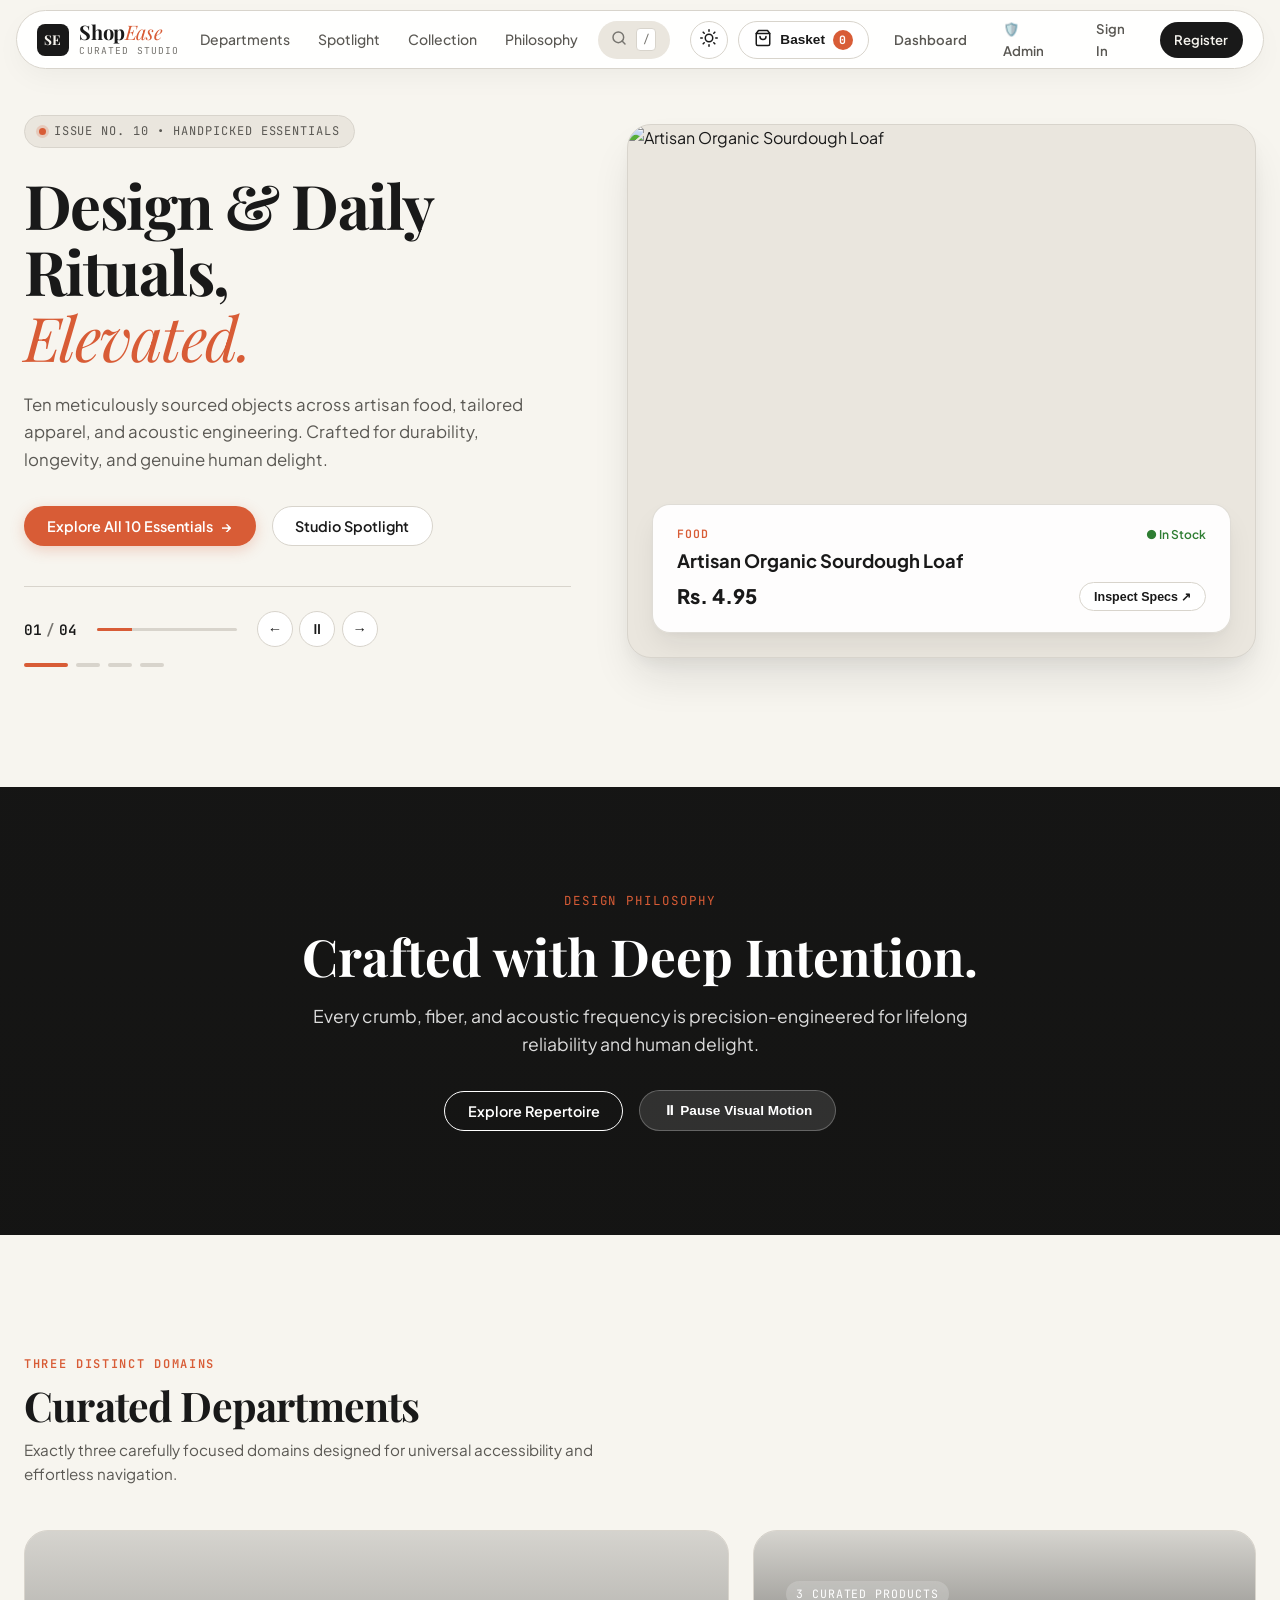
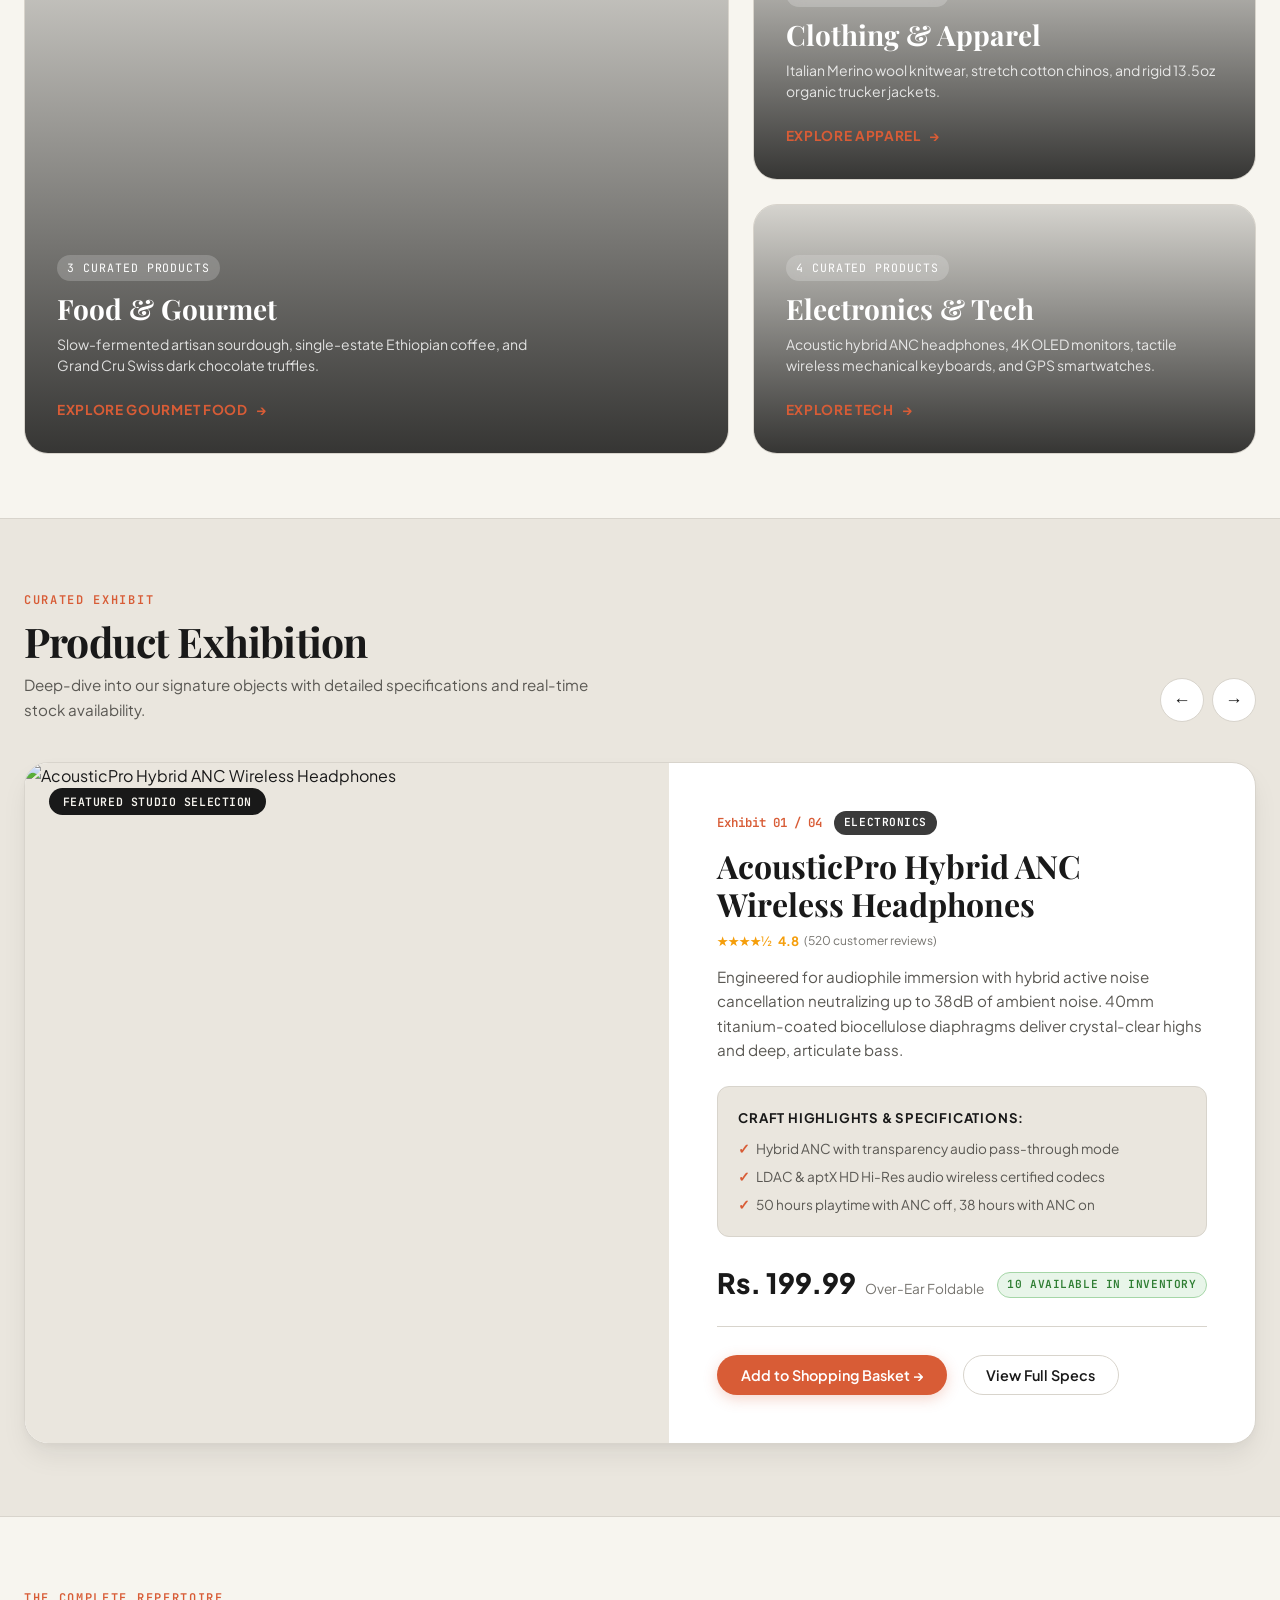
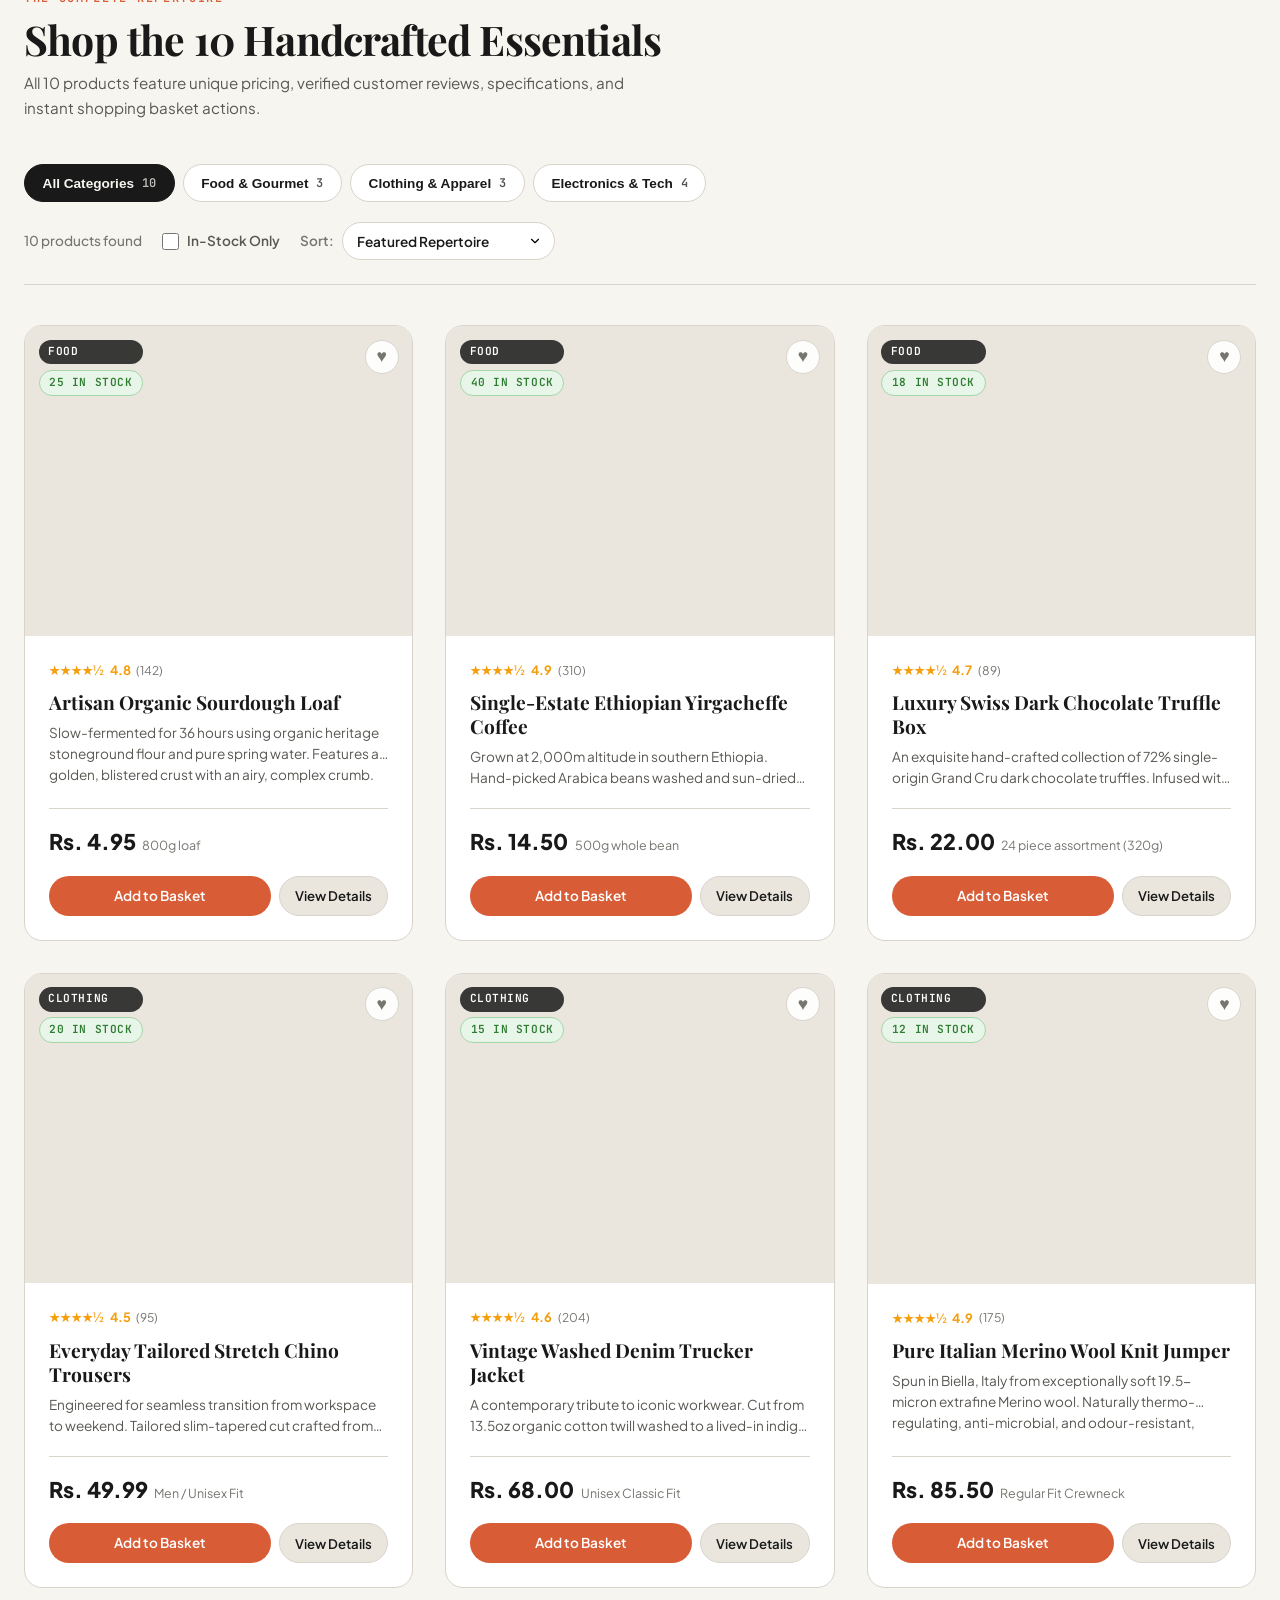
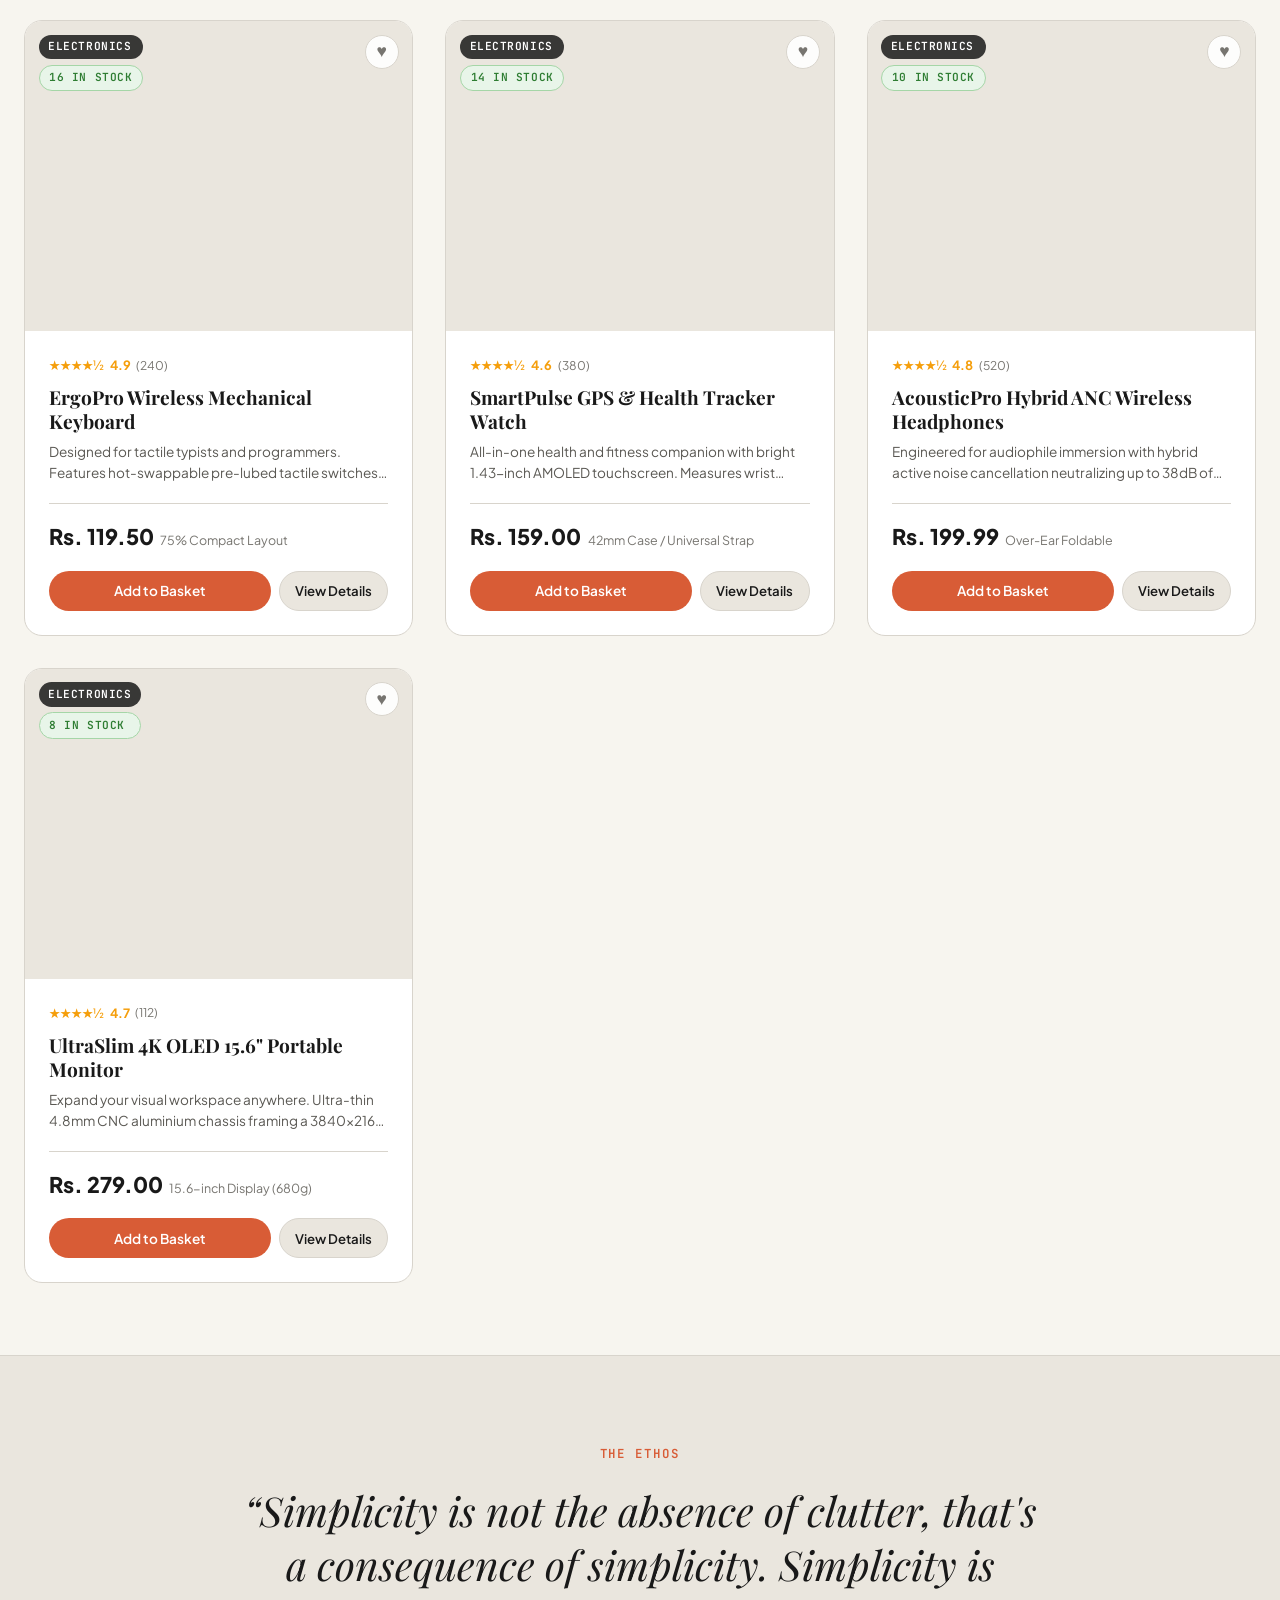
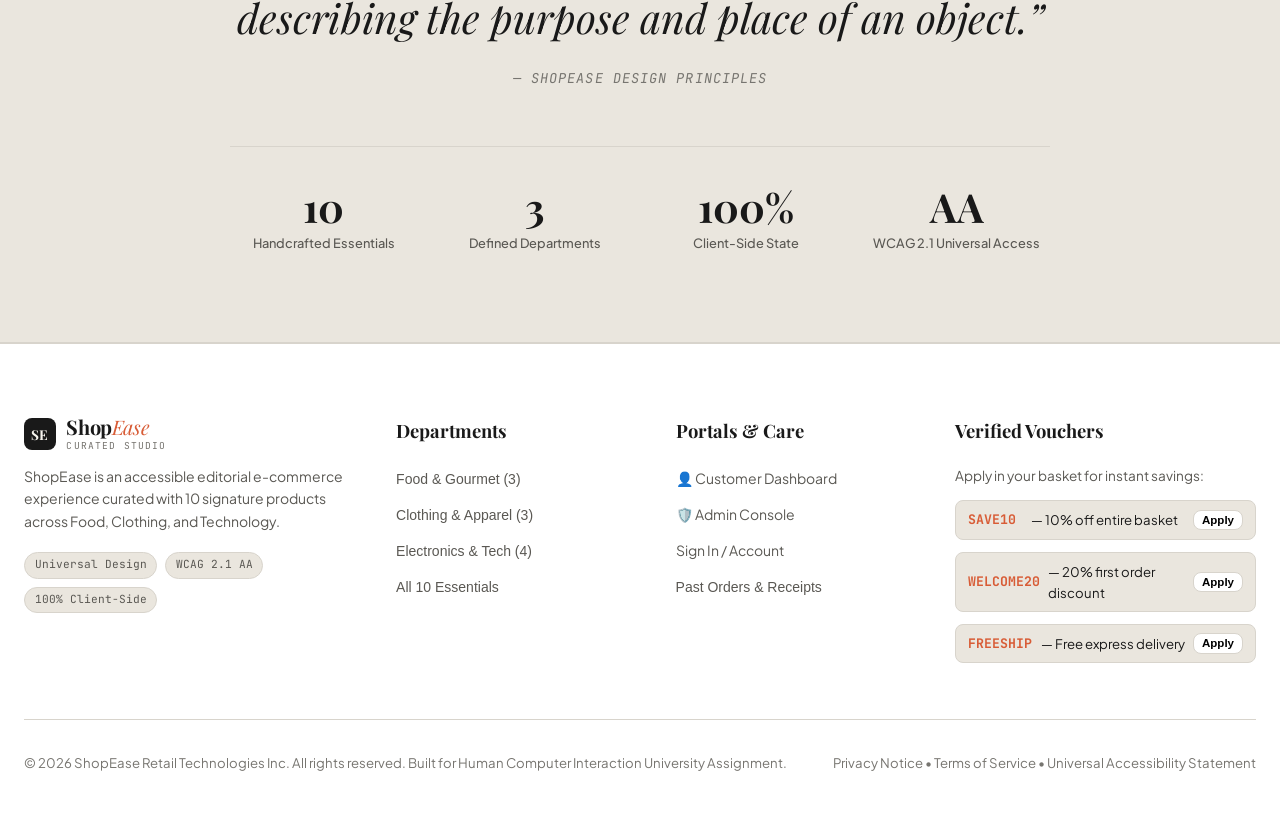
==== index.html @ 012d6c24 "Transform UI into Editorial Motion Commerce and fix navigation & cart bugs Full visual redesign with" ====
<!DOCTYPE html>
<html lang="en" data-theme="light" data-font-size="normal">
<head>
  <meta charset="UTF-8">
  <meta name="viewport" content="width=device-width, initial-scale=1.0">
  <meta name="description" content="ShopEase - An editorial motion commerce experience featuring 10 handcrafted products across Food, Clothing, and Tech. Built with Universal Design and WCAG 2.1 AA principles.">
  <title>ShopEase | Curated Essentials • Editorial Motion Commerce</title>
  
  <!-- Preconnect to image and font sources -->
  <link rel="preconnect" href="https://images.unsplash.com">
  <link rel="preconnect" href="https://fonts.googleapis.com">
  <link rel="preconnect" href="https://fonts.gstatic.com" crossorigin>
  <link href="https://fonts.googleapis.com/css2?family=JetBrains+Mono:wght@400;500;700&family=Playfair+Display:ital,wght@0,500;0,600;0,700;0,900;1,400;1,600&family=Plus+Jakarta+Sans:wght@400;500;600;700;800&display=swap" rel="stylesheet">
  
  <!-- Main Stylesheet -->
  <link rel="stylesheet" href="styles.css">
</head>
<body>
  <!-- Accessibility: Skip Link for keyboard & screen reader users -->
  <a href="#main-content" class="skip-link">Skip to main content</a>

  <!-- ARIA Live Region for screen reader announcements -->
  <div id="live-announcer" class="sr-only" aria-live="polite" aria-atomic="true"></div>

  <!-- SECTION A: PREMIUM NAVIGATION -->
  <header class="site-header" role="banner" id="site-header">
    <div class="header-island">
      <nav class="main-nav" aria-label="Main Navigation">
        <div class="header-container">
          
          <!-- Brand Identity Lockup -->
          <a href="index.html" class="brand-logo" aria-label="ShopEase Home Page">
            <span class="brand-monogram" aria-hidden="true">SE</span>
            <div class="brand-text-group">
              <span class="brand-title">Shop<span>Ease</span></span>
              <span class="brand-sub">Curated Studio</span>
            </div>
          </a>

          <!-- Editorial Nav Links (Desktop) -->
          <div class="desktop-nav-links" role="menubar">
            <a href="#categories-section" class="nav-anchor" role="menuitem">Departments</a>
            <a href="#spotlight-section" class="nav-anchor" role="menuitem">Spotlight</a>
            <a href="#catalog-section" class="nav-anchor" role="menuitem">Collection</a>
            <a href="#story-section" class="nav-anchor" role="menuitem">Philosophy</a>
          </div>

          <!-- Creative Search Capsule -->
          <form class="search-form" id="search-form" role="search" onsubmit="event.preventDefault();">
            <label for="search-input" class="sr-only">Search products by name, category, or features</label>
            <div class="search-input-wrapper">
              <span class="search-icon" aria-hidden="true">
                <svg width="16" height="16" viewBox="0 0 24 24" fill="none" stroke="currentColor" stroke-width="2.2" stroke-linecap="round" stroke-linejoin="round">
                  <circle cx="11" cy="11" r="8"></circle>
                  <line x1="21" y1="21" x2="16.65" y2="16.65"></line>
                </svg>
              </span>
              <input 
                type="search" 
                id="search-input" 
                class="search-input" 
                placeholder="Search 10 essentials..." 
                autocomplete="off"
              />
              <kbd class="search-kbd" title="Press '/' anywhere to search">/</kbd>
              <button type="button" id="search-clear-btn" class="search-clear-btn" aria-label="Clear search query" title="Clear search">
                ✕
              </button>
            </div>
          </form>

          <!-- Right Side Actions: Theme + Cart + Account + Mobile Toggle -->
          <div class="nav-right-section">
            
            <!-- Accessible Theme Switcher (Light / Dark / High Contrast) -->
            <button 
              type="button" 
              id="theme-toggle-btn" 
              class="theme-toggle-btn" 
              aria-label="Toggle color theme" 
              title="Switch color theme"
            >
              <span id="theme-icon" class="theme-icon" aria-hidden="true">
                <svg width="18" height="18" viewBox="0 0 24 24" fill="none" stroke="currentColor" stroke-width="2" stroke-linecap="round" stroke-linejoin="round">
                  <circle cx="12" cy="12" r="5"></circle>
                  <line x1="12" y1="1" x2="12" y2="3"></line>
                  <line x1="12" y1="21" x2="12" y2="23"></line>
                  <line x1="4.22" y1="4.22" x2="5.64" y2="5.64"></line>
                  <line x1="18.36" y1="18.36" x2="19.78" y2="19.78"></line>
                  <line x1="1" y1="12" x2="3" y2="12"></line>
                  <line x1="21" y1="12" x2="23" y2="12"></line>
                  <line x1="4.22" y1="19.78" x2="5.64" y2="18.36"></line>
                  <line x1="18.36" y1="5.64" x2="19.78" y2="4.22"></line>
                </svg>
              </span>
            </button>

            <!-- Shopping Basket Button with Real-time Count Badge -->
            <button 
              type="button" 
              id="cart-toggle-btn" 
              class="nav-btn-cart" 
              aria-label="Open shopping basket" 
              title="Shopping Basket"
            >
              <span class="cart-icon-wrapper" aria-hidden="true">
                <svg width="18" height="18" viewBox="0 0 24 24" fill="none" stroke="currentColor" stroke-width="2" stroke-linecap="round" stroke-linejoin="round">
                  <path d="M6 2L3 6v14a2 2 0 0 0 2 2h14a2 2 0 0 0 2-2V6l-3-4z"></path>
                  <line x1="3" y1="6" x2="21" y2="6"></line>
                  <path d="M16 10a4 4 0 0 1-8 0"></path>
                </svg>
              </span>
              <span class="cart-btn-text">Basket</span>
              <span id="cart-badge" class="cart-badge" aria-label="0 items in basket">0</span>
            </button>

            <!-- Navigation Actions (Dynamic according to auth status) -->
            <div class="nav-actions" id="main-nav-actions">
              <a href="dashboard.html" class="nav-btn nav-btn-ghost" id="nav-dash-guest-btn" aria-label="Customer Dashboard">
                <span>Dashboard</span>
              </a>
              <a href="admin.html" class="nav-btn nav-btn-ghost" id="nav-admin-guest-btn" aria-label="Admin Console">
                <span>🛡️ Admin</span>
              </a>
              <a href="login.html" class="nav-btn nav-btn-ghost" id="nav-login-btn" aria-label="Sign in">
                <span>Sign In</span>
              </a>
              <a href="register.html" class="nav-btn nav-btn-primary" id="nav-register-btn" aria-label="Register">
                <span>Register</span>
              </a>
            </div>

            <!-- Mobile Hamburger Button -->
            <button 
              type="button" 
              id="mobile-menu-btn" 
              class="mobile-menu-btn" 
              aria-label="Open mobile navigation" 
              aria-expanded="false" 
              aria-controls="mobile-menu-drawer"
            >
              <svg width="22" height="22" viewBox="0 0 24 24" fill="none" stroke="currentColor" stroke-width="2" stroke-linecap="round" stroke-linejoin="round">
                <line x1="3" y1="12" x2="21" y2="12"></line>
                <line x1="3" y1="6" x2="21" y2="6"></line>
                <line x1="3" y1="18" x2="21" y2="18"></line>
              </svg>
            </button>

          </div>
        </div>
      </nav>
    </div>
  </header>

  <!-- Mobile Slide Navigation Drawer -->
  <div id="mobile-menu-drawer" class="mobile-drawer" aria-hidden="true" role="dialog" aria-modal="true" aria-label="Mobile Navigation">
    <div class="mobile-drawer-content">
      <div class="mobile-drawer-header">
        <span class="brand-title">Shop<span>Ease</span></span>
        <button type="button" id="mobile-menu-close-btn" class="modal-close-btn" aria-label="Close mobile navigation">✕</button>
      </div>
      <div class="mobile-drawer-nav">
        <a href="#categories-section" class="mobile-nav-link">Departments</a>
        <a href="#spotlight-section" class="mobile-nav-link">Exhibition Spotlight</a>
        <a href="#catalog-section" class="mobile-nav-link">Shop Collection (10 Products)</a>
        <a href="#story-section" class="mobile-nav-link">Craft Philosophy</a>
        <hr class="mobile-nav-divider" />
        <a href="dashboard.html" class="mobile-nav-link">👤 Customer Dashboard</a>
        <a href="admin.html" class="mobile-nav-link">🛡️ Admin Console</a>
        <a href="login.html" class="mobile-nav-link">Sign In</a>
        <a href="register.html" class="mobile-nav-link mobile-nav-highlight">Create Account</a>
      </div>
    </div>
  </div>

  <!-- MAIN CONTENT AREA -->
  <main id="main-content" role="main">
    
    <!-- SECTION B: CINEMATIC HERO WITH INTERACTIVE SWAPPING IMAGES -->
    <section class="editorial-hero" aria-label="Featured Collection Showcase">
      <div class="container">
        <div class="hero-split-grid">
          
          <!-- Left Column: Editorial Headline & Storytelling -->
          <div class="hero-editorial-col">
            <div class="hero-badge-pill">
              <span class="hero-pulse-dot" aria-hidden="true"></span>
              <span>Issue No. 10 • Handpicked Essentials</span>
            </div>

            <h1 class="hero-display-title">
              Design &amp; Daily Rituals, <br />
              <em>Elevated.</em>
            </h1>

            <p class="hero-editorial-summary">
              Ten meticulously sourced objects across artisan food, tailored apparel, and acoustic engineering. Crafted for durability, longevity, and genuine human delight.
            </p>

            <div class="hero-cta-group">
              <a href="#catalog-section" class="btn btn-editorial-primary">
                <span>Explore All 10 Essentials</span>
                <span class="btn-arrow" aria-hidden="true">→</span>
              </a>
              <a href="#spotlight-section" class="btn btn-editorial-secondary">
                <span>Studio Spotlight</span>
              </a>
            </div>

            <!-- Hero Slide Controls & Indicators -->
            <div class="hero-carousel-controls" role="region" aria-label="Featured product carousel controls">
              <div class="hero-counter-wrap">
                <span id="hero-slide-num" class="hero-slide-num">01</span>
                <span class="hero-counter-slash">/</span>
                <span id="hero-total-slides" class="hero-total-slides">04</span>
              </div>

              <div class="hero-progress-track" aria-hidden="true">
                <div id="hero-progress-fill" class="hero-progress-fill" style="width: 25%;"></div>
              </div>

              <div class="hero-arrow-buttons">
                <button type="button" id="hero-prev-btn" class="hero-arrow-btn" aria-label="Previous featured product">
                  ←
                </button>
                <button type="button" id="hero-play-pause-btn" class="hero-arrow-btn hero-play-btn" aria-label="Pause slideshow" title="Pause / Resume slideshow">
                  ⏸
                </button>
                <button type="button" id="hero-next-btn" class="hero-arrow-btn" aria-label="Next featured product">
                  →
                </button>
              </div>
            </div>

            <!-- Slide Dot Selectors -->
            <div class="hero-dots-deck" role="tablist" aria-label="Slide indicators">
              <button type="button" class="hero-dot-btn active" data-slide="0" aria-label="Slide 1: Sourdough Loaf" role="tab" aria-selected="true"></button>
              <button type="button" class="hero-dot-btn" data-slide="1" aria-label="Slide 2: Denim Trucker Jacket" role="tab" aria-selected="false"></button>
              <button type="button" class="hero-dot-btn" data-slide="2" aria-label="Slide 3: ANC Headphones" role="tab" aria-selected="false"></button>
              <button type="button" class="hero-dot-btn" data-slide="3" aria-label="Slide 4: Ethiopian Coffee" role="tab" aria-selected="false"></button>
            </div>

          </div>

          <!-- Right Column: Oversized Cinematic Swapping Media Stage -->
          <div class="hero-media-col" id="hero-stage-wrapper">
            <div class="hero-media-frame">
              <div id="hero-image-stage" class="hero-image-stage">
                <img 
                  src="https://images.unsplash.com/photo-1509440159596-0249088772ff?auto=format&fit=crop&w=1200&q=85" 
                  alt="Artisan Organic Sourdough Loaf" 
                  class="hero-stage-img"
                  loading="eager"
                />
              </div>

              <!-- Floating Editorial Product Pill -->
              <div class="hero-floating-card" role="region" aria-label="Active featured item">
                <div class="hero-card-meta">
                  <span id="hero-card-category" class="hero-card-tag">Food &amp; Gourmet</span>
                  <span class="hero-card-live-dot" aria-hidden="true">● In Stock</span>
                </div>
                <h3 id="hero-card-title" class="hero-card-title">Artisan Organic Sourdough Loaf</h3>
                <div class="hero-card-footer">
                  <span id="hero-card-price" class="hero-card-price">Rs. 4.95</span>
                  <button type="button" id="hero-card-quick-btn" class="hero-card-quick-btn" aria-label="Quick inspect product">
                    Inspect Specs ↗
                  </button>
                </div>
              </div>
            </div>
          </div>

        </div>
      </div>
    </section>

    <!-- SECTION C: CINEMATIC LOOPED VIDEO / MEDIA STRIP -->
    <section class="cinematic-strip" id="cinematic-strip" aria-label="Craft and Philosophy Strip">
      <div class="cinematic-backdrop-overlay" aria-hidden="true"></div>
      <div class="container cinematic-content-wrap">
        <span class="cinematic-tag">DESIGN PHILOSOPHY</span>
        <h2 class="cinematic-headline">Crafted with Deep Intention.</h2>
        <p class="cinematic-subtitle">
          Every crumb, fiber, and acoustic frequency is precision-engineered for lifelong reliability and human delight.
        </p>
        <div class="cinematic-actions">
          <a href="#catalog-section" class="btn btn-editorial-outline">Explore Repertoire</a>
          <button 
            type="button" 
            id="video-motion-btn" 
            class="btn-motion-toggle" 
            aria-pressed="false"
            title="Toggle background ambient motion"
          >
            <span>⏸ Pause Visual Motion</span>
          </button>
        </div>
      </div>
    </section>

    <!-- SECTION D: CREATIVE CATEGORY SHOWCASE -->
    <section class="category-showcase-section" id="categories-section" aria-label="Shop by Department">
      <div class="container">
        
        <div class="section-editorial-header">
          <span class="section-kicker">THREE DISTINCT DOMAINS</span>
          <h2 class="section-editorial-title">Curated Departments</h2>
          <p class="section-subtitle">
            Exactly three carefully focused domains designed for universal accessibility and effortless navigation.
          </p>
        </div>

        <!-- Asymmetric Editorial Grid (1 Large Featured + 2 Stacked Tiles) -->
        <div class="asymmetric-category-grid">
          
          <!-- Category 1: Food & Gourmet (Large Heroic Tile) -->
          <article 
            class="category-tile category-tile-primary" 
            tabindex="0"
            role="button"
            aria-label="Department Food and Gourmet: 3 products. Click to filter catalog."
            onclick="window.shopeaseFilterCategory('Food')"
          >
            <div class="category-tile-bg" style="background-image: url('https://images.unsplash.com/photo-1509440159596-0249088772ff?auto=format&fit=crop&w=1000&q=80');"></div>
            <div class="category-tile-overlay"></div>
            <div class="category-tile-content">
              <span class="category-count-badge">3 Curated Products</span>
              <h3 class="category-tile-title">Food &amp; Gourmet</h3>
              <p class="category-tile-desc">
                Slow-fermented artisan sourdough, single-estate Ethiopian coffee, and Grand Cru Swiss dark chocolate truffles.
              </p>
              <div class="category-tile-action">
                <span>Explore Gourmet Food</span>
                <span class="tile-arrow" aria-hidden="true">→</span>
              </div>
            </div>
          </article>

          <!-- Category 2: Clothing & Apparel -->
          <article 
            class="category-tile category-tile-secondary" 
            tabindex="0"
            role="button"
            aria-label="Department Clothing and Apparel: 3 products. Click to filter catalog."
            onclick="window.shopeaseFilterCategory('Clothing')"
          >
            <div class="category-tile-bg" style="background-image: url('https://images.unsplash.com/photo-1576995853123-5a10305d93c0?auto=format&fit=crop&w=800&q=80');"></div>
            <div class="category-tile-overlay"></div>
            <div class="category-tile-content">
              <span class="category-count-badge">3 Curated Products</span>
              <h3 class="category-tile-title">Clothing &amp; Apparel</h3>
              <p class="category-tile-desc">
                Italian Merino wool knitwear, stretch cotton chinos, and rigid 13.5oz organic trucker jackets.
              </p>
              <div class="category-tile-action">
                <span>Explore Apparel</span>
                <span class="tile-arrow" aria-hidden="true">→</span>
              </div>
            </div>
          </article>

          <!-- Category 3: Electronics & Tech -->
          <article 
            class="category-tile category-tile-secondary" 
            tabindex="0"
            role="button"
            aria-label="Department Electronics and Tech: 4 products. Click to filter catalog."
            onclick="window.shopeaseFilterCategory('Electronics')"
          >
            <div class="category-tile-bg" style="background-image: url('https://images.unsplash.com/photo-1505740420928-5e560c06d30e?auto=format&fit=crop&w=800&q=80');"></div>
            <div class="category-tile-overlay"></div>
            <div class="category-tile-content">
              <span class="category-count-badge">4 Curated Products</span>
              <h3 class="category-tile-title">Electronics &amp; Tech</h3>
              <p class="category-tile-desc">
                Acoustic hybrid ANC headphones, 4K OLED monitors, tactile wireless mechanical keyboards, and GPS smartwatches.
              </p>
              <div class="category-tile-action">
                <span>Explore Tech</span>
                <span class="tile-arrow" aria-hidden="true">→</span>
              </div>
            </div>
          </article>

        </div>
      </div>
    </section>

    <!-- SECTION E: INTERACTIVE PRODUCT SPOTLIGHT -->
    <section class="spotlight-section" id="spotlight-section" aria-label="Curated Product Exhibition">
      <div class="container">
        
        <div class="spotlight-section-top">
          <div>
            <span class="section-kicker">CURATED EXHIBIT</span>
            <h2 class="section-editorial-title">Product Exhibition</h2>
            <p class="section-subtitle">
              Deep-dive into our signature objects with detailed specifications and real-time stock availability.
            </p>
          </div>

          <div class="spotlight-arrows-group">
            <button type="button" id="spotlight-prev-btn" class="spotlight-arrow-btn" aria-label="Previous exhibit">
              ←
            </button>
            <button type="button" id="spotlight-next-btn" class="spotlight-arrow-btn" aria-label="Next exhibit">
              →
            </button>
          </div>
        </div>

        <!-- Spotlight Card Slot (Populated dynamically) -->
        <div id="spotlight-container" class="spotlight-container" aria-live="polite">
          <!-- Injected via JavaScript -->
        </div>

      </div>
    </section>

    <!-- SECTION F: SHOP THE COLLECTION (THE 10 PRODUCTS CATALOG) -->
    <section class="catalog-section" id="catalog-section" aria-label="Product Catalog">
      <div class="container">
        
        <!-- Authenticated User Welcome Banner Slot -->
        <div id="user-welcome-slot"></div>

        <div class="section-editorial-header">
          <span class="section-kicker">THE COMPLETE REPERTOIRE</span>
          <h2 class="section-editorial-title" id="catalog-heading">Shop the 10 Handcrafted Essentials</h2>
          <p class="section-subtitle">
            All 10 products feature unique pricing, verified customer reviews, specifications, and instant shopping basket actions.
          </p>
        </div>

        <!-- Filter Toolbar -->
        <div class="filter-toolbar">
          
          <div class="toolbar-left-group">
            <!-- Category Selector Pills -->
            <div id="category-pills" class="category-pills" role="group" aria-label="Filter products by department">
              <!-- Dynamically populated categories -->
            </div>
          </div>

          <div class="toolbar-right-group">
            <span id="product-results-count" class="results-counter">10 products found</span>

            <!-- In-Stock Only Toggle -->
            <label class="checkbox-toggle" title="Filter out sold-out items">
              <input type="checkbox" id="in-stock-toggle" />
              <span>In-Stock Only</span>
            </label>

            <!-- Sort Select Dropdown -->
            <div class="control-group">
              <label for="sort-select" class="control-label">Sort:</label>
              <select id="sort-select" class="select-custom" aria-label="Sort product catalog">
                <option value="featured">Featured Repertoire</option>
                <option value="price-asc">Price: Low to High</option>
                <option value="price-desc">Price: High to Low</option>
                <option value="rating">Highest Customer Rating</option>
                <option value="stock">Stock Availability</option>
                <option value="name">Product Name (A-Z)</option>
              </select>
            </div>
          </div>

        </div>

        <!-- Product Cards Grid Container -->
        <div id="product-grid" class="product-grid" aria-live="polite">
          <!-- Dynamically rendered 10 product cards -->
        </div>

      </div>
    </section>

    <!-- SECTION G: EDITORIAL MEDIA MOMENT & MANIFESTO -->
    <section class="manifesto-section" id="story-section" aria-label="Craft Philosophy">
      <div class="container">
        <div class="manifesto-inner">
          <span class="manifesto-label">THE ETHOS</span>
          <blockquote class="manifesto-quote">
            “Simplicity is not the absence of clutter, that's a consequence of simplicity. Simplicity is describing the purpose and place of an object.”
          </blockquote>
          <cite class="manifesto-author">— ShopEase Design Principles</cite>

          <!-- 4 Key Craft Metrics -->
          <div class="manifesto-stats-grid">
            <div class="stat-box">
              <div class="stat-number">10</div>
              <div class="stat-label">Handcrafted Essentials</div>
            </div>
            <div class="stat-box">
              <div class="stat-number">3</div>
              <div class="stat-label">Defined Departments</div>
            </div>
            <div class="stat-box">
              <div class="stat-number">100%</div>
              <div class="stat-label">Client-Side State</div>
            </div>
            <div class="stat-box">
              <div class="stat-number">AA</div>
              <div class="stat-label">WCAG 2.1 Universal Access</div>
            </div>
          </div>
        </div>
      </div>
    </section>

  </main>

  <!-- ==========================================================================
       Shopping Basket Drawer (Slide-Over)
       ========================================================================== -->
  <div id="cart-overlay" class="cart-drawer-overlay" aria-hidden="true" role="dialog" aria-modal="true" aria-labelledby="cart-drawer-heading">
    <aside class="cart-drawer" role="document">
      
      <div class="cart-drawer-header">
        <div>
          <h2 id="cart-drawer-heading" class="modal-title">Shopping Basket</h2>
          <span class="cart-drawer-sub">Safe local client-side persistence</span>
        </div>
        <button type="button" id="cart-close-btn" class="modal-close-btn" aria-label="Close shopping basket" title="Close basket">✕</button>
      </div>

      <!-- Free Delivery Progress Meter -->
      <div class="delivery-meter-container">
        <div class="delivery-meter">
          <div id="cart-delivery-text" class="meter-text">
            <span>Spend <strong>Rs. 50.00</strong> for FREE Express Delivery</span>
          </div>
          <div class="meter-bar-track">
            <div id="cart-delivery-bar" class="meter-bar-fill" style="width: 0%;"></div>
          </div>
        </div>
      </div>

      <!-- Basket Items Container -->
      <div id="cart-items-container" class="cart-drawer-body">
        <!-- Rendered items -->
      </div>

      <!-- Basket Footer & Financial Totals -->
      <div class="cart-drawer-footer">
        <!-- Active Promo Display -->
        <div id="active-promo-container" style="display:none;"></div>

        <!-- Promo Code Input Form -->
        <div class="promo-form">
          <input 
            type="text" 
            id="promo-input" 
            class="promo-input" 
            placeholder="Promo code (SAVE10, WELCOME20)" 
            aria-label="Enter promotional discount code"
          />
          <button type="button" id="promo-apply-btn" class="btn btn-secondary promo-btn">
            Apply
          </button>
        </div>

        <!-- Financial Summary Breakdown -->
        <div class="financial-breakdown">
          <div class="financial-row">
            <span>Subtotal:</span>
            <strong id="cart-subtotal">Rs. 0.00</strong>
          </div>
          <div id="cart-discount-row" class="financial-row" style="color:var(--color-success); display:none;">
            <span>Discount:</span>
            <strong id="cart-discount-amount">-Rs. 0.00</strong>
          </div>
          <div class="financial-row">
            <span>Estimated Delivery:</span>
            <strong id="cart-delivery-fee">Rs. 0.00</strong>
          </div>
          <div class="financial-row total-row">
            <span>Grand Total:</span>
            <span id="cart-grand-total">Rs. 0.00</span>
          </div>
        </div>

        <button type="button" id="cart-checkout-btn" class="btn btn-editorial-primary cart-checkout-btn">
          Proceed to Mock Checkout →
        </button>
      </div>

    </aside>
  </div>

  <!-- ==========================================================================
       Product Quick View / Details Modal
       ========================================================================== -->
  <div id="quick-view-overlay" class="modal-overlay" aria-hidden="true" role="dialog" aria-modal="true" aria-labelledby="quick-view-title">
    <div class="modal-card quick-view-modal-card">
      <div class="modal-header">
        <h2 id="quick-view-title" class="modal-title">Product Details</h2>
        <button type="button" id="quick-view-close-btn" class="modal-close-btn" aria-label="Close product preview">✕</button>
      </div>
      <div id="quick-view-content" class="modal-body">
        <!-- Injected product details -->
      </div>
    </div>
  </div>

  <!-- ==========================================================================
       3-Step Mock Checkout Wizard Modal
       ========================================================================== -->
  <div id="checkout-overlay" class="modal-overlay" aria-hidden="true" role="dialog" aria-modal="true" aria-labelledby="checkout-modal-title">
    <div class="modal-card checkout-modal-card">
      
      <div class="modal-header">
        <div>
          <h2 id="checkout-modal-title" class="modal-title">Secure Mock Checkout</h2>
          <span style="font-size:0.8rem; color:var(--color-text-muted);">Academic simulation • No real transaction</span>
        </div>
        <button type="button" id="checkout-close-btn" class="modal-close-btn" aria-label="Close checkout modal">✕</button>
      </div>

      <div class="modal-body">
        
        <!-- Multi-Step Progress Indicators -->
        <div class="checkout-stepper" aria-label="Checkout Progress">
          <div id="step-indicator-1" class="step-indicator active">
            <div class="step-circle">1</div>
            <span class="step-label">Delivery</span>
          </div>
          <div id="step-indicator-2" class="step-indicator">
            <div class="step-circle">2</div>
            <span class="step-label">Payment</span>
          </div>
          <div id="step-indicator-3" class="step-indicator">
            <div class="step-circle">3</div>
            <span class="step-label">Confirmation</span>
          </div>
        </div>

        <!-- 1-Click Autofill Banner for Grader & Testing -->
        <div class="demo-autofill-banner">
          <div>
            <strong>Grader / Assessor Shortcut:</strong>
            Fill verified customer and mock card details with 1-click.
          </div>
          <button type="button" id="btn-autofill-demo" class="btn btn-secondary btn-autofill">
            ⚡ Quick Autofill
          </button>
        </div>

        <form id="checkout-form" novalidate>
          
          <!-- Step 1: Customer & Delivery Details -->
          <div id="checkout-step-1">
            <h3 class="step-heading">Delivery Address</h3>
            <div class="form-grid">
              <div class="form-group col-full">
                <label for="checkout-fullname" class="form-label">Full Name *</label>
                <input type="text" id="checkout-fullname" class="form-input" placeholder="e.g. Sarah Jenkins" required />
                <span id="error-fullname" class="field-error"></span>
              </div>

              <div class="form-group">
                <label for="checkout-email" class="form-label">Email Address *</label>
                <input type="email" id="checkout-email" class="form-input" placeholder="e.g. sarah@example.com" required />
                <span id="error-email" class="field-error"></span>
              </div>

              <div class="form-group">
                <label for="checkout-phone" class="form-label">Contact Phone *</label>
                <input type="tel" id="checkout-phone" class="form-input" placeholder="e.g. 07700 900123" required />
                <span id="error-phone" class="field-error"></span>
              </div>

              <div class="form-group col-full">
                <label for="checkout-address" class="form-label">Street Address *</label>
                <input type="text" id="checkout-address" class="form-input" placeholder="e.g. 42 Highfield Terrace" required />
                <span id="error-address" class="field-error"></span>
              </div>

              <div class="form-group">
                <label for="checkout-city" class="form-label">Town / City *</label>
                <input type="text" id="checkout-city" class="form-input" placeholder="e.g. Manchester" required />
                <span id="error-city" class="field-error"></span>
              </div>

              <div class="form-group">
                <label for="checkout-postcode" class="form-label">Postal Code *</label>
                <input type="text" id="checkout-postcode" class="form-input" placeholder="e.g. M14 6XX" required />
                <span id="error-postcode" class="field-error"></span>
              </div>
            </div>
          </div>

          <!-- Step 2: Mock Payment Details -->
          <div id="checkout-step-2" style="display:none;">
            <h3 class="step-heading">Mock Payment Details</h3>
            
            <!-- Virtual Card Preview -->
            <div class="payment-card-preview" aria-hidden="true">
              <div class="card-chip"></div>
              <div class="card-number-display">4532 •••• •••• 8892</div>
              <div class="card-meta-row">
                <span>Cardholder: SARAH JENKINS</span>
                <span>Expires: 08/28</span>
              </div>
            </div>

            <div class="form-grid">
              <div class="form-group col-full">
                <label for="checkout-cardnumber" class="form-label">Card Number (Mock Simulation) *</label>
                <input type="text" id="checkout-cardnumber" class="form-input" placeholder="4532 0000 0000 8892" maxlength="19" required />
                <span id="error-cardnumber" class="field-error"></span>
              </div>

              <div class="form-group col-full">
                <label for="checkout-cardholder" class="form-label">Name on Card *</label>
                <input type="text" id="checkout-cardholder" class="form-input" placeholder="SARAH JENKINS" required />
                <span id="error-cardholder" class="field-error"></span>
              </div>

              <div class="form-group">
                <label for="checkout-cardexpiry" class="form-label">Expiry Date *</label>
                <input type="text" id="checkout-cardexpiry" class="form-input" placeholder="MM/YY" maxlength="5" required />
                <span id="error-cardexpiry" class="field-error"></span>
              </div>

              <div class="form-group">
                <label for="checkout-cardcvv" class="form-label">CVV Security Code *</label>
                <input type="password" id="checkout-cardcvv" class="form-input" placeholder="123" maxlength="4" required />
                <span id="error-cardcvv" class="field-error"></span>
              </div>
            </div>
            
            <p class="mock-security-note">
              🔒 <strong>Academic simulation note:</strong> This is an educational mock application. No genuine financial transaction occurs and no card data leaves your browser.
            </p>
          </div>

          <!-- Step 3: Review & Final Confirmation -->
          <div id="checkout-step-3" style="display:none;">
            <h3 class="step-heading">Review &amp; Confirm Your Order</h3>
            <div id="checkout-review-items"></div>
            <div id="checkout-review-total" class="financial-breakdown review-total-box"></div>
          </div>

          <!-- Step 4: Digital Receipt / Confirmation View -->
          <div id="order-success-view" style="display:none;"></div>

        </form>
      </div>

      <!-- Checkout Footer Navigation -->
      <div class="modal-footer checkout-footer-nav">
        <button type="button" id="checkout-prev-btn" class="btn btn-secondary" style="display:none;">
          ← Back
        </button>
        <button type="button" id="checkout-next-btn" class="btn btn-editorial-primary">
          Continue to Payment →
        </button>
        <button type="submit" form="checkout-form" id="checkout-submit-btn" class="btn btn-editorial-primary" style="display:none;">
          🔒 Confirm &amp; Pay Mock Order
        </button>
      </div>

    </div>
  </div>

  <!-- ==========================================================================
       Order History Modal
       ========================================================================== -->
  <div id="orders-overlay" class="modal-overlay" aria-hidden="true" role="dialog" aria-modal="true" aria-labelledby="orders-modal-title">
    <div class="modal-card" style="max-width: 680px;">
      <div class="modal-header">
        <div>
          <h2 id="orders-modal-title" class="modal-title">Order History &amp; Receipts</h2>
          <span style="font-size:0.8rem; color:var(--color-text-muted);">Stored persistently in browser LocalStorage</span>
        </div>
        <button type="button" id="orders-close-btn" class="modal-close-btn" aria-label="Close order history">✕</button>
      </div>
      <div id="orders-list-container" class="modal-body">
        <!-- Rendered order receipts from localStorage -->
      </div>
    </div>
  </div>

  <!-- Global Toast Notifications Container -->
  <div id="toast-container" class="toast-container" aria-live="polite"></div>

  <!-- SECTION H: REFINED STRUCTURED FOOTER -->
  <footer class="site-footer" role="contentinfo">
    <div class="container">
      
      <div class="footer-top-row">
        <div class="footer-brand-col">
          <div class="brand-logo" style="margin-bottom:0.75rem;">
            <span class="brand-monogram" aria-hidden="true">SE</span>
            <div class="brand-text-group">
              <span class="brand-title">Shop<span>Ease</span></span>
              <span class="brand-sub">Curated Studio</span>
            </div>
          </div>
          <p class="footer-desc">
            ShopEase is an accessible editorial e-commerce experience curated with 10 signature products across Food, Clothing, and Technology.
          </p>
          <div class="footer-badge-strip">
            <span class="footer-badge">Universal Design</span>
            <span class="footer-badge">WCAG 2.1 AA</span>
            <span class="footer-badge">100% Client-Side</span>
          </div>
        </div>

        <div class="footer-col">
          <h4 class="footer-heading">Departments</h4>
          <ul class="footer-links">
            <li><button type="button" class="footer-link-btn" onclick="window.shopeaseFilterCategory('Food')">Food &amp; Gourmet (3)</button></li>
            <li><button type="button" class="footer-link-btn" onclick="window.shopeaseFilterCategory('Clothing')">Clothing &amp; Apparel (3)</button></li>
            <li><button type="button" class="footer-link-btn" onclick="window.shopeaseFilterCategory('Electronics')">Electronics &amp; Tech (4)</button></li>
            <li><button type="button" class="footer-link-btn" onclick="window.shopeaseFilterCategory('all')">All 10 Essentials</button></li>
          </ul>
        </div>

        <div class="footer-col">
          <h4 class="footer-heading">Portals &amp; Care</h4>
          <ul class="footer-links">
            <li><a href="dashboard.html">👤 Customer Dashboard</a></li>
            <li><a href="admin.html">🛡️ Admin Console</a></li>
            <li><a href="login.html">Sign In / Account</a></li>
            <li><button type="button" class="footer-link-btn" onclick="document.getElementById('orders-toggle-btn')?.click()">Past Orders &amp; Receipts</button></li>
          </ul>
        </div>

        <div class="footer-col">
          <h4 class="footer-heading">Verified Vouchers</h4>
          <p class="footer-subtext">Apply in your basket for instant savings:</p>
          <ul class="footer-voucher-list">
            <li>
              <code>SAVE10</code> — 10% off entire basket
              <button type="button" class="voucher-apply-btn" onclick="window.shopeaseApplyVoucher('SAVE10')">Apply</button>
            </li>
            <li>
              <code>WELCOME20</code> — 20% first order discount
              <button type="button" class="voucher-apply-btn" onclick="window.shopeaseApplyVoucher('WELCOME20')">Apply</button>
            </li>
            <li>
              <code>FREESHIP</code> — Free express delivery
              <button type="button" class="voucher-apply-btn" onclick="window.shopeaseApplyVoucher('FREESHIP')">Apply</button>
            </li>
          </ul>
        </div>
      </div>

      <div class="footer-bottom-row">
        <div>
          © 2026 ShopEase Retail Technologies Inc. All rights reserved. Built for Human Computer Interaction University Assignment.
        </div>
        <div class="footer-legal-links">
          <span>Privacy Notice</span> • <span>Terms of Service</span> • <span>Universal Accessibility Statement</span>
        </div>
      </div>

    </div>
  </footer>

  <!-- Application Scripts -->
  <script type="module" src="app.js"></script>
</body>
</html>
---- styles.css ----
/* ==========================================================================
   ShopEase - Editorial Motion Commerce Design System
   Designed for Accessibility, High Contrast, Responsive Precision & Universal HCI
   ========================================================================== */

:root {
  /* Editorial Typography Hierarchy */
  --font-serif: 'Playfair Display', Georgia, Cambria, 'Times New Roman', serif;
  --font-sans: 'Plus Jakarta Sans', -apple-system, BlinkMacSystemFont, "Segoe UI", Roboto, "Helvetica Neue", Arial, sans-serif;
  --font-base: var(--font-sans);
  --font-mono: 'JetBrains Mono', ui-monospace, SFMono-Regular, Menlo, Monaco, Consolas, monospace;
  --font-scale: 16px;

  /* Editorial Color Palette - Warm Ivory & Charcoal (Light Mode Default) */
  --color-bg: #F7F5EF;                  /* Warm Ivory */
  --color-surface: #FFFFFF;             /* Pure White Surface */
  --color-surface-hover: #F0EDE4;       /* Soft Stone Hover */
  --color-surface-subtle: #EAE6DE;      /* Soft Stone */
  --color-border: #D8D4CC;              /* Subtle Warm Gray */
  --color-border-strong: #BDB7AB;       /* Focused Warm Gray */

  --color-text-primary: #191919;        /* Charcoal Black */
  --color-text-secondary: #5A5853;      /* Muted Warm Charcoal */
  --color-text-muted: #777570;          /* Muted Stone Gray */
  --color-text-inverse: #FFFFFF;

  /* Brand Accents - Controlled Burnt Orange */
  --color-brand-primary: #D85C36;       /* Controlled Burnt Orange */
  --color-brand-primary-hover: #BF4C28; /* Deep Burnt Amber */
  --color-brand-gradient: linear-gradient(135deg, #D85C36 0%, #C44E29 100%);
  --color-brand-accent: #2C3539;

  /* Functional Accents */
  --color-success: #2E7D32;
  --color-success-bg: #E8F5E9;
  --color-success-border: #A5D6A7;

  --color-warning: #D97706;
  --color-warning-bg: #FEF3C7;
  --color-warning-border: #FCD34D;

  --color-danger: #C53030;
  --color-danger-bg: #FFF5F5;
  --color-danger-border: #FEB2B2;

  --color-info: #0284C7;
  --color-info-bg: #F0F9FF;
  --color-info-border: #BAE6FD;

  /* Accessibility & Focus Rings */
  --focus-ring: 3px solid var(--color-brand-primary);
  --focus-offset: 2px;
  --min-touch-target: 44px;

  /* Multi-layered Soft Shadows */
  --shadow-xs: 0 1px 2px rgba(25, 25, 25, 0.04);
  --shadow-sm: 0 2px 4px rgba(25, 25, 25, 0.04), 0 1px 2px rgba(25, 25, 25, 0.03);
  --shadow-md: 0 6px 16px -2px rgba(25, 25, 25, 0.06), 0 2px 6px -1px rgba(25, 25, 25, 0.03);
  --shadow-lg: 0 14px 28px -4px rgba(25, 25, 25, 0.08), 0 4px 10px -2px rgba(25, 25, 25, 0.04);
  --shadow-xl: 0 24px 44px -8px rgba(25, 25, 25, 0.12), 0 8px 16px -4px rgba(25, 25, 25, 0.05);

  /* Editorial Radii */
  --radius-xs: 4px;
  --radius-sm: 8px;
  --radius-md: 12px;
  --radius-lg: 18px;
  --radius-xl: 24px;
  --radius-full: 9999px;

  /* Motion & Spring Transitions */
  --transition-fast: 150ms cubic-bezier(0.16, 1, 0.3, 1);
  --transition-normal: 250ms cubic-bezier(0.16, 1, 0.3, 1);
  --transition-smooth: 400ms cubic-bezier(0.16, 1, 0.3, 1);
  --transition-bounce: 350ms cubic-bezier(0.34, 1.56, 0.64, 1);

  /* Layout Constants */
  --container-max-width: 1360px;
  --header-height: 76px;
}

/* ==========================================================================
   Dark Theme (Deep Obsidian & Warm Stone)
   ========================================================================== */
[data-theme="dark"] {
  --color-bg: #141413;
  --color-surface: #1E1E1C;
  --color-surface-hover: #292926;
  --color-surface-subtle: #191918;
  --color-border: #2C2C29;
  --color-border-strong: #3D3D39;

  --color-text-primary: #F7F5EF;
  --color-text-secondary: #C4C2B9;
  --color-text-muted: #8E8C85;
  --color-text-inverse: #141413;

  --color-brand-primary: #E06A45;
  --color-brand-primary-hover: #ED7B57;
  --color-brand-gradient: linear-gradient(135deg, #E06A45 0%, #D85C36 100%);
  --color-brand-accent: #E5E3DC;

  --color-success: #4ADE80;
  --color-success-bg: rgba(74, 222, 128, 0.12);
  --color-success-border: rgba(74, 222, 128, 0.25);

  --color-warning: #FBBF24;
  --color-warning-bg: rgba(251, 191, 36, 0.12);
  --color-warning-border: rgba(251, 191, 36, 0.25);

  --color-danger: #F87171;
  --color-danger-bg: rgba(248, 113, 113, 0.12);
  --color-danger-border: rgba(248, 113, 113, 0.25);

  --color-info: #38BDF8;
  --color-info-bg: rgba(56, 189, 248, 0.12);
  --color-info-border: rgba(56, 189, 248, 0.25);

  --focus-ring: 3px solid #E06A45;
  --shadow-sm: 0 2px 4px rgba(0, 0, 0, 0.4);
  --shadow-md: 0 6px 16px rgba(0, 0, 0, 0.5);
  --shadow-lg: 0 14px 28px rgba(0, 0, 0, 0.6);
  --shadow-xl: 0 24px 44px rgba(0, 0, 0, 0.7);
}

/* ==========================================================================
   High Contrast Theme (Universal Design standard for low vision - 7:1+)
   ========================================================================== */
[data-theme="high-contrast"] {
  --color-bg: #000000;
  --color-surface: #000000;
  --color-surface-hover: #1C1C1C;
  --color-surface-subtle: #0A0A0A;
  --color-border: #FFFFFF;
  --color-border-strong: #FFFF00;

  --color-text-primary: #FFFFFF;
  --color-text-secondary: #FFFF00;
  --color-text-muted: #E2E8F0;
  --color-text-inverse: #000000;

  --color-brand-primary: #FFFF00;
  --color-brand-primary-hover: #FFFF80;
  --color-brand-gradient: #FFFF00;
  --color-brand-accent: #00FFFF;

  --color-success: #00FF66;
  --color-success-bg: #000000;
  --color-success-border: #00FF66;

  --color-warning: #FFFF00;
  --color-warning-bg: #000000;
  --color-warning-border: #FFFF00;

  --color-danger: #FF4D4D;
  --color-danger-bg: #000000;
  --color-danger-border: #FF4D4D;

  --color-info: #00FFFF;
  --color-info-bg: #000000;
  --color-info-border: #00FFFF;

  --focus-ring: 4px solid #FFFF00;
  --focus-offset: 3px;
  --shadow-sm: none;
  --shadow-md: none;
  --shadow-lg: none;
  --shadow-xl: none;
}

[data-theme="high-contrast"] * {
  border-color: var(--color-border);
}

[data-theme="high-contrast"] .btn-editorial-primary,
[data-theme="high-contrast"] .btn-primary {
  background: #FFFF00 !important;
  color: #000000 !important;
  font-weight: 800 !important;
}

/* Font Scale Modes */
[data-font-size="large"] {
  --font-scale: 18px;
}
[data-font-size="xlarge"] {
  --font-scale: 20.5px;
}

/* Base Resets & Global Typography */
*, *::before, *::after {
  box-sizing: border-box;
  margin: 0;
  padding: 0;
}

html {
  font-size: var(--font-scale);
  scroll-behavior: smooth;
  text-size-adjust: 100%;
}

body {
  font-family: var(--font-base);
  background-color: var(--color-bg);
  color: var(--color-text-primary);
  line-height: 1.6;
  min-height: 100vh;
  display: flex;
  flex-direction: column;
  -webkit-font-smoothing: antialiased;
  -moz-osx-font-smoothing: grayscale;
  transition: background-color var(--transition-normal), color var(--transition-normal);
}

/* Accessibility: Skip Link */
.skip-link {
  position: absolute;
  top: -120px;
  left: 1.5rem;
  background: var(--color-text-primary);
  color: var(--color-bg);
  padding: 0.85rem 1.5rem;
  font-weight: 700;
  border-radius: var(--radius-sm);
  z-index: 9999;
  text-decoration: none;
  transition: top 0.2s ease;
  box-shadow: var(--shadow-xl);
}

.skip-link:focus {
  top: 1rem;
  outline: var(--focus-ring);
  outline-offset: var(--focus-offset);
}

/* Universal Keyboard Focus */
:focus-visible {
  outline: var(--focus-ring);
  outline-offset: var(--focus-offset);
}

/* Screen Reader Only Utility */
.sr-only {
  position: absolute;
  width: 1px;
  height: 1px;
  padding: 0;
  margin: -1px;
  overflow: hidden;
  clip: rect(0, 0, 0, 0);
  white-space: nowrap;
  border-width: 0;
}

/* Layout Container */
.container {
  width: 100%;
  max-width: var(--container-max-width);
  margin-left: auto;
  margin-right: auto;
  padding-left: 1.5rem;
  padding-right: 1.5rem;
}

/* ==========================================================================
   SECTION A: PREMIUM NAVIGATION BAR & FLOATING ISLAND
   ========================================================================== */
.site-header {
  position: sticky;
  top: 0.65rem;
  z-index: 200;
  width: 100%;
  padding: 0 1rem;
  transition: all var(--transition-normal);
}

.header-island {
  max-width: var(--container-max-width);
  margin: 0 auto;
  background-color: rgba(255, 255, 255, 0.92);
  backdrop-filter: blur(20px) saturate(180%);
  -webkit-backdrop-filter: blur(20px) saturate(180%);
  border: 1px solid var(--color-border);
  border-radius: 9999px;
  box-shadow: 0 10px 30px -5px rgba(25, 25, 25, 0.05);
  transition: all var(--transition-normal);
}

[data-theme="dark"] .header-island {
  background-color: rgba(30, 30, 28, 0.92);
  border-color: var(--color-border);
}

[data-theme="high-contrast"] .header-island {
  background-color: #000000;
  border: 2px solid #FFFFFF;
}

.header-container {
  display: flex;
  align-items: center;
  justify-content: space-between;
  gap: 1.25rem;
  padding: 0.6rem 1.25rem;
}

/* Brand Identity */
.brand-logo {
  display: flex;
  align-items: center;
  gap: 0.65rem;
  text-decoration: none;
  color: var(--color-text-primary);
  flex-shrink: 0;
}

.brand-monogram {
  display: inline-flex;
  align-items: center;
  justify-content: center;
  width: 32px;
  height: 32px;
  background: var(--color-text-primary);
  color: var(--color-bg);
  font-family: var(--font-serif);
  font-weight: 700;
  font-size: 0.85rem;
  letter-spacing: 0.05em;
  border-radius: var(--radius-sm);
}

.brand-text-group {
  display: flex;
  flex-direction: column;
}

.brand-title {
  font-family: var(--font-serif);
  font-size: 1.25rem;
  font-weight: 700;
  letter-spacing: -0.02em;
  line-height: 1.1;
  color: var(--color-text-primary);
}

.brand-title span {
  font-style: italic;
  font-weight: 400;
  color: var(--color-brand-primary);
}

.brand-sub {
  font-family: var(--font-mono);
  font-size: 0.6rem;
  text-transform: uppercase;
  letter-spacing: 0.12em;
  color: var(--color-text-muted);
}

/* Editorial Desktop Nav Links */
.desktop-nav-links {
  display: flex;
  align-items: center;
  gap: 1.75rem;
}

.nav-anchor {
  font-size: 0.875rem;
  font-weight: 500;
  color: var(--color-text-secondary);
  text-decoration: none;
  position: relative;
  padding: 0.25rem 0;
  transition: color var(--transition-fast);
}

.nav-anchor::after {
  content: '';
  position: absolute;
  bottom: 0;
  left: 0;
  width: 0%;
  height: 1.5px;
  background-color: var(--color-brand-primary);
  transition: width var(--transition-normal);
}

.nav-anchor:hover,
.nav-anchor:focus-visible {
  color: var(--color-text-primary);
}

.nav-anchor:hover::after,
.nav-anchor:focus-visible::after {
  width: 100%;
}

/* Search Capsule */
.search-form {
  flex: 1;
  max-width: 300px;
}

.search-input-wrapper {
  position: relative;
  display: flex;
  align-items: center;
}

.search-icon {
  position: absolute;
  left: 0.85rem;
  color: var(--color-text-muted);
  pointer-events: none;
}

.search-input {
  width: 100%;
  height: 38px;
  background-color: var(--color-surface-subtle);
  border: 1px solid transparent;
  border-radius: var(--radius-full);
  padding: 0 2.2rem 0 2.2rem;
  font-size: 0.85rem;
  color: var(--color-text-primary);
  font-family: var(--font-sans);
  transition: all var(--transition-fast);
}

.search-input:focus {
  background-color: var(--color-surface);
  border-color: var(--color-brand-primary);
  outline: none;
  box-shadow: 0 0 0 3px rgba(216, 92, 54, 0.15);
}

.search-kbd {
  position: absolute;
  right: 0.85rem;
  font-family: var(--font-mono);
  font-size: 0.7rem;
  padding: 0.1rem 0.35rem;
  border-radius: var(--radius-xs);
  background: var(--color-surface);
  border: 1px solid var(--color-border);
  color: var(--color-text-muted);
  pointer-events: none;
}

.search-clear-btn {
  position: absolute;
  right: 0.75rem;
  background: none;
  border: none;
  color: var(--color-text-muted);
  cursor: pointer;
  font-size: 0.85rem;
  display: none;
}

.search-clear-btn.visible {
  display: block;
}

/* Right Nav Controls */
.nav-right-section {
  display: flex;
  align-items: center;
  gap: 0.65rem;
}

.theme-toggle-btn {
  width: 38px;
  height: 38px;
  border-radius: var(--radius-full);
  border: 1px solid var(--color-border);
  background: var(--color-surface);
  color: var(--color-text-primary);
  display: inline-flex;
  align-items: center;
  justify-content: center;
  cursor: pointer;
  transition: all var(--transition-fast);
}

.theme-toggle-btn:hover {
  background: var(--color-surface-hover);
  border-color: var(--color-border-strong);
}

/* Modern Shopping Basket Button */
.nav-btn-cart {
  display: inline-flex;
  align-items: center;
  gap: 0.5rem;
  height: 38px;
  padding: 0 0.95rem;
  background: var(--color-surface);
  border: 1px solid var(--color-border);
  border-radius: var(--radius-full);
  color: var(--color-text-primary);
  font-size: 0.85rem;
  font-weight: 600;
  text-decoration: none;
  cursor: pointer;
  transition: all var(--transition-fast);
}

.nav-btn-cart:hover {
  background: var(--color-surface-hover);
  border-color: var(--color-brand-primary);
}

.cart-badge {
  display: inline-flex;
  align-items: center;
  justify-content: center;
  min-width: 20px;
  height: 20px;
  padding: 0 5px;
  border-radius: var(--radius-full);
  background: var(--color-brand-primary);
  color: #FFFFFF;
  font-size: 0.72rem;
  font-family: var(--font-mono);
  font-weight: 700;
  line-height: 1;
  transition: transform var(--transition-bounce);
}

.cart-badge.pulse {
  transform: scale(1.35);
}

/* Nav Action Buttons */
.nav-actions {
  display: flex;
  align-items: center;
  gap: 0.4rem;
}

.nav-btn {
  display: inline-flex;
  align-items: center;
  height: 36px;
  padding: 0 0.85rem;
  border-radius: var(--radius-full);
  font-size: 0.825rem;
  font-weight: 600;
  text-decoration: none;
  cursor: pointer;
  border: 1px solid transparent;
  transition: all var(--transition-fast);
}

.nav-btn-ghost {
  background: transparent;
  color: var(--color-text-secondary);
}

.nav-btn-ghost:hover {
  background: var(--color-surface-subtle);
  color: var(--color-text-primary);
}

.nav-btn-primary {
  background: var(--color-text-primary);
  color: var(--color-bg);
}

.nav-btn-primary:hover {
  background: var(--color-brand-primary);
  color: #FFFFFF;
}

.nav-btn-dashboard {
  background: var(--color-surface-subtle);
  border-color: var(--color-border);
  color: var(--color-text-primary);
}

.nav-btn-danger {
  background: transparent;
  color: var(--color-danger);
  border-color: var(--color-danger-border);
}

.nav-btn-danger:hover {
  background: var(--color-danger-bg);
}

.mobile-menu-btn {
  display: none;
  width: 38px;
  height: 38px;
  border-radius: var(--radius-full);
  border: 1px solid var(--color-border);
  background: var(--color-surface);
  color: var(--color-text-primary);
  align-items: center;
  justify-content: center;
  cursor: pointer;
}

/* ==========================================================================
   MOBILE DRAWER NAVIGATION
   ========================================================================== */
.mobile-drawer {
  position: fixed;
  inset: 0;
  background-color: rgba(25, 25, 25, 0.6);
  backdrop-filter: blur(8px);
  z-index: 999;
  opacity: 0;
  visibility: hidden;
  transition: all var(--transition-normal);
}

.mobile-drawer.open {
  opacity: 1;
  visibility: visible;
}

.mobile-drawer-content {
  position: absolute;
  top: 0;
  right: 0;
  bottom: 0;
  width: 85%;
  max-width: 320px;
  background-color: var(--color-surface);
  padding: 1.5rem;
  display: flex;
  flex-direction: column;
  transform: translateX(100%);
  transition: transform var(--transition-smooth);
}

.mobile-drawer.open .mobile-drawer-content {
  transform: translateX(0);
}

.mobile-drawer-header {
  display: flex;
  align-items: center;
  justify-content: space-between;
  margin-bottom: 2rem;
  padding-bottom: 1rem;
  border-bottom: 1px solid var(--color-border);
}

.mobile-drawer-nav {
  display: flex;
  flex-direction: column;
  gap: 1rem;
}

.mobile-nav-link {
  font-size: 1.05rem;
  font-weight: 600;
  color: var(--color-text-primary);
  text-decoration: none;
  padding: 0.5rem 0;
}

.mobile-nav-divider {
  border: none;
  border-top: 1px solid var(--color-border);
  margin: 0.5rem 0;
}

.mobile-nav-highlight {
  color: var(--color-brand-primary);
}

/* ==========================================================================
   BUTTON DESIGN SYSTEM (Editorial Motion Commerce)
   ========================================================================== */
.btn {
  display: inline-flex;
  align-items: center;
  justify-content: center;
  gap: 0.5rem;
  font-family: var(--font-sans);
  font-weight: 600;
  font-size: 0.9rem;
  line-height: 1;
  border-radius: var(--radius-full);
  padding: 0.75rem 1.4rem;
  text-decoration: none;
  cursor: pointer;
  border: 1px solid transparent;
  transition: all var(--transition-fast);
  white-space: nowrap;
}

.btn-editorial-primary {
  background: var(--color-brand-primary);
  color: #FFFFFF;
  box-shadow: 0 4px 14px rgba(216, 92, 54, 0.25);
}

.btn-editorial-primary:hover {
  background: var(--color-brand-primary-hover);
  transform: translateY(-2px);
  box-shadow: 0 8px 20px rgba(216, 92, 54, 0.35);
  color: #FFFFFF;
}

.btn-editorial-secondary {
  background: var(--color-surface);
  border: 1px solid var(--color-border);
  color: var(--color-text-primary);
}

.btn-editorial-secondary:hover {
  background: var(--color-surface-hover);
  border-color: var(--color-border-strong);
  transform: translateY(-1px);
}

.btn-editorial-outline {
  background: transparent;
  border: 1px solid #FFFFFF;
  color: #FFFFFF;
}

.btn-editorial-outline:hover {
  background: #FFFFFF;
  color: #191919;
}

.btn-secondary {
  background: var(--color-surface-subtle);
  border: 1px solid var(--color-border);
  color: var(--color-text-primary);
}

.btn-secondary:hover {
  background: var(--color-surface-hover);
  border-color: var(--color-border-strong);
}

.btn-primary {
  background: var(--color-text-primary);
  color: var(--color-bg);
}

.btn-primary:hover {
  background: var(--color-brand-primary);
  color: #FFFFFF;
}

/* ==========================================================================
   SECTION B: CINEMATIC HERO WITH SWAPPING IMAGES
   ========================================================================== */
.editorial-hero {
  padding: 3.5rem 0 4rem;
  position: relative;
  overflow: hidden;
}

.hero-split-grid {
  display: grid;
  grid-template-columns: 1fr 1.15fr;
  align-items: center;
  gap: 3.5rem;
}

.hero-badge-pill {
  display: inline-flex;
  align-items: center;
  gap: 0.5rem;
  background: var(--color-surface-subtle);
  border: 1px solid var(--color-border);
  padding: 0.35rem 0.85rem;
  border-radius: var(--radius-full);
  font-family: var(--font-mono);
  font-size: 0.75rem;
  text-transform: uppercase;
  letter-spacing: 0.08em;
  color: var(--color-text-secondary);
  margin-bottom: 1.5rem;
}

.hero-pulse-dot {
  width: 7px;
  height: 7px;
  border-radius: 50%;
  background: var(--color-brand-primary);
  box-shadow: 0 0 0 3px rgba(216, 92, 54, 0.2);
  animation: pulse-ring 2s infinite;
}

@keyframes pulse-ring {
  0% { transform: scale(0.95); box-shadow: 0 0 0 0 rgba(216, 92, 54, 0.4); }
  70% { transform: scale(1); box-shadow: 0 0 0 6px rgba(216, 92, 54, 0); }
  100% { transform: scale(0.95); box-shadow: 0 0 0 0 rgba(216, 92, 54, 0); }
}

.hero-display-title {
  font-family: var(--font-serif);
  font-size: clamp(2.4rem, 4.8vw, 4.2rem);
  font-weight: 700;
  line-height: 1.08;
  letter-spacing: -0.025em;
  color: var(--color-text-primary);
  margin-bottom: 1.25rem;
}

.hero-display-title em {
  font-style: italic;
  font-weight: 400;
  color: var(--color-brand-primary);
}

.hero-editorial-summary {
  font-size: 1.05rem;
  line-height: 1.65;
  color: var(--color-text-secondary);
  max-width: 520px;
  margin-bottom: 2rem;
}

.hero-cta-group {
  display: flex;
  align-items: center;
  gap: 1rem;
  flex-wrap: wrap;
  margin-bottom: 2.5rem;
}

/* Hero Carousel Controls */
.hero-carousel-controls {
  display: flex;
  align-items: center;
  gap: 1.25rem;
  padding-top: 1.5rem;
  border-top: 1px solid var(--color-border);
}

.hero-counter-wrap {
  font-family: var(--font-mono);
  font-size: 0.9rem;
  font-weight: 600;
  color: var(--color-text-primary);
  display: flex;
  align-items: center;
  gap: 0.25rem;
}

.hero-counter-slash {
  color: var(--color-text-muted);
}

.hero-progress-track {
  flex: 1;
  max-width: 140px;
  height: 3px;
  background-color: var(--color-border);
  border-radius: var(--radius-full);
  overflow: hidden;
}

.hero-progress-fill {
  height: 100%;
  background-color: var(--color-brand-primary);
  transition: width 0.4s ease;
}

.hero-arrow-buttons {
  display: flex;
  align-items: center;
  gap: 0.4rem;
}

.hero-arrow-btn {
  width: 36px;
  height: 36px;
  border-radius: var(--radius-full);
  border: 1px solid var(--color-border);
  background: var(--color-surface);
  color: var(--color-text-primary);
  display: inline-flex;
  align-items: center;
  justify-content: center;
  cursor: pointer;
  font-size: 0.9rem;
  transition: all var(--transition-fast);
}

.hero-arrow-btn:hover {
  background: var(--color-surface-hover);
  border-color: var(--color-border-strong);
}

.hero-dots-deck {
  display: flex;
  gap: 0.5rem;
  margin-top: 1rem;
}

.hero-dot-btn {
  width: 24px;
  height: 4px;
  border-radius: var(--radius-full);
  background: var(--color-border);
  border: none;
  cursor: pointer;
  transition: all var(--transition-normal);
}

.hero-dot-btn.active {
  width: 44px;
  background: var(--color-brand-primary);
}

/* Hero Media Stage Frame */
.hero-media-frame {
  position: relative;
  border-radius: var(--radius-xl);
  overflow: hidden;
  background: var(--color-surface-subtle);
  border: 1px solid var(--color-border);
  aspect-ratio: 4 / 3.4;
  box-shadow: var(--shadow-xl);
}

.hero-image-stage {
  width: 100%;
  height: 100%;
  position: relative;
}

.hero-stage-img {
  width: 100%;
  height: 100%;
  object-fit: cover;
  transition: opacity 0.35s ease, transform 0.6s cubic-bezier(0.16, 1, 0.3, 1);
}

.hero-stage-img.fade-transition {
  opacity: 0.2;
  transform: scale(1.03);
}

/* Floating Editorial Product Card */
.hero-floating-card {
  position: absolute;
  bottom: 1.5rem;
  left: 1.5rem;
  right: 1.5rem;
  background: rgba(255, 255, 255, 0.92);
  backdrop-filter: blur(16px);
  -webkit-backdrop-filter: blur(16px);
  border: 1px solid rgba(216, 212, 204, 0.8);
  border-radius: var(--radius-lg);
  padding: 1.25rem 1.5rem;
  box-shadow: var(--shadow-lg);
}

[data-theme="dark"] .hero-floating-card {
  background: rgba(30, 30, 28, 0.92);
  border-color: var(--color-border);
}

.hero-card-meta {
  display: flex;
  align-items: center;
  justify-content: space-between;
  margin-bottom: 0.35rem;
}

.hero-card-tag {
  font-family: var(--font-mono);
  font-size: 0.72rem;
  text-transform: uppercase;
  letter-spacing: 0.08em;
  color: var(--color-brand-primary);
  font-weight: 600;
}

.hero-card-live-dot {
  font-size: 0.75rem;
  font-weight: 600;
  color: var(--color-success);
}

.hero-card-title {
  font-size: 1.15rem;
  font-weight: 700;
  color: var(--color-text-primary);
  margin-bottom: 0.5rem;
  line-height: 1.25;
}

.hero-card-footer {
  display: flex;
  align-items: center;
  justify-content: space-between;
}

.hero-card-price {
  font-size: 1.25rem;
  font-weight: 800;
  color: var(--color-text-primary);
}

.hero-card-quick-btn {
  background: var(--color-surface);
  border: 1px solid var(--color-border);
  padding: 0.4rem 0.85rem;
  border-radius: var(--radius-full);
  font-size: 0.78rem;
  font-weight: 600;
  color: var(--color-text-primary);
  cursor: pointer;
  transition: all var(--transition-fast);
}

.hero-card-quick-btn:hover {
  background: var(--color-text-primary);
  color: var(--color-bg);
}

/* ==========================================================================
   SECTION C: CINEMATIC LOOPED VIDEO / MEDIA STRIP
   ========================================================================== */
.cinematic-strip {
  position: relative;
  background-color: #191919;
  background-image: url('https://images.unsplash.com/photo-1527443224154-c4a3942d3acf?auto=format&fit=crop&w=1800&q=80');
  background-size: cover;
  background-position: center;
  padding: 6.5rem 0;
  margin: 3.5rem 0;
  color: #FFFFFF;
  text-align: center;
  overflow: hidden;
  transition: filter var(--transition-normal);
}

.cinematic-strip.is-paused {
  background-attachment: initial;
}

.cinematic-backdrop-overlay {
  position: absolute;
  inset: 0;
  background: linear-gradient(180deg, rgba(20, 20, 19, 0.75) 0%, rgba(20, 20, 19, 0.88) 100%);
}

.cinematic-content-wrap {
  position: relative;
  z-index: 2;
  max-width: 780px;
}

.cinematic-tag {
  font-family: var(--font-mono);
  font-size: 0.78rem;
  letter-spacing: 0.16em;
  text-transform: uppercase;
  color: var(--color-brand-primary);
  margin-bottom: 1rem;
  display: block;
}

.cinematic-headline {
  font-family: var(--font-serif);
  font-size: clamp(2rem, 4vw, 3.2rem);
  font-weight: 700;
  line-height: 1.15;
  margin-bottom: 1rem;
  color: #FFFFFF;
}

.cinematic-subtitle {
  font-size: 1.1rem;
  line-height: 1.6;
  color: rgba(255, 255, 255, 0.85);
  margin-bottom: 2rem;
}

.cinematic-actions {
  display: flex;
  align-items: center;
  justify-content: center;
  gap: 1rem;
  flex-wrap: wrap;
}

.btn-motion-toggle {
  background: rgba(255, 255, 255, 0.12);
  border: 1px solid rgba(255, 255, 255, 0.25);
  color: #FFFFFF;
  padding: 0.75rem 1.4rem;
  border-radius: var(--radius-full);
  font-size: 0.85rem;
  font-weight: 600;
  cursor: pointer;
  transition: all var(--transition-fast);
}

.btn-motion-toggle:hover {
  background: rgba(255, 255, 255, 0.22);
  border-color: #FFFFFF;
}

/* ==========================================================================
   SECTION D: CREATIVE CATEGORY SHOWCASE (ASYMMETRIC GRID)
   ========================================================================== */
.category-showcase-section {
  padding: 4rem 0;
}

.section-editorial-header {
  margin-bottom: 2.75rem;
}

.section-kicker {
  font-family: var(--font-mono);
  font-size: 0.75rem;
  text-transform: uppercase;
  letter-spacing: 0.14em;
  color: var(--color-brand-primary);
  display: block;
  margin-bottom: 0.5rem;
  font-weight: 600;
}

.section-editorial-title {
  font-family: var(--font-serif);
  font-size: clamp(1.8rem, 3.2vw, 2.8rem);
  font-weight: 700;
  letter-spacing: -0.02em;
  color: var(--color-text-primary);
  line-height: 1.15;
  margin-bottom: 0.5rem;
}

.section-subtitle {
  font-size: 0.95rem;
  color: var(--color-text-secondary);
  max-width: 600px;
}

.asymmetric-category-grid {
  display: grid;
  grid-template-columns: 1.4fr 1fr;
  grid-template-rows: 250px 250px;
  gap: 1.5rem;
}

.category-tile {
  position: relative;
  border-radius: var(--radius-xl);
  overflow: hidden;
  cursor: pointer;
  border: 1px solid var(--color-border);
  transition: all var(--transition-normal);
}

.category-tile:hover {
  transform: translateY(-4px);
  box-shadow: var(--shadow-xl);
}

.category-tile-primary {
  grid-row: span 2;
}

.category-tile-bg {
  position: absolute;
  inset: 0;
  background-size: cover;
  background-position: center;
  transition: transform 0.7s cubic-bezier(0.16, 1, 0.3, 1);
}

.category-tile:hover .category-tile-bg {
  transform: scale(1.05);
}

.category-tile-overlay {
  position: absolute;
  inset: 0;
  background: linear-gradient(180deg, rgba(20, 20, 19, 0.15) 0%, rgba(20, 20, 19, 0.85) 100%);
}

.category-tile-content {
  position: absolute;
  bottom: 0;
  left: 0;
  right: 0;
  padding: 2rem;
  color: #FFFFFF;
  z-index: 2;
}

.category-count-badge {
  display: inline-block;
  font-family: var(--font-mono);
  font-size: 0.72rem;
  text-transform: uppercase;
  letter-spacing: 0.08em;
  background: rgba(255, 255, 255, 0.2);
  backdrop-filter: blur(8px);
  padding: 0.25rem 0.65rem;
  border-radius: var(--radius-full);
  margin-bottom: 0.75rem;
}

.category-tile-title {
  font-family: var(--font-serif);
  font-size: 1.75rem;
  font-weight: 700;
  line-height: 1.15;
  margin-bottom: 0.5rem;
  color: #FFFFFF;
}

.category-tile-desc {
  font-size: 0.875rem;
  line-height: 1.5;
  color: rgba(255, 255, 255, 0.82);
  margin-bottom: 1.25rem;
  max-width: 480px;
}

.category-tile-action {
  display: inline-flex;
  align-items: center;
  gap: 0.5rem;
  font-size: 0.85rem;
  font-weight: 700;
  color: var(--color-brand-primary);
  text-transform: uppercase;
  letter-spacing: 0.05em;
}

.tile-arrow {
  transition: transform var(--transition-fast);
}

.category-tile:hover .tile-arrow {
  transform: translateX(4px);
}

/* ==========================================================================
   SECTION E: INTERACTIVE PRODUCT SPOTLIGHT
   ========================================================================== */
.spotlight-section {
  padding: 4.5rem 0;
  background: var(--color-surface-subtle);
  border-top: 1px solid var(--color-border);
  border-bottom: 1px solid var(--color-border);
}

.spotlight-section-top {
  display: flex;
  align-items: flex-end;
  justify-content: space-between;
  margin-bottom: 2.5rem;
}

.spotlight-arrows-group {
  display: flex;
  gap: 0.5rem;
}

.spotlight-arrow-btn {
  width: 44px;
  height: 44px;
  border-radius: var(--radius-full);
  border: 1px solid var(--color-border);
  background: var(--color-surface);
  color: var(--color-text-primary);
  display: inline-flex;
  align-items: center;
  justify-content: center;
  cursor: pointer;
  font-size: 1.1rem;
  transition: all var(--transition-fast);
}

.spotlight-arrow-btn:hover {
  background: var(--color-text-primary);
  color: var(--color-bg);
}

.spotlight-card {
  display: grid;
  grid-template-columns: 1.1fr 1fr;
  background: var(--color-surface);
  border: 1px solid var(--color-border);
  border-radius: var(--radius-xl);
  overflow: hidden;
  box-shadow: var(--shadow-lg);
}

.spotlight-media-col {
  position: relative;
  background: var(--color-surface-subtle);
}

.spotlight-image-wrapper {
  width: 100%;
  height: 100%;
  position: relative;
  min-height: 440px;
}

.spotlight-img {
  width: 100%;
  height: 100%;
  object-fit: cover;
}

.spotlight-media-badge {
  position: absolute;
  top: 1.5rem;
  left: 1.5rem;
}

.spotlight-edition-tag {
  background: var(--color-text-primary);
  color: var(--color-bg);
  padding: 0.35rem 0.85rem;
  border-radius: var(--radius-full);
  font-family: var(--font-mono);
  font-size: 0.72rem;
  font-weight: 600;
  letter-spacing: 0.05em;
  text-transform: uppercase;
}

.spotlight-info-col {
  padding: 3rem;
  display: flex;
  flex-direction: column;
  justify-content: center;
}

.spotlight-header-meta {
  display: flex;
  align-items: center;
  gap: 0.75rem;
  margin-bottom: 0.75rem;
}

.spotlight-step-tag {
  font-family: var(--font-mono);
  font-size: 0.78rem;
  font-weight: 600;
  color: var(--color-brand-primary);
}

.spotlight-title {
  font-family: var(--font-serif);
  font-size: 2rem;
  font-weight: 700;
  line-height: 1.18;
  color: var(--color-text-primary);
  margin-bottom: 0.5rem;
}

.spotlight-description {
  font-size: 0.95rem;
  line-height: 1.6;
  color: var(--color-text-secondary);
  margin-bottom: 1.5rem;
}

.spotlight-specs-box {
  background: var(--color-surface-subtle);
  border: 1px solid var(--color-border);
  border-radius: var(--radius-md);
  padding: 1.25rem;
  margin-bottom: 1.5rem;
}

.spotlight-specs-title {
  font-size: 0.825rem;
  font-weight: 700;
  text-transform: uppercase;
  letter-spacing: 0.06em;
  margin-bottom: 0.6rem;
  color: var(--color-text-primary);
}

.spotlight-specs-list {
  list-style: none;
  display: flex;
  flex-direction: column;
  gap: 0.4rem;
  font-size: 0.85rem;
  color: var(--color-text-secondary);
}

.spotlight-specs-list li {
  position: relative;
  padding-left: 1.1rem;
}

.spotlight-specs-list li::before {
  content: '✓';
  position: absolute;
  left: 0;
  color: var(--color-brand-primary);
  font-weight: bold;
}

.spotlight-purchase-row {
  display: flex;
  align-items: center;
  justify-content: space-between;
  margin-bottom: 1.75rem;
  padding-bottom: 1.25rem;
  border-bottom: 1px solid var(--color-border);
}

.spotlight-price {
  font-size: 1.75rem;
  font-weight: 800;
  color: var(--color-text-primary);
}

.spotlight-unit {
  font-size: 0.85rem;
  color: var(--color-text-muted);
  margin-left: 0.35rem;
}

.spotlight-actions {
  display: flex;
  gap: 1rem;
  flex-wrap: wrap;
}

/* ==========================================================================
   SECTION F: SHOP THE COLLECTION (THE 10 PRODUCTS CATALOG)
   ========================================================================== */
.catalog-section {
  padding: 4.5rem 0;
}

.filter-toolbar {
  display: flex;
  align-items: center;
  justify-content: space-between;
  flex-wrap: wrap;
  gap: 1.25rem;
  margin-bottom: 2.5rem;
  padding-bottom: 1.5rem;
  border-bottom: 1px solid var(--color-border);
}

.toolbar-left-group {
  display: flex;
  align-items: center;
  gap: 0.75rem;
  flex-wrap: wrap;
}

.category-pills {
  display: flex;
  align-items: center;
  gap: 0.5rem;
  flex-wrap: wrap;
}

.category-pill-btn {
  display: inline-flex;
  align-items: center;
  gap: 0.5rem;
  height: 38px;
  padding: 0 1.1rem;
  border-radius: var(--radius-full);
  border: 1px solid var(--color-border);
  background: var(--color-surface);
  color: var(--color-text-primary);
  font-size: 0.85rem;
  font-weight: 600;
  cursor: pointer;
  transition: all var(--transition-fast);
}

.category-pill-btn:hover {
  background: var(--color-surface-hover);
  border-color: var(--color-border-strong);
}

.category-pill-btn.active {
  background: var(--color-text-primary);
  color: var(--color-bg);
  border-color: var(--color-text-primary);
}

.category-count {
  font-family: var(--font-mono);
  font-size: 0.75rem;
  opacity: 0.75;
}

.toolbar-right-group {
  display: flex;
  align-items: center;
  gap: 1.25rem;
  flex-wrap: wrap;
}

.results-counter {
  font-size: 0.85rem;
  color: var(--color-text-muted);
  font-weight: 500;
}

/* Checkbox Toggle */
.checkbox-toggle {
  display: inline-flex;
  align-items: center;
  gap: 0.5rem;
  font-size: 0.85rem;
  font-weight: 600;
  cursor: pointer;
  color: var(--color-text-secondary);
}

.checkbox-toggle input[type="checkbox"] {
  width: 17px;
  height: 17px;
  accent-color: var(--color-brand-primary);
  cursor: pointer;
}

/* Select Custom */
.control-group {
  display: flex;
  align-items: center;
  gap: 0.5rem;
}

.control-label {
  font-size: 0.85rem;
  color: var(--color-text-muted);
  font-weight: 600;
}

.select-custom {
  height: 38px;
  padding: 0 2rem 0 0.85rem;
  border-radius: var(--radius-full);
  border: 1px solid var(--color-border);
  background-color: var(--color-surface);
  color: var(--color-text-primary);
  font-size: 0.85rem;
  font-weight: 600;
  font-family: var(--font-sans);
  cursor: pointer;
  appearance: none;
  background-image: url("data:image/svg+xml;charset=UTF-8,%3csvg xmlns='http://www.w3.org/2000/svg' viewBox='0 0 24 24' fill='none' stroke='currentColor' stroke-width='2' stroke-linecap='round' stroke-linejoin='round'%3e%3cpolyline points='6 9 12 15 18 9'%3e%3c/polyline%3e%3c/svg%3e");
  background-repeat: no-repeat;
  background-position: right 0.75rem center;
  background-size: 14px;
}

.select-custom:focus {
  border-color: var(--color-brand-primary);
  outline: none;
}

/* 10 Products Grid */
.product-grid {
  display: grid;
  grid-template-columns: repeat(auto-fill, minmax(290px, 1fr));
  gap: 2rem;
}

.product-card {
  background: var(--color-surface);
  border: 1px solid var(--color-border);
  border-radius: var(--radius-lg);
  overflow: hidden;
  display: flex;
  flex-direction: column;
  transition: all var(--transition-normal);
  position: relative;
}

.product-card:hover {
  transform: translateY(-4px);
  box-shadow: var(--shadow-lg);
  border-color: var(--color-border-strong);
}

.card-media-wrapper {
  position: relative;
  aspect-ratio: 4 / 3.2;
  overflow: hidden;
  background: var(--color-surface-subtle);
}

.product-image {
  width: 100%;
  height: 100%;
  object-fit: cover;
  transition: transform 0.6s cubic-bezier(0.16, 1, 0.3, 1);
}

.product-card:hover .product-image {
  transform: scale(1.06);
}

.card-badges {
  position: absolute;
  top: 0.85rem;
  left: 0.85rem;
  display: flex;
  flex-direction: column;
  gap: 0.35rem;
  z-index: 2;
}

.badge {
  display: inline-block;
  font-family: var(--font-mono);
  font-size: 0.7rem;
  font-weight: 600;
  padding: 0.2rem 0.6rem;
  border-radius: var(--radius-full);
  text-transform: uppercase;
  letter-spacing: 0.05em;
}

.badge-category {
  background: rgba(25, 25, 25, 0.85);
  color: #FFFFFF;
  backdrop-filter: blur(4px);
}

.badge-stock-in {
  background: var(--color-success-bg);
  color: var(--color-success);
  border: 1px solid var(--color-success-border);
}

.badge-stock-low {
  background: var(--color-warning-bg);
  color: var(--color-warning);
  border: 1px solid var(--color-warning-border);
}

.badge-stock-out {
  background: var(--color-danger-bg);
  color: var(--color-danger);
  border: 1px solid var(--color-danger-border);
}

.wishlist-btn {
  position: absolute;
  top: 0.85rem;
  right: 0.85rem;
  width: 34px;
  height: 34px;
  border-radius: var(--radius-full);
  background: rgba(255, 255, 255, 0.9);
  backdrop-filter: blur(4px);
  border: 1px solid var(--color-border);
  color: var(--color-text-muted);
  cursor: pointer;
  display: flex;
  align-items: center;
  justify-content: center;
  font-size: 1.1rem;
  transition: all var(--transition-fast);
  z-index: 2;
}

.wishlist-btn:hover,
.wishlist-btn.active {
  color: var(--color-danger);
  transform: scale(1.1);
}

.card-body {
  padding: 1.5rem;
  display: flex;
  flex-direction: column;
  flex: 1;
}

.card-rating {
  display: flex;
  align-items: center;
  gap: 0.35rem;
  font-size: 0.8rem;
  color: #F59E0B;
  margin-bottom: 0.6rem;
}

.review-count {
  color: var(--color-text-muted);
  font-size: 0.75rem;
}

.product-title {
  font-family: var(--font-serif);
  font-size: 1.2rem;
  font-weight: 700;
  line-height: 1.25;
  color: var(--color-text-primary);
  margin-bottom: 0.5rem;
}

.product-desc {
  font-size: 0.85rem;
  line-height: 1.55;
  color: var(--color-text-secondary);
  margin-bottom: 1.25rem;
  display: -webkit-box;
  -webkit-line-clamp: 2;
  -webkit-box-orient: vertical;
  overflow: hidden;
  flex: 1;
}

.card-footer {
  margin-top: auto;
  border-top: 1px solid var(--color-border);
  padding-top: 1rem;
}

.price-row {
  display: flex;
  align-items: baseline;
  gap: 0.4rem;
  margin-bottom: 1rem;
}

.product-price {
  font-size: 1.35rem;
  font-weight: 800;
  color: var(--color-text-primary);
}

.product-unit {
  font-size: 0.78rem;
  color: var(--color-text-muted);
}

.card-actions {
  display: flex;
  gap: 0.5rem;
}

.add-to-cart-btn {
  flex: 1;
  height: 40px;
  font-size: 0.85rem;
  background: var(--color-brand-primary);
  color: #FFFFFF;
}

.add-to-cart-btn:hover:not(:disabled) {
  background: var(--color-brand-primary-hover);
  color: #FFFFFF;
}

.add-to-cart-btn:disabled {
  background: var(--color-surface-subtle);
  border-color: var(--color-border);
  color: var(--color-text-muted);
  cursor: not-allowed;
}

.quick-view-btn {
  height: 40px;
  padding: 0 0.95rem;
  font-size: 0.825rem;
}

/* ==========================================================================
   SECTION G: EDITORIAL MEDIA MOMENT & MANIFESTO
   ========================================================================== */
.manifesto-section {
  padding: 5.5rem 0;
  background: var(--color-surface-subtle);
  border-top: 1px solid var(--color-border);
  border-bottom: 1px solid var(--color-border);
  text-align: center;
}

.manifesto-inner {
  max-width: 820px;
  margin: 0 auto;
}

.manifesto-label {
  font-family: var(--font-mono);
  font-size: 0.78rem;
  letter-spacing: 0.16em;
  text-transform: uppercase;
  color: var(--color-brand-primary);
  display: block;
  margin-bottom: 1.25rem;
  font-weight: 600;
}

.manifesto-quote {
  font-family: var(--font-serif);
  font-size: clamp(1.75rem, 3.2vw, 2.6rem);
  font-style: italic;
  font-weight: 400;
  line-height: 1.3;
  color: var(--color-text-primary);
  margin-bottom: 1.5rem;
}

.manifesto-author {
  font-family: var(--font-mono);
  font-size: 0.85rem;
  color: var(--color-text-muted);
  display: block;
  margin-bottom: 3.5rem;
  text-transform: uppercase;
  letter-spacing: 0.08em;
}

.manifesto-stats-grid {
  display: grid;
  grid-template-columns: repeat(4, 1fr);
  gap: 1.5rem;
  padding-top: 2.5rem;
  border-top: 1px solid var(--color-border);
}

.stat-box {
  display: flex;
  flex-direction: column;
  align-items: center;
}

.stat-number {
  font-family: var(--font-serif);
  font-size: 2.5rem;
  font-weight: 700;
  color: var(--color-text-primary);
  line-height: 1;
  margin-bottom: 0.4rem;
}

.stat-label {
  font-size: 0.8rem;
  color: var(--color-text-secondary);
  font-weight: 500;
}

/* ==========================================================================
   SECTION H: STRUCTURED REFINED FOOTER
   ========================================================================== */
.site-footer {
  background: var(--color-surface);
  border-top: 1px solid var(--color-border);
  padding: 4.5rem 0 2.5rem;
  margin-top: auto;
}

.footer-top-row {
  display: grid;
  grid-template-columns: 1.4fr 1fr 1fr 1.3fr;
  gap: 3rem;
  margin-bottom: 3.5rem;
}

.footer-desc {
  font-size: 0.875rem;
  line-height: 1.6;
  color: var(--color-text-secondary);
  margin-bottom: 1.25rem;
}

.footer-badge-strip {
  display: flex;
  flex-wrap: wrap;
  gap: 0.5rem;
}

.footer-badge {
  font-family: var(--font-mono);
  font-size: 0.7rem;
  background: var(--color-surface-subtle);
  border: 1px solid var(--color-border);
  padding: 0.2rem 0.6rem;
  border-radius: var(--radius-full);
  color: var(--color-text-secondary);
}

.footer-heading {
  font-family: var(--font-serif);
  font-size: 1.15rem;
  font-weight: 700;
  margin-bottom: 1.25rem;
  color: var(--color-text-primary);
}

.footer-links {
  list-style: none;
  display: flex;
  flex-direction: column;
  gap: 0.65rem;
}

.footer-links a,
.footer-link-btn {
  font-size: 0.875rem;
  color: var(--color-text-secondary);
  text-decoration: none;
  background: none;
  border: none;
  cursor: pointer;
  padding: 0;
  text-align: left;
  transition: color var(--transition-fast);
}

.footer-links a:hover,
.footer-link-btn:hover {
  color: var(--color-brand-primary);
}

.footer-subtext {
  font-size: 0.85rem;
  color: var(--color-text-secondary);
  margin-bottom: 0.85rem;
}

.footer-voucher-list {
  list-style: none;
  display: flex;
  flex-direction: column;
  gap: 0.75rem;
  font-size: 0.825rem;
}

.footer-voucher-list li {
  background: var(--color-surface-subtle);
  border: 1px solid var(--color-border);
  border-radius: var(--radius-sm);
  padding: 0.5rem 0.75rem;
  display: flex;
  align-items: center;
  justify-content: space-between;
  gap: 0.5rem;
}

.footer-voucher-list code {
  font-family: var(--font-mono);
  font-weight: 700;
  color: var(--color-brand-primary);
}

.voucher-apply-btn {
  background: var(--color-surface);
  border: 1px solid var(--color-border);
  border-radius: var(--radius-sm);
  padding: 0.2rem 0.5rem;
  font-size: 0.72rem;
  font-weight: 700;
  cursor: pointer;
  transition: all var(--transition-fast);
}

.voucher-apply-btn:hover {
  background: var(--color-brand-primary);
  color: #FFFFFF;
}

.footer-bottom-row {
  display: flex;
  align-items: center;
  justify-content: space-between;
  flex-wrap: wrap;
  gap: 1rem;
  padding-top: 2rem;
  border-top: 1px solid var(--color-border);
  font-size: 0.825rem;
  color: var(--color-text-muted);
}

.footer-legal-links span {
  cursor: pointer;
}

/* ==========================================================================
   SLIDE-OVER SHOPPING BASKET DRAWER
   ========================================================================== */
.cart-drawer-overlay {
  position: fixed;
  inset: 0;
  background-color: rgba(25, 25, 25, 0.65);
  backdrop-filter: blur(8px);
  -webkit-backdrop-filter: blur(8px);
  z-index: 500;
  opacity: 0;
  visibility: hidden;
  transition: opacity var(--transition-normal), visibility var(--transition-normal);
}

.cart-drawer-overlay.open {
  opacity: 1;
  visibility: visible;
}

.cart-drawer {
  position: absolute;
  top: 0;
  right: 0;
  bottom: 0;
  width: 100%;
  max-width: 440px;
  background-color: var(--color-surface);
  display: flex;
  flex-direction: column;
  box-shadow: -10px 0 30px rgba(0, 0, 0, 0.2);
  transform: translateX(100%);
  transition: transform var(--transition-smooth);
}

.cart-drawer-overlay.open .cart-drawer {
  transform: translateX(0);
}

.cart-drawer-header {
  padding: 1.5rem;
  border-bottom: 1px solid var(--color-border);
  display: flex;
  align-items: center;
  justify-content: space-between;
}

.cart-drawer-sub {
  font-size: 0.78rem;
  color: var(--color-text-muted);
}

.modal-close-btn {
  width: 34px;
  height: 34px;
  border-radius: var(--radius-full);
  border: 1px solid var(--color-border);
  background: var(--color-surface-subtle);
  color: var(--color-text-primary);
  display: inline-flex;
  align-items: center;
  justify-content: center;
  cursor: pointer;
  font-size: 0.95rem;
  transition: all var(--transition-fast);
}

.modal-close-btn:hover {
  background: var(--color-surface-hover);
  border-color: var(--color-border-strong);
}

.delivery-meter-container {
  padding: 1rem 1.5rem 0.5rem;
}

.delivery-meter {
  background: var(--color-surface-subtle);
  border: 1px solid var(--color-border);
  border-radius: var(--radius-md);
  padding: 0.85rem;
}

.meter-text {
  font-size: 0.825rem;
  margin-bottom: 0.5rem;
  color: var(--color-text-primary);
}

.meter-bar-track {
  height: 6px;
  background: var(--color-border);
  border-radius: var(--radius-full);
  overflow: hidden;
}

.meter-bar-fill {
  height: 100%;
  background: var(--color-brand-primary);
  transition: width 0.35s ease;
}

.cart-drawer-body {
  flex: 1;
  overflow-y: auto;
  padding: 1rem 1.5rem;
  display: flex;
  flex-direction: column;
  gap: 1rem;
}

.cart-item-row {
  display: flex;
  align-items: center;
  gap: 1rem;
  padding-bottom: 1rem;
  border-bottom: 1px solid var(--color-border);
}

.cart-item-img {
  width: 64px;
  height: 64px;
  object-fit: cover;
  border-radius: var(--radius-sm);
  border: 1px solid var(--color-border);
  flex-shrink: 0;
}

.cart-item-info {
  flex: 1;
}

.cart-item-title {
  font-size: 0.9rem;
  font-weight: 700;
  line-height: 1.25;
  color: var(--color-text-primary);
  margin-bottom: 0.25rem;
}

.cart-item-price {
  font-size: 0.85rem;
  color: var(--color-text-muted);
  margin-bottom: 0.5rem;
}

.cart-item-controls {
  display: flex;
  align-items: center;
  justify-content: space-between;
}

.cart-stepper {
  display: flex;
  align-items: center;
  border: 1px solid var(--color-border);
  border-radius: var(--radius-full);
  overflow: hidden;
  height: 30px;
}

.cart-stepper-btn {
  width: 28px;
  height: 100%;
  background: var(--color-surface-subtle);
  border: none;
  cursor: pointer;
  font-weight: bold;
  font-size: 0.9rem;
  color: var(--color-text-primary);
}

.cart-stepper-btn:hover {
  background: var(--color-surface-hover);
}

.cart-stepper-qty {
  width: 32px;
  text-align: center;
  font-size: 0.85rem;
  font-weight: 700;
  font-family: var(--font-mono);
}

.cart-item-total {
  font-size: 0.95rem;
  font-weight: 800;
  color: var(--color-text-primary);
}

.cart-item-remove-btn {
  background: none;
  border: none;
  color: var(--color-danger);
  cursor: pointer;
  font-size: 0.95rem;
  padding: 0.25rem;
}

.cart-drawer-footer {
  padding: 1.5rem;
  border-top: 1px solid var(--color-border);
  background: var(--color-surface);
}

.active-promo-tag {
  background: var(--color-success-bg);
  border: 1px solid var(--color-success-border);
  color: var(--color-success);
  padding: 0.5rem 0.75rem;
  border-radius: var(--radius-sm);
  font-size: 0.8rem;
  display: flex;
  align-items: center;
  justify-content: space-between;
  margin-bottom: 0.85rem;
}

.promo-form {
  display: flex;
  gap: 0.5rem;
  margin-bottom: 1.25rem;
}

.promo-input {
  flex: 1;
  height: 40px;
  border-radius: var(--radius-sm);
  border: 1px solid var(--color-border);
  padding: 0 0.85rem;
  font-size: 0.85rem;
  font-family: var(--font-mono);
  background: var(--color-surface-subtle);
  color: var(--color-text-primary);
}

.promo-btn {
  height: 40px;
  padding: 0 1rem;
}

.financial-breakdown {
  display: flex;
  flex-direction: column;
  gap: 0.45rem;
  margin-bottom: 1.25rem;
  font-size: 0.875rem;
}

.financial-row {
  display: flex;
  align-items: center;
  justify-content: space-between;
  color: var(--color-text-secondary);
}

.financial-row.total-row {
  border-top: 1px solid var(--color-border);
  padding-top: 0.75rem;
  font-size: 1.15rem;
  font-weight: 800;
  color: var(--color-text-primary);
}

.cart-checkout-btn {
  width: 100%;
  height: 48px;
  font-size: 1rem;
}

/* Empty State */
.empty-state {
  text-align: center;
  padding: 3rem 1.5rem;
}

.empty-state-icon {
  font-size: 2.75rem;
  margin-bottom: 1rem;
}

.empty-state h3 {
  font-family: var(--font-serif);
  font-size: 1.35rem;
  margin-bottom: 0.5rem;
}

.empty-state p {
  font-size: 0.875rem;
  color: var(--color-text-secondary);
  margin-bottom: 1.5rem;
}

/* ==========================================================================
   MODAL SYSTEMS (Quick View & Checkout Wizard)
   ========================================================================== */
.modal-overlay {
  position: fixed;
  inset: 0;
  background-color: rgba(25, 25, 25, 0.7);
  backdrop-filter: blur(8px);
  -webkit-backdrop-filter: blur(8px);
  z-index: 500;
  display: flex;
  align-items: center;
  justify-content: center;
  padding: 1.5rem;
  opacity: 0;
  visibility: hidden;
  transition: all var(--transition-normal);
}

.modal-overlay.open {
  opacity: 1;
  visibility: visible;
}

.modal-card {
  width: 100%;
  max-width: 600px;
  max-height: 90vh;
  background-color: var(--color-surface);
  border: 1px solid var(--color-border);
  border-radius: var(--radius-xl);
  overflow-y: auto;
  box-shadow: var(--shadow-xl);
  display: flex;
  flex-direction: column;
}

.modal-header {
  padding: 1.5rem;
  border-bottom: 1px solid var(--color-border);
  display: flex;
  align-items: center;
  justify-content: space-between;
}

.modal-title {
  font-family: var(--font-serif);
  font-size: 1.4rem;
  font-weight: 700;
}

.modal-body {
  padding: 1.5rem;
  flex: 1;
}

.modal-footer {
  padding: 1.25rem 1.5rem;
  border-top: 1px solid var(--color-border);
  display: flex;
  align-items: center;
  justify-content: space-between;
  background: var(--color-surface-subtle);
}

/* Quick View 2-Col Modal */
.quick-view-modal-card {
  max-width: 780px;
}

.quick-view-grid {
  display: grid;
  grid-template-columns: 1fr 1.25fr;
  gap: 2rem;
  align-items: center;
}

.quick-view-img {
  width: 100%;
  border-radius: var(--radius-lg);
  aspect-ratio: 1;
  object-fit: cover;
  border: 1px solid var(--color-border);
}

.feature-list {
  list-style: none;
  display: flex;
  flex-direction: column;
  gap: 0.35rem;
  font-size: 0.85rem;
  color: var(--color-text-secondary);
}

.feature-list li {
  position: relative;
  padding-left: 1.1rem;
}

.feature-list li::before {
  content: '✓';
  position: absolute;
  left: 0;
  color: var(--color-brand-primary);
  font-weight: bold;
}

/* Checkout Stepper & Card */
.checkout-modal-card {
  max-width: 660px;
}

.checkout-stepper {
  display: flex;
  align-items: center;
  justify-content: space-between;
  position: relative;
  margin-bottom: 1.5rem;
  padding: 0 1rem;
}

.step-indicator {
  display: flex;
  flex-direction: column;
  align-items: center;
  gap: 0.35rem;
  z-index: 2;
}

.step-circle {
  width: 32px;
  height: 32px;
  border-radius: 50%;
  background: var(--color-surface-subtle);
  border: 2px solid var(--color-border);
  display: flex;
  align-items: center;
  justify-content: center;
  font-family: var(--font-mono);
  font-size: 0.85rem;
  font-weight: 700;
  color: var(--color-text-muted);
}

.step-label {
  font-size: 0.75rem;
  font-weight: 600;
  color: var(--color-text-muted);
}

.step-indicator.active .step-circle {
  background: var(--color-brand-primary);
  border-color: var(--color-brand-primary);
  color: #FFFFFF;
}

.step-indicator.active .step-label {
  color: var(--color-text-primary);
  font-weight: 700;
}

.step-indicator.completed .step-circle {
  background: var(--color-success);
  border-color: var(--color-success);
  color: #FFFFFF;
}

.demo-autofill-banner {
  background: var(--color-surface-subtle);
  border: 1px solid var(--color-border);
  border-radius: var(--radius-md);
  padding: 0.85rem 1rem;
  margin-bottom: 1.5rem;
  display: flex;
  align-items: center;
  justify-content: space-between;
  gap: 1rem;
  font-size: 0.825rem;
}

.btn-autofill {
  font-size: 0.78rem;
  padding: 0.4rem 0.85rem;
}

.form-grid {
  display: grid;
  grid-template-columns: 1fr 1fr;
  gap: 1rem;
}

.col-full {
  grid-column: span 2;
}

.form-group {
  display: flex;
  flex-direction: column;
  gap: 0.35rem;
}

.form-label {
  font-size: 0.825rem;
  font-weight: 600;
  color: var(--color-text-primary);
}

.form-input {
  height: 42px;
  border-radius: var(--radius-sm);
  border: 1px solid var(--color-border);
  padding: 0 0.85rem;
  font-size: 0.9rem;
  background: var(--color-surface);
  color: var(--color-text-primary);
  font-family: var(--font-sans);
}

.form-input:focus {
  border-color: var(--color-brand-primary);
  outline: none;
}

.form-input.has-error {
  border-color: var(--color-danger);
}

.field-error {
  font-size: 0.75rem;
  color: var(--color-danger);
  display: none;
}

.field-error.visible {
  display: block;
}

/* Virtual Credit Card Preview */
.payment-card-preview {
  background: linear-gradient(135deg, #1f2937 0%, #111827 100%);
  color: #FFFFFF;
  border-radius: var(--radius-lg);
  padding: 1.5rem;
  margin-bottom: 1.5rem;
  box-shadow: var(--shadow-lg);
  position: relative;
  overflow: hidden;
}

.card-chip {
  width: 40px;
  height: 28px;
  background: #D97706;
  border-radius: var(--radius-xs);
  margin-bottom: 1.25rem;
}

.card-number-display {
  font-family: var(--font-mono);
  font-size: 1.2rem;
  letter-spacing: 0.14em;
  margin-bottom: 1rem;
}

.card-meta-row {
  display: flex;
  justify-content: space-between;
  font-size: 0.75rem;
  font-family: var(--font-mono);
  color: rgba(255, 255, 255, 0.75);
}

.mock-security-note {
  font-size: 0.8rem;
  color: var(--color-text-muted);
  line-height: 1.45;
  margin-top: 1rem;
}

/* Order Success & Digital Receipt */
.order-success-box {
  text-align: center;
  padding: 1rem 0;
}

.success-icon-badge {
  width: 56px;
  height: 56px;
  border-radius: 50%;
  background: var(--color-success);
  color: #FFFFFF;
  font-size: 1.75rem;
  font-weight: bold;
  display: inline-flex;
  align-items: center;
  justify-content: center;
  margin-bottom: 1rem;
}

.order-receipt-card {
  background: var(--color-surface-subtle);
  border: 1px solid var(--color-border);
  border-radius: var(--radius-lg);
  padding: 1.5rem;
  text-align: left;
  margin: 1.5rem 0;
  font-size: 0.875rem;
}

/* ==========================================================================
   GLOBAL TOAST NOTIFICATIONS
   ========================================================================== */
.toast-container {
  position: fixed;
  bottom: 1.5rem;
  right: 1.5rem;
  z-index: 1000;
  display: flex;
  flex-direction: column;
  gap: 0.5rem;
  pointer-events: none;
}

.toast {
  background: var(--color-surface);
  color: var(--color-text-primary);
  border: 1px solid var(--color-border);
  border-radius: var(--radius-md);
  padding: 0.85rem 1.25rem;
  box-shadow: var(--shadow-xl);
  display: flex;
  align-items: center;
  gap: 0.65rem;
  font-size: 0.875rem;
  font-weight: 600;
  pointer-events: auto;
  transition: all var(--transition-normal);
}

.toast-success {
  border-left: 4px solid var(--color-success);
}

.toast-warning {
  border-left: 4px solid var(--color-warning);
}

.toast-info {
  border-left: 4px solid var(--color-brand-primary);
}

/* ==========================================================================
   LOGGED-IN MEMBER BANNER (HOME & CATALOG)
   ========================================================================== */
.user-welcome-banner {
  background: var(--color-surface-subtle);
  border: 1px solid var(--color-border);
  border-left: 4px solid var(--color-brand-primary);
  border-radius: var(--radius-lg);
  padding: 1.25rem 1.5rem;
  margin-bottom: 2rem;
  display: flex;
  align-items: center;
  justify-content: space-between;
  flex-wrap: wrap;
  gap: 1rem;
}

.user-welcome-left {
  display: flex;
  align-items: center;
  gap: 0.85rem;
}

.user-welcome-avatar {
  width: 44px;
  height: 44px;
  border-radius: 50%;
  background: var(--color-brand-primary);
  color: #FFFFFF;
  display: flex;
  align-items: center;
  justify-content: center;
  font-family: var(--font-serif);
  font-weight: 700;
  font-size: 1.1rem;
}

.user-welcome-title {
  font-size: 1rem;
  font-weight: 700;
  color: var(--color-text-primary);
}

.user-welcome-subtitle {
  font-size: 0.825rem;
  color: var(--color-text-muted);
}

/* ==========================================================================
   CUSTOMER DASHBOARD & ADMIN CONSOLE SUPPORT
   ========================================================================== */
.dashboard-container {
  padding: 2.5rem 0 4rem;
}

.dashboard-hero {
  background: var(--color-surface-subtle);
  border: 1px solid var(--color-border);
  border-radius: var(--radius-xl);
  padding: 2rem;
  margin-bottom: 2rem;
  display: flex;
  align-items: center;
  justify-content: space-between;
  flex-wrap: wrap;
  gap: 1.5rem;
}

.dashboard-avatar-large {
  width: 60px;
  height: 60px;
  border-radius: 50%;
  background: var(--color-brand-primary);
  color: #FFFFFF;
  display: flex;
  align-items: center;
  justify-content: center;
  font-size: 1.5rem;
  font-weight: 700;
}

.admin-layout {
  display: flex;
  min-height: calc(100vh - var(--header-height));
  background: var(--color-bg);
}

.admin-sidebar {
  width: 260px;
  background: var(--color-surface);
  border-right: 1px solid var(--color-border);
  padding: 1.5rem 1rem;
  display: flex;
  flex-direction: column;
  justify-content: space-between;
  flex-shrink: 0;
}

.admin-nav-list {
  list-style: none;
  display: flex;
  flex-direction: column;
  gap: 0.35rem;
}

.admin-nav-btn {
  width: 100%;
  display: flex;
  align-items: center;
  gap: 0.65rem;
  padding: 0.75rem 1rem;
  border-radius: var(--radius-sm);
  background: none;
  border: none;
  color: var(--color-text-secondary);
  font-size: 0.875rem;
  font-weight: 600;
  cursor: pointer;
  text-align: left;
  transition: all var(--transition-fast);
}

.admin-nav-btn:hover,
.admin-nav-btn.active {
  background: var(--color-surface-subtle);
  color: var(--color-brand-primary);
}

.admin-content {
  flex: 1;
  padding: 2rem;
  overflow-y: auto;
}

.admin-table-card {
  background: var(--color-surface);
  border: 1px solid var(--color-border);
  border-radius: var(--radius-lg);
  overflow: hidden;
  box-shadow: var(--shadow-sm);
  margin-bottom: 2rem;
}

.admin-table-toolbar {
  padding: 1rem 1.25rem;
  border-bottom: 1px solid var(--color-border);
  display: flex;
  align-items: center;
  justify-content: space-between;
  flex-wrap: wrap;
  gap: 0.75rem;
  background: var(--color-surface-subtle);
}

.admin-table {
  width: 100%;
  border-collapse: collapse;
  text-align: left;
  font-size: 0.875rem;
}

.admin-table th {
  padding: 0.85rem 1rem;
  background: var(--color-surface-subtle);
  color: var(--color-text-muted);
  font-weight: 700;
  font-size: 0.75rem;
  text-transform: uppercase;
  letter-spacing: 0.05em;
  border-bottom: 1px solid var(--color-border);
}

.admin-table td {
  padding: 0.9rem 1rem;
  border-bottom: 1px solid var(--color-border);
  color: var(--color-text-primary);
  vertical-align: middle;
}

/* ==========================================================================
   RESPONSIVE LAYOUT BREAKPOINTS
   ========================================================================== */
@media (max-width: 1024px) {
  .hero-split-grid {
    grid-template-columns: 1fr;
    gap: 2.5rem;
  }

  .hero-editorial-summary {
    max-width: 100%;
  }

  .asymmetric-category-grid {
    grid-template-columns: 1fr;
    grid-template-rows: auto auto auto;
  }

  .category-tile-primary {
    grid-row: span 1;
    min-height: 280px;
  }

  .category-tile-secondary {
    min-height: 220px;
  }

  .spotlight-card {
    grid-template-columns: 1fr;
  }

  .spotlight-image-wrapper {
    min-height: 320px;
  }

  .footer-top-row {
    grid-template-columns: 1fr 1fr;
    gap: 2rem;
  }
}

@media (max-width: 768px) {
  .desktop-nav-links,
  .search-form {
    display: none;
  }

  .mobile-menu-btn {
    display: inline-flex;
  }

  .header-island {
    border-radius: var(--radius-lg);
  }

  .hero-display-title {
    font-size: 2.25rem;
  }

  .hero-media-frame {
    aspect-ratio: 4 / 3;
  }

  .manifesto-stats-grid {
    grid-template-columns: 1fr 1fr;
    gap: 1.5rem;
  }

  .footer-top-row {
    grid-template-columns: 1fr;
    gap: 2rem;
  }

  .quick-view-grid {
    grid-template-columns: 1fr;
  }

  .form-grid {
    grid-template-columns: 1fr;
  }

  .col-full {
    grid-column: span 1;
  }

  .spotlight-info-col {
    padding: 1.75rem;
  }
}

@media (max-width: 480px) {
  .hero-floating-card {
    position: static;
    margin-top: 1rem;
    border-radius: var(--radius-md);
  }

  .hero-media-frame {
    aspect-ratio: 1;
  }

  .manifesto-stats-grid {
    grid-template-columns: 1fr;
  }
}

/* ==========================================================================
   USER MENU & DROPDOWN (EDITORIAL MOTION COMMERCE)
   ========================================================================== */
.user-menu-wrapper {
  position: relative;
  display: inline-flex;
}

.user-menu-dropdown {
  position: absolute;
  top: calc(100% + 0.5rem);
  right: 0;
  width: 220px;
  background-color: var(--color-surface);
  border: 1px solid var(--color-border);
  border-radius: var(--radius-md);
  box-shadow: var(--shadow-xl);
  padding: 0.5rem 0;
  z-index: 100;
  display: none;
  animation: slideInDropdown 0.2s cubic-bezier(0.16, 1, 0.3, 1);
}

.user-menu-dropdown.active {
  display: block;
}

.user-dropdown-header {
  padding: 0.75rem 1rem;
  border-bottom: 1px solid var(--color-border);
  margin-bottom: 0.35rem;
}

.user-dropdown-name {
  font-weight: 700;
  font-size: 0.9rem;
  color: var(--color-text-primary);
}

.user-dropdown-email {
  font-size: 0.75rem;
  color: var(--color-text-muted);
  white-space: nowrap;
  overflow: hidden;
  text-overflow: ellipsis;
}

.user-dropdown-item {
  display: flex;
  align-items: center;
  gap: 0.6rem;
  padding: 0.6rem 1rem;
  font-size: 0.85rem;
  font-weight: 500;
  color: var(--color-text-secondary);
  text-decoration: none;
  border: none;
  background: transparent;
  width: 100%;
  text-align: left;
  cursor: pointer;
  transition: background-color var(--transition-fast), color var(--transition-fast);
}

.user-dropdown-item:hover,
.user-dropdown-item:focus-visible {
  background-color: var(--color-surface-hover);
  color: var(--color-brand-primary);
  outline: none;
}

.user-dropdown-item.danger:hover {
  background-color: var(--color-danger-bg);
  color: var(--color-danger);
}

@keyframes slideInDropdown {
  from {
    opacity: 0;
    transform: translateY(-8px);
  }
  to {
    opacity: 1;
    transform: translateY(0);
  }
}

/* ==========================================================================
   AUTHENTICATION PAGES (LOGIN & REGISTER - EDITORIAL ELEVATION)
   ========================================================================== */
.auth-page {
  min-height: 100vh;
  display: flex;
  flex-direction: column;
  background-color: var(--color-bg);
}

.auth-container {
  flex: 1;
  display: flex;
  align-items: center;
  justify-content: center;
  padding: 3rem 1rem;
}

.auth-card {
  width: 100%;
  max-width: 480px;
  background-color: var(--color-surface);
  border: 1px solid var(--color-border);
  border-radius: var(--radius-lg);
  box-shadow: var(--shadow-xl);
  padding: 2.5rem 2rem;
  position: relative;
}

.auth-card-wide {
  max-width: 620px;
}

.auth-header {
  text-align: center;
  margin-bottom: 1.75rem;
}

.auth-header .brand-logo {
  display: inline-flex;
  margin-bottom: 1rem;
}

.auth-title {
  font-family: var(--font-serif);
  font-size: clamp(1.6rem, 3vw, 2rem);
  font-weight: 700;
  color: var(--color-text-primary);
  margin-bottom: 0.35rem;
  letter-spacing: -0.02em;
}

.auth-subtitle {
  font-size: 0.9rem;
  color: var(--color-text-secondary);
  line-height: 1.5;
}

.auth-tabs {
  display: grid;
  grid-template-columns: 1fr 1fr;
  gap: 0.5rem;
  background-color: var(--color-surface-subtle);
  border: 1px solid var(--color-border);
  border-radius: var(--radius-md);
  padding: 0.25rem;
  margin-bottom: 1.75rem;
}

.auth-tab-link {
  display: flex;
  align-items: center;
  justify-content: center;
  gap: 0.5rem;
  padding: 0.65rem 1rem;
  font-size: 0.875rem;
  font-weight: 600;
  color: var(--color-text-secondary);
  text-decoration: none;
  border-radius: var(--radius-sm);
  transition: all var(--transition-fast);
  text-align: center;
}

.auth-tab-link.active {
  background-color: var(--color-surface);
  color: var(--color-brand-primary);
  box-shadow: var(--shadow-sm);
}

.password-input-group {
  position: relative;
  display: flex;
  align-items: center;
}

.password-input-group .form-input {
  width: 100%;
  padding-right: 3rem;
}

.password-toggle-btn {
  position: absolute;
  right: 0.5rem;
  background: transparent;
  border: none;
  color: var(--color-text-muted);
  font-size: 1.1rem;
  cursor: pointer;
  padding: 0.4rem;
  min-width: 38px;
  min-height: 38px;
  display: flex;
  align-items: center;
  justify-content: center;
  border-radius: var(--radius-sm);
  transition: color var(--transition-fast);
}

.password-toggle-btn:hover {
  color: var(--color-text-primary);
}

.password-toggle-btn:focus-visible {
  outline: 2px solid var(--color-brand-primary);
}

.password-strength-container {
  margin-top: 0.4rem;
}

.password-strength-bar {
  height: 4px;
  border-radius: var(--radius-full);
  background-color: var(--color-border);
  overflow: hidden;
  margin-bottom: 0.35rem;
}

.password-strength-fill {
  height: 100%;
  width: 0%;
  transition: width 0.3s ease, background-color 0.3s ease;
}

.password-strength-fill.weak {
  width: 33%;
  background-color: var(--color-danger);
}

.password-strength-fill.medium {
  width: 66%;
  background-color: var(--color-warning);
}

.password-strength-fill.strong {
  width: 100%;
  background-color: var(--color-success);
}

.password-strength-label {
  font-size: 0.75rem;
  color: var(--color-text-muted);
  display: flex;
  justify-content: space-between;
}

.auth-options {
  display: flex;
  align-items: center;
  justify-content: space-between;
  margin: 0.5rem 0 1.25rem;
  font-size: 0.85rem;
}

.checkbox-label {
  display: flex;
  align-items: center;
  gap: 0.5rem;
  cursor: pointer;
  color: var(--color-text-secondary);
  user-select: none;
}

.checkbox-label input[type="checkbox"] {
  width: 18px;
  height: 18px;
  accent-color: var(--color-brand-primary);
  cursor: pointer;
}

.auth-link {
  color: var(--color-brand-primary);
  text-decoration: none;
  font-weight: 600;
  transition: color var(--transition-fast);
}

.auth-link:hover {
  text-decoration: underline;
}

.btn-auth-submit {
  width: 100%;
  height: 48px;
  font-size: 1rem;
  font-weight: 700;
  display: flex;
  align-items: center;
  justify-content: center;
  gap: 0.5rem;
}

.auth-divider {
  display: flex;
  align-items: center;
  margin: 1.5rem 0;
  color: var(--color-text-muted);
  font-size: 0.8rem;
  text-transform: uppercase;
  letter-spacing: 0.05em;
}

.auth-divider::before,
.auth-divider::after {
  content: '';
  flex: 1;
  height: 1px;
  background-color: var(--color-border);
}

.auth-divider span {
  padding: 0 0.85rem;
}

.demo-login-box {
  background-color: var(--color-surface-subtle);
  border: 1px dashed var(--color-border-strong);
  border-radius: var(--radius-md);
  padding: 1rem;
  margin-top: 1.25rem;
}

.demo-login-title {
  font-size: 0.8rem;
  font-weight: 700;
  text-transform: uppercase;
  letter-spacing: 0.05em;
  color: var(--color-text-secondary);
  margin-bottom: 0.75rem;
  display: flex;
  align-items: center;
  gap: 0.4rem;
}

.demo-accounts-grid {
  display: grid;
  grid-template-columns: 1fr 1fr;
  gap: 0.5rem;
}

.btn-demo-account {
  background-color: var(--color-surface);
  border: 1px solid var(--color-border);
  border-radius: var(--radius-sm);
  padding: 0.65rem 0.5rem;
  text-align: left;
  cursor: pointer;
  transition: all var(--transition-fast);
}

.btn-demo-account:hover {
  border-color: var(--color-brand-primary);
  background-color: var(--color-surface-hover);
  transform: translateY(-1px);
}

.demo-acc-name {
  font-size: 0.85rem;
  font-weight: 700;
  color: var(--color-text-primary);
  display: block;
}

.demo-acc-meta {
  font-size: 0.75rem;
  color: var(--color-text-muted);
  display: block;
  font-family: var(--font-mono);
}

.auth-footer {
  text-align: center;
  margin-top: 1.5rem;
  font-size: 0.9rem;
  color: var(--color-text-secondary);
}

.back-to-store-bar {
  display: flex;
  align-items: center;
  justify-content: space-between;
  margin-bottom: 1.5rem;
}

.back-to-store-link {
  display: inline-flex;
  align-items: center;
  gap: 0.4rem;
  font-size: 0.875rem;
  font-weight: 600;
  color: var(--color-text-secondary);
  text-decoration: none;
  padding: 0.4rem 0.75rem;
  border-radius: var(--radius-sm);
  border: 1px solid var(--color-border);
  background-color: var(--color-surface);
  transition: all var(--transition-fast);
}

.back-to-store-link:hover {
  color: var(--color-brand-primary);
  border-color: var(--color-brand-primary);
}

/* ==========================================================================
   CUSTOMER DASHBOARD & PROFILE STYLES
   ========================================================================== */
.user-welcome-banner {
  background: var(--color-surface);
  border: 1px solid var(--color-border);
  border-left: 4px solid var(--color-brand-primary);
  border-radius: var(--radius-lg);
  padding: 1.25rem 1.5rem;
  margin-bottom: 2rem;
  display: flex;
  align-items: center;
  justify-content: space-between;
  flex-wrap: wrap;
  gap: 1rem;
  box-shadow: var(--shadow-sm);
}

.user-welcome-left {
  display: flex;
  align-items: center;
  gap: 1rem;
}

.user-welcome-avatar {
  width: 44px;
  height: 44px;
  border-radius: var(--radius-full);
  background: var(--color-brand-primary);
  color: #ffffff;
  display: flex;
  align-items: center;
  justify-content: center;
  font-size: 1.15rem;
  font-weight: 700;
  box-shadow: 0 4px 10px rgba(216, 92, 54, 0.25);
  flex-shrink: 0;
}

.user-welcome-title {
  font-size: 1.05rem;
  font-weight: 700;
  color: var(--color-text-primary);
}

.user-welcome-subtitle {
  font-size: 0.85rem;
  color: var(--color-text-secondary);
  margin-top: 0.2rem;
}

.user-welcome-actions {
  display: flex;
  align-items: center;
  gap: 0.5rem;
}

.dashboard-container {
  padding: 2.5rem 0 4rem;
}

.dashboard-hero {
  background: var(--color-surface);
  border: 1px solid var(--color-border);
  border-radius: var(--radius-lg);
  padding: 2rem;
  margin-bottom: 2rem;
  display: flex;
  align-items: center;
  justify-content: space-between;
  flex-wrap: wrap;
  gap: 1.5rem;
  box-shadow: var(--shadow-sm);
}

.dashboard-user-info {
  display: flex;
  align-items: center;
  gap: 1.25rem;
}

.dashboard-avatar-large {
  width: 64px;
  height: 64px;
  border-radius: var(--radius-full);
  background: var(--color-brand-primary);
  color: #ffffff;
  display: flex;
  align-items: center;
  justify-content: center;
  font-size: 1.75rem;
  font-weight: 800;
  box-shadow: 0 4px 14px rgba(216, 92, 54, 0.3);
  flex-shrink: 0;
}

.dashboard-hero-title {
  font-family: var(--font-serif);
  font-size: clamp(1.4rem, 2.5vw, 1.85rem);
  font-weight: 700;
  margin-bottom: 0.25rem;
  color: var(--color-text-primary);
}

.dashboard-hero-meta {
  font-size: 0.9rem;
  color: var(--color-text-secondary);
  display: flex;
  gap: 0.75rem;
  flex-wrap: wrap;
  align-items: center;
}

.dashboard-hero-actions {
  display: flex;
  align-items: center;
  gap: 0.75rem;
  flex-wrap: wrap;
}

.dashboard-kpi-grid {
  display: grid;
  grid-template-columns: repeat(auto-fit, minmax(220px, 1fr));
  gap: 1.25rem;
  margin-bottom: 2.5rem;
}

.dashboard-kpi-card {
  background: var(--color-surface);
  border: 1px solid var(--color-border);
  border-radius: var(--radius-md);
  padding: 1.25rem 1.5rem;
  display: flex;
  align-items: center;
  gap: 1.25rem;
  transition: transform var(--transition-fast), box-shadow var(--transition-fast);
  box-shadow: var(--shadow-sm);
}

.dashboard-kpi-card:hover {
  transform: translateY(-2px);
  box-shadow: var(--shadow-md);
}

.dashboard-kpi-icon {
  width: 52px;
  height: 52px;
  border-radius: var(--radius-md);
  background: var(--color-surface-subtle);
  border: 1px solid var(--color-border);
  display: flex;
  align-items: center;
  justify-content: center;
  font-size: 1.6rem;
  flex-shrink: 0;
}

.dashboard-kpi-val {
  font-family: var(--font-serif);
  font-size: 1.6rem;
  font-weight: 700;
  color: var(--color-text-primary);
  line-height: 1.2;
}

.dashboard-kpi-label {
  font-size: 0.8rem;
  color: var(--color-text-muted);
  text-transform: uppercase;
  letter-spacing: 0.04em;
  font-weight: 600;
}

.dashboard-section {
  background: var(--color-surface);
  border: 1px solid var(--color-border);
  border-radius: var(--radius-lg);
  padding: 1.75rem;
  margin-bottom: 2rem;
  box-shadow: var(--shadow-sm);
}

.dashboard-section-title {
  font-family: var(--font-serif);
  font-size: 1.25rem;
  font-weight: 700;
  margin-bottom: 1.25rem;
  display: flex;
  align-items: center;
  justify-content: space-between;
  border-bottom: 1px solid var(--color-border);
  padding-bottom: 0.85rem;
}

.dashboard-order-card {
  background: var(--color-surface-subtle);
  border: 1px solid var(--color-border);
  border-radius: var(--radius-md);
  padding: 1.25rem;
  margin-bottom: 1rem;
}

.dashboard-order-header {
  display: flex;
  justify-content: space-between;
  align-items: center;
  margin-bottom: 0.75rem;
  padding-bottom: 0.75rem;
  border-bottom: 1px solid var(--color-border);
}

.dashboard-order-items {
  list-style: none;
  display: flex;
  flex-direction: column;
  gap: 0.5rem;
  margin-bottom: 0.75rem;
}

.dashboard-order-footer {
  display: flex;
  justify-content: space-between;
  align-items: center;
  padding-top: 0.75rem;
  border-top: 1px solid var(--color-border);
}

.nav-btn-danger {
  color: var(--color-danger);
  border-color: rgba(220, 38, 38, 0.35);
}

.nav-btn-danger:hover {
  background-color: rgba(220, 38, 38, 0.1);
  border-color: var(--color-danger);
}

/* ==========================================================================
   ADMIN CONSOLE STYLES (EDITORIAL ELEVATION)
   ========================================================================== */
.admin-layout {
  display: flex;
  min-height: calc(100vh - var(--header-height));
  background: var(--color-bg);
}

.admin-sidebar {
  width: 260px;
  background: var(--color-surface);
  border-right: 1px solid var(--color-border);
  padding: 1.5rem 1rem;
  display: flex;
  flex-direction: column;
  justify-content: space-between;
  flex-shrink: 0;
  position: sticky;
  top: var(--header-height);
  height: calc(100vh - var(--header-height));
  overflow-y: auto;
}

.admin-nav-list {
  list-style: none;
  padding: 0;
  margin: 0;
  display: flex;
  flex-direction: column;
  gap: 0.35rem;
}

.admin-nav-btn {
  width: 100%;
  display: flex;
  align-items: center;
  gap: 0.75rem;
  padding: 0.65rem 0.85rem;
  border-radius: var(--radius-md);
  border: 1px solid transparent;
  background: transparent;
  color: var(--color-text-secondary);
  font-size: 0.9rem;
  font-weight: 600;
  cursor: pointer;
  text-align: left;
  transition: all var(--transition-fast);
}

.admin-nav-btn:hover {
  background: var(--color-surface-hover);
  color: var(--color-text-primary);
}

.admin-nav-btn.active {
  background: var(--color-brand-primary);
  color: #ffffff;
  box-shadow: 0 4px 12px rgba(216, 92, 54, 0.25);
}

.admin-nav-btn.active .admin-nav-badge {
  background: rgba(255, 255, 255, 0.25);
  color: #ffffff;
}

.admin-nav-badge {
  margin-left: auto;
  font-size: 0.7rem;
  font-weight: 700;
  padding: 0.15rem 0.5rem;
  border-radius: var(--radius-full);
  background: var(--color-surface-subtle);
  color: var(--color-text-muted);
}

.admin-content {
  flex: 1;
  padding: 2rem;
  max-width: 1400px;
  overflow-x: hidden;
}

.admin-panel {
  display: none;
  animation: fadeIn 200ms ease;
}

.admin-panel.active {
  display: block;
}

.admin-header-bar {
  display: flex;
  justify-content: space-between;
  align-items: center;
  flex-wrap: wrap;
  gap: 1rem;
  margin-bottom: 1.75rem;
}

.admin-page-title {
  font-family: var(--font-serif);
  font-size: 1.6rem;
  font-weight: 700;
  color: var(--color-text-primary);
  margin: 0;
}

.admin-page-subtitle {
  font-size: 0.875rem;
  color: var(--color-text-muted);
  margin-top: 0.25rem;
}

.admin-table-card {
  background: var(--color-surface);
  border: 1px solid var(--color-border);
  border-radius: var(--radius-lg);
  overflow: hidden;
  box-shadow: var(--shadow-sm);
  margin-bottom: 2rem;
}

.admin-table-toolbar {
  padding: 1rem 1.25rem;
  border-bottom: 1px solid var(--color-border);
  display: flex;
  align-items: center;
  justify-content: space-between;
  flex-wrap: wrap;
  gap: 0.75rem;
  background: var(--color-surface-subtle);
}

.admin-table-responsive {
  overflow-x: auto;
  width: 100%;
}

.admin-table {
  width: 100%;
  border-collapse: collapse;
  text-align: left;
  font-size: 0.875rem;
}

.admin-table th {
  padding: 0.85rem 1rem;
  background: var(--color-surface-subtle);
  color: var(--color-text-muted);
  font-weight: 700;
  font-size: 0.75rem;
  text-transform: uppercase;
  letter-spacing: 0.05em;
  border-bottom: 1px solid var(--color-border);
  white-space: nowrap;
}

.admin-table td {
  padding: 0.9rem 1rem;
  border-bottom: 1px solid var(--color-border);
  color: var(--color-text-primary);
  vertical-align: middle;
}

.admin-table tr:hover td {
  background: var(--color-surface-hover);
}

.admin-status-badge {
  display: inline-flex;
  align-items: center;
  gap: 0.35rem;
  font-size: 0.75rem;
  font-weight: 700;
  padding: 0.2rem 0.6rem;
  border-radius: var(--radius-full);
}

.status-badge-success {
  background: var(--color-success-bg);
  color: var(--color-success);
  border: 1px solid var(--color-success-border);
}

.status-badge-warning {
  background: var(--color-warning-bg);
  color: var(--color-warning);
  border: 1px solid var(--color-warning-border);
}

.status-badge-danger {
  background: var(--color-danger-bg);
  color: var(--color-danger);
  border: 1px solid var(--color-danger-border);
}

.status-badge-info {
  background: var(--color-info-bg);
  color: var(--color-info);
  border: 1px solid var(--color-info-border);
}

.admin-stepper-btn {
  width: 28px;
  height: 28px;
  border-radius: var(--radius-sm);
  border: 1px solid var(--color-border);
  background: var(--color-surface);
  color: var(--color-text-primary);
  display: inline-flex;
  align-items: center;
  justify-content: center;
  cursor: pointer;
  font-weight: bold;
  font-size: 0.9rem;
  transition: all var(--transition-fast);
}

.admin-stepper-btn:hover {
  background: var(--color-brand-primary);
  color: #fff;
  border-color: var(--color-brand-primary);
}

@media (max-width: 900px) {
  .admin-layout {
    flex-direction: column;
  }
  .admin-sidebar {
    width: 100%;
    height: auto;
    position: static;
    border-right: none;
    border-bottom: 1px solid var(--color-border);
    padding: 1rem;
  }
  .admin-nav-list {
    flex-direction: row;
    overflow-x: auto;
  }
  .admin-nav-btn {
    white-space: nowrap;
  }
  .admin-content {
    padding: 1rem;
  }
}

/* ==========================================================================
   UNIVERSAL DESIGN: REDUCED MOTION SUPPORT
   ========================================================================== */
@media (prefers-reduced-motion: reduce) {
  *, *::before, *::after {
    animation-duration: 0.01ms !important;
    animation-iteration-count: 1 !important;
    transition-duration: 0.01ms !important;
    scroll-behavior: auto !important;
  }

  .hero-pulse-dot {
    animation: none;
  }

  .hero-stage-img,
  .category-tile-bg,
  .product-image {
    transition: none !important;
  }
}
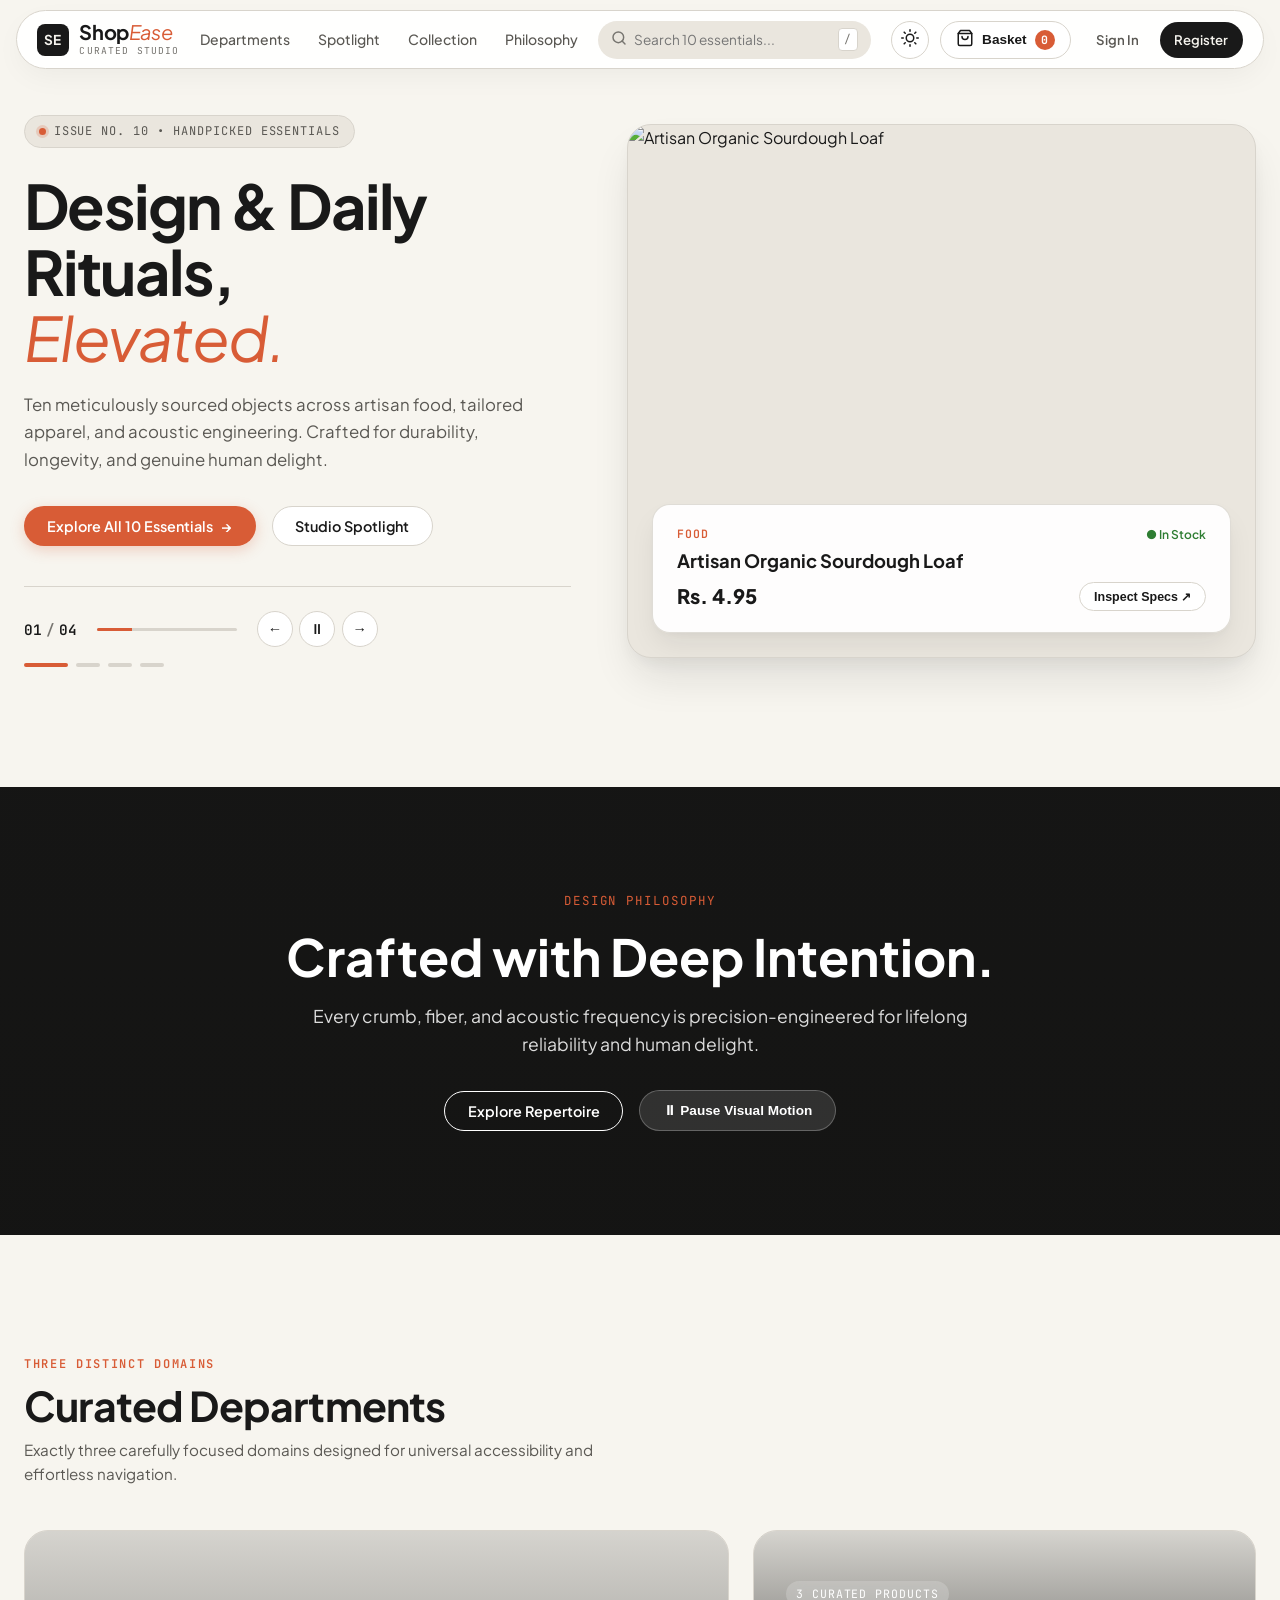
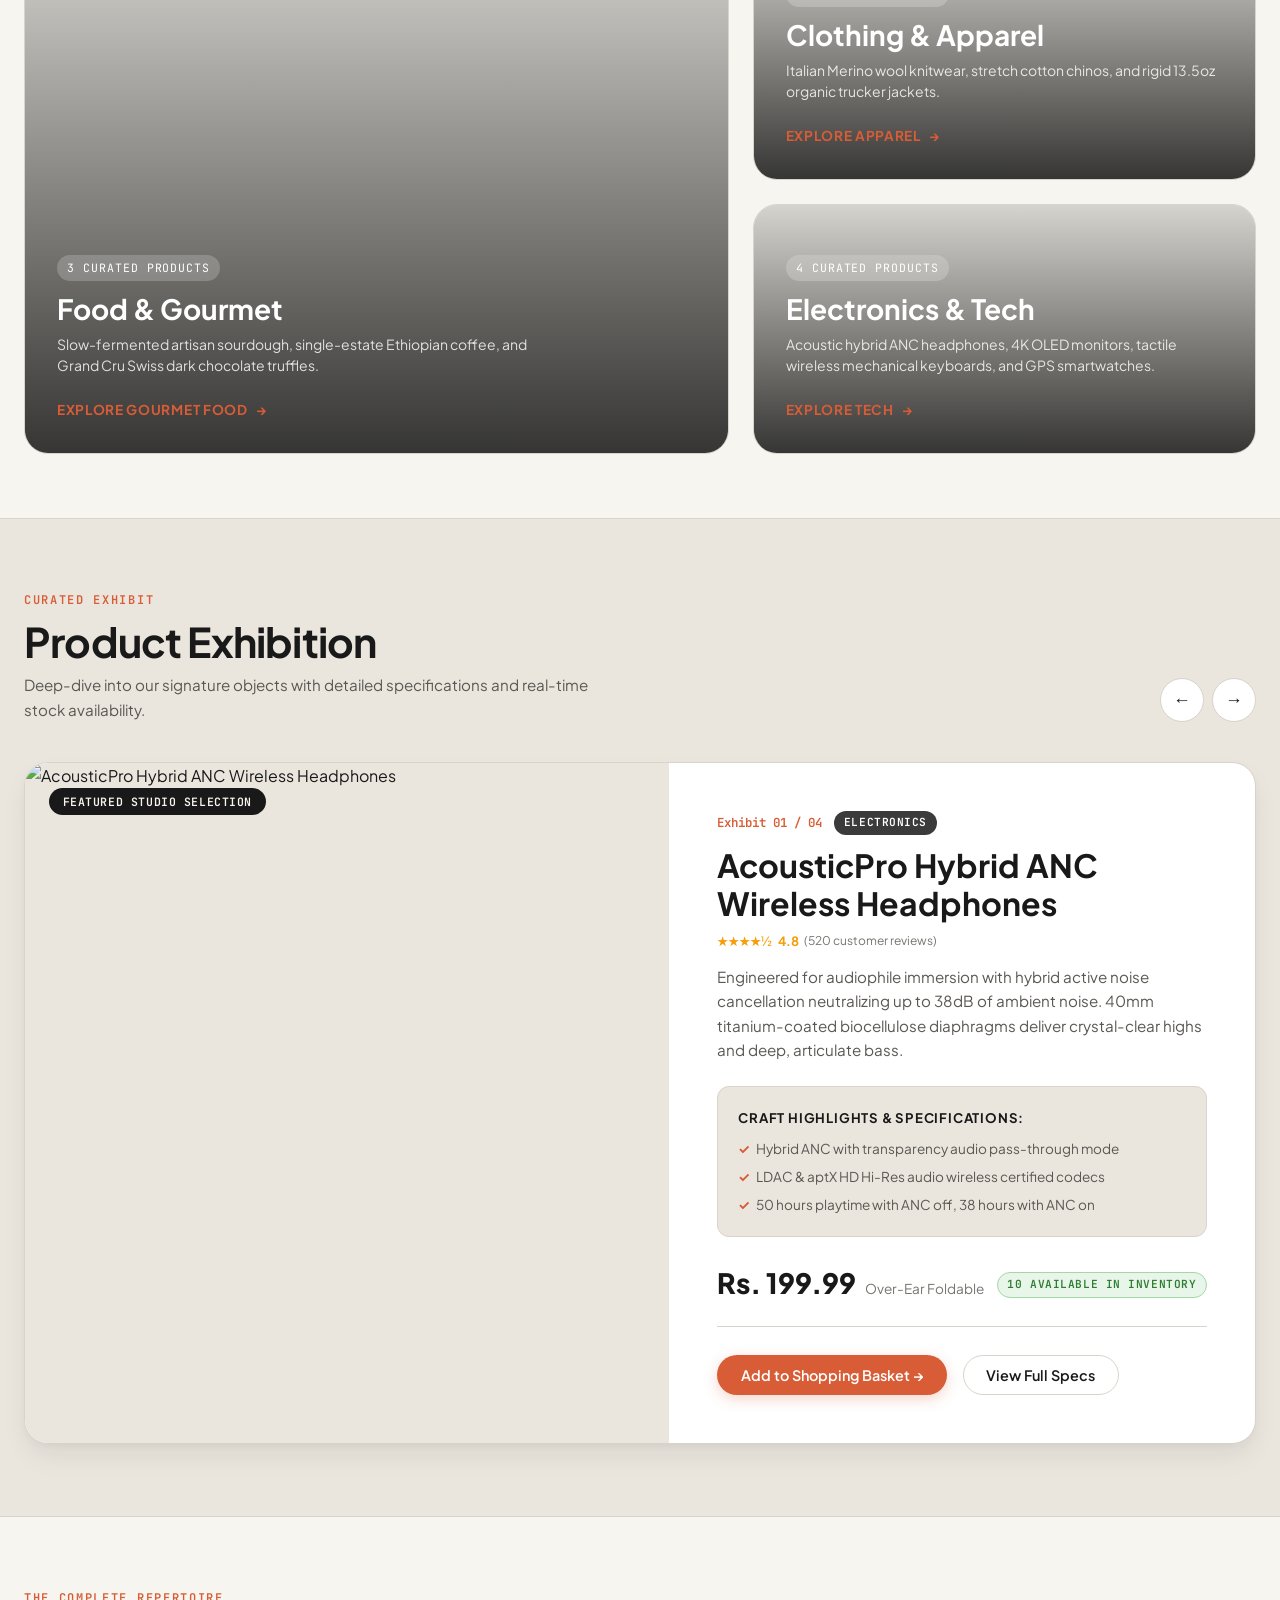
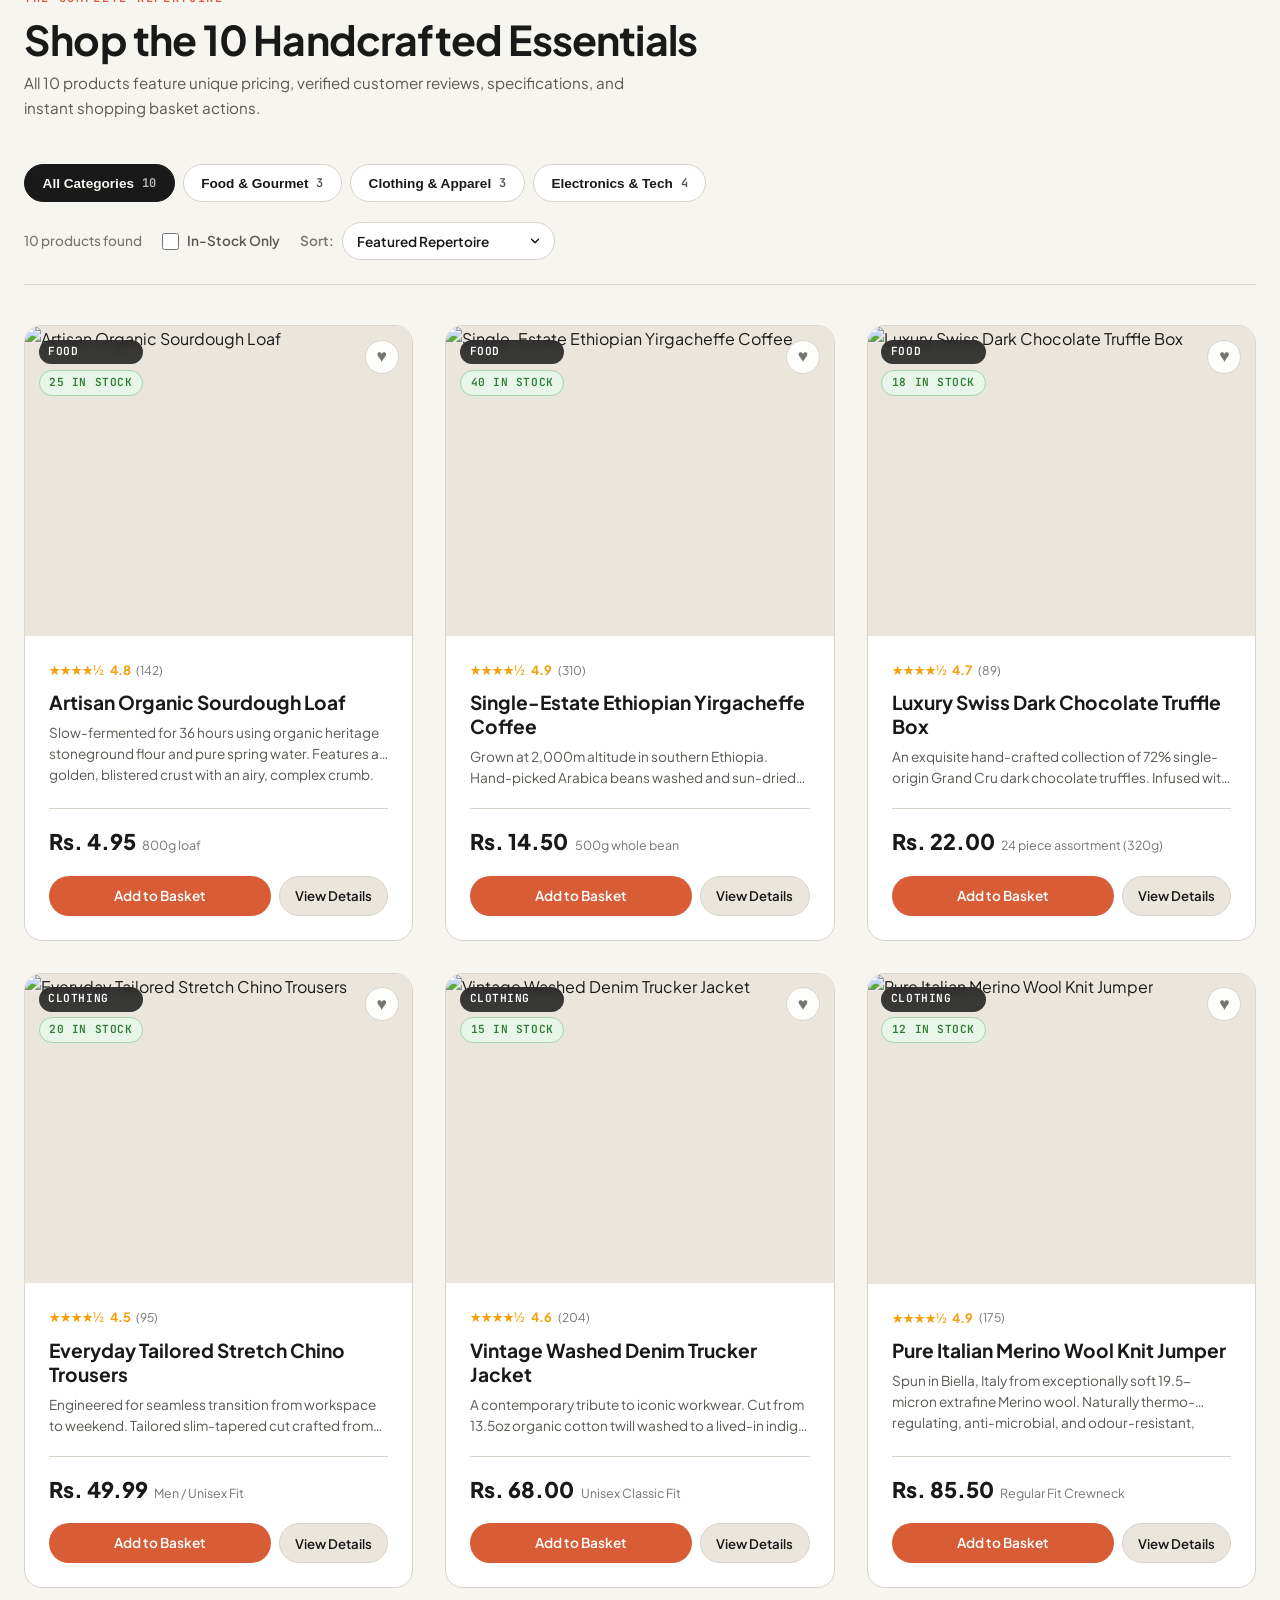
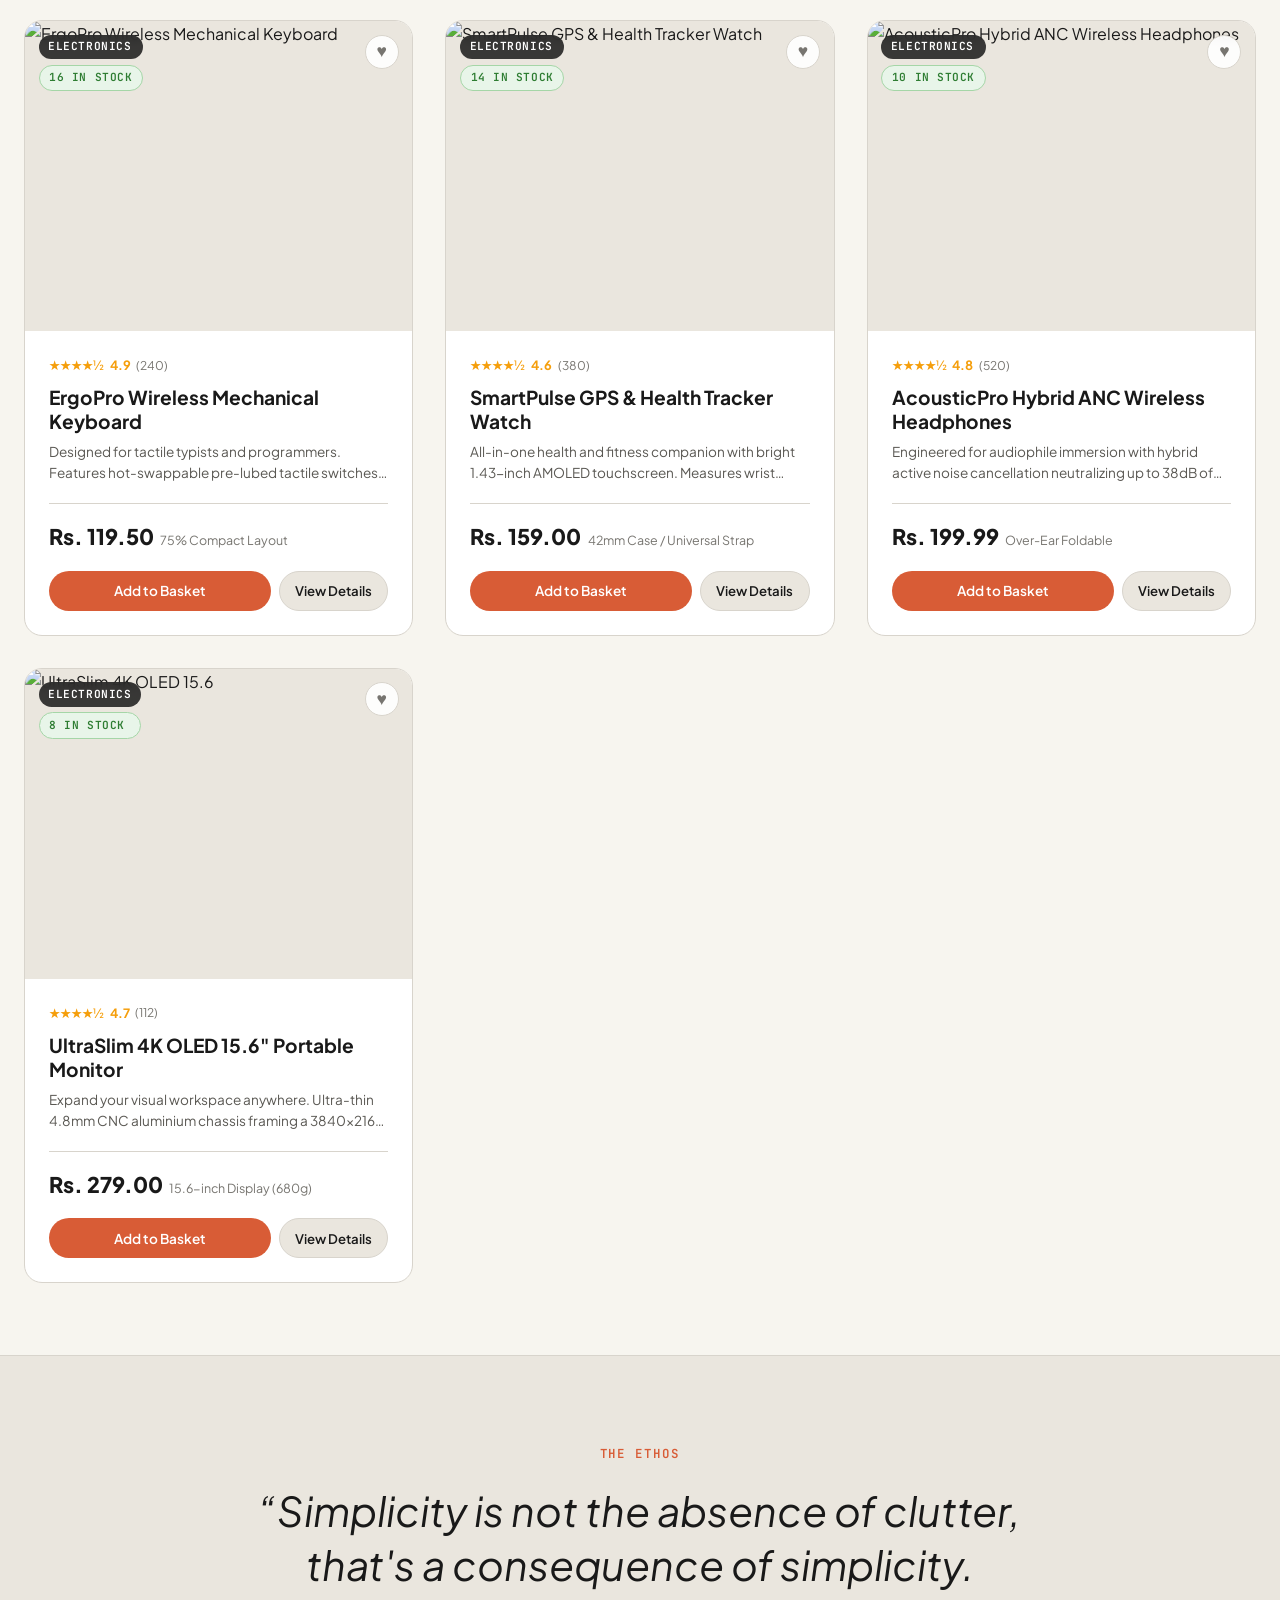
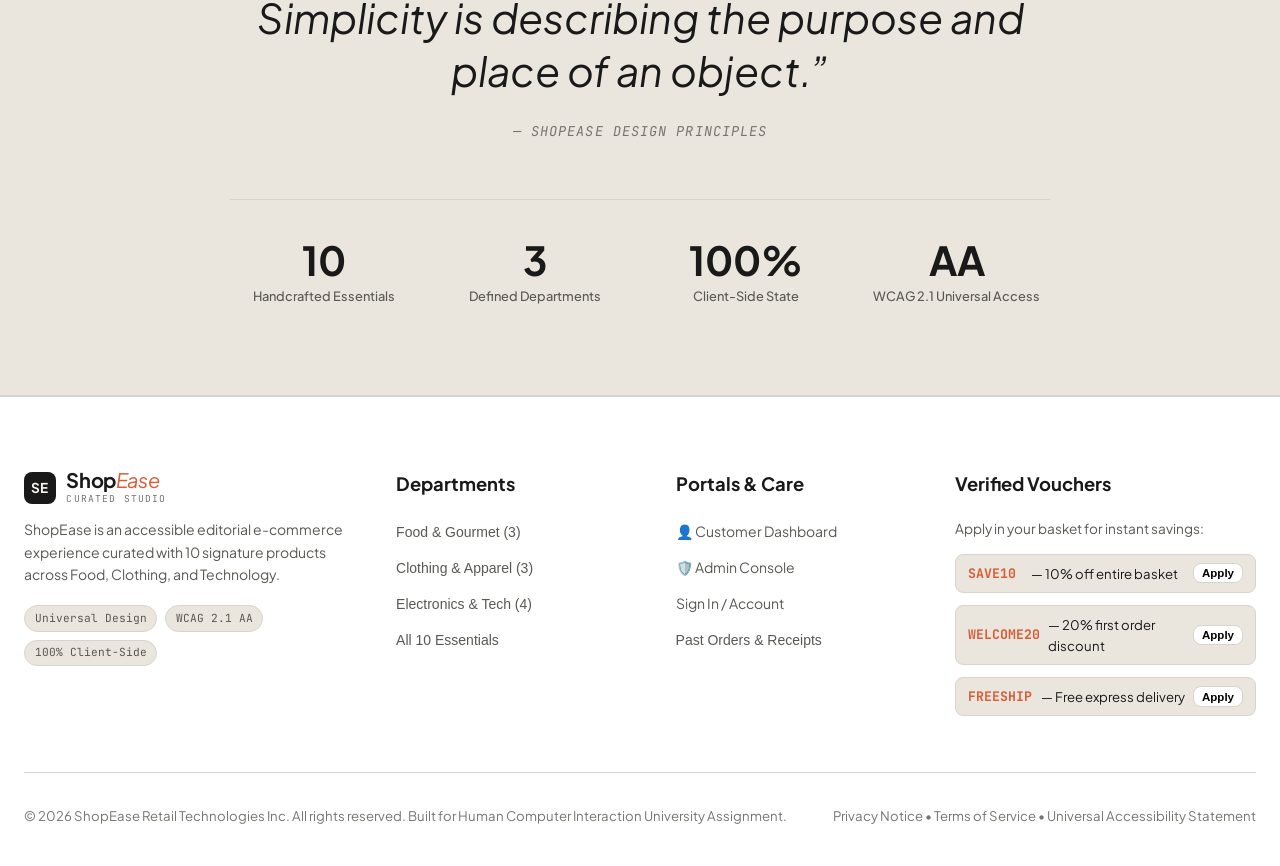
==== commit 24a55429: "feat(auth): complete customer and admin login flow with role-based routing - Configure primary admin" ====
--- a/index.html
+++ b/index.html
@@ -10,7 +10,7 @@
   <link rel="preconnect" href="https://images.unsplash.com">
   <link rel="preconnect" href="https://fonts.googleapis.com">
   <link rel="preconnect" href="https://fonts.gstatic.com" crossorigin>
-  <link href="https://fonts.googleapis.com/css2?family=JetBrains+Mono:wght@400;500;700&family=Playfair+Display:ital,wght@0,500;0,600;0,700;0,900;1,400;1,600&family=Plus+Jakarta+Sans:wght@400;500;600;700;800&display=swap" rel="stylesheet">
+  <link href="https://fonts.googleapis.com/css2?family=Inter:ital,wght@0,300..900;1,300..900&family=Plus+Jakarta+Sans:ital,wght@0,300..900;1,300..900&family=JetBrains+Mono:wght@400;500;600;700&display=swap" rel="stylesheet">
   
   <!-- Main Stylesheet -->
   <link rel="stylesheet" href="styles.css">
@@ -116,12 +116,6 @@
 
             <!-- Navigation Actions (Dynamic according to auth status) -->
             <div class="nav-actions" id="main-nav-actions">
-              <a href="dashboard.html" class="nav-btn nav-btn-ghost" id="nav-dash-guest-btn" aria-label="Customer Dashboard">
-                <span>Dashboard</span>
-              </a>
-              <a href="admin.html" class="nav-btn nav-btn-ghost" id="nav-admin-guest-btn" aria-label="Admin Console">
-                <span>🛡️ Admin</span>
-              </a>
               <a href="login.html" class="nav-btn nav-btn-ghost" id="nav-login-btn" aria-label="Sign in">
                 <span>Sign In</span>
               </a>
@@ -165,8 +159,6 @@
         <a href="#catalog-section" class="mobile-nav-link">Shop Collection (10 Products)</a>
         <a href="#story-section" class="mobile-nav-link">Craft Philosophy</a>
         <hr class="mobile-nav-divider" />
-        <a href="dashboard.html" class="mobile-nav-link">👤 Customer Dashboard</a>
-        <a href="admin.html" class="mobile-nav-link">🛡️ Admin Console</a>
         <a href="login.html" class="mobile-nav-link">Sign In</a>
         <a href="register.html" class="mobile-nav-link mobile-nav-highlight">Create Account</a>
       </div>
--- a/styles.css
+++ b/styles.css
@@ -4,14 +4,15 @@
    ========================================================================== */
 
 :root {
-  /* Editorial Typography Hierarchy */
-  --font-serif: 'Playfair Display', Georgia, Cambria, 'Times New Roman', serif;
-  --font-sans: 'Plus Jakarta Sans', -apple-system, BlinkMacSystemFont, "Segoe UI", Roboto, "Helvetica Neue", Arial, sans-serif;
+  /* Clean, Highly Legible Modern Typography (Normal Suitable Font) */
+  --font-heading: 'Plus Jakarta Sans', 'Inter', -apple-system, BlinkMacSystemFont, "Segoe UI", Roboto, "Helvetica Neue", Arial, sans-serif;
+  --font-serif: var(--font-heading);
+  --font-sans: 'Plus Jakarta Sans', 'Inter', -apple-system, BlinkMacSystemFont, "Segoe UI", Roboto, "Helvetica Neue", Arial, sans-serif;
   --font-base: var(--font-sans);
   --font-mono: 'JetBrains Mono', ui-monospace, SFMono-Regular, Menlo, Monaco, Consolas, monospace;
   --font-scale: 16px;
 
-  /* Editorial Color Palette - Warm Ivory & Charcoal (Light Mode Default) */
+  /* Editorial Color Palette - Warm Ivory & Charcoal (Exact Match to User Image) */
   --color-bg: #F7F5EF;                  /* Warm Ivory */
   --color-surface: #FFFFFF;             /* Pure White Surface */
   --color-surface-hover: #F0EDE4;       /* Soft Stone Hover */
@@ -24,7 +25,7 @@
   --color-text-muted: #777570;          /* Muted Stone Gray */
   --color-text-inverse: #FFFFFF;
 
-  /* Brand Accents - Controlled Burnt Orange */
+  /* Brand Accents - Controlled Burnt Orange (Exact Match to User Image) */
   --color-brand-primary: #D85C36;       /* Controlled Burnt Orange */
   --color-brand-primary-hover: #BF4C28; /* Deep Burnt Amber */
   --color-brand-gradient: linear-gradient(135deg, #D85C36 0%, #C44E29 100%);
@@ -48,7 +49,7 @@
   --color-info-border: #BAE6FD;
 
   /* Accessibility & Focus Rings */
-  --focus-ring: 3px solid var(--color-brand-primary);
+  --focus-ring: 3px solid #D85C36;
   --focus-offset: 2px;
   --min-touch-target: 44px;
 
@@ -335,7 +336,8 @@
   flex-direction: column;
 }
 
-.brand-title {
+.brand-title,
+.brand-text {
   font-family: var(--font-serif);
   font-size: 1.25rem;
   font-weight: 700;
@@ -344,7 +346,8 @@
   color: var(--color-text-primary);
 }
 
-.brand-title span {
+.brand-title span,
+.brand-text span {
   font-style: italic;
   font-weight: 400;
   color: var(--color-brand-primary);
@@ -699,6 +702,7 @@
   background: var(--color-brand-primary);
   color: #FFFFFF;
   box-shadow: 0 4px 14px rgba(216, 92, 54, 0.25);
+  font-weight: 600;
 }
 
 .btn-editorial-primary:hover {
@@ -813,6 +817,8 @@
   font-style: italic;
   font-weight: 400;
   color: var(--color-brand-primary);
+  background: none;
+  -webkit-text-fill-color: var(--color-brand-primary);
 }
 
 .hero-editorial-summary {
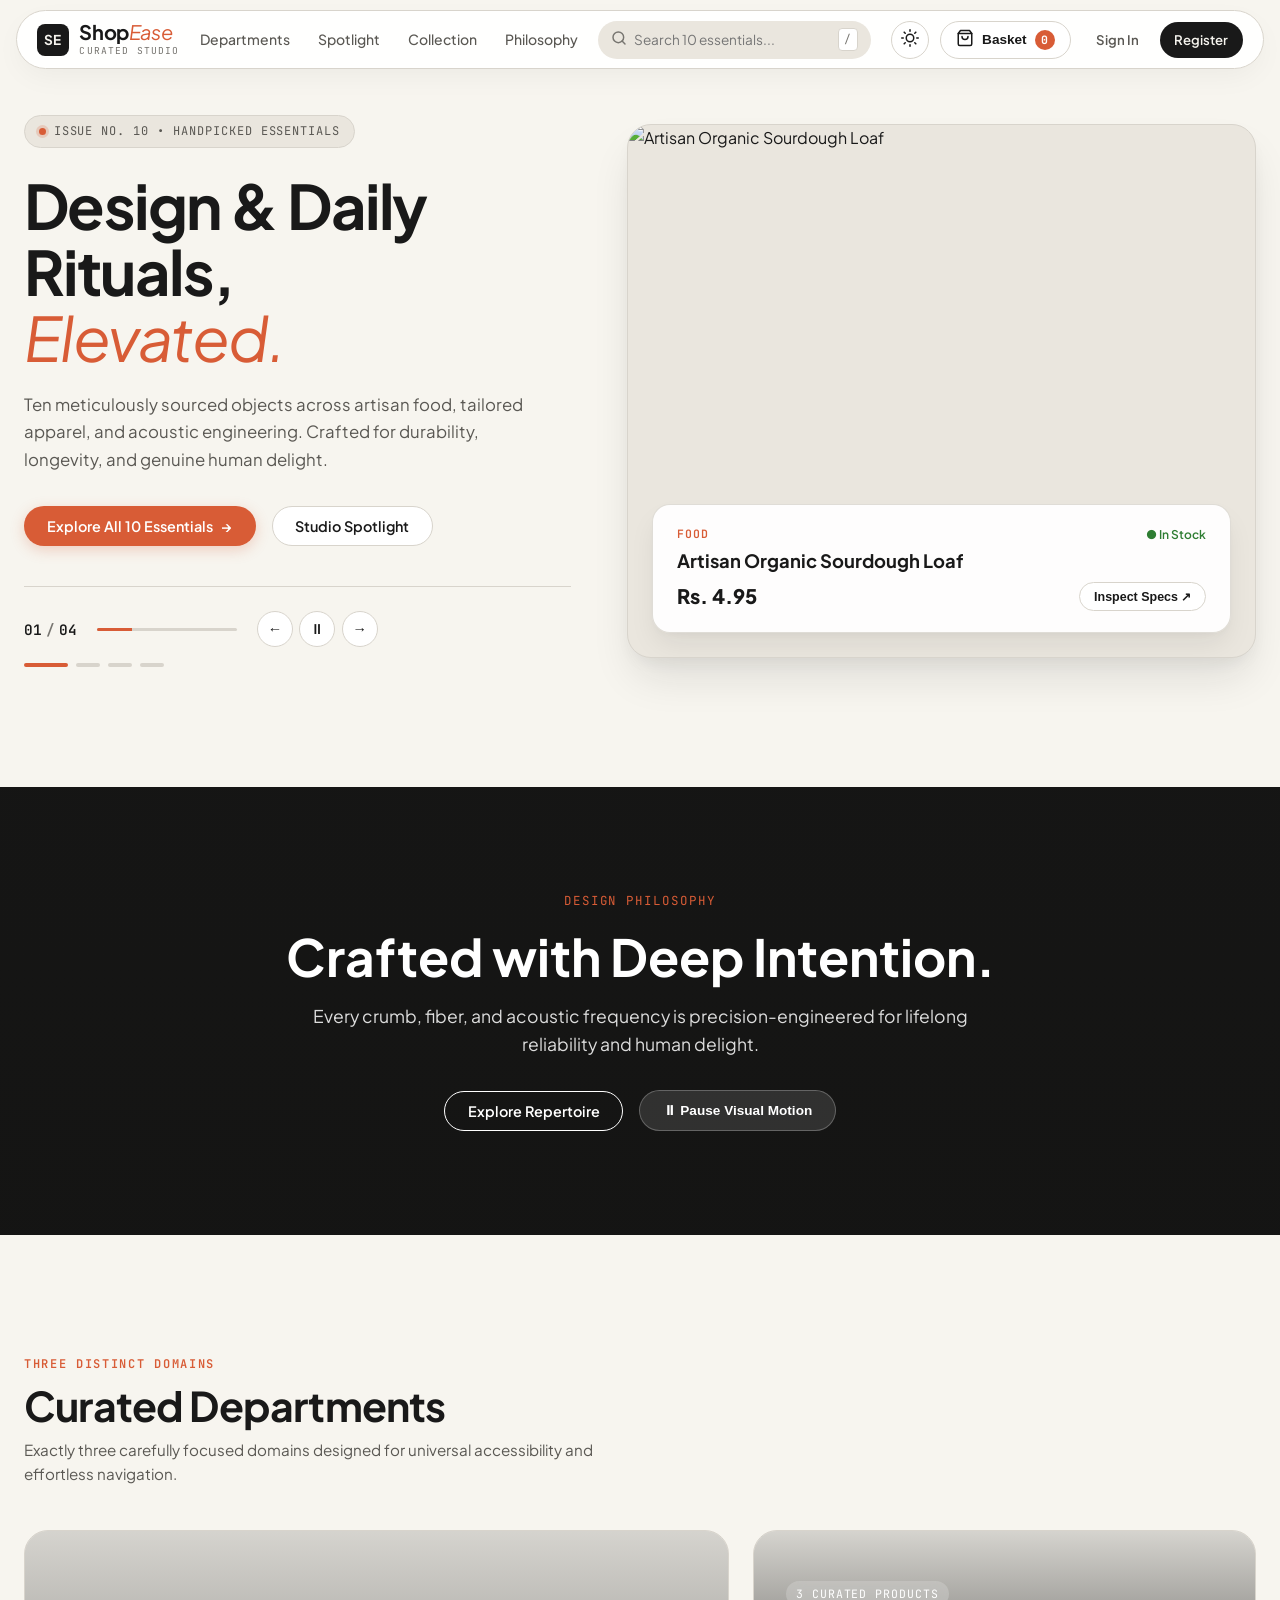
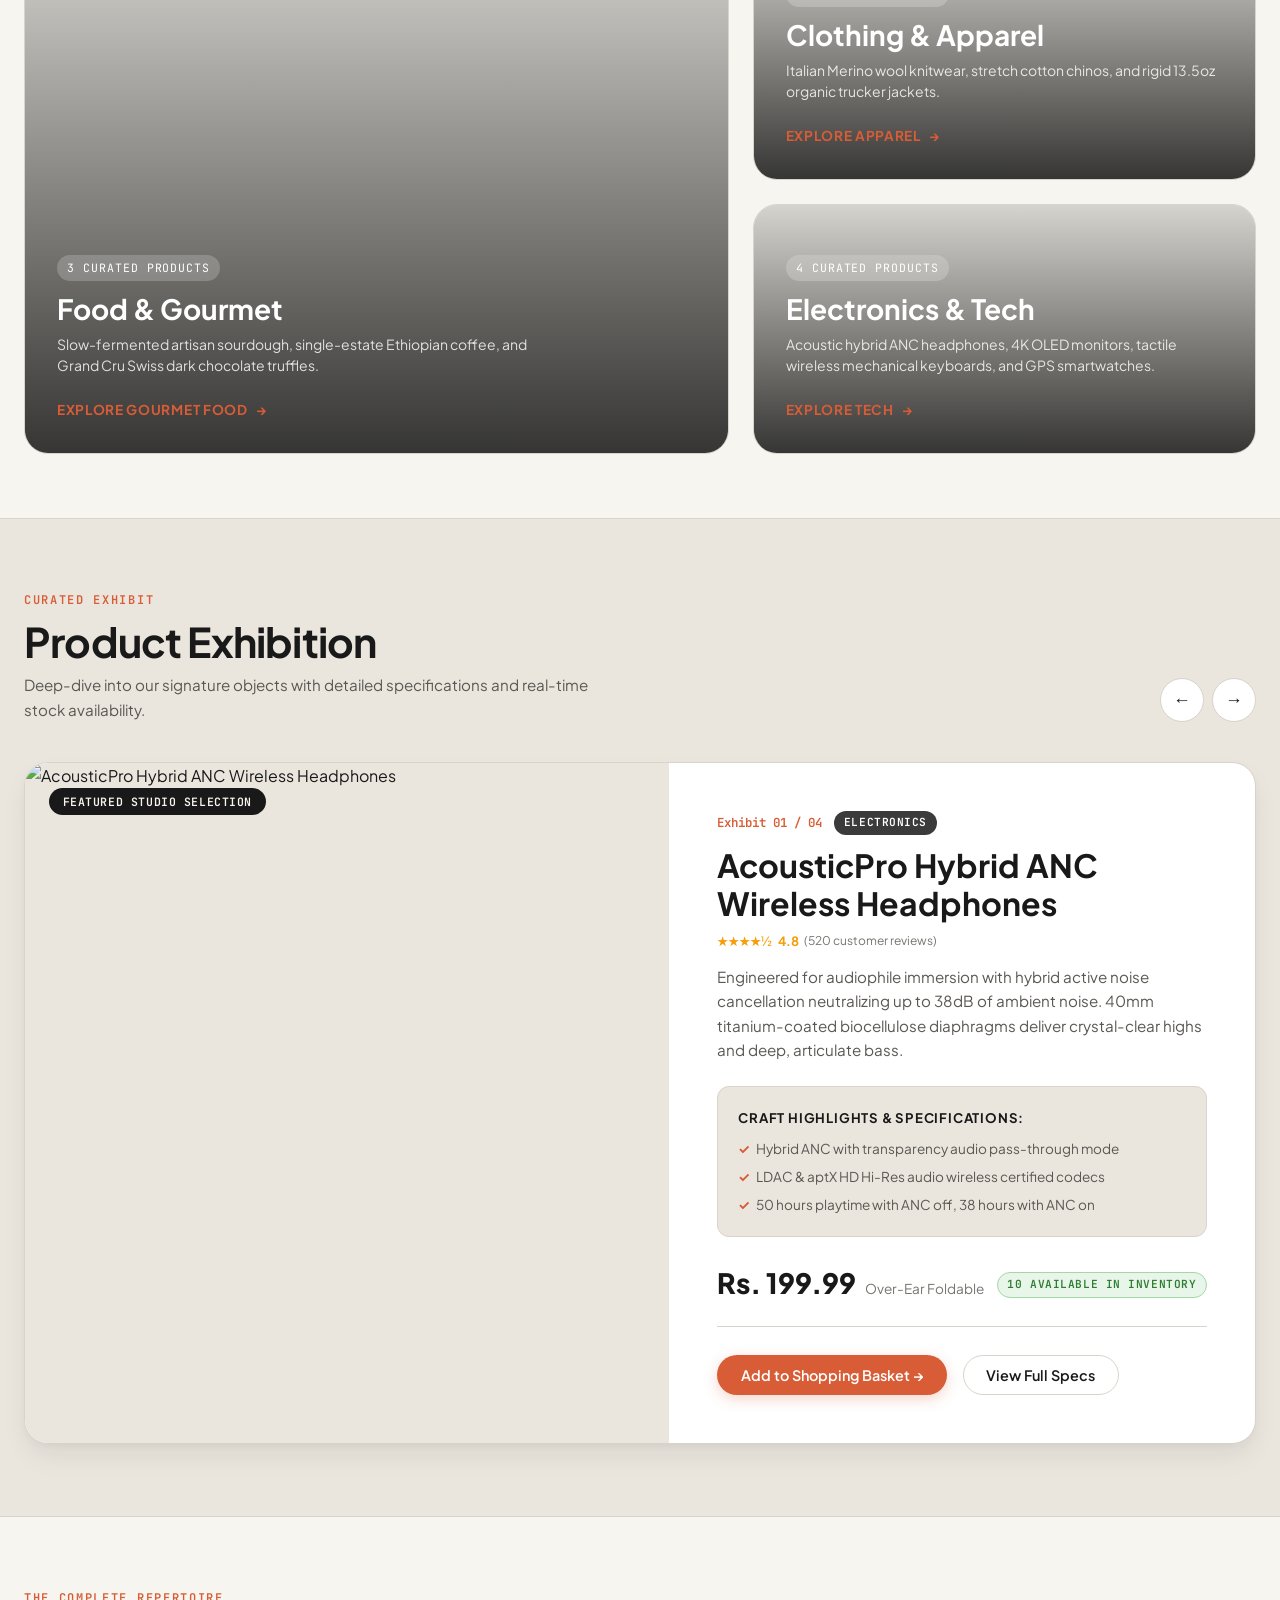
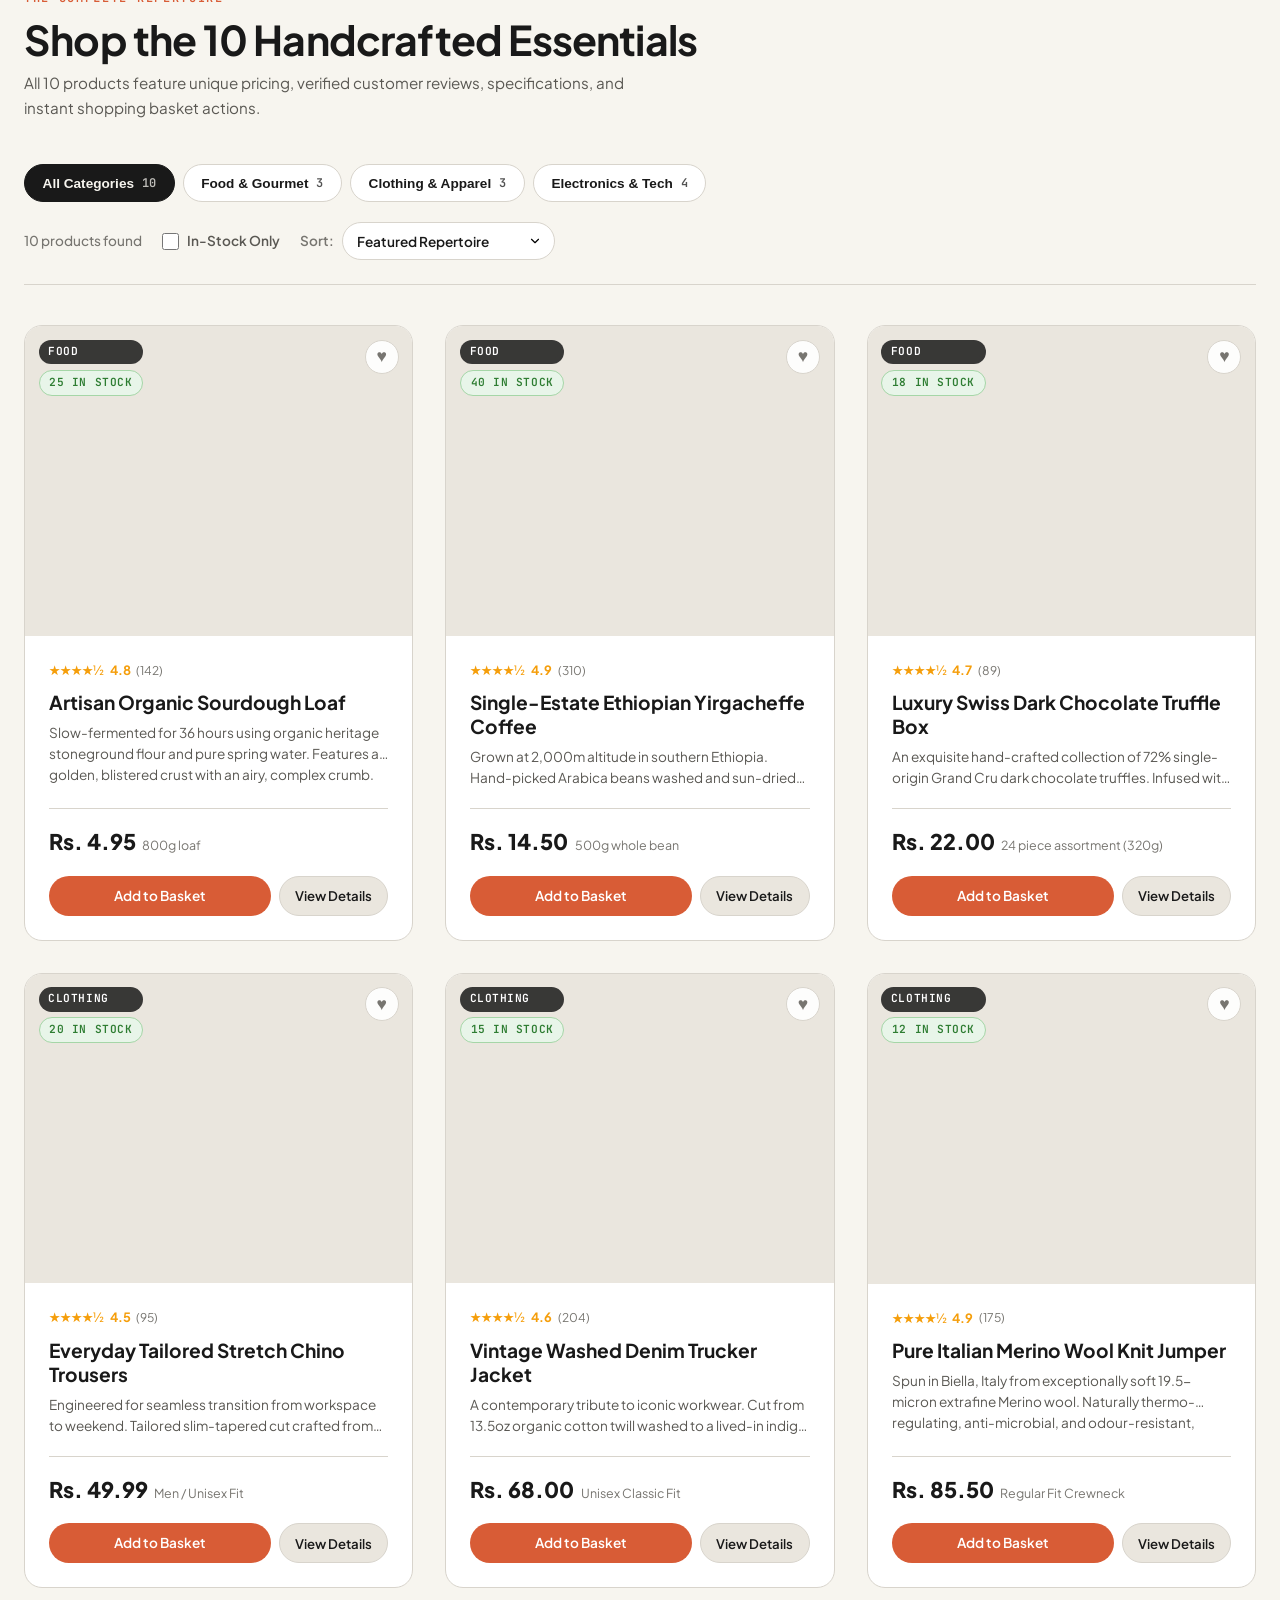
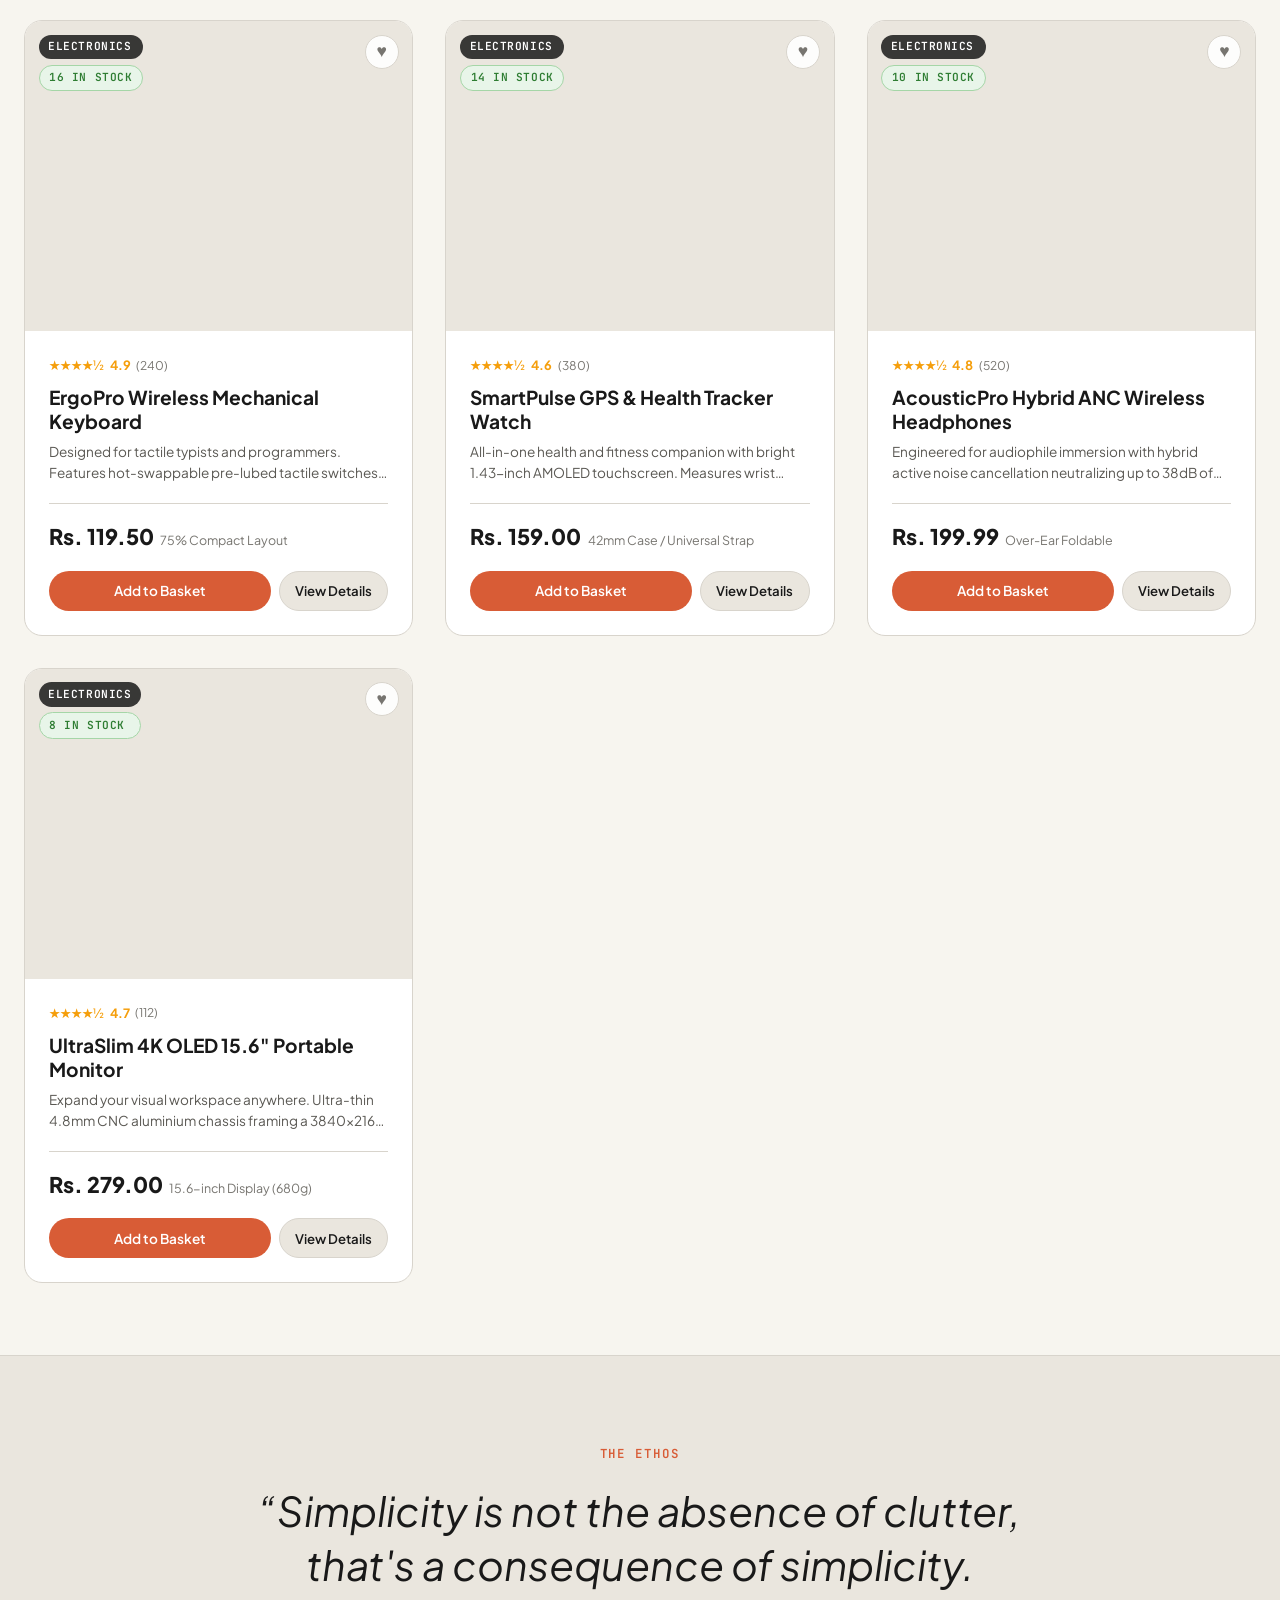
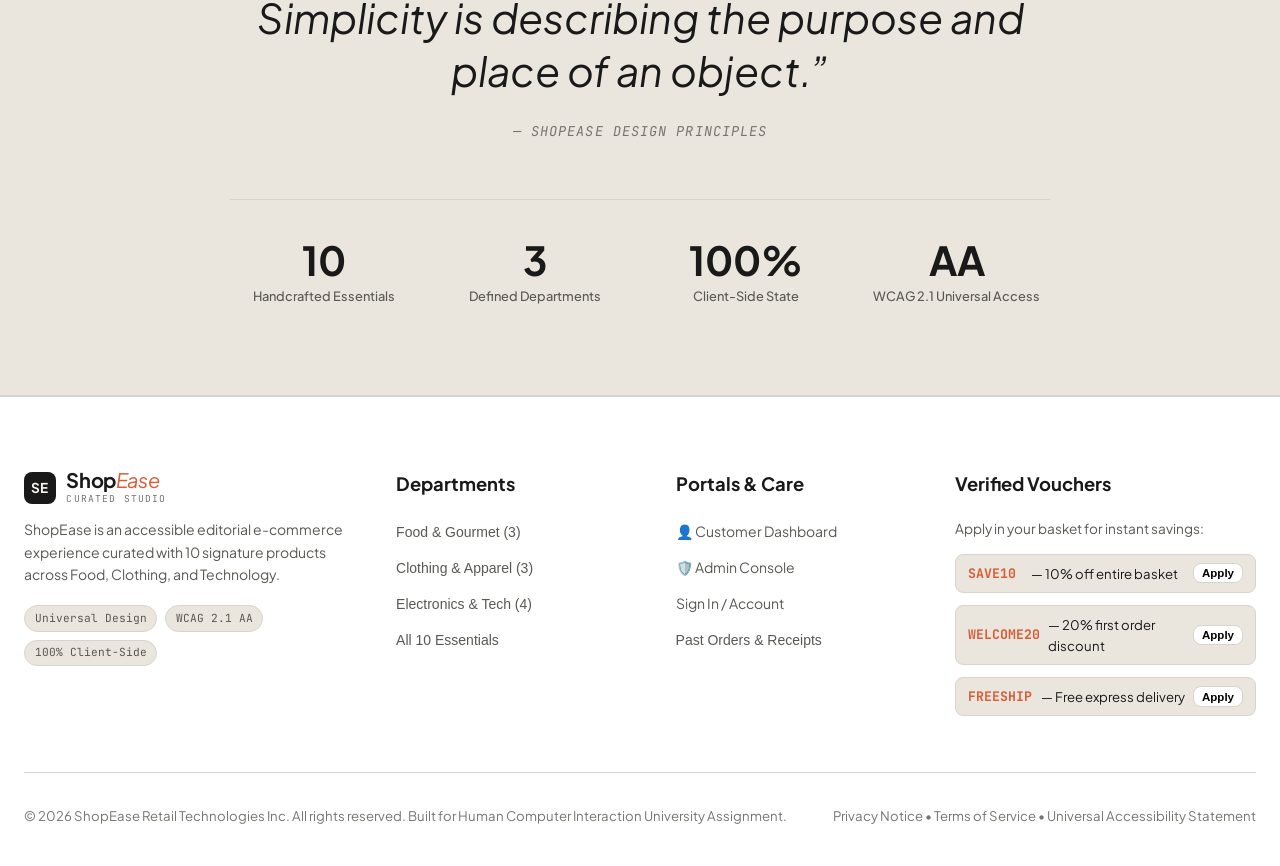
==== commit c3e52f82: "feat: add customer-dashboard and admin-dashboard pages and update navigation - Created customer-dash" ====
--- a/index.html
+++ b/index.html
@@ -814,8 +814,8 @@
         <div class="footer-col">
           <h4 class="footer-heading">Portals &amp; Care</h4>
           <ul class="footer-links">
-            <li><a href="dashboard.html">👤 Customer Dashboard</a></li>
-            <li><a href="admin.html">🛡️ Admin Console</a></li>
+            <li><a href="customer-dashboard.html">👤 Customer Dashboard</a></li>
+            <li><a href="admin-dashboard.html">🛡️ Admin Console</a></li>
             <li><a href="login.html">Sign In / Account</a></li>
             <li><button type="button" class="footer-link-btn" onclick="document.getElementById('orders-toggle-btn')?.click()">Past Orders &amp; Receipts</button></li>
           </ul>
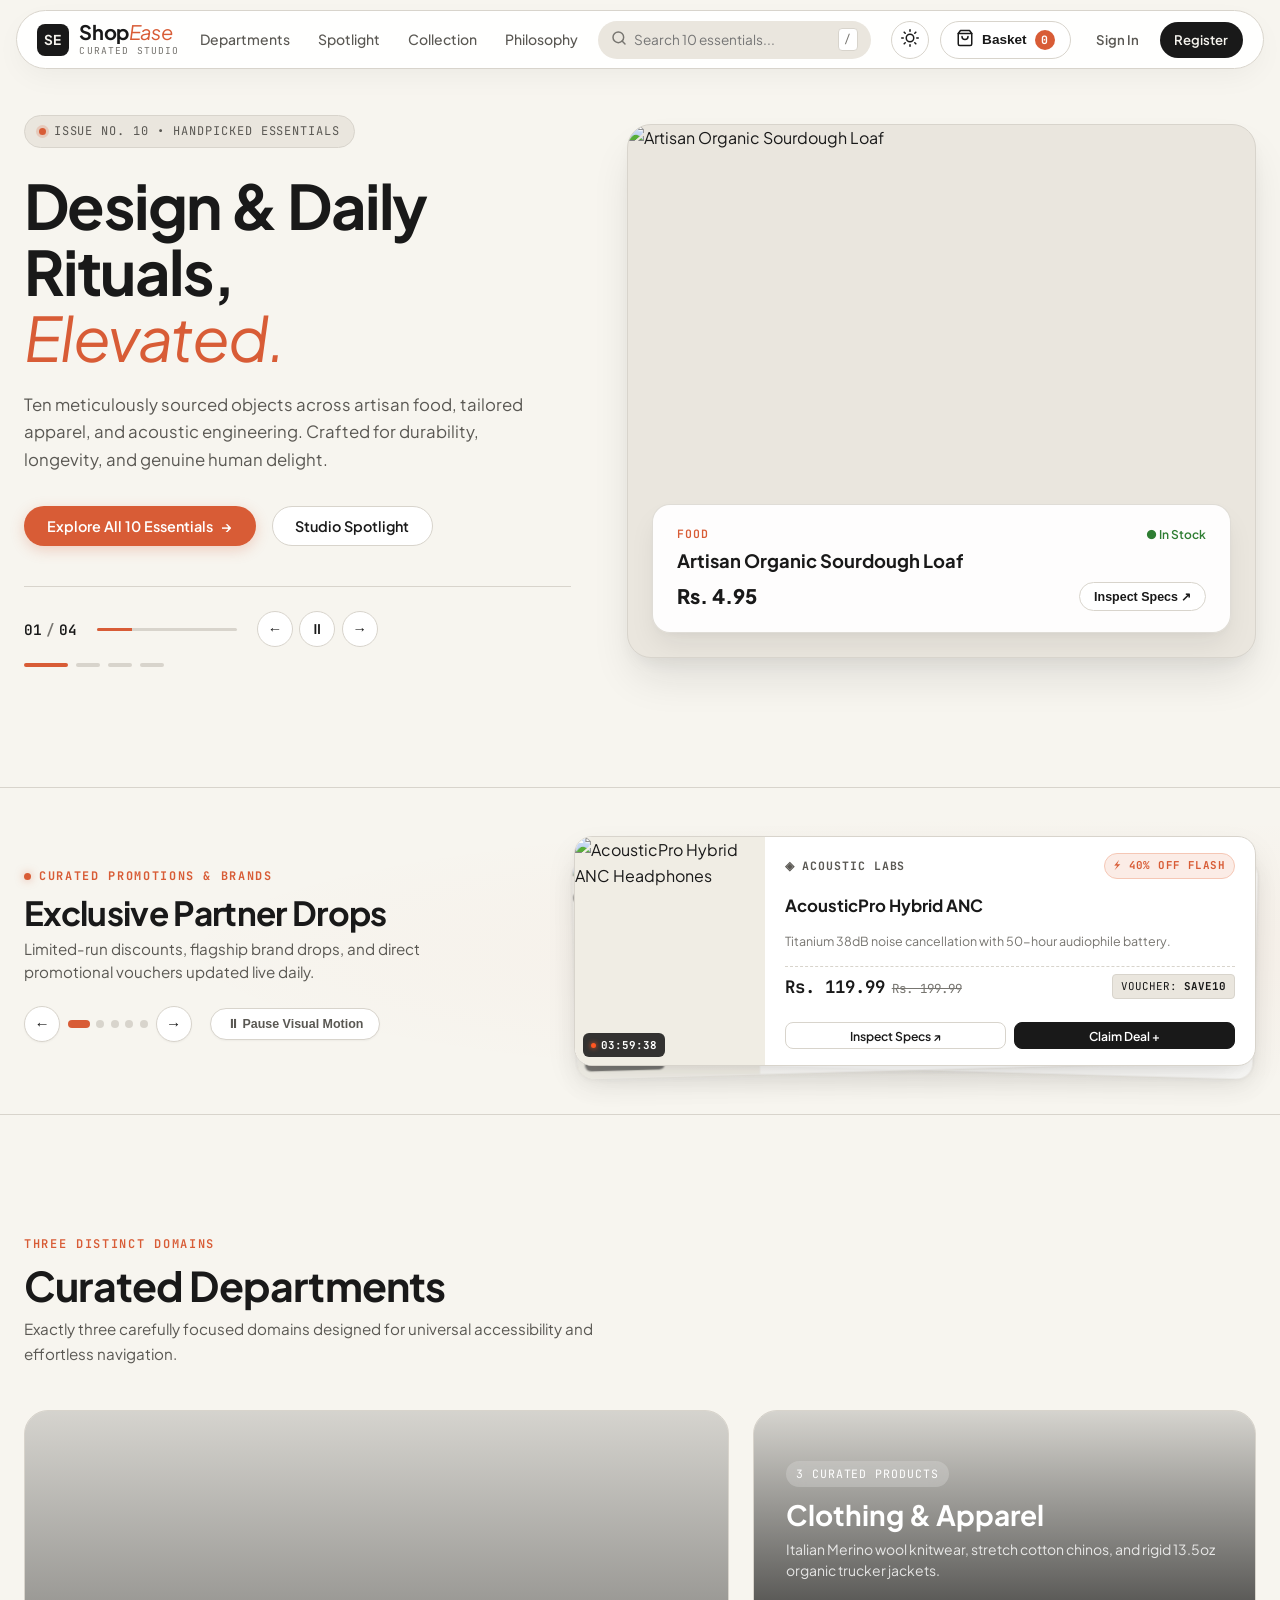
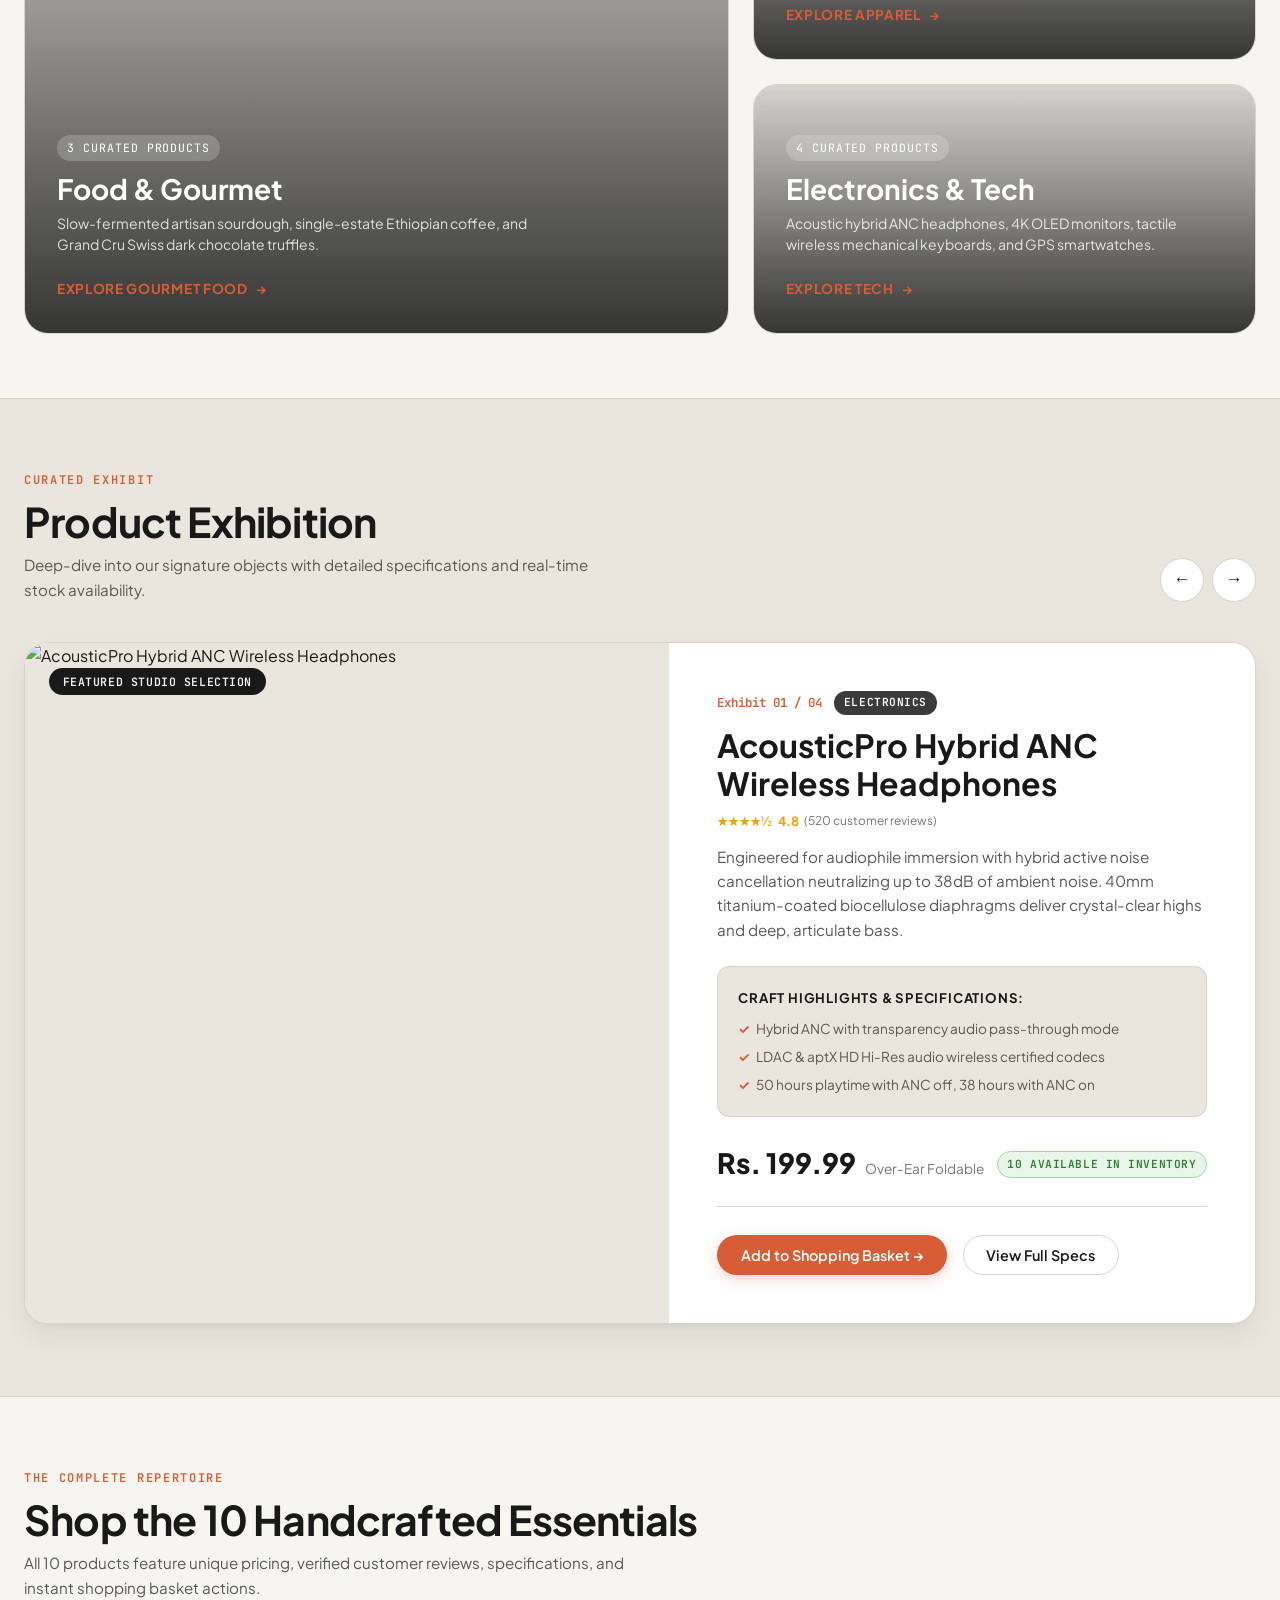
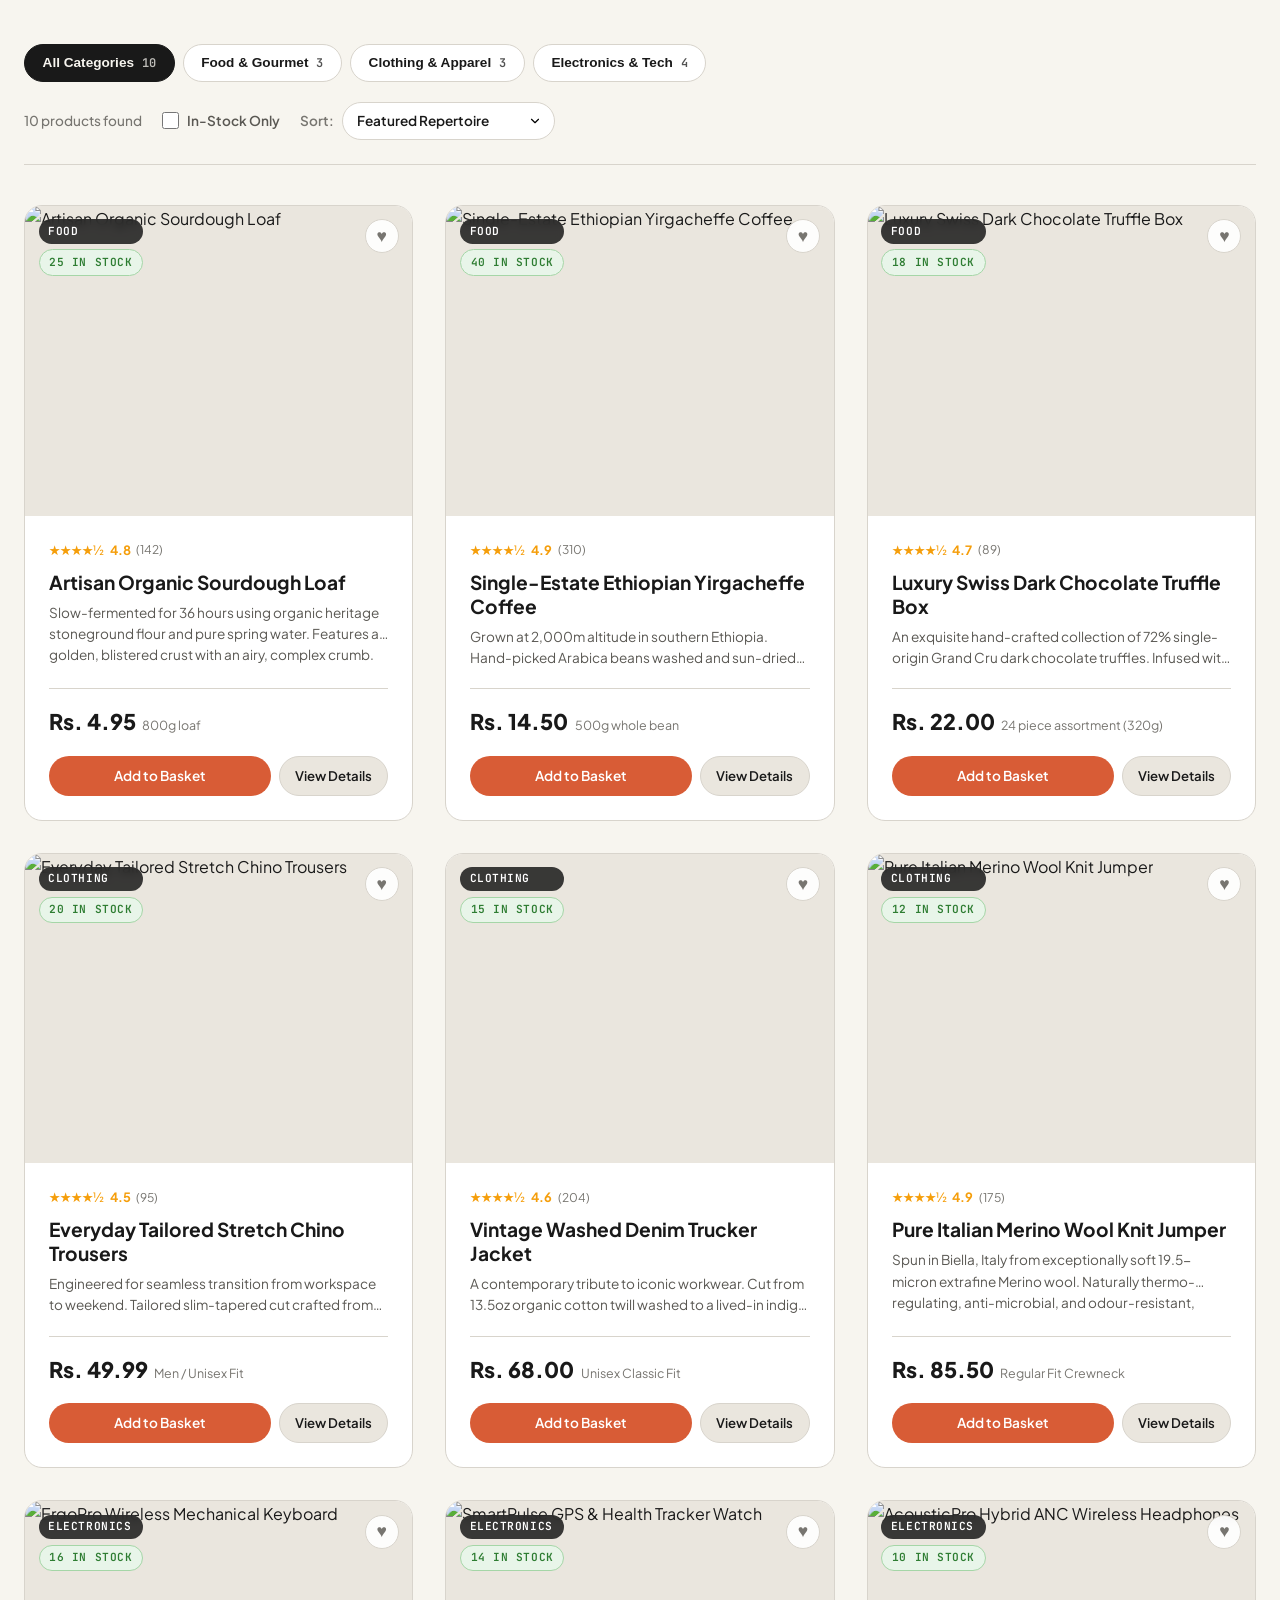
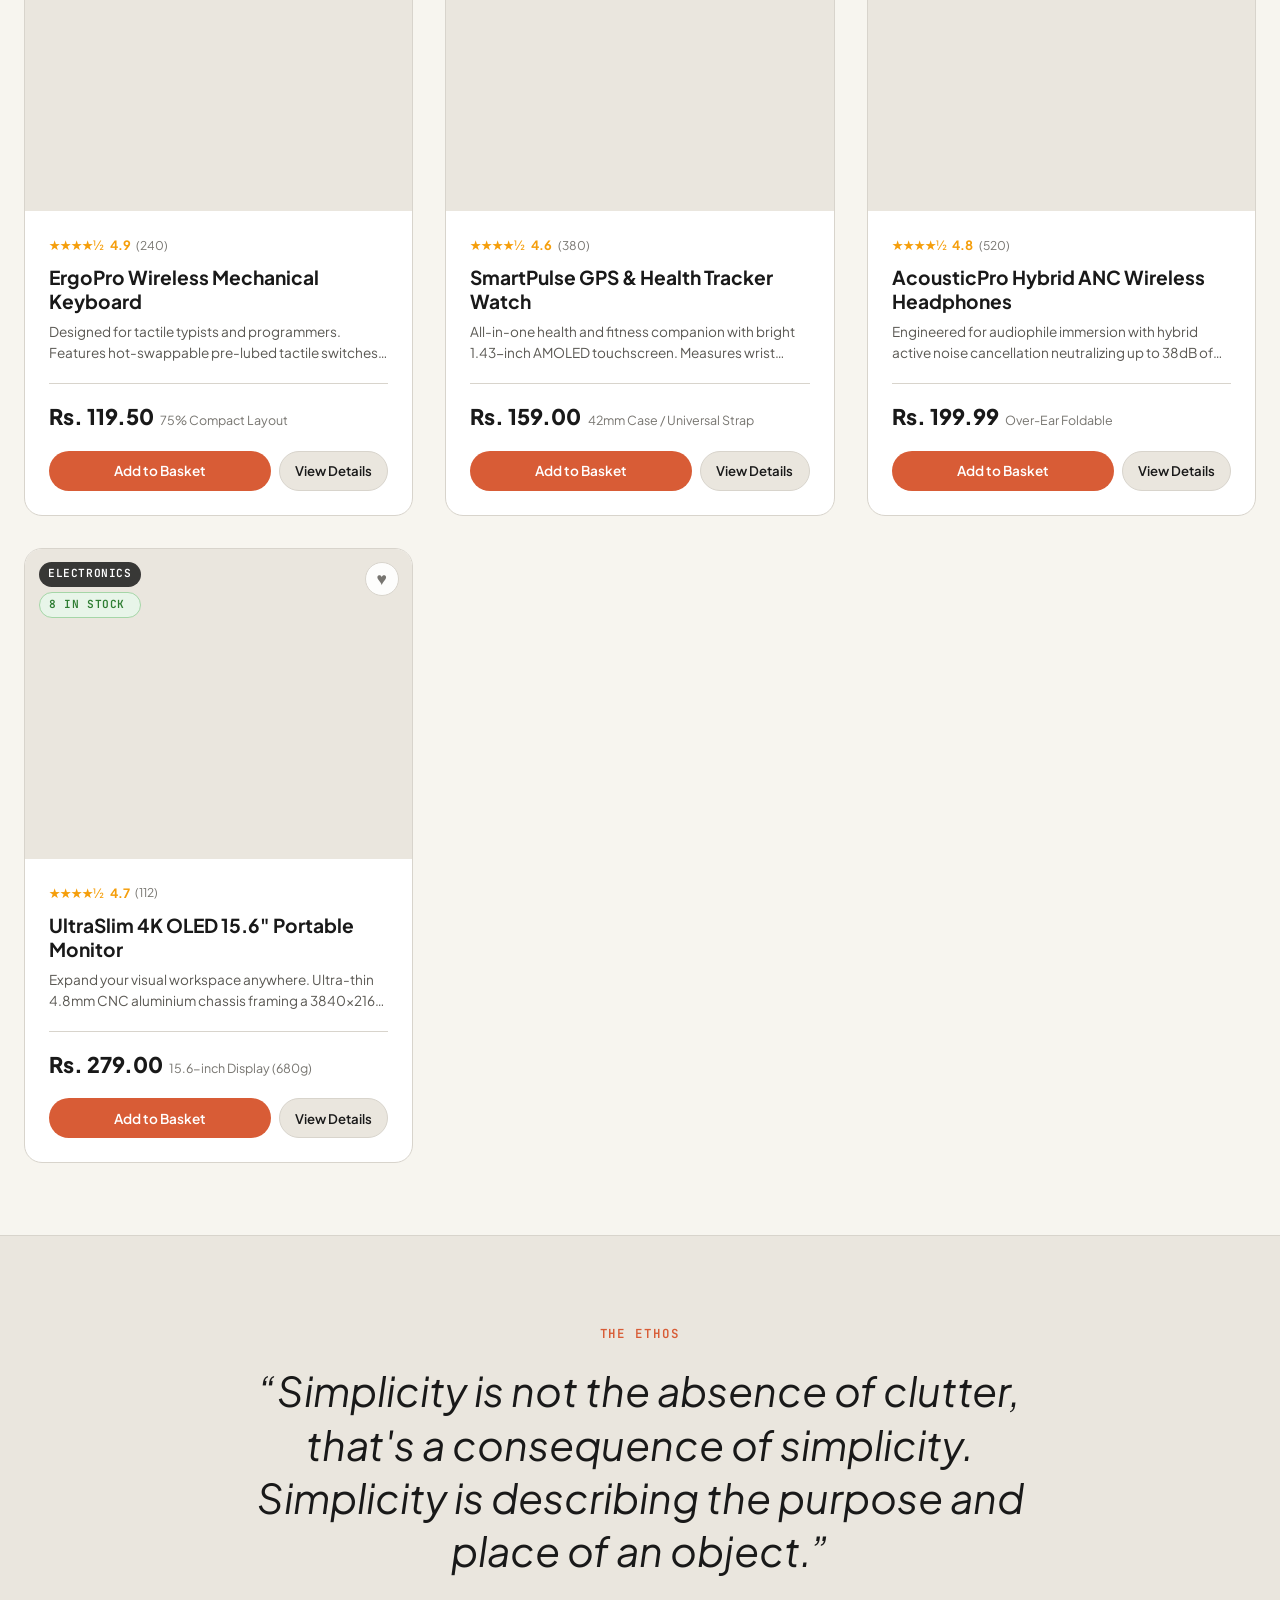
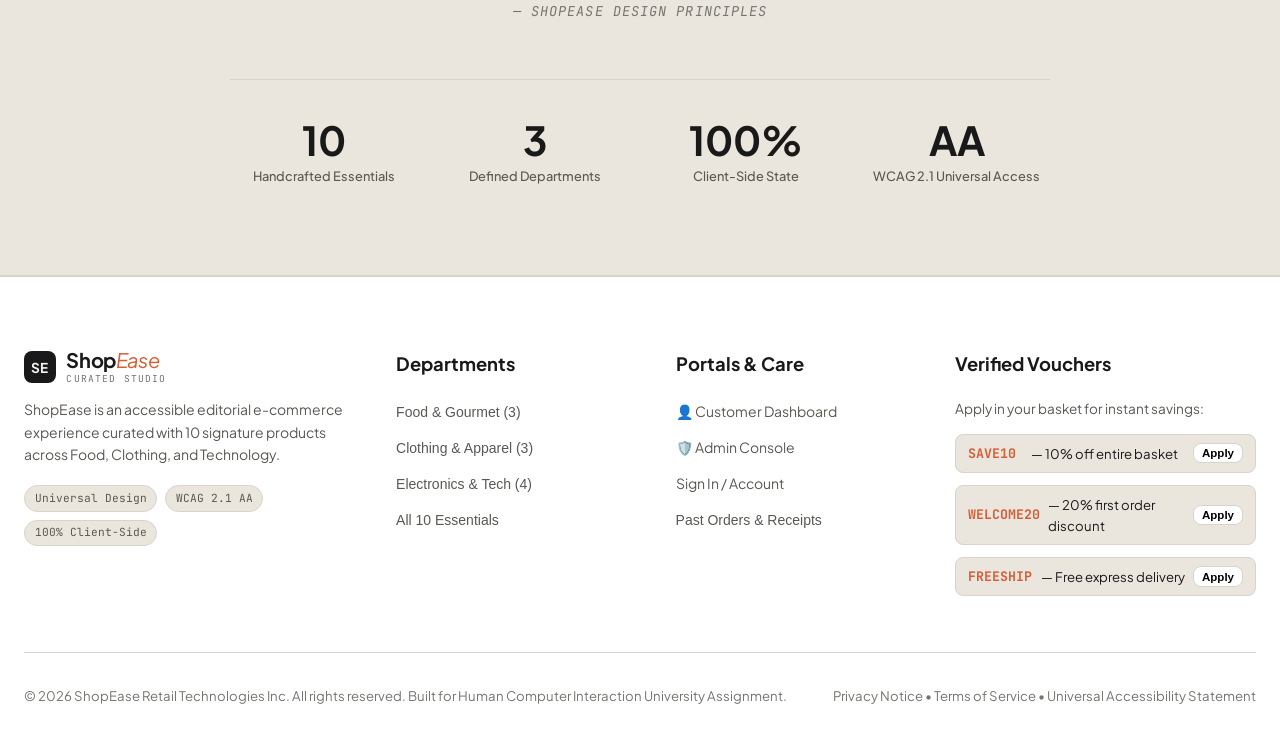
==== commit 0390684c: "Add interactive promotions carousel Replace the cinematic media strip with rotating promotional card" ====
--- a/index.html
+++ b/index.html
@@ -1,20 +1,25 @@
 <!DOCTYPE html>
 <html lang="en" data-theme="light" data-font-size="normal">
+
 <head>
   <meta charset="UTF-8">
   <meta name="viewport" content="width=device-width, initial-scale=1.0">
-  <meta name="description" content="ShopEase - An editorial motion commerce experience featuring 10 handcrafted products across Food, Clothing, and Tech. Built with Universal Design and WCAG 2.1 AA principles.">
+  <meta name="description"
+    content="ShopEase - An editorial motion commerce experience featuring 10 handcrafted products across Food, Clothing, and Tech. Built with Universal Design and WCAG 2.1 AA principles.">
   <title>ShopEase | Curated Essentials • Editorial Motion Commerce</title>
-  
+
   <!-- Preconnect to image and font sources -->
   <link rel="preconnect" href="https://images.unsplash.com">
   <link rel="preconnect" href="https://fonts.googleapis.com">
   <link rel="preconnect" href="https://fonts.gstatic.com" crossorigin>
-  <link href="https://fonts.googleapis.com/css2?family=Inter:ital,wght@0,300..900;1,300..900&family=Plus+Jakarta+Sans:ital,wght@0,300..900;1,300..900&family=JetBrains+Mono:wght@400;500;600;700&display=swap" rel="stylesheet">
-  
+  <link
+    href="https://fonts.googleapis.com/css2?family=Inter:ital,wght@0,300..900;1,300..900&family=Plus+Jakarta+Sans:ital,wght@0,300..900;1,300..900&family=JetBrains+Mono:wght@400;500;600;700&display=swap"
+    rel="stylesheet">
+
   <!-- Main Stylesheet -->
   <link rel="stylesheet" href="styles.css">
 </head>
+
 <body>
   <!-- Accessibility: Skip Link for keyboard & screen reader users -->
   <a href="#main-content" class="skip-link">Skip to main content</a>
@@ -27,7 +32,7 @@
     <div class="header-island">
       <nav class="main-nav" aria-label="Main Navigation">
         <div class="header-container">
-          
+
           <!-- Brand Identity Lockup -->
           <a href="index.html" class="brand-logo" aria-label="ShopEase Home Page">
             <span class="brand-monogram" aria-hidden="true">SE</span>
@@ -50,20 +55,17 @@
             <label for="search-input" class="sr-only">Search products by name, category, or features</label>
             <div class="search-input-wrapper">
               <span class="search-icon" aria-hidden="true">
-                <svg width="16" height="16" viewBox="0 0 24 24" fill="none" stroke="currentColor" stroke-width="2.2" stroke-linecap="round" stroke-linejoin="round">
+                <svg width="16" height="16" viewBox="0 0 24 24" fill="none" stroke="currentColor" stroke-width="2.2"
+                  stroke-linecap="round" stroke-linejoin="round">
                   <circle cx="11" cy="11" r="8"></circle>
                   <line x1="21" y1="21" x2="16.65" y2="16.65"></line>
                 </svg>
               </span>
-              <input 
-                type="search" 
-                id="search-input" 
-                class="search-input" 
-                placeholder="Search 10 essentials..." 
-                autocomplete="off"
-              />
+              <input type="search" id="search-input" class="search-input" placeholder="Search 10 essentials..."
+                autocomplete="off" />
               <kbd class="search-kbd" title="Press '/' anywhere to search">/</kbd>
-              <button type="button" id="search-clear-btn" class="search-clear-btn" aria-label="Clear search query" title="Clear search">
+              <button type="button" id="search-clear-btn" class="search-clear-btn" aria-label="Clear search query"
+                title="Clear search">
                 ✕
               </button>
             </div>
@@ -71,17 +73,13 @@
 
           <!-- Right Side Actions: Theme + Cart + Account + Mobile Toggle -->
           <div class="nav-right-section">
-            
+
             <!-- Accessible Theme Switcher (Light / Dark / High Contrast) -->
-            <button 
-              type="button" 
-              id="theme-toggle-btn" 
-              class="theme-toggle-btn" 
-              aria-label="Toggle color theme" 
-              title="Switch color theme"
-            >
+            <button type="button" id="theme-toggle-btn" class="theme-toggle-btn" aria-label="Toggle color theme"
+              title="Switch color theme">
               <span id="theme-icon" class="theme-icon" aria-hidden="true">
-                <svg width="18" height="18" viewBox="0 0 24 24" fill="none" stroke="currentColor" stroke-width="2" stroke-linecap="round" stroke-linejoin="round">
+                <svg width="18" height="18" viewBox="0 0 24 24" fill="none" stroke="currentColor" stroke-width="2"
+                  stroke-linecap="round" stroke-linejoin="round">
                   <circle cx="12" cy="12" r="5"></circle>
                   <line x1="12" y1="1" x2="12" y2="3"></line>
                   <line x1="12" y1="21" x2="12" y2="23"></line>
@@ -96,15 +94,11 @@
             </button>
 
             <!-- Shopping Basket Button with Real-time Count Badge -->
-            <button 
-              type="button" 
-              id="cart-toggle-btn" 
-              class="nav-btn-cart" 
-              aria-label="Open shopping basket" 
-              title="Shopping Basket"
-            >
+            <button type="button" id="cart-toggle-btn" class="nav-btn-cart" aria-label="Open shopping basket"
+              title="Shopping Basket">
               <span class="cart-icon-wrapper" aria-hidden="true">
-                <svg width="18" height="18" viewBox="0 0 24 24" fill="none" stroke="currentColor" stroke-width="2" stroke-linecap="round" stroke-linejoin="round">
+                <svg width="18" height="18" viewBox="0 0 24 24" fill="none" stroke="currentColor" stroke-width="2"
+                  stroke-linecap="round" stroke-linejoin="round">
                   <path d="M6 2L3 6v14a2 2 0 0 0 2 2h14a2 2 0 0 0 2-2V6l-3-4z"></path>
                   <line x1="3" y1="6" x2="21" y2="6"></line>
                   <path d="M16 10a4 4 0 0 1-8 0"></path>
@@ -125,15 +119,10 @@
             </div>
 
             <!-- Mobile Hamburger Button -->
-            <button 
-              type="button" 
-              id="mobile-menu-btn" 
-              class="mobile-menu-btn" 
-              aria-label="Open mobile navigation" 
-              aria-expanded="false" 
-              aria-controls="mobile-menu-drawer"
-            >
-              <svg width="22" height="22" viewBox="0 0 24 24" fill="none" stroke="currentColor" stroke-width="2" stroke-linecap="round" stroke-linejoin="round">
+            <button type="button" id="mobile-menu-btn" class="mobile-menu-btn" aria-label="Open mobile navigation"
+              aria-expanded="false" aria-controls="mobile-menu-drawer">
+              <svg width="22" height="22" viewBox="0 0 24 24" fill="none" stroke="currentColor" stroke-width="2"
+                stroke-linecap="round" stroke-linejoin="round">
                 <line x1="3" y1="12" x2="21" y2="12"></line>
                 <line x1="3" y1="6" x2="21" y2="6"></line>
                 <line x1="3" y1="18" x2="21" y2="18"></line>
@@ -147,11 +136,13 @@
   </header>
 
   <!-- Mobile Slide Navigation Drawer -->
-  <div id="mobile-menu-drawer" class="mobile-drawer" aria-hidden="true" role="dialog" aria-modal="true" aria-label="Mobile Navigation">
+  <div id="mobile-menu-drawer" class="mobile-drawer" aria-hidden="true" role="dialog" aria-modal="true"
+    aria-label="Mobile Navigation">
     <div class="mobile-drawer-content">
       <div class="mobile-drawer-header">
         <span class="brand-title">Shop<span>Ease</span></span>
-        <button type="button" id="mobile-menu-close-btn" class="modal-close-btn" aria-label="Close mobile navigation">✕</button>
+        <button type="button" id="mobile-menu-close-btn" class="modal-close-btn"
+          aria-label="Close mobile navigation">✕</button>
       </div>
       <div class="mobile-drawer-nav">
         <a href="#categories-section" class="mobile-nav-link">Departments</a>
@@ -167,12 +158,12 @@
 
   <!-- MAIN CONTENT AREA -->
   <main id="main-content" role="main">
-    
+
     <!-- SECTION B: CINEMATIC HERO WITH INTERACTIVE SWAPPING IMAGES -->
     <section class="editorial-hero" aria-label="Featured Collection Showcase">
       <div class="container">
         <div class="hero-split-grid">
-          
+
           <!-- Left Column: Editorial Headline & Storytelling -->
           <div class="hero-editorial-col">
             <div class="hero-badge-pill">
@@ -186,7 +177,8 @@
             </h1>
 
             <p class="hero-editorial-summary">
-              Ten meticulously sourced objects across artisan food, tailored apparel, and acoustic engineering. Crafted for durability, longevity, and genuine human delight.
+              Ten meticulously sourced objects across artisan food, tailored apparel, and acoustic engineering. Crafted
+              for durability, longevity, and genuine human delight.
             </p>
 
             <div class="hero-cta-group">
@@ -215,7 +207,8 @@
                 <button type="button" id="hero-prev-btn" class="hero-arrow-btn" aria-label="Previous featured product">
                   ←
                 </button>
-                <button type="button" id="hero-play-pause-btn" class="hero-arrow-btn hero-play-btn" aria-label="Pause slideshow" title="Pause / Resume slideshow">
+                <button type="button" id="hero-play-pause-btn" class="hero-arrow-btn hero-play-btn"
+                  aria-label="Pause slideshow" title="Pause / Resume slideshow">
                   ⏸
                 </button>
                 <button type="button" id="hero-next-btn" class="hero-arrow-btn" aria-label="Next featured product">
@@ -226,10 +219,14 @@
 
             <!-- Slide Dot Selectors -->
             <div class="hero-dots-deck" role="tablist" aria-label="Slide indicators">
-              <button type="button" class="hero-dot-btn active" data-slide="0" aria-label="Slide 1: Sourdough Loaf" role="tab" aria-selected="true"></button>
-              <button type="button" class="hero-dot-btn" data-slide="1" aria-label="Slide 2: Denim Trucker Jacket" role="tab" aria-selected="false"></button>
-              <button type="button" class="hero-dot-btn" data-slide="2" aria-label="Slide 3: ANC Headphones" role="tab" aria-selected="false"></button>
-              <button type="button" class="hero-dot-btn" data-slide="3" aria-label="Slide 4: Ethiopian Coffee" role="tab" aria-selected="false"></button>
+              <button type="button" class="hero-dot-btn active" data-slide="0" aria-label="Slide 1: Sourdough Loaf"
+                role="tab" aria-selected="true"></button>
+              <button type="button" class="hero-dot-btn" data-slide="1" aria-label="Slide 2: Denim Trucker Jacket"
+                role="tab" aria-selected="false"></button>
+              <button type="button" class="hero-dot-btn" data-slide="2" aria-label="Slide 3: ANC Headphones" role="tab"
+                aria-selected="false"></button>
+              <button type="button" class="hero-dot-btn" data-slide="3" aria-label="Slide 4: Ethiopian Coffee"
+                role="tab" aria-selected="false"></button>
             </div>
 
           </div>
@@ -238,12 +235,8 @@
           <div class="hero-media-col" id="hero-stage-wrapper">
             <div class="hero-media-frame">
               <div id="hero-image-stage" class="hero-image-stage">
-                <img 
-                  src="https://images.unsplash.com/photo-1509440159596-0249088772ff?auto=format&fit=crop&w=1200&q=85" 
-                  alt="Artisan Organic Sourdough Loaf" 
-                  class="hero-stage-img"
-                  loading="eager"
-                />
+                <img src="https://images.unsplash.com/photo-1509440159596-0249088772ff?auto=format&fit=crop&w=1200&q=85"
+                  alt="Artisan Organic Sourdough Loaf" class="hero-stage-img" loading="eager" />
               </div>
 
               <!-- Floating Editorial Product Pill -->
@@ -255,7 +248,8 @@
                 <h3 id="hero-card-title" class="hero-card-title">Artisan Organic Sourdough Loaf</h3>
                 <div class="hero-card-footer">
                   <span id="hero-card-price" class="hero-card-price">Rs. 4.95</span>
-                  <button type="button" id="hero-card-quick-btn" class="hero-card-quick-btn" aria-label="Quick inspect product">
+                  <button type="button" id="hero-card-quick-btn" class="hero-card-quick-btn"
+                    aria-label="Quick inspect product">
                     Inspect Specs ↗
                   </button>
                 </div>
@@ -267,34 +261,299 @@
       </div>
     </section>
 
-    <!-- SECTION C: CINEMATIC LOOPED VIDEO / MEDIA STRIP -->
-    <section class="cinematic-strip" id="cinematic-strip" aria-label="Craft and Philosophy Strip">
+    <!-- SECTION C: PROMOTIONS, BRANDS & DISCOUNTS SWAPPING PANEL -->
+    <section class="cinematic-strip promo-swap-strip" id="cinematic-strip" aria-label="Brand Promotions, Discounts, and Deals Panel">
       <div class="cinematic-backdrop-overlay" aria-hidden="true"></div>
-      <div class="container cinematic-content-wrap">
-        <span class="cinematic-tag">DESIGN PHILOSOPHY</span>
-        <h2 class="cinematic-headline">Crafted with Deep Intention.</h2>
-        <p class="cinematic-subtitle">
-          Every crumb, fiber, and acoustic frequency is precision-engineered for lifelong reliability and human delight.
-        </p>
-        <div class="cinematic-actions">
-          <a href="#catalog-section" class="btn btn-editorial-outline">Explore Repertoire</a>
-          <button 
-            type="button" 
-            id="video-motion-btn" 
-            class="btn-motion-toggle" 
-            aria-pressed="false"
-            title="Toggle background ambient motion"
-          >
-            <span>⏸ Pause Visual Motion</span>
-          </button>
-        </div>
+      
+      <div class="container promo-strip-container">
+        
+        <!-- Left Column: Editorial Banner Context & Controls -->
+        <div class="promo-strip-sidebar">
+          <div class="promo-kicker-wrap">
+            <span class="promo-kicker-dot" aria-hidden="true"></span>
+            <span class="cinematic-tag promo-kicker-text">CURATED PROMOTIONS &amp; BRANDS</span>
+          </div>
+          <h2 class="cinematic-headline promo-strip-title">Exclusive Partner Drops</h2>
+          <p class="cinematic-subtitle promo-strip-subtitle">
+            Limited-run discounts, flagship brand drops, and direct promotional vouchers updated live daily.
+          </p>
+
+          <!-- Interactive Controls & Motion Toggle -->
+          <div class="promo-strip-controls">
+            <div class="promo-deck-arrows">
+              <button type="button" id="promo-prev-btn" class="promo-arrow-btn" aria-label="Previous promotional card">
+                <span aria-hidden="true">←</span>
+              </button>
+              <div class="promo-deck-dots" id="promo-deck-dots" role="tablist" aria-label="Promotional card dots">
+                <button type="button" role="tab" class="promo-dot active" data-index="0" aria-label="Card 1: Acoustic Labs" aria-selected="true"></button>
+                <button type="button" role="tab" class="promo-dot" data-index="1" aria-label="Card 2: SmartPulse" aria-selected="false"></button>
+                <button type="button" role="tab" class="promo-dot" data-index="2" aria-label="Card 3: ErgoPro" aria-selected="false"></button>
+                <button type="button" role="tab" class="promo-dot" data-index="3" aria-label="Card 4: Biella Threads" aria-selected="false"></button>
+                <button type="button" role="tab" class="promo-dot" data-index="4" aria-label="Card 5: Grand Cru" aria-selected="false"></button>
+              </div>
+              <button type="button" id="promo-next-btn" class="promo-arrow-btn" aria-label="Next promotional card">
+                <span aria-hidden="true">→</span>
+              </button>
+            </div>
+
+            <div class="cinematic-actions promo-actions-row">
+              <button 
+                type="button" 
+                id="video-motion-btn" 
+                class="btn-motion-toggle promo-motion-btn" 
+                aria-pressed="false"
+                title="Toggle promotional card motion"
+              >
+                <span>⏸ Pause Visual Motion</span>
+              </button>
+            </div>
+          </div>
+        </div>
+
+        <!-- Right Column: Modern Creative Swapping Card Stage -->
+        <div class="promo-strip-stage">
+          <div class="promo-swap-deck" id="promo-swap-deck" role="region" aria-label="Promotional Cards Deck" tabindex="0">
+            
+            <!-- Card 1: ACOUSTIC LABS -->
+            <article class="promo-card promo-card--active" data-index="0" data-product-id="prod-09">
+              <div class="promo-card-visual">
+                <img 
+                  src="https://images.unsplash.com/photo-1505740420928-5e560c06d30e?auto=format&fit=crop&w=600&q=80" 
+                  alt="AcousticPro Hybrid ANC Headphones"
+                  class="promo-card-img"
+                  loading="lazy"
+                />
+                <div class="promo-timer-pill" aria-label="Time remaining for offer">
+                  <span class="timer-dot"></span>
+                  <span class="timer-digits" data-countdown="14380">03:59:40</span>
+                </div>
+              </div>
+
+              <div class="promo-card-content">
+                <div class="promo-card-header">
+                  <span class="promo-brand-badge">◈ ACOUSTIC LABS</span>
+                  <span class="promo-discount-badge badge-orange">⚡ 40% OFF FLASH</span>
+                </div>
+                
+                <h3 class="promo-card-title">AcousticPro Hybrid ANC</h3>
+                <p class="promo-card-desc">Titanium 38dB noise cancellation with 50-hour audiophile battery.</p>
+
+                <div class="promo-card-footer">
+                  <div class="promo-price-block">
+                    <span class="promo-price-deal">Rs. 119.99</span>
+                    <span class="promo-price-old">Rs. 199.99</span>
+                  </div>
+                  
+                  <div class="promo-code-btn" role="button" tabindex="0" title="Click to copy voucher code" onclick="navigator.clipboard?.writeText('SAVE10'); if(window.shopeaseToast){window.shopeaseToast('Voucher SAVE10 copied to clipboard!', 'success');}">
+                    <span>VOUCHER:</span> <strong>SAVE10</strong>
+                  </div>
+                </div>
+
+                <div class="promo-card-actions">
+                  <button type="button" class="btn btn-outline-compact" onclick="window.shopeaseOpenQuickView('prod-09')">
+                    <span>Inspect Specs ↗</span>
+                  </button>
+                  <button type="button" class="btn btn-primary-compact" onclick="window.shopeaseQuickAdd('prod-09')">
+                    <span>Claim Deal +</span>
+                  </button>
+                </div>
+              </div>
+            </article>
+
+            <!-- Card 2: SMARTPULSE LABS -->
+            <article class="promo-card" data-index="1" data-product-id="prod-08">
+              <div class="promo-card-visual">
+                <img 
+                  src="https://images.unsplash.com/photo-1523275335684-37898b6baf30?auto=format&fit=crop&w=600&q=80" 
+                  alt="SmartPulse GPS & Health Tracker Watch"
+                  class="promo-card-img"
+                  loading="lazy"
+                />
+                <div class="promo-timer-pill" aria-label="Time remaining for offer">
+                  <span class="timer-dot"></span>
+                  <span class="timer-digits" data-countdown="21580">05:59:40</span>
+                </div>
+              </div>
+
+              <div class="promo-card-content">
+                <div class="promo-card-header">
+                  <span class="promo-brand-badge">❖ SMARTPULSE LABS</span>
+                  <span class="promo-discount-badge badge-green">🔥 30% VIP OFFER</span>
+                </div>
+                
+                <h3 class="promo-card-title">SmartPulse GPS Watch</h3>
+                <p class="promo-card-desc">1.43" AMOLED retina display with clinical ECG &amp; 5ATM water rating.</p>
+
+                <div class="promo-card-footer">
+                  <div class="promo-price-block">
+                    <span class="promo-price-deal">Rs. 111.30</span>
+                    <span class="promo-price-old">Rs. 159.00</span>
+                  </div>
+                  
+                  <div class="promo-code-btn" role="button" tabindex="0" title="Click to copy voucher code" onclick="navigator.clipboard?.writeText('WELCOME20'); if(window.shopeaseToast){window.shopeaseToast('Voucher WELCOME20 copied!', 'success');}">
+                    <span>VOUCHER:</span> <strong>WELCOME20</strong>
+                  </div>
+                </div>
+
+                <div class="promo-card-actions">
+                  <button type="button" class="btn btn-outline-compact" onclick="window.shopeaseOpenQuickView('prod-08')">
+                    <span>Inspect Specs ↗</span>
+                  </button>
+                  <button type="button" class="btn btn-primary-compact" onclick="window.shopeaseQuickAdd('prod-08')">
+                    <span>Claim Deal +</span>
+                  </button>
+                </div>
+              </div>
+            </article>
+
+            <!-- Card 3: ERGOPRO SYSTEMS -->
+            <article class="promo-card" data-index="2" data-product-id="prod-07">
+              <div class="promo-card-visual">
+                <img 
+                  src="https://images.unsplash.com/photo-1587829741301-dc798b83add3?auto=format&fit=crop&w=600&q=80" 
+                  alt="ErgoPro Wireless Mechanical Keyboard"
+                  class="promo-card-img"
+                  loading="lazy"
+                />
+                <div class="promo-timer-pill" aria-label="Time remaining for offer">
+                  <span class="timer-dot"></span>
+                  <span class="timer-digits" data-countdown="9800">02:43:20</span>
+                </div>
+              </div>
+
+              <div class="promo-card-content">
+                <div class="promo-card-header">
+                  <span class="promo-brand-badge">▲ ERGOPRO SYSTEMS</span>
+                  <span class="promo-discount-badge badge-purple">⚡ 25% EXCLUSIVE</span>
+                </div>
+                
+                <h3 class="promo-card-title">ErgoPro Tri-Mode Mech</h3>
+                <p class="promo-card-desc">Hot-swap tactile switches, CNC aluminium frame, sound silicone gasket.</p>
+
+                <div class="promo-card-footer">
+                  <div class="promo-price-block">
+                    <span class="promo-price-deal">Rs. 89.62</span>
+                    <span class="promo-price-old">Rs. 119.50</span>
+                  </div>
+                  
+                  <div class="promo-code-btn" role="button" tabindex="0" title="Click to copy voucher code" onclick="navigator.clipboard?.writeText('FREESHIP'); if(window.shopeaseToast){window.shopeaseToast('Voucher FREESHIP copied!', 'success');}">
+                    <span>VOUCHER:</span> <strong>FREESHIP</strong>
+                  </div>
+                </div>
+
+                <div class="promo-card-actions">
+                  <button type="button" class="btn btn-outline-compact" onclick="window.shopeaseOpenQuickView('prod-07')">
+                    <span>Inspect Specs ↗</span>
+                  </button>
+                  <button type="button" class="btn btn-primary-compact" onclick="window.shopeaseQuickAdd('prod-07')">
+                    <span>Claim Deal +</span>
+                  </button>
+                </div>
+              </div>
+            </article>
+
+            <!-- Card 4: BIELLA THREADS -->
+            <article class="promo-card" data-index="3" data-product-id="prod-06">
+              <div class="promo-card-visual">
+                <img 
+                  src="https://images.unsplash.com/photo-1620799140408-edc6dcb6d633?auto=format&fit=crop&w=600&q=80" 
+                  alt="Pure Italian Merino Wool Knit Jumper"
+                  class="promo-card-img"
+                  loading="lazy"
+                />
+                <div class="promo-timer-pill" aria-label="Time remaining for offer">
+                  <span class="timer-dot"></span>
+                  <span class="timer-digits" data-countdown="32400">08:59:50</span>
+                </div>
+              </div>
+
+              <div class="promo-card-content">
+                <div class="promo-card-header">
+                  <span class="promo-brand-badge">◈ BIELLA THREADS</span>
+                  <span class="promo-discount-badge badge-amber">✨ 35% BATCH DROP</span>
+                </div>
+                
+                <h3 class="promo-card-title">Italian Wool Jumper</h3>
+                <p class="promo-card-desc">Spun in Biella, Italy. 19.5μ Extrafine Merino with natural temperature control.</p>
+
+                <div class="promo-card-footer">
+                  <div class="promo-price-block">
+                    <span class="promo-price-deal">Rs. 55.57</span>
+                    <span class="promo-price-old">Rs. 85.50</span>
+                  </div>
+                  
+                  <div class="promo-code-btn" role="button" tabindex="0" title="Click to copy voucher code" onclick="navigator.clipboard?.writeText('SAVE10'); if(window.shopeaseToast){window.shopeaseToast('Voucher SAVE10 copied!', 'success');}">
+                    <span>VOUCHER:</span> <strong>SAVE10</strong>
+                  </div>
+                </div>
+
+                <div class="promo-card-actions">
+                  <button type="button" class="btn btn-outline-compact" onclick="window.shopeaseOpenQuickView('prod-06')">
+                    <span>Inspect Specs ↗</span>
+                  </button>
+                  <button type="button" class="btn btn-primary-compact" onclick="window.shopeaseQuickAdd('prod-06')">
+                    <span>Claim Deal +</span>
+                  </button>
+                </div>
+              </div>
+            </article>
+
+            <!-- Card 5: GRAND CRU RESERVE -->
+            <article class="promo-card" data-index="4" data-product-id="prod-03">
+              <div class="promo-card-visual">
+                <img 
+                  src="https://images.unsplash.com/photo-1549007994-cb92caebd54b?auto=format&fit=crop&w=600&q=80" 
+                  alt="Luxury Swiss Dark Chocolate Truffle Box"
+                  class="promo-card-img"
+                  loading="lazy"
+                />
+                <div class="promo-timer-pill" aria-label="Time remaining for offer">
+                  <span class="timer-dot"></span>
+                  <span class="timer-digits" data-countdown="18000">04:59:50</span>
+                </div>
+              </div>
+
+              <div class="promo-card-content">
+                <div class="promo-card-header">
+                  <span class="promo-brand-badge">❖ GRAND CRU RESERVE</span>
+                  <span class="promo-discount-badge badge-rose">🎁 BOGO 50% OFF</span>
+                </div>
+                
+                <h3 class="promo-card-title">Swiss Truffle Assortment</h3>
+                <p class="promo-card-desc">72% Ecuadorian Grand Cru infused with Brittany sea-salt caramel &amp; vanilla.</p>
+
+                <div class="promo-card-footer">
+                  <div class="promo-price-block">
+                    <span class="promo-price-deal">Rs. 16.50</span>
+                    <span class="promo-price-old">Rs. 22.00</span>
+                  </div>
+                  
+                  <div class="promo-code-btn" role="button" tabindex="0" title="Click to copy voucher code" onclick="navigator.clipboard?.writeText('WELCOME20'); if(window.shopeaseToast){window.shopeaseToast('Voucher WELCOME20 copied!', 'success');}">
+                    <span>VOUCHER:</span> <strong>WELCOME20</strong>
+                  </div>
+                </div>
+
+                <div class="promo-card-actions">
+                  <button type="button" class="btn btn-outline-compact" onclick="window.shopeaseOpenQuickView('prod-03')">
+                    <span>Inspect Specs ↗</span>
+                  </button>
+                  <button type="button" class="btn btn-primary-compact" onclick="window.shopeaseQuickAdd('prod-03')">
+                    <span>Claim Deal +</span>
+                  </button>
+                </div>
+              </div>
+            </article>
+
+          </div>
+        </div>
+
       </div>
     </section>
 
     <!-- SECTION D: CREATIVE CATEGORY SHOWCASE -->
     <section class="category-showcase-section" id="categories-section" aria-label="Shop by Department">
       <div class="container">
-        
+
         <div class="section-editorial-header">
           <span class="section-kicker">THREE DISTINCT DOMAINS</span>
           <h2 class="section-editorial-title">Curated Departments</h2>
@@ -305,22 +564,21 @@
 
         <!-- Asymmetric Editorial Grid (1 Large Featured + 2 Stacked Tiles) -->
         <div class="asymmetric-category-grid">
-          
+
           <!-- Category 1: Food & Gourmet (Large Heroic Tile) -->
-          <article 
-            class="category-tile category-tile-primary" 
-            tabindex="0"
-            role="button"
+          <article class="category-tile category-tile-primary" tabindex="0" role="button"
             aria-label="Department Food and Gourmet: 3 products. Click to filter catalog."
-            onclick="window.shopeaseFilterCategory('Food')"
-          >
-            <div class="category-tile-bg" style="background-image: url('https://images.unsplash.com/photo-1509440159596-0249088772ff?auto=format&fit=crop&w=1000&q=80');"></div>
+            onclick="window.shopeaseFilterCategory('Food')">
+            <div class="category-tile-bg"
+              style="background-image: url('https://images.unsplash.com/photo-1509440159596-0249088772ff?auto=format&fit=crop&w=1000&q=80');">
+            </div>
             <div class="category-tile-overlay"></div>
             <div class="category-tile-content">
               <span class="category-count-badge">3 Curated Products</span>
               <h3 class="category-tile-title">Food &amp; Gourmet</h3>
               <p class="category-tile-desc">
-                Slow-fermented artisan sourdough, single-estate Ethiopian coffee, and Grand Cru Swiss dark chocolate truffles.
+                Slow-fermented artisan sourdough, single-estate Ethiopian coffee, and Grand Cru Swiss dark chocolate
+                truffles.
               </p>
               <div class="category-tile-action">
                 <span>Explore Gourmet Food</span>
@@ -330,14 +588,12 @@
           </article>
 
           <!-- Category 2: Clothing & Apparel -->
-          <article 
-            class="category-tile category-tile-secondary" 
-            tabindex="0"
-            role="button"
+          <article class="category-tile category-tile-secondary" tabindex="0" role="button"
             aria-label="Department Clothing and Apparel: 3 products. Click to filter catalog."
-            onclick="window.shopeaseFilterCategory('Clothing')"
-          >
-            <div class="category-tile-bg" style="background-image: url('https://images.unsplash.com/photo-1576995853123-5a10305d93c0?auto=format&fit=crop&w=800&q=80');"></div>
+            onclick="window.shopeaseFilterCategory('Clothing')">
+            <div class="category-tile-bg"
+              style="background-image: url('https://images.unsplash.com/photo-1576995853123-5a10305d93c0?auto=format&fit=crop&w=800&q=80');">
+            </div>
             <div class="category-tile-overlay"></div>
             <div class="category-tile-content">
               <span class="category-count-badge">3 Curated Products</span>
@@ -353,20 +609,19 @@
           </article>
 
           <!-- Category 3: Electronics & Tech -->
-          <article 
-            class="category-tile category-tile-secondary" 
-            tabindex="0"
-            role="button"
+          <article class="category-tile category-tile-secondary" tabindex="0" role="button"
             aria-label="Department Electronics and Tech: 4 products. Click to filter catalog."
-            onclick="window.shopeaseFilterCategory('Electronics')"
-          >
-            <div class="category-tile-bg" style="background-image: url('https://images.unsplash.com/photo-1505740420928-5e560c06d30e?auto=format&fit=crop&w=800&q=80');"></div>
+            onclick="window.shopeaseFilterCategory('Electronics')">
+            <div class="category-tile-bg"
+              style="background-image: url('https://images.unsplash.com/photo-1505740420928-5e560c06d30e?auto=format&fit=crop&w=800&q=80');">
+            </div>
             <div class="category-tile-overlay"></div>
             <div class="category-tile-content">
               <span class="category-count-badge">4 Curated Products</span>
               <h3 class="category-tile-title">Electronics &amp; Tech</h3>
               <p class="category-tile-desc">
-                Acoustic hybrid ANC headphones, 4K OLED monitors, tactile wireless mechanical keyboards, and GPS smartwatches.
+                Acoustic hybrid ANC headphones, 4K OLED monitors, tactile wireless mechanical keyboards, and GPS
+                smartwatches.
               </p>
               <div class="category-tile-action">
                 <span>Explore Tech</span>
@@ -382,7 +637,7 @@
     <!-- SECTION E: INTERACTIVE PRODUCT SPOTLIGHT -->
     <section class="spotlight-section" id="spotlight-section" aria-label="Curated Product Exhibition">
       <div class="container">
-        
+
         <div class="spotlight-section-top">
           <div>
             <span class="section-kicker">CURATED EXHIBIT</span>
@@ -413,7 +668,7 @@
     <!-- SECTION F: SHOP THE COLLECTION (THE 10 PRODUCTS CATALOG) -->
     <section class="catalog-section" id="catalog-section" aria-label="Product Catalog">
       <div class="container">
-        
+
         <!-- Authenticated User Welcome Banner Slot -->
         <div id="user-welcome-slot"></div>
 
@@ -421,13 +676,14 @@
           <span class="section-kicker">THE COMPLETE REPERTOIRE</span>
           <h2 class="section-editorial-title" id="catalog-heading">Shop the 10 Handcrafted Essentials</h2>
           <p class="section-subtitle">
-            All 10 products feature unique pricing, verified customer reviews, specifications, and instant shopping basket actions.
+            All 10 products feature unique pricing, verified customer reviews, specifications, and instant shopping
+            basket actions.
           </p>
         </div>
 
         <!-- Filter Toolbar -->
         <div class="filter-toolbar">
-          
+
           <div class="toolbar-left-group">
             <!-- Category Selector Pills -->
             <div id="category-pills" class="category-pills" role="group" aria-label="Filter products by department">
@@ -474,7 +730,8 @@
         <div class="manifesto-inner">
           <span class="manifesto-label">THE ETHOS</span>
           <blockquote class="manifesto-quote">
-            “Simplicity is not the absence of clutter, that's a consequence of simplicity. Simplicity is describing the purpose and place of an object.”
+            “Simplicity is not the absence of clutter, that's a consequence of simplicity. Simplicity is describing the
+            purpose and place of an object.”
           </blockquote>
           <cite class="manifesto-author">— ShopEase Design Principles</cite>
 
@@ -506,15 +763,17 @@
   <!-- ==========================================================================
        Shopping Basket Drawer (Slide-Over)
        ========================================================================== -->
-  <div id="cart-overlay" class="cart-drawer-overlay" aria-hidden="true" role="dialog" aria-modal="true" aria-labelledby="cart-drawer-heading">
+  <div id="cart-overlay" class="cart-drawer-overlay" aria-hidden="true" role="dialog" aria-modal="true"
+    aria-labelledby="cart-drawer-heading">
     <aside class="cart-drawer" role="document">
-      
+
       <div class="cart-drawer-header">
         <div>
           <h2 id="cart-drawer-heading" class="modal-title">Shopping Basket</h2>
           <span class="cart-drawer-sub">Safe local client-side persistence</span>
         </div>
-        <button type="button" id="cart-close-btn" class="modal-close-btn" aria-label="Close shopping basket" title="Close basket">✕</button>
+        <button type="button" id="cart-close-btn" class="modal-close-btn" aria-label="Close shopping basket"
+          title="Close basket">✕</button>
       </div>
 
       <!-- Free Delivery Progress Meter -->
@@ -541,13 +800,8 @@
 
         <!-- Promo Code Input Form -->
         <div class="promo-form">
-          <input 
-            type="text" 
-            id="promo-input" 
-            class="promo-input" 
-            placeholder="Promo code (SAVE10, WELCOME20)" 
-            aria-label="Enter promotional discount code"
-          />
+          <input type="text" id="promo-input" class="promo-input" placeholder="Promo code (SAVE10, WELCOME20)"
+            aria-label="Enter promotional discount code" />
           <button type="button" id="promo-apply-btn" class="btn btn-secondary promo-btn">
             Apply
           </button>
@@ -584,11 +838,13 @@
   <!-- ==========================================================================
        Product Quick View / Details Modal
        ========================================================================== -->
-  <div id="quick-view-overlay" class="modal-overlay" aria-hidden="true" role="dialog" aria-modal="true" aria-labelledby="quick-view-title">
+  <div id="quick-view-overlay" class="modal-overlay" aria-hidden="true" role="dialog" aria-modal="true"
+    aria-labelledby="quick-view-title">
     <div class="modal-card quick-view-modal-card">
       <div class="modal-header">
         <h2 id="quick-view-title" class="modal-title">Product Details</h2>
-        <button type="button" id="quick-view-close-btn" class="modal-close-btn" aria-label="Close product preview">✕</button>
+        <button type="button" id="quick-view-close-btn" class="modal-close-btn"
+          aria-label="Close product preview">✕</button>
       </div>
       <div id="quick-view-content" class="modal-body">
         <!-- Injected product details -->
@@ -599,19 +855,22 @@
   <!-- ==========================================================================
        3-Step Mock Checkout Wizard Modal
        ========================================================================== -->
-  <div id="checkout-overlay" class="modal-overlay" aria-hidden="true" role="dialog" aria-modal="true" aria-labelledby="checkout-modal-title">
+  <div id="checkout-overlay" class="modal-overlay" aria-hidden="true" role="dialog" aria-modal="true"
+    aria-labelledby="checkout-modal-title">
     <div class="modal-card checkout-modal-card">
-      
+
       <div class="modal-header">
         <div>
           <h2 id="checkout-modal-title" class="modal-title">Secure Mock Checkout</h2>
-          <span style="font-size:0.8rem; color:var(--color-text-muted);">Academic simulation • No real transaction</span>
-        </div>
-        <button type="button" id="checkout-close-btn" class="modal-close-btn" aria-label="Close checkout modal">✕</button>
+          <span style="font-size:0.8rem; color:var(--color-text-muted);">Academic simulation • No real
+            transaction</span>
+        </div>
+        <button type="button" id="checkout-close-btn" class="modal-close-btn"
+          aria-label="Close checkout modal">✕</button>
       </div>
 
       <div class="modal-body">
-        
+
         <!-- Multi-Step Progress Indicators -->
         <div class="checkout-stepper" aria-label="Checkout Progress">
           <div id="step-indicator-1" class="step-indicator active">
@@ -640,20 +899,22 @@
         </div>
 
         <form id="checkout-form" novalidate>
-          
+
           <!-- Step 1: Customer & Delivery Details -->
           <div id="checkout-step-1">
             <h3 class="step-heading">Delivery Address</h3>
             <div class="form-grid">
               <div class="form-group col-full">
                 <label for="checkout-fullname" class="form-label">Full Name *</label>
-                <input type="text" id="checkout-fullname" class="form-input" placeholder="e.g. Sarah Jenkins" required />
+                <input type="text" id="checkout-fullname" class="form-input" placeholder="e.g. Sarah Jenkins"
+                  required />
                 <span id="error-fullname" class="field-error"></span>
               </div>
 
               <div class="form-group">
                 <label for="checkout-email" class="form-label">Email Address *</label>
-                <input type="email" id="checkout-email" class="form-input" placeholder="e.g. sarah@example.com" required />
+                <input type="email" id="checkout-email" class="form-input" placeholder="e.g. sarah@example.com"
+                  required />
                 <span id="error-email" class="field-error"></span>
               </div>
 
@@ -665,7 +926,8 @@
 
               <div class="form-group col-full">
                 <label for="checkout-address" class="form-label">Street Address *</label>
-                <input type="text" id="checkout-address" class="form-input" placeholder="e.g. 42 Highfield Terrace" required />
+                <input type="text" id="checkout-address" class="form-input" placeholder="e.g. 42 Highfield Terrace"
+                  required />
                 <span id="error-address" class="field-error"></span>
               </div>
 
@@ -686,7 +948,7 @@
           <!-- Step 2: Mock Payment Details -->
           <div id="checkout-step-2" style="display:none;">
             <h3 class="step-heading">Mock Payment Details</h3>
-            
+
             <!-- Virtual Card Preview -->
             <div class="payment-card-preview" aria-hidden="true">
               <div class="card-chip"></div>
@@ -700,7 +962,8 @@
             <div class="form-grid">
               <div class="form-group col-full">
                 <label for="checkout-cardnumber" class="form-label">Card Number (Mock Simulation) *</label>
-                <input type="text" id="checkout-cardnumber" class="form-input" placeholder="4532 0000 0000 8892" maxlength="19" required />
+                <input type="text" id="checkout-cardnumber" class="form-input" placeholder="4532 0000 0000 8892"
+                  maxlength="19" required />
                 <span id="error-cardnumber" class="field-error"></span>
               </div>
 
@@ -712,19 +975,22 @@
 
               <div class="form-group">
                 <label for="checkout-cardexpiry" class="form-label">Expiry Date *</label>
-                <input type="text" id="checkout-cardexpiry" class="form-input" placeholder="MM/YY" maxlength="5" required />
+                <input type="text" id="checkout-cardexpiry" class="form-input" placeholder="MM/YY" maxlength="5"
+                  required />
                 <span id="error-cardexpiry" class="field-error"></span>
               </div>
 
               <div class="form-group">
                 <label for="checkout-cardcvv" class="form-label">CVV Security Code *</label>
-                <input type="password" id="checkout-cardcvv" class="form-input" placeholder="123" maxlength="4" required />
+                <input type="password" id="checkout-cardcvv" class="form-input" placeholder="123" maxlength="4"
+                  required />
                 <span id="error-cardcvv" class="field-error"></span>
               </div>
             </div>
-            
+
             <p class="mock-security-note">
-              🔒 <strong>Academic simulation note:</strong> This is an educational mock application. No genuine financial transaction occurs and no card data leaves your browser.
+              🔒 <strong>Academic simulation note:</strong> This is an educational mock application. No genuine
+              financial transaction occurs and no card data leaves your browser.
             </p>
           </div>
 
@@ -749,7 +1015,8 @@
         <button type="button" id="checkout-next-btn" class="btn btn-editorial-primary">
           Continue to Payment →
         </button>
-        <button type="submit" form="checkout-form" id="checkout-submit-btn" class="btn btn-editorial-primary" style="display:none;">
+        <button type="submit" form="checkout-form" id="checkout-submit-btn" class="btn btn-editorial-primary"
+          style="display:none;">
           🔒 Confirm &amp; Pay Mock Order
         </button>
       </div>
@@ -760,12 +1027,14 @@
   <!-- ==========================================================================
        Order History Modal
        ========================================================================== -->
-  <div id="orders-overlay" class="modal-overlay" aria-hidden="true" role="dialog" aria-modal="true" aria-labelledby="orders-modal-title">
+  <div id="orders-overlay" class="modal-overlay" aria-hidden="true" role="dialog" aria-modal="true"
+    aria-labelledby="orders-modal-title">
     <div class="modal-card" style="max-width: 680px;">
       <div class="modal-header">
         <div>
           <h2 id="orders-modal-title" class="modal-title">Order History &amp; Receipts</h2>
-          <span style="font-size:0.8rem; color:var(--color-text-muted);">Stored persistently in browser LocalStorage</span>
+          <span style="font-size:0.8rem; color:var(--color-text-muted);">Stored persistently in browser
+            LocalStorage</span>
         </div>
         <button type="button" id="orders-close-btn" class="modal-close-btn" aria-label="Close order history">✕</button>
       </div>
@@ -781,7 +1050,7 @@
   <!-- SECTION H: REFINED STRUCTURED FOOTER -->
   <footer class="site-footer" role="contentinfo">
     <div class="container">
-      
+
       <div class="footer-top-row">
         <div class="footer-brand-col">
           <div class="brand-logo" style="margin-bottom:0.75rem;">
@@ -792,7 +1061,8 @@
             </div>
           </div>
           <p class="footer-desc">
-            ShopEase is an accessible editorial e-commerce experience curated with 10 signature products across Food, Clothing, and Technology.
+            ShopEase is an accessible editorial e-commerce experience curated with 10 signature products across Food,
+            Clothing, and Technology.
           </p>
           <div class="footer-badge-strip">
             <span class="footer-badge">Universal Design</span>
@@ -804,10 +1074,14 @@
         <div class="footer-col">
           <h4 class="footer-heading">Departments</h4>
           <ul class="footer-links">
-            <li><button type="button" class="footer-link-btn" onclick="window.shopeaseFilterCategory('Food')">Food &amp; Gourmet (3)</button></li>
-            <li><button type="button" class="footer-link-btn" onclick="window.shopeaseFilterCategory('Clothing')">Clothing &amp; Apparel (3)</button></li>
-            <li><button type="button" class="footer-link-btn" onclick="window.shopeaseFilterCategory('Electronics')">Electronics &amp; Tech (4)</button></li>
-            <li><button type="button" class="footer-link-btn" onclick="window.shopeaseFilterCategory('all')">All 10 Essentials</button></li>
+            <li><button type="button" class="footer-link-btn" onclick="window.shopeaseFilterCategory('Food')">Food &amp;
+                Gourmet (3)</button></li>
+            <li><button type="button" class="footer-link-btn"
+                onclick="window.shopeaseFilterCategory('Clothing')">Clothing &amp; Apparel (3)</button></li>
+            <li><button type="button" class="footer-link-btn"
+                onclick="window.shopeaseFilterCategory('Electronics')">Electronics &amp; Tech (4)</button></li>
+            <li><button type="button" class="footer-link-btn" onclick="window.shopeaseFilterCategory('all')">All 10
+                Essentials</button></li>
           </ul>
         </div>
 
@@ -817,7 +1091,8 @@
             <li><a href="customer-dashboard.html">👤 Customer Dashboard</a></li>
             <li><a href="admin-dashboard.html">🛡️ Admin Console</a></li>
             <li><a href="login.html">Sign In / Account</a></li>
-            <li><button type="button" class="footer-link-btn" onclick="document.getElementById('orders-toggle-btn')?.click()">Past Orders &amp; Receipts</button></li>
+            <li><button type="button" class="footer-link-btn"
+                onclick="document.getElementById('orders-toggle-btn')?.click()">Past Orders &amp; Receipts</button></li>
           </ul>
         </div>
 
@@ -827,15 +1102,18 @@
           <ul class="footer-voucher-list">
             <li>
               <code>SAVE10</code> — 10% off entire basket
-              <button type="button" class="voucher-apply-btn" onclick="window.shopeaseApplyVoucher('SAVE10')">Apply</button>
+              <button type="button" class="voucher-apply-btn"
+                onclick="window.shopeaseApplyVoucher('SAVE10')">Apply</button>
             </li>
             <li>
               <code>WELCOME20</code> — 20% first order discount
-              <button type="button" class="voucher-apply-btn" onclick="window.shopeaseApplyVoucher('WELCOME20')">Apply</button>
+              <button type="button" class="voucher-apply-btn"
+                onclick="window.shopeaseApplyVoucher('WELCOME20')">Apply</button>
             </li>
             <li>
               <code>FREESHIP</code> — Free express delivery
-              <button type="button" class="voucher-apply-btn" onclick="window.shopeaseApplyVoucher('FREESHIP')">Apply</button>
+              <button type="button" class="voucher-apply-btn"
+                onclick="window.shopeaseApplyVoucher('FREESHIP')">Apply</button>
             </li>
           </ul>
         </div>
@@ -843,7 +1121,8 @@
 
       <div class="footer-bottom-row">
         <div>
-          © 2026 ShopEase Retail Technologies Inc. All rights reserved. Built for Human Computer Interaction University Assignment.
+          © 2026 ShopEase Retail Technologies Inc. All rights reserved. Built for Human Computer Interaction University
+          Assignment.
         </div>
         <div class="footer-legal-links">
           <span>Privacy Notice</span> • <span>Terms of Service</span> • <span>Universal Accessibility Statement</span>
@@ -856,4 +1135,5 @@
   <!-- Application Scripts -->
   <script type="module" src="app.js"></script>
 </body>
-</html>
+
+</html>
--- a/styles.css
+++ b/styles.css
@@ -1031,87 +1031,479 @@
 }
 
 /* ==========================================================================
-   SECTION C: CINEMATIC LOOPED VIDEO / MEDIA STRIP
+   SECTION C: PROMOTIONS, BRANDS & DISCOUNTS SWAPPING CARD PANEL
+   (Slim Panel Size • Warm Ivory Background Matching 2nd Image)
    ========================================================================== */
 .cinematic-strip {
   position: relative;
-  background-color: #191919;
-  background-image: url('https://images.unsplash.com/photo-1527443224154-c4a3942d3acf?auto=format&fit=crop&w=1800&q=80');
-  background-size: cover;
-  background-position: center;
-  padding: 6.5rem 0;
+  background-color: var(--color-bg); /* Warm Ivory matching user's 2nd image #F7F5EF */
+  padding: 3rem 0;
   margin: 3.5rem 0;
-  color: #FFFFFF;
-  text-align: center;
+  border-top: 1px solid var(--color-border);
+  border-bottom: 1px solid var(--color-border);
   overflow: hidden;
   transition: filter var(--transition-normal);
 }
 
 .cinematic-strip.is-paused {
-  background-attachment: initial;
+  filter: none;
 }
 
 .cinematic-backdrop-overlay {
   position: absolute;
   inset: 0;
-  background: linear-gradient(180deg, rgba(20, 20, 19, 0.75) 0%, rgba(20, 20, 19, 0.88) 100%);
-}
-
-.cinematic-content-wrap {
+  background: radial-gradient(ellipse at 80% 50%, rgba(216, 92, 54, 0.04) 0%, transparent 60%);
+  pointer-events: none;
+}
+
+.promo-strip-container {
+  display: grid;
+  grid-template-columns: 1fr 1.35fr;
+  gap: 2.75rem;
+  align-items: center;
   position: relative;
   z-index: 2;
-  max-width: 780px;
-}
-
-.cinematic-tag {
+}
+
+/* Left Column: Sidebar & Controls */
+.promo-strip-sidebar {
+  text-align: left;
+}
+
+.promo-kicker-wrap {
+  display: inline-flex;
+  align-items: center;
+  gap: 0.5rem;
+  margin-bottom: 0.45rem;
+}
+
+.promo-kicker-dot {
+  width: 7px;
+  height: 7px;
+  border-radius: 50%;
+  background: var(--color-brand-primary);
+  box-shadow: 0 0 8px rgba(216, 92, 54, 0.5);
+  animation: promoPulse 2s infinite ease-in-out;
+}
+
+@keyframes promoPulse {
+  0%, 100% { transform: scale(1); opacity: 1; }
+  50% { transform: scale(1.4); opacity: 0.5; }
+}
+
+.promo-kicker-text {
+  font-family: var(--font-mono);
+  font-size: 0.74rem;
+  letter-spacing: 0.14em;
+  font-weight: 700;
+  color: var(--color-brand-primary);
+  margin: 0;
+  display: inline;
+}
+
+.promo-strip-title {
+  font-family: var(--font-serif);
+  font-size: clamp(1.75rem, 2.6vw, 2.35rem);
+  font-weight: 700;
+  line-height: 1.15;
+  color: var(--color-text-primary);
+  margin: 0 0 0.45rem 0;
+  letter-spacing: -0.02em;
+}
+
+.promo-strip-subtitle {
+  font-size: 0.95rem;
+  line-height: 1.5;
+  color: var(--color-text-secondary);
+  margin: 0 0 1.35rem 0;
+  max-width: 440px;
+}
+
+/* Controls */
+.promo-strip-controls {
+  display: flex;
+  align-items: center;
+  gap: 1.15rem;
+  flex-wrap: wrap;
+}
+
+.promo-deck-arrows {
+  display: flex;
+  align-items: center;
+  gap: 0.5rem;
+}
+
+.promo-arrow-btn {
+  width: 36px;
+  height: 36px;
+  border-radius: var(--radius-full);
+  border: 1px solid var(--color-border);
+  background: var(--color-surface);
+  color: var(--color-text-primary);
+  display: flex;
+  align-items: center;
+  justify-content: center;
+  cursor: pointer;
+  font-size: 0.95rem;
+  font-weight: 700;
+  transition: all var(--transition-fast);
+  box-shadow: var(--shadow-xs);
+}
+
+.promo-arrow-btn:hover {
+  background: var(--color-surface-hover);
+  border-color: var(--color-brand-primary);
+  color: var(--color-brand-primary);
+  transform: scale(1.05);
+}
+
+.promo-deck-dots {
+  display: flex;
+  align-items: center;
+  gap: 0.4rem;
+}
+
+.promo-dot {
+  width: 8px;
+  height: 8px;
+  border-radius: var(--radius-full);
+  background: var(--color-border);
+  border: none;
+  padding: 0;
+  cursor: pointer;
+  transition: all 0.3s cubic-bezier(0.2, 0.9, 0.3, 1);
+}
+
+.promo-dot.active {
+  width: 22px;
+  background: var(--color-brand-primary);
+}
+
+.promo-actions-row {
+  margin: 0;
+}
+
+.btn-motion-toggle,
+.promo-motion-btn {
+  background: var(--color-surface);
+  border: 1px solid var(--color-border);
+  color: var(--color-text-secondary);
+  font-size: 0.78rem;
+  font-weight: 600;
+  padding: 0.5rem 1rem;
+  border-radius: var(--radius-full);
+  cursor: pointer;
+  display: inline-flex;
+  align-items: center;
+  gap: 0.4rem;
+  transition: all var(--transition-fast);
+  box-shadow: var(--shadow-xs);
+}
+
+.btn-motion-toggle:hover,
+.promo-motion-btn:hover {
+  background: var(--color-surface-hover);
+  color: var(--color-text-primary);
+  border-color: var(--color-text-primary);
+}
+
+/* Right Column: Swapping Card Deck Stage */
+.promo-strip-stage {
+  position: relative;
+  perspective: 1000px;
+}
+
+.promo-swap-deck {
+  position: relative;
+  width: 100%;
+  height: 230px;
+}
+
+/* Individual Modern Deal Card */
+.promo-card {
+  position: absolute;
+  inset: 0;
+  display: grid;
+  grid-template-columns: 190px 1fr;
+  background: var(--color-surface);
+  border: 1px solid var(--color-border);
+  border-radius: 18px;
+  box-shadow: 0 10px 25px rgba(25, 25, 25, 0.06), 0 2px 6px rgba(25, 25, 25, 0.04);
+  overflow: hidden;
+  text-align: left;
+  transition: transform 0.55s cubic-bezier(0.2, 0.9, 0.28, 1), 
+              opacity 0.45s ease, 
+              box-shadow 0.35s ease;
+  user-select: none;
+}
+
+.promo-card.card-active {
+  transform: translate3d(0, 0, 0) scale(1);
+  opacity: 1;
+  z-index: 5;
+  pointer-events: auto;
+  box-shadow: 0 14px 30px rgba(25, 25, 25, 0.08), 0 4px 10px rgba(25, 25, 25, 0.04);
+}
+
+.promo-card.card-next {
+  transform: translate3d(14px, 10px, -20px) rotate(1.6deg) scale(0.96);
+  opacity: 0.65;
+  z-index: 3;
+  pointer-events: auto;
+  cursor: pointer;
+}
+
+.promo-card.card-prev {
+  transform: translate3d(-14px, 10px, -20px) rotate(-1.6deg) scale(0.96);
+  opacity: 0.65;
+  z-index: 3;
+  pointer-events: auto;
+  cursor: pointer;
+}
+
+.promo-card.card-far-right,
+.promo-card.card-far-left {
+  transform: translate3d(0, 20px, -40px) scale(0.9);
+  opacity: 0;
+  z-index: 1;
+  pointer-events: none;
+}
+
+.promo-card.card-next:hover,
+.promo-card.card-prev:hover {
+  opacity: 0.85;
+}
+
+/* Card Visual Image & Countdown */
+.promo-card-visual {
+  position: relative;
+  height: 100%;
+  background: #F0EDE4;
+  overflow: hidden;
+}
+
+.promo-card-img {
+  width: 100%;
+  height: 100%;
+  object-fit: cover;
+  transition: transform 0.5s ease;
+}
+
+.promo-card:hover .promo-card-img {
+  transform: scale(1.05);
+}
+
+.promo-timer-pill {
+  position: absolute;
+  bottom: 8px;
+  left: 8px;
+  background: rgba(25, 25, 25, 0.88);
+  backdrop-filter: blur(6px);
+  color: #FFFFFF;
+  font-family: var(--font-mono);
+  font-size: 0.68rem;
+  font-weight: 700;
+  padding: 0.2rem 0.5rem;
+  border-radius: 6px;
+  display: inline-flex;
+  align-items: center;
+  gap: 0.35rem;
+}
+
+.timer-dot {
+  width: 5px;
+  height: 5px;
+  border-radius: 50%;
+  background: #FF5722;
+  box-shadow: 0 0 5px #FF5722;
+}
+
+/* Card Content Details */
+.promo-card-content {
+  padding: 1rem 1.25rem;
+  display: flex;
+  flex-direction: column;
+  justify-content: space-between;
+}
+
+.promo-card-header {
+  display: flex;
+  align-items: center;
+  justify-content: space-between;
+  gap: 0.5rem;
+}
+
+.promo-brand-badge {
+  font-family: var(--font-mono);
+  font-size: 0.72rem;
+  font-weight: 700;
+  letter-spacing: 0.08em;
+  color: var(--color-text-secondary);
+  text-transform: uppercase;
+}
+
+.promo-discount-badge {
+  font-family: var(--font-mono);
+  font-size: 0.68rem;
+  font-weight: 700;
+  padding: 0.2rem 0.55rem;
+  border-radius: var(--radius-full);
+  letter-spacing: 0.04em;
+  text-transform: uppercase;
+}
+
+.badge-orange { background: #FBECE6; color: #D85C36; border: 1px solid #F5C7B5; }
+.badge-green { background: #E8F5E9; color: #2E7D32; border: 1px solid #C8E6C9; }
+.badge-purple { background: #F3E8FF; color: #7E22CE; border: 1px solid #E9D5FF; }
+.badge-amber { background: #FEF3C7; color: #B45309; border: 1px solid #FDE68A; }
+.badge-rose { background: #FFE4E6; color: #BE123C; border: 1px solid #FECDD3; }
+
+.promo-card-title {
+  font-family: var(--font-sans);
+  font-size: 1.05rem;
+  font-weight: 700;
+  color: var(--color-text-primary);
+  margin: 0.25rem 0 0.15rem 0;
+  white-space: nowrap;
+  overflow: hidden;
+  text-overflow: ellipsis;
+}
+
+.promo-card-desc {
+  font-size: 0.78rem;
+  color: var(--color-text-muted);
+  line-height: 1.35;
+  margin: 0;
+  white-space: nowrap;
+  overflow: hidden;
+  text-overflow: ellipsis;
+}
+
+.promo-card-footer {
+  display: flex;
+  align-items: center;
+  justify-content: space-between;
+  padding: 0.35rem 0;
+  border-top: 1px dashed var(--color-border);
+  margin-top: 0.35rem;
+}
+
+.promo-price-block {
+  display: flex;
+  align-items: baseline;
+  gap: 0.45rem;
+}
+
+.promo-price-deal {
+  font-family: var(--font-mono);
+  font-size: 1.08rem;
+  font-weight: 700;
+  color: var(--color-text-primary);
+}
+
+.promo-price-old {
   font-family: var(--font-mono);
   font-size: 0.78rem;
-  letter-spacing: 0.16em;
-  text-transform: uppercase;
-  color: var(--color-brand-primary);
-  margin-bottom: 1rem;
-  display: block;
-}
-
-.cinematic-headline {
-  font-family: var(--font-serif);
-  font-size: clamp(2rem, 4vw, 3.2rem);
-  font-weight: 700;
-  line-height: 1.15;
-  margin-bottom: 1rem;
+  color: var(--color-text-muted);
+  text-decoration: line-through;
+}
+
+.promo-code-btn {
+  font-family: var(--font-mono);
+  font-size: 0.68rem;
+  background: var(--color-surface-subtle);
+  border: 1px solid var(--color-border);
+  padding: 0.2rem 0.5rem;
+  border-radius: 4px;
+  cursor: pointer;
+  color: var(--color-text-primary);
+  transition: all 0.2s ease;
+}
+
+.promo-code-btn:hover {
+  background: var(--color-brand-primary);
   color: #FFFFFF;
-}
-
-.cinematic-subtitle {
-  font-size: 1.1rem;
-  line-height: 1.6;
-  color: rgba(255, 255, 255, 0.85);
-  margin-bottom: 2rem;
-}
-
-.cinematic-actions {
-  display: flex;
-  align-items: center;
-  justify-content: center;
-  gap: 1rem;
-  flex-wrap: wrap;
-}
-
-.btn-motion-toggle {
-  background: rgba(255, 255, 255, 0.12);
-  border: 1px solid rgba(255, 255, 255, 0.25);
-  color: #FFFFFF;
-  padding: 0.75rem 1.4rem;
-  border-radius: var(--radius-full);
-  font-size: 0.85rem;
+  border-color: var(--color-brand-primary);
+}
+
+.promo-card-actions {
+  display: grid;
+  grid-template-columns: 1fr 1fr;
+  gap: 0.5rem;
+  margin-top: 0.35rem;
+}
+
+.btn-outline-compact {
+  background: transparent;
+  border: 1px solid var(--color-border);
+  color: var(--color-text-primary);
+  padding: 0.4rem 0.6rem;
+  border-radius: 8px;
+  font-size: 0.76rem;
   font-weight: 600;
   cursor: pointer;
+  text-align: center;
   transition: all var(--transition-fast);
 }
 
-.btn-motion-toggle:hover {
-  background: rgba(255, 255, 255, 0.22);
-  border-color: #FFFFFF;
+.btn-outline-compact:hover {
+  border-color: var(--color-text-primary);
+  background: var(--color-surface-hover);
+}
+
+.btn-primary-compact {
+  background: var(--color-text-primary);
+  border: 1px solid var(--color-text-primary);
+  color: #FFFFFF;
+  padding: 0.4rem 0.6rem;
+  border-radius: 8px;
+  font-size: 0.76rem;
+  font-weight: 600;
+  cursor: pointer;
+  text-align: center;
+  transition: all var(--transition-fast);
+}
+
+.btn-primary-compact:hover {
+  background: var(--color-brand-primary);
+  border-color: var(--color-brand-primary);
+}
+
+/* Responsive adjustments */
+@media (max-width: 992px) {
+  .promo-strip-container {
+    grid-template-columns: 1fr;
+    gap: 1.5rem;
+  }
+  .promo-strip-sidebar {
+    text-align: center;
+  }
+  .promo-strip-subtitle {
+    margin-left: auto;
+    margin-right: auto;
+  }
+  .promo-strip-controls {
+    justify-content: center;
+  }
+  .promo-swap-deck {
+    max-width: 540px;
+    margin: 0 auto;
+  }
+}
+
+@media (max-width: 580px) {
+  .promo-swap-deck {
+    height: 330px;
+    max-width: 100%;
+  }
+  .promo-card {
+    grid-template-columns: 1fr;
+    grid-template-rows: 120px 1fr;
+  }
+  .promo-card-title,
+  .promo-card-desc {
+    white-space: normal;
+  }
 }
 
 /* ==========================================================================
@@ -2316,7 +2708,8 @@
   visibility: visible;
 }
 
-.modal-card {
+.modal-card,
+.modal-container {
   width: 100%;
   max-width: 600px;
   max-height: 90vh;
@@ -3578,53 +3971,72 @@
 }
 
 /* ==========================================================================
-   ADMIN CONSOLE STYLES (EDITORIAL ELEVATION)
+   ADMIN CONSOLE STYLES (UNIFIED SINGLE NAVBAR ELEVATION)
    ========================================================================== */
 .admin-layout {
   display: flex;
-  min-height: calc(100vh - var(--header-height));
+  flex-direction: column;
+  min-height: calc(100vh - 120px);
   background: var(--color-bg);
-}
-
-.admin-sidebar {
-  width: 260px;
-  background: var(--color-surface);
-  border-right: 1px solid var(--color-border);
-  padding: 1.5rem 1rem;
-  display: flex;
-  flex-direction: column;
+  max-width: var(--container-max-width);
+  margin: 1.5rem auto 3.5rem auto;
+  padding: 0 1.25rem;
+  width: 100%;
+}
+
+/* Unified Single Navbar Layout */
+.admin-unified-container {
+  display: flex;
+  align-items: center;
   justify-content: space-between;
+  gap: 1.25rem;
+  padding: 0.5rem 1.25rem;
+  width: 100%;
+}
+
+.admin-brand-group {
+  display: flex;
+  align-items: center;
+  gap: 0.75rem;
   flex-shrink: 0;
-  position: sticky;
-  top: var(--header-height);
-  height: calc(100vh - var(--header-height));
-  overflow-y: auto;
-}
-
-.admin-nav-list {
+}
+
+/* Center Module Navigation Tabs Capsule */
+.admin-nav-tabs {
+  display: flex;
+  align-items: center;
+  gap: 0.25rem;
   list-style: none;
-  padding: 0;
   margin: 0;
-  display: flex;
-  flex-direction: column;
-  gap: 0.35rem;
+  padding: 0.22rem 0.4rem;
+  background: var(--color-surface-subtle);
+  border: 1px solid var(--color-border);
+  border-radius: var(--radius-full);
+  flex-shrink: 0;
+}
+
+.admin-nav-tabs li {
+  display: flex;
+  align-items: center;
+  flex-shrink: 0;
 }
 
 .admin-nav-btn {
-  width: 100%;
-  display: flex;
-  align-items: center;
-  gap: 0.75rem;
-  padding: 0.65rem 0.85rem;
-  border-radius: var(--radius-md);
+  display: inline-flex;
+  align-items: center;
+  gap: 0.4rem;
+  padding: 0.4rem 0.8rem;
+  border-radius: var(--radius-full);
   border: 1px solid transparent;
   background: transparent;
   color: var(--color-text-secondary);
-  font-size: 0.9rem;
+  font-size: 0.82rem;
   font-weight: 600;
   cursor: pointer;
-  text-align: left;
+  white-space: nowrap;
   transition: all var(--transition-fast);
+  text-decoration: none;
+  flex-shrink: 0;
 }
 
 .admin-nav-btn:hover {
@@ -3635,28 +4047,72 @@
 .admin-nav-btn.active {
   background: var(--color-brand-primary);
   color: #ffffff;
-  box-shadow: 0 4px 12px rgba(216, 92, 54, 0.25);
+  box-shadow: 0 3px 12px rgba(216, 92, 54, 0.28);
 }
 
 .admin-nav-btn.active .admin-nav-badge {
-  background: rgba(255, 255, 255, 0.25);
+  background: rgba(255, 255, 255, 0.28);
   color: #ffffff;
+  border-color: transparent;
 }
 
 .admin-nav-badge {
-  margin-left: auto;
-  font-size: 0.7rem;
-  font-weight: 700;
-  padding: 0.15rem 0.5rem;
+  font-size: 0.72rem;
+  font-weight: 700;
+  padding: 0.12rem 0.48rem;
   border-radius: var(--radius-full);
-  background: var(--color-surface-subtle);
+  background: var(--color-surface);
   color: var(--color-text-muted);
-}
+  border: 1px solid var(--color-border);
+}
+
+@media (max-width: 1200px) {
+  .admin-unified-container {
+    gap: 0.85rem;
+    padding: 0.45rem 1rem;
+  }
+  .admin-nav-btn {
+    padding: 0.4rem 0.75rem;
+    font-size: 0.82rem;
+    gap: 0.35rem;
+  }
+}
+
+@media (max-width: 992px) {
+  .admin-header-island {
+    border-radius: var(--radius-xl);
+  }
+  .admin-unified-container {
+    flex-wrap: wrap;
+    justify-content: space-between;
+    gap: 0.6rem;
+    padding: 0.5rem 0.85rem;
+  }
+  .admin-nav-tabs {
+    order: 3;
+    width: 100%;
+    justify-content: flex-start;
+    overflow-x: auto;
+    scrollbar-width: none;
+    -webkit-overflow-scrolling: touch;
+    flex-shrink: 1;
+  }
+  .admin-nav-tabs::-webkit-scrollbar {
+    display: none;
+  }
+}
+
+@media (max-width: 600px) {
+  .admin-brand-group .brand-sub {
+    display: none;
+  }
+}
+
 
 .admin-content {
   flex: 1;
-  padding: 2rem;
-  max-width: 1400px;
+  padding: 0;
+  min-width: 0;
   overflow-x: hidden;
 }
 
@@ -3806,24 +4262,29 @@
 @media (max-width: 900px) {
   .admin-layout {
     flex-direction: column;
+    margin-top: 0.75rem;
+    gap: 1.25rem;
+    padding: 0 1rem;
   }
   .admin-sidebar {
     width: 100%;
     height: auto;
     position: static;
-    border-right: none;
-    border-bottom: 1px solid var(--color-border);
-    padding: 1rem;
+    max-height: none;
+    border: 1px solid var(--color-border);
+    border-radius: var(--radius-lg);
+    padding: 0.85rem;
   }
   .admin-nav-list {
     flex-direction: row;
     overflow-x: auto;
+    gap: 0.5rem;
   }
   .admin-nav-btn {
     white-space: nowrap;
   }
   .admin-content {
-    padding: 1rem;
+    padding: 0;
   }
 }
 
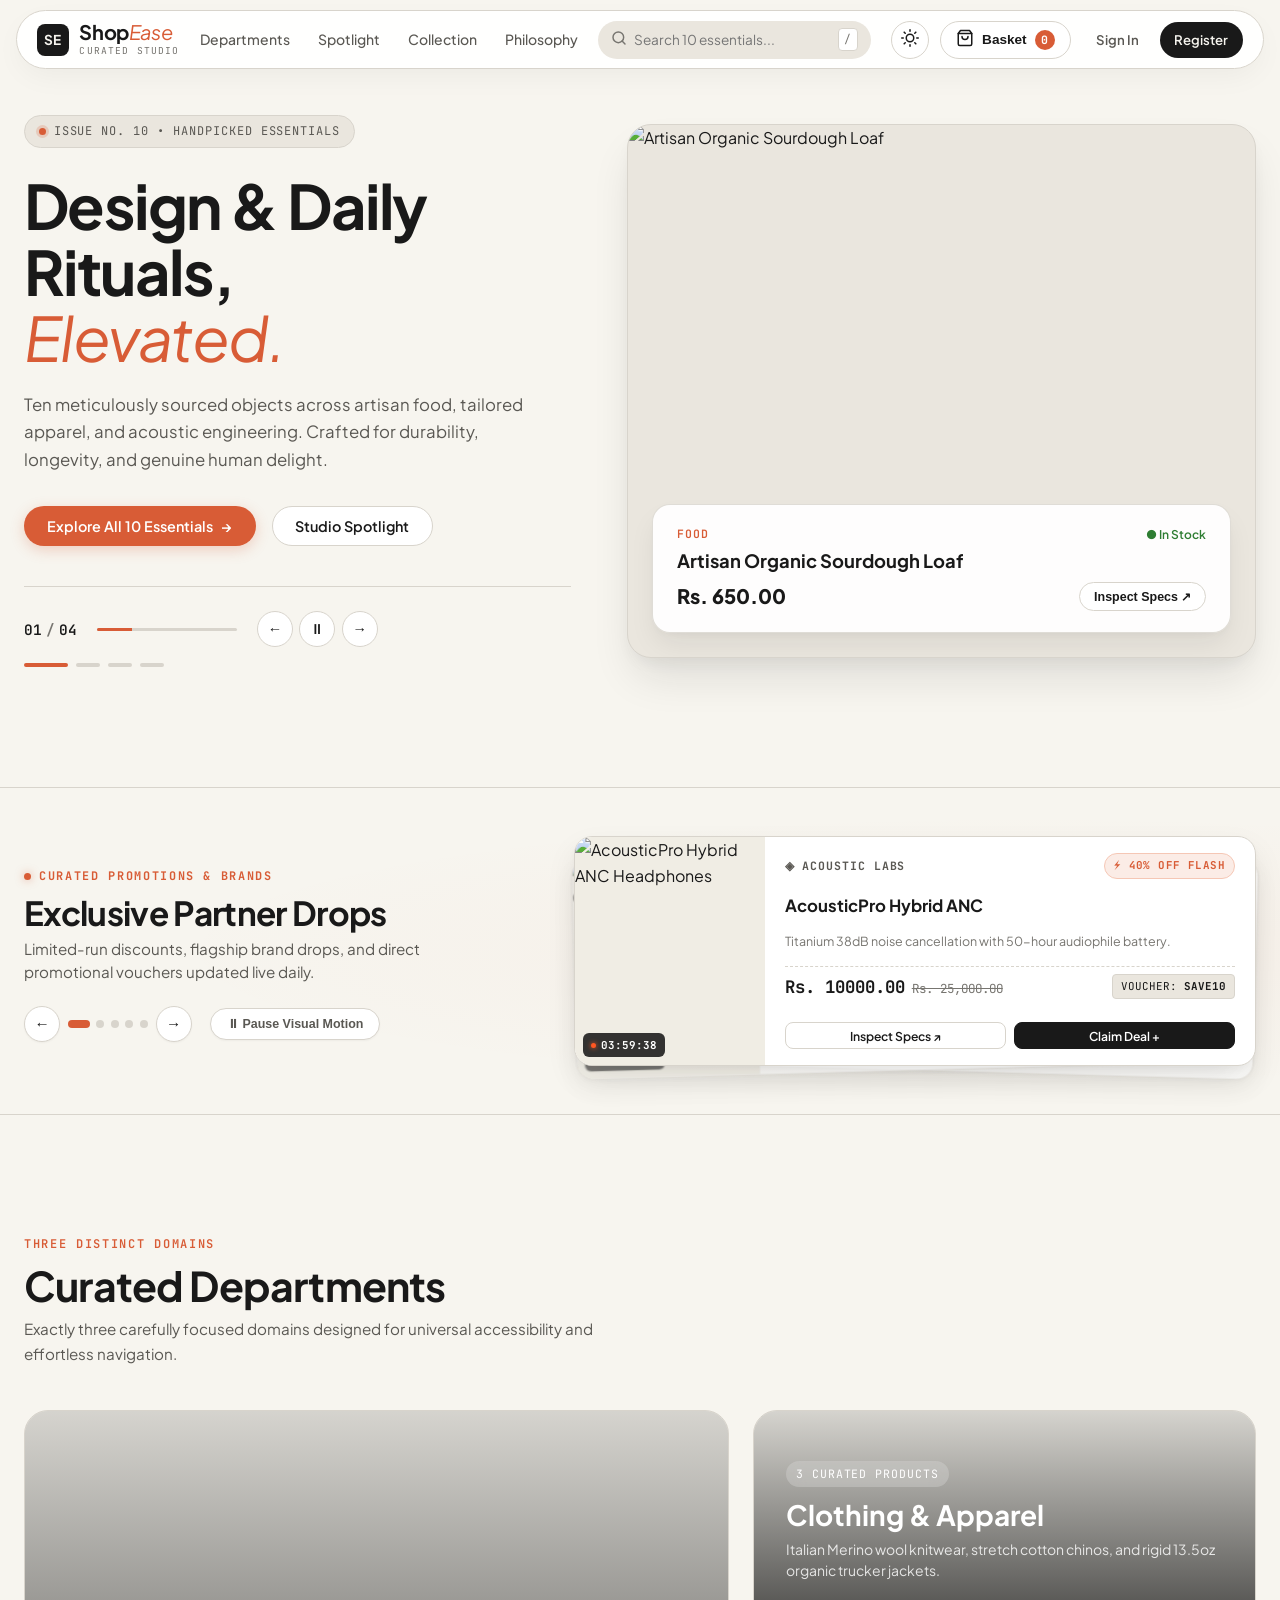
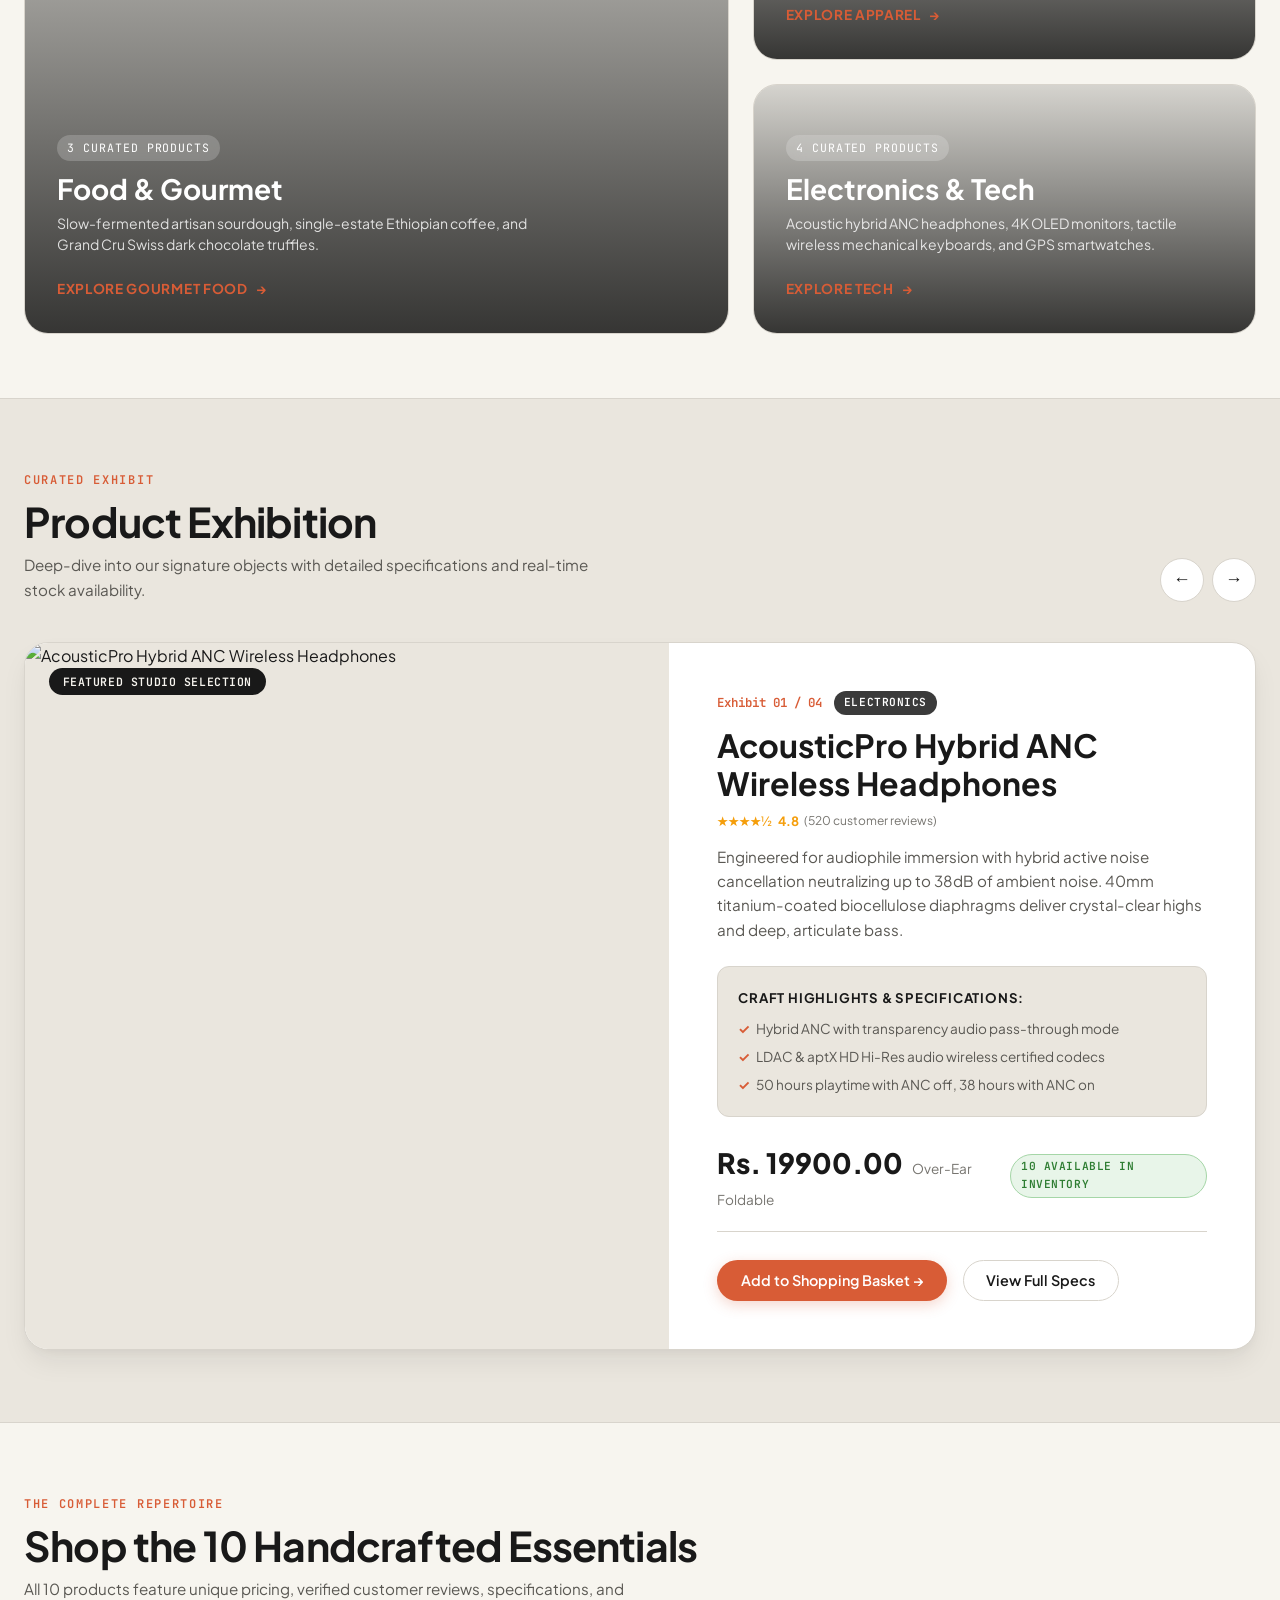
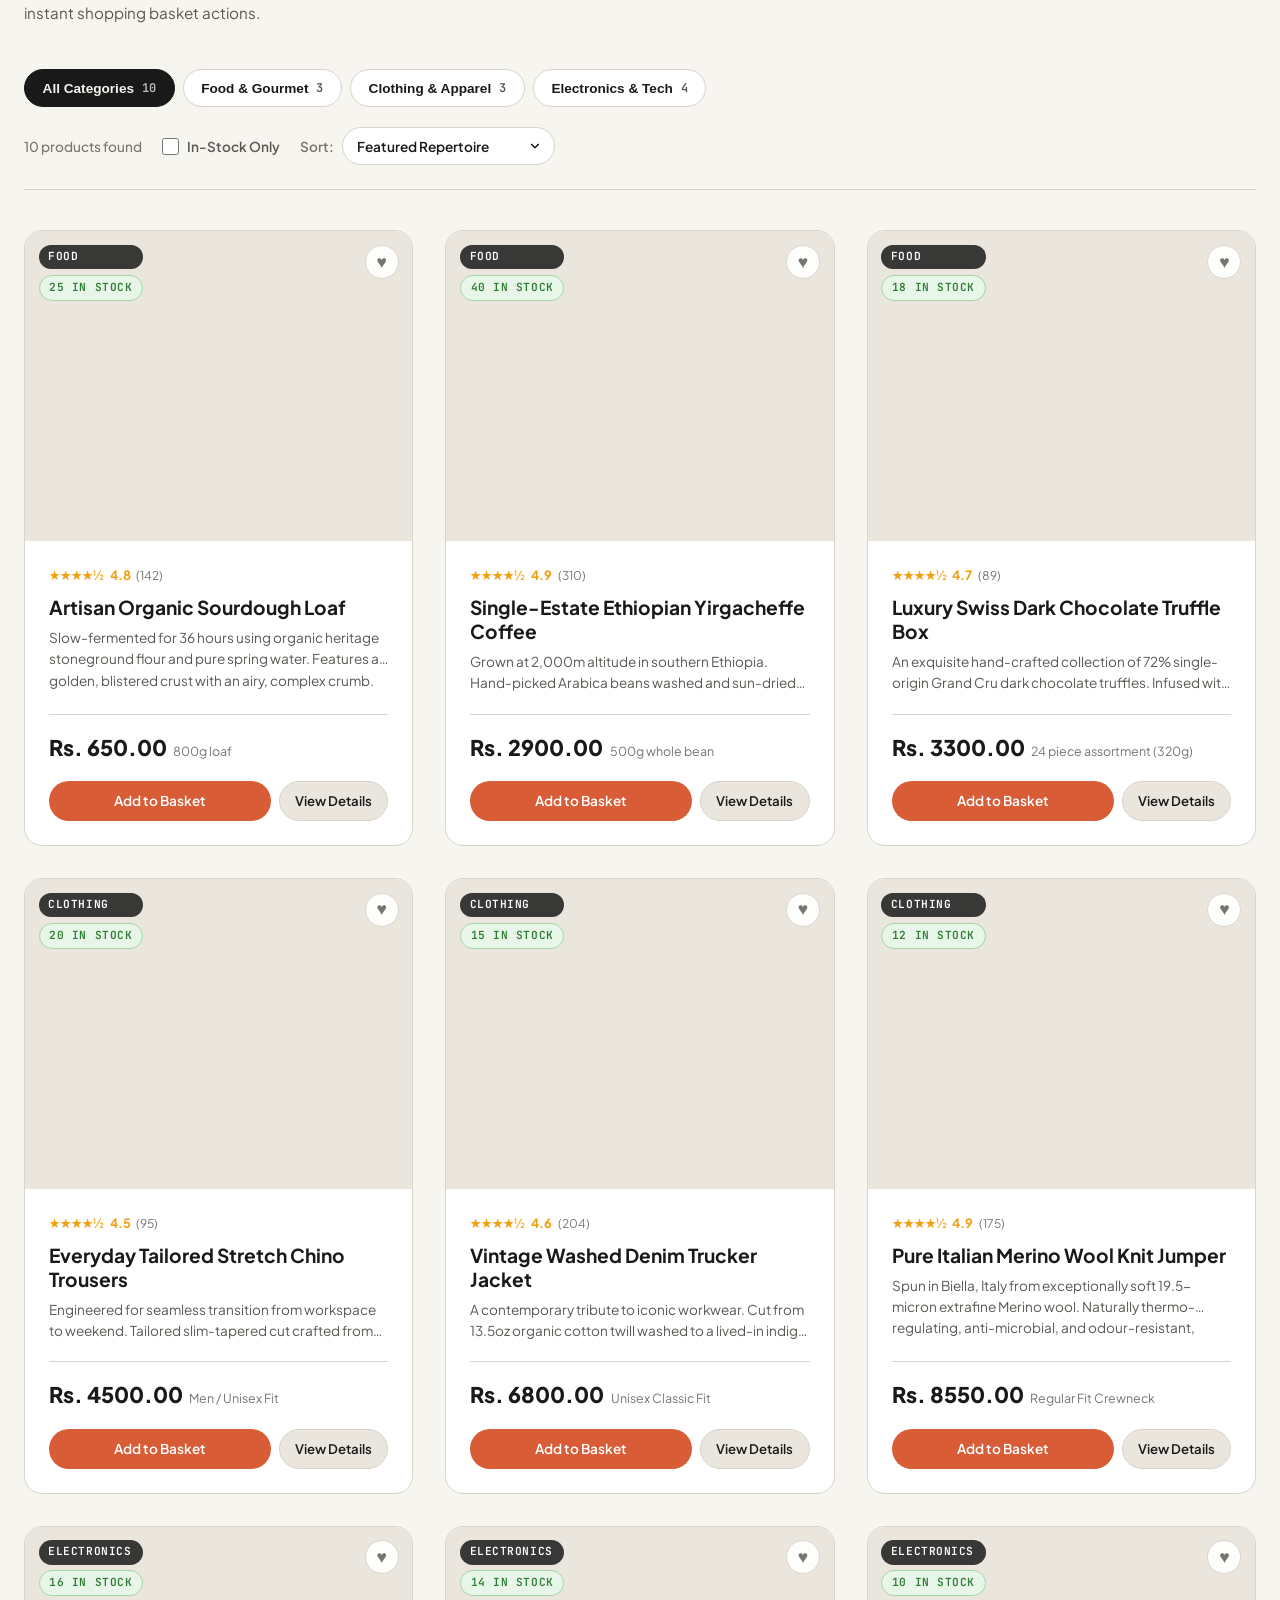
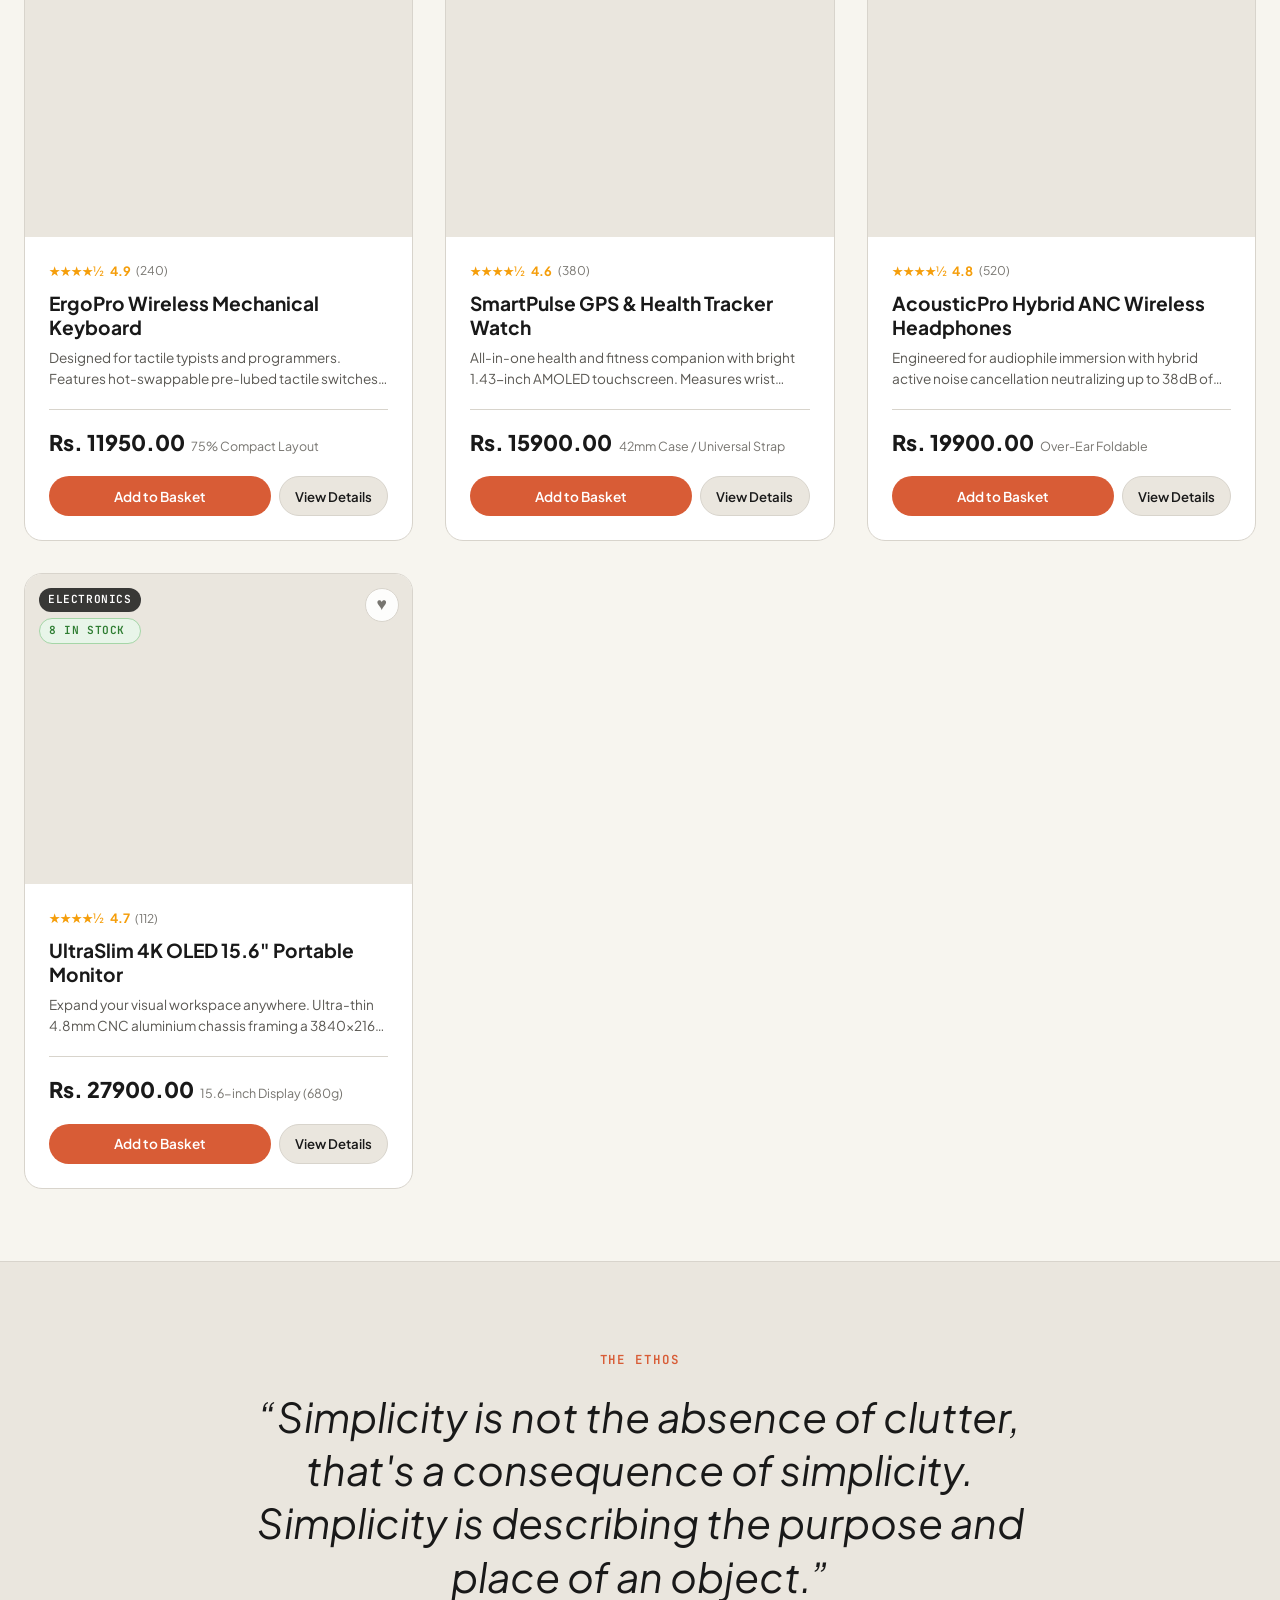
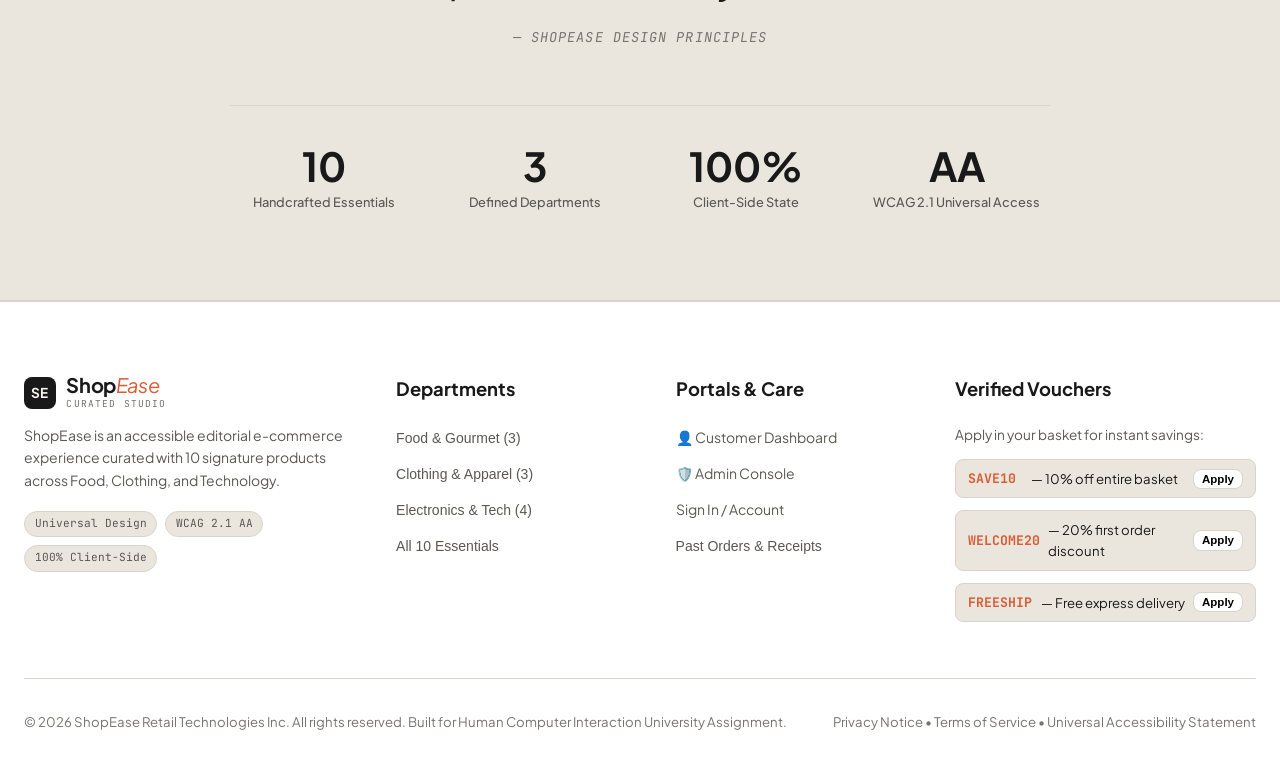
==== commit 18df326c: "Updated all files" ====
--- a/index.html
+++ b/index.html
@@ -340,8 +340,8 @@
 
                 <div class="promo-card-footer">
                   <div class="promo-price-block">
-                    <span class="promo-price-deal">Rs. 119.99</span>
-                    <span class="promo-price-old">Rs. 199.99</span>
+                    <span class="promo-price-deal">Rs. 10000.00</span>
+                    <span class="promo-price-old">Rs. 25,000.00</span>
                   </div>
                   
                   <div class="promo-code-btn" role="button" tabindex="0" title="Click to copy voucher code" onclick="navigator.clipboard?.writeText('SAVE10'); if(window.shopeaseToast){window.shopeaseToast('Voucher SAVE10 copied to clipboard!', 'success');}">
@@ -386,8 +386,8 @@
 
                 <div class="promo-card-footer">
                   <div class="promo-price-block">
-                    <span class="promo-price-deal">Rs. 111.30</span>
-                    <span class="promo-price-old">Rs. 159.00</span>
+                    <span class="promo-price-deal">Rs. 10,800.00</span>
+                    <span class="promo-price-old">Rs. 36,000.00</span>
                   </div>
                   
                   <div class="promo-code-btn" role="button" tabindex="0" title="Click to copy voucher code" onclick="navigator.clipboard?.writeText('WELCOME20'); if(window.shopeaseToast){window.shopeaseToast('Voucher WELCOME20 copied!', 'success');}">
@@ -432,8 +432,8 @@
 
                 <div class="promo-card-footer">
                   <div class="promo-price-block">
-                    <span class="promo-price-deal">Rs. 89.62</span>
-                    <span class="promo-price-old">Rs. 119.50</span>
+                    <span class="promo-price-deal">Rs. 14250.00</span>
+                    <span class="promo-price-old">Rs. 57,000.00</span>
                   </div>
                   
                   <div class="promo-code-btn" role="button" tabindex="0" title="Click to copy voucher code" onclick="navigator.clipboard?.writeText('FREESHIP'); if(window.shopeaseToast){window.shopeaseToast('Voucher FREESHIP copied!', 'success');}">
@@ -478,8 +478,8 @@
 
                 <div class="promo-card-footer">
                   <div class="promo-price-block">
-                    <span class="promo-price-deal">Rs. 55.57</span>
-                    <span class="promo-price-old">Rs. 85.50</span>
+                    <span class="promo-price-deal">Rs. 26,250.00</span>
+                    <span class="promo-price-old">Rs. 75,000.00</span>
                   </div>
                   
                   <div class="promo-code-btn" role="button" tabindex="0" title="Click to copy voucher code" onclick="navigator.clipboard?.writeText('SAVE10'); if(window.shopeaseToast){window.shopeaseToast('Voucher SAVE10 copied!', 'success');}">
@@ -524,8 +524,8 @@
 
                 <div class="promo-card-footer">
                   <div class="promo-price-block">
-                    <span class="promo-price-deal">Rs. 16.50</span>
-                    <span class="promo-price-old">Rs. 22.00</span>
+                    <span class="promo-price-deal">Rs. 4,800.00</span>
+                    <span class="promo-price-old">Rs. 9,600.00</span>
                   </div>
                   
                   <div class="promo-code-btn" role="button" tabindex="0" title="Click to copy voucher code" onclick="navigator.clipboard?.writeText('WELCOME20'); if(window.shopeaseToast){window.shopeaseToast('Voucher WELCOME20 copied!', 'success');}">
@@ -780,7 +780,7 @@
       <div class="delivery-meter-container">
         <div class="delivery-meter">
           <div id="cart-delivery-text" class="meter-text">
-            <span>Spend <strong>Rs. 50.00</strong> for FREE Express Delivery</span>
+            <span>Spend <strong>Rs. 500.00</strong> for FREE Express Delivery</span>
           </div>
           <div class="meter-bar-track">
             <div id="cart-delivery-bar" class="meter-bar-fill" style="width: 0%;"></div>
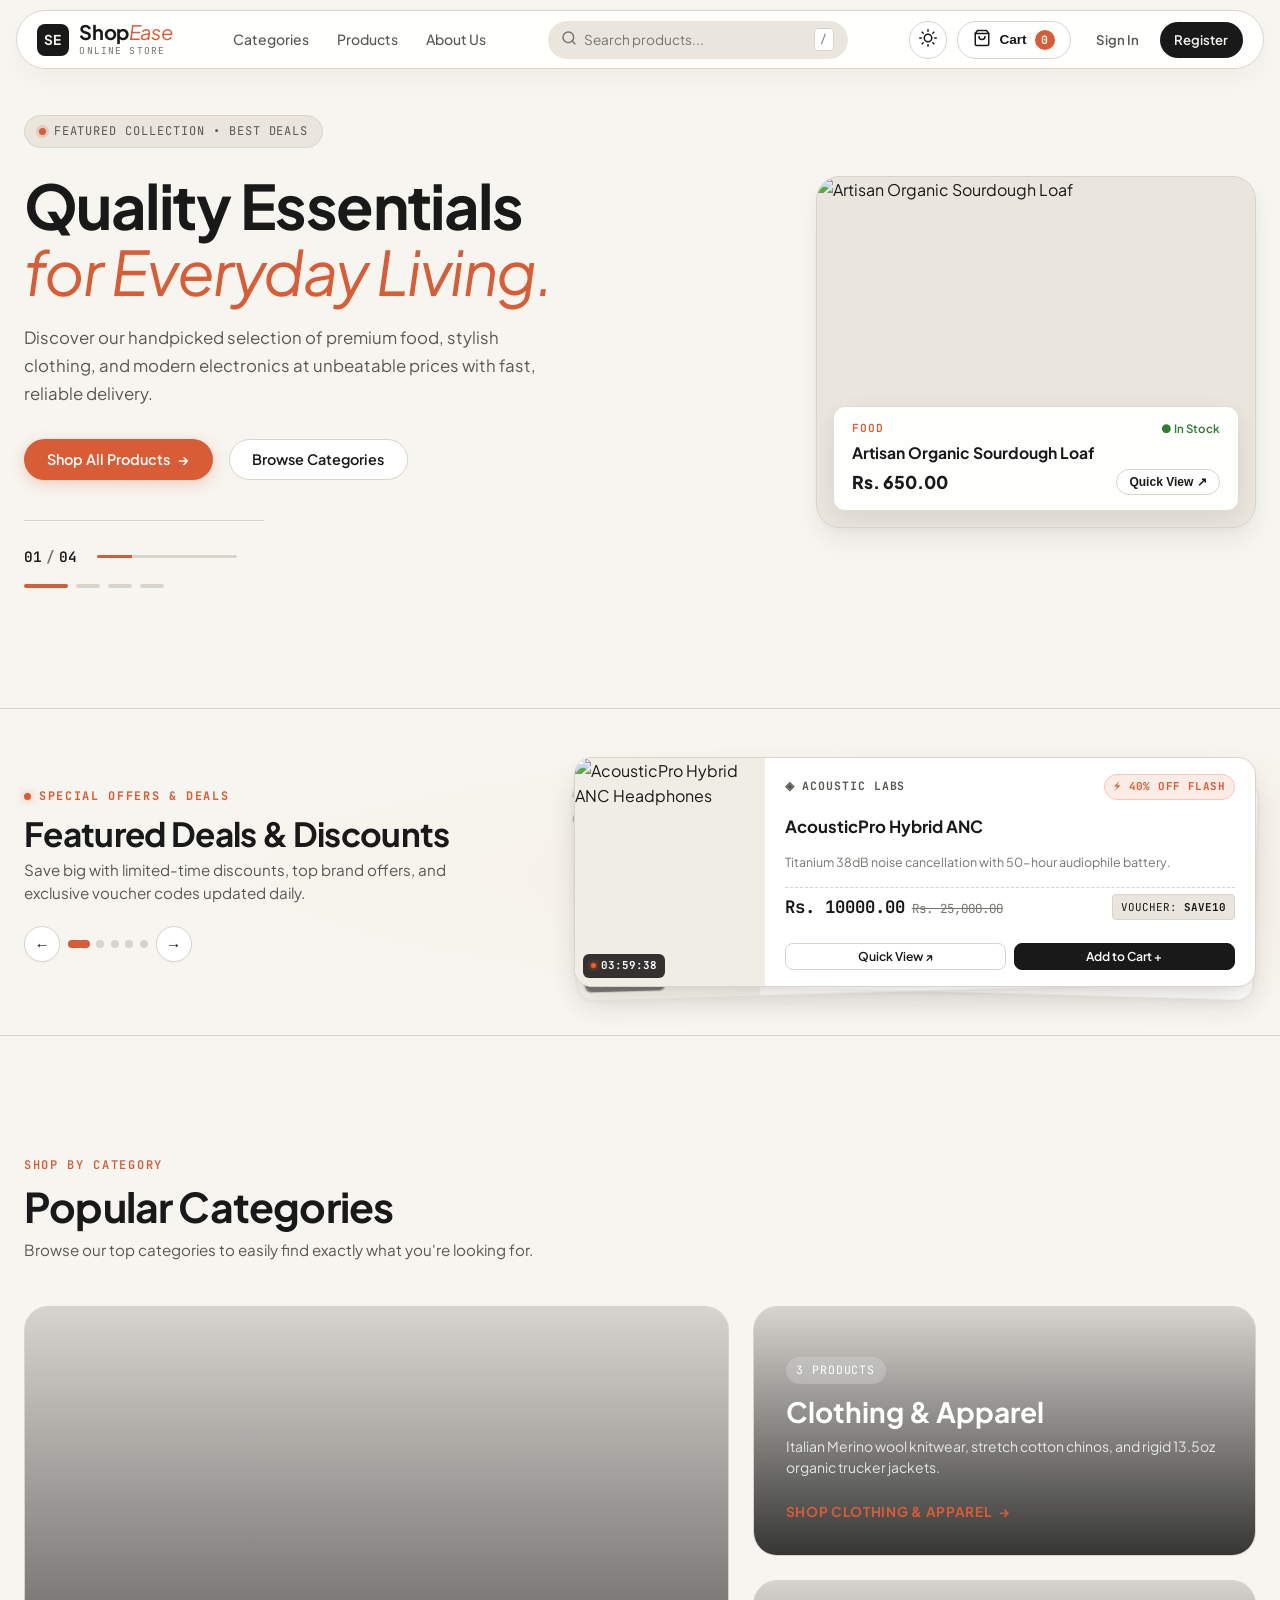
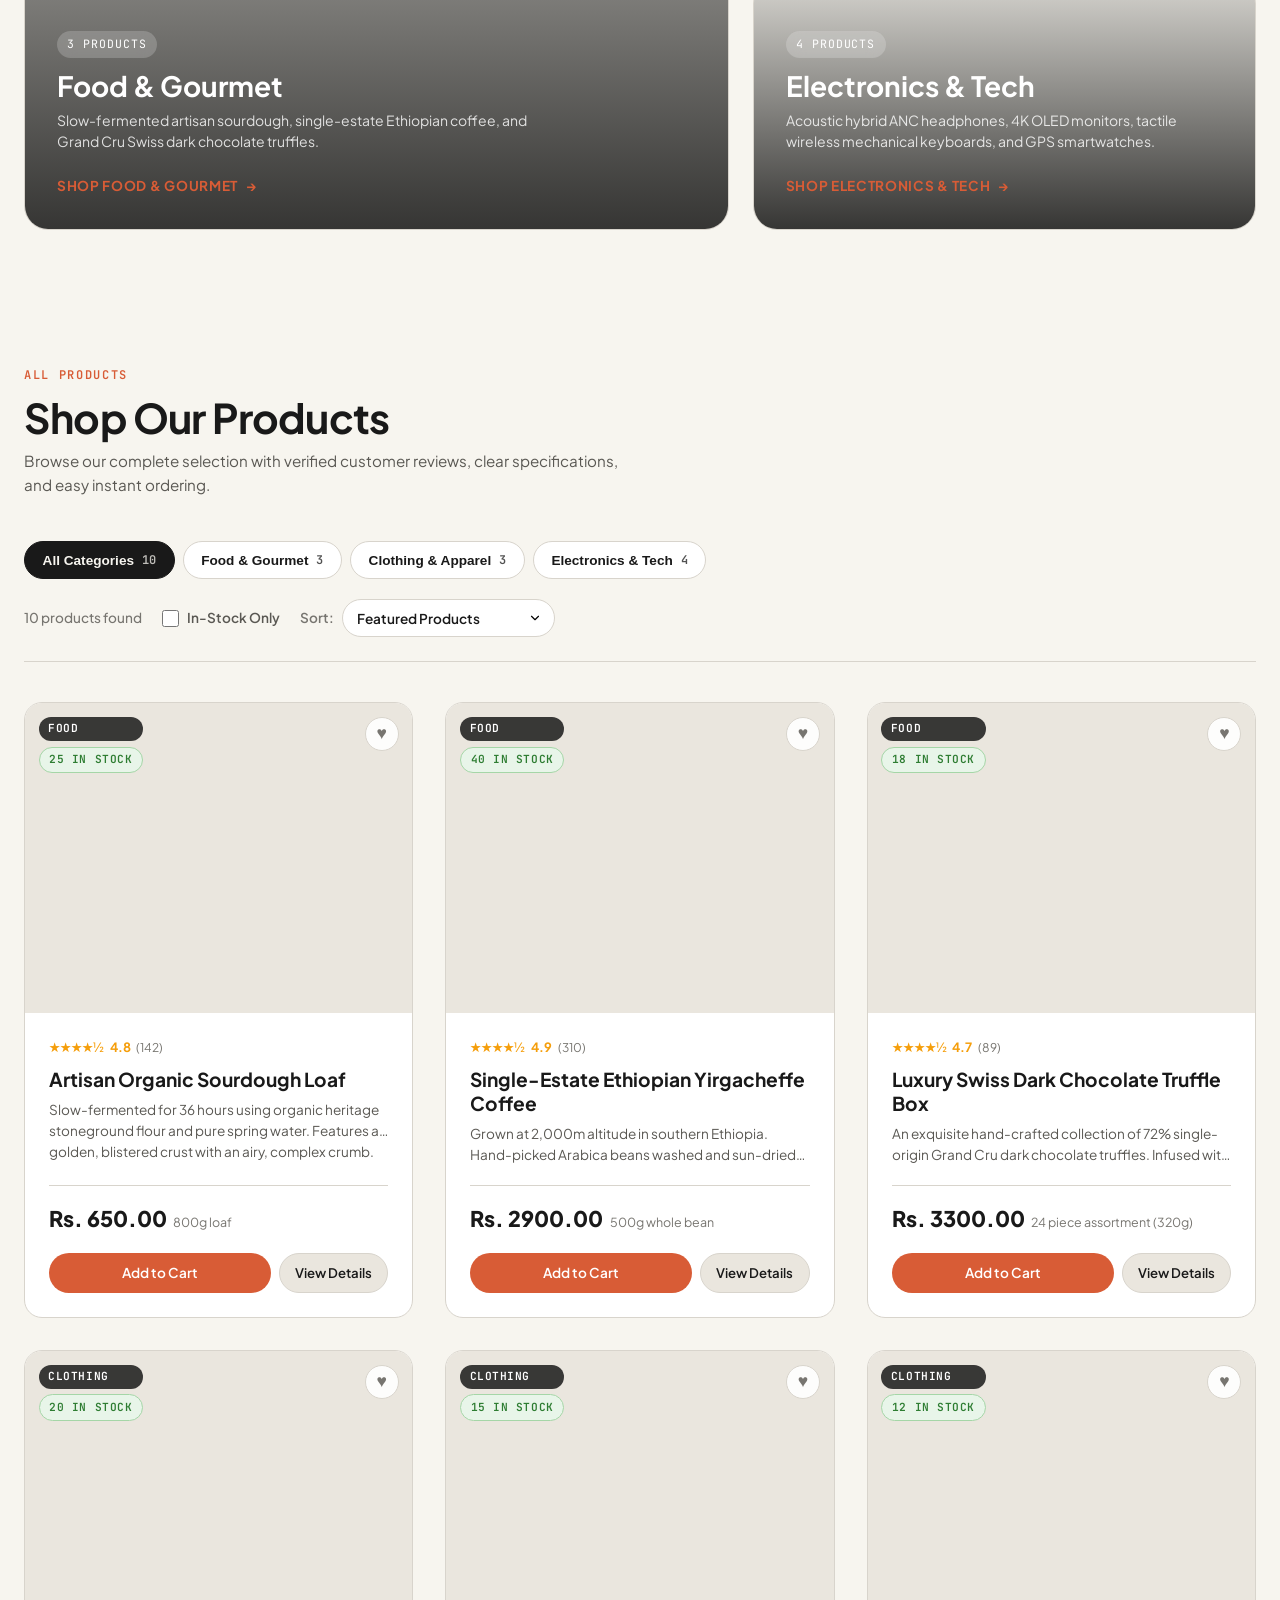
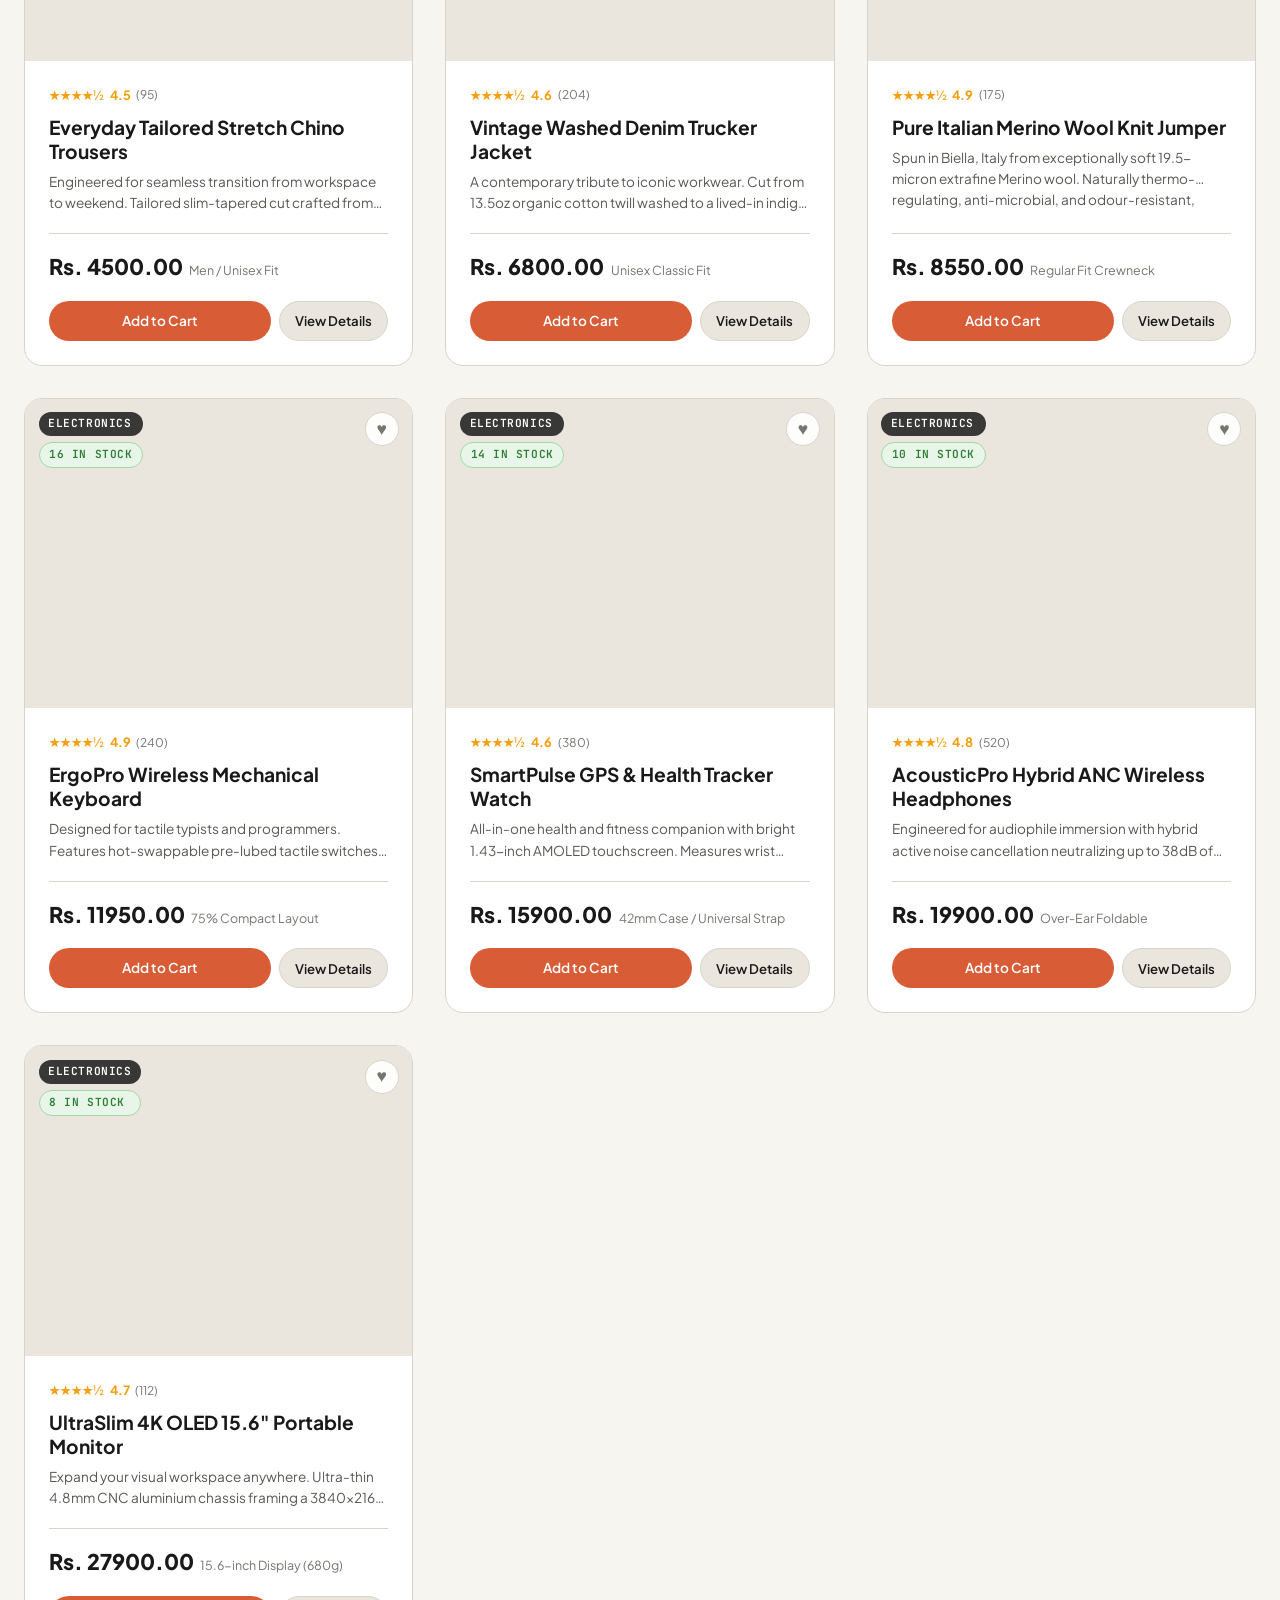
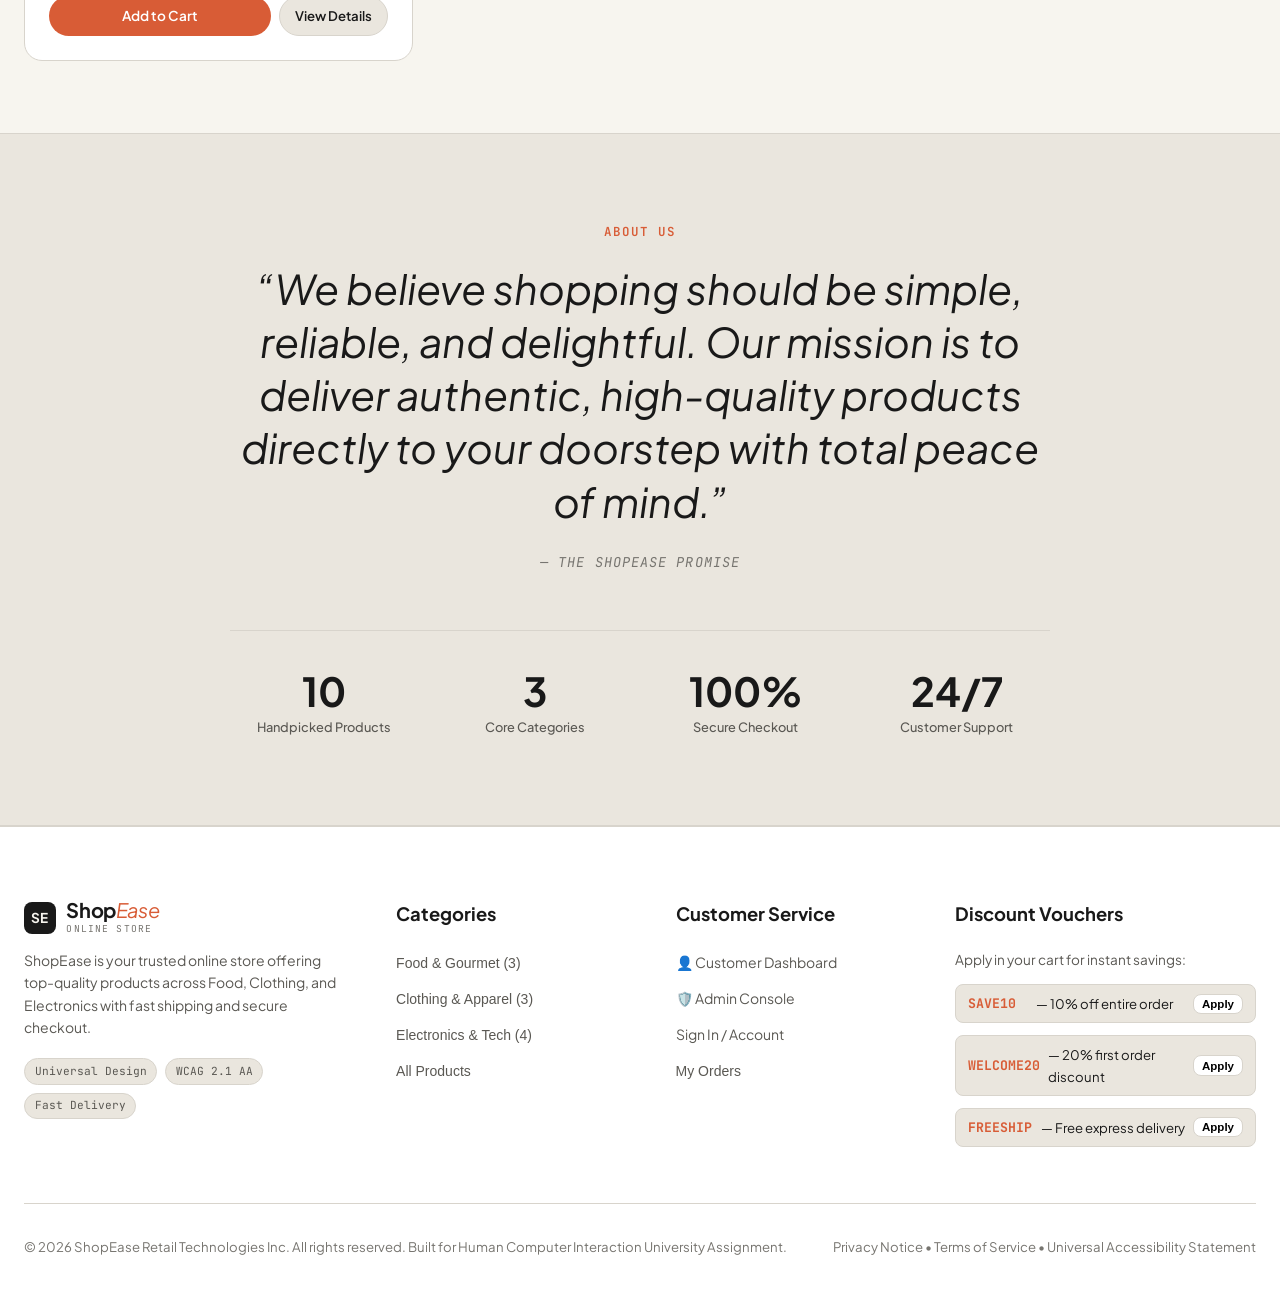
==== commit 58cf63bd: "Refresh ShopEase storefront and cart language Update storefront copy and navigation for a more strai" ====
--- a/index.html
+++ b/index.html
@@ -6,7 +6,7 @@
   <meta name="viewport" content="width=device-width, initial-scale=1.0">
   <meta name="description"
     content="ShopEase - An editorial motion commerce experience featuring 10 handcrafted products across Food, Clothing, and Tech. Built with Universal Design and WCAG 2.1 AA principles.">
-  <title>ShopEase | Curated Essentials • Editorial Motion Commerce</title>
+  <title>ShopEase</title>
 
   <!-- Preconnect to image and font sources -->
   <link rel="preconnect" href="https://images.unsplash.com">
@@ -38,19 +38,18 @@
             <span class="brand-monogram" aria-hidden="true">SE</span>
             <div class="brand-text-group">
               <span class="brand-title">Shop<span>Ease</span></span>
-              <span class="brand-sub">Curated Studio</span>
+              <span class="brand-sub">Online Store</span>
             </div>
           </a>
 
-          <!-- Editorial Nav Links (Desktop) -->
+          <!-- Nav Links (Desktop) -->
           <div class="desktop-nav-links" role="menubar">
-            <a href="#categories-section" class="nav-anchor" role="menuitem">Departments</a>
-            <a href="#spotlight-section" class="nav-anchor" role="menuitem">Spotlight</a>
-            <a href="#catalog-section" class="nav-anchor" role="menuitem">Collection</a>
-            <a href="#story-section" class="nav-anchor" role="menuitem">Philosophy</a>
-          </div>
-
-          <!-- Creative Search Capsule -->
+            <a href="#categories-section" class="nav-anchor" role="menuitem">Categories</a>
+            <a href="#catalog-section" class="nav-anchor" role="menuitem">Products</a>
+            <a href="#story-section" class="nav-anchor" role="menuitem">About Us</a>
+          </div>
+
+          <!-- Search Bar -->
           <form class="search-form" id="search-form" role="search" onsubmit="event.preventDefault();">
             <label for="search-input" class="sr-only">Search products by name, category, or features</label>
             <div class="search-input-wrapper">
@@ -61,7 +60,7 @@
                   <line x1="21" y1="21" x2="16.65" y2="16.65"></line>
                 </svg>
               </span>
-              <input type="search" id="search-input" class="search-input" placeholder="Search 10 essentials..."
+              <input type="search" id="search-input" class="search-input" placeholder="Search products..."
                 autocomplete="off" />
               <kbd class="search-kbd" title="Press '/' anywhere to search">/</kbd>
               <button type="button" id="search-clear-btn" class="search-clear-btn" aria-label="Clear search query"
@@ -93,9 +92,9 @@
               </span>
             </button>
 
-            <!-- Shopping Basket Button with Real-time Count Badge -->
-            <button type="button" id="cart-toggle-btn" class="nav-btn-cart" aria-label="Open shopping basket"
-              title="Shopping Basket">
+            <!-- Shopping Cart Button with Real-time Count Badge -->
+            <button type="button" id="cart-toggle-btn" class="nav-btn-cart" aria-label="Open shopping cart"
+              title="Shopping Cart">
               <span class="cart-icon-wrapper" aria-hidden="true">
                 <svg width="18" height="18" viewBox="0 0 24 24" fill="none" stroke="currentColor" stroke-width="2"
                   stroke-linecap="round" stroke-linejoin="round">
@@ -104,8 +103,8 @@
                   <path d="M16 10a4 4 0 0 1-8 0"></path>
                 </svg>
               </span>
-              <span class="cart-btn-text">Basket</span>
-              <span id="cart-badge" class="cart-badge" aria-label="0 items in basket">0</span>
+              <span class="cart-btn-text">Cart</span>
+              <span id="cart-badge" class="cart-badge" aria-label="0 items in cart">0</span>
             </button>
 
             <!-- Navigation Actions (Dynamic according to auth status) -->
@@ -145,10 +144,9 @@
           aria-label="Close mobile navigation">✕</button>
       </div>
       <div class="mobile-drawer-nav">
-        <a href="#categories-section" class="mobile-nav-link">Departments</a>
-        <a href="#spotlight-section" class="mobile-nav-link">Exhibition Spotlight</a>
-        <a href="#catalog-section" class="mobile-nav-link">Shop Collection (10 Products)</a>
-        <a href="#story-section" class="mobile-nav-link">Craft Philosophy</a>
+        <a href="#categories-section" class="mobile-nav-link">Categories</a>
+        <a href="#catalog-section" class="mobile-nav-link">All Products</a>
+        <a href="#story-section" class="mobile-nav-link">About Us</a>
         <hr class="mobile-nav-divider" />
         <a href="login.html" class="mobile-nav-link">Sign In</a>
         <a href="register.html" class="mobile-nav-link mobile-nav-highlight">Create Account</a>
@@ -159,35 +157,34 @@
   <!-- MAIN CONTENT AREA -->
   <main id="main-content" role="main">
 
-    <!-- SECTION B: CINEMATIC HERO WITH INTERACTIVE SWAPPING IMAGES -->
+    <!-- SECTION B: HERO SECTION -->
     <section class="editorial-hero" aria-label="Featured Collection Showcase">
       <div class="container">
         <div class="hero-split-grid">
 
-          <!-- Left Column: Editorial Headline & Storytelling -->
+          <!-- Left Column: Headline & Value Proposition -->
           <div class="hero-editorial-col">
             <div class="hero-badge-pill">
               <span class="hero-pulse-dot" aria-hidden="true"></span>
-              <span>Issue No. 10 • Handpicked Essentials</span>
+              <span>Featured Collection • Best Deals</span>
             </div>
 
             <h1 class="hero-display-title">
-              Design &amp; Daily Rituals, <br />
-              <em>Elevated.</em>
+              Quality Essentials <br />
+              <em>for Everyday Living.</em>
             </h1>
 
             <p class="hero-editorial-summary">
-              Ten meticulously sourced objects across artisan food, tailored apparel, and acoustic engineering. Crafted
-              for durability, longevity, and genuine human delight.
+              Discover our handpicked selection of premium food, stylish clothing, and modern electronics at unbeatable prices with fast, reliable delivery.
             </p>
 
             <div class="hero-cta-group">
               <a href="#catalog-section" class="btn btn-editorial-primary">
-                <span>Explore All 10 Essentials</span>
+                <span>Shop All Products</span>
                 <span class="btn-arrow" aria-hidden="true">→</span>
               </a>
-              <a href="#spotlight-section" class="btn btn-editorial-secondary">
-                <span>Studio Spotlight</span>
+              <a href="#categories-section" class="btn btn-editorial-secondary">
+                <span>Browse Categories</span>
               </a>
             </div>
 
@@ -201,19 +198,6 @@
 
               <div class="hero-progress-track" aria-hidden="true">
                 <div id="hero-progress-fill" class="hero-progress-fill" style="width: 25%;"></div>
-              </div>
-
-              <div class="hero-arrow-buttons">
-                <button type="button" id="hero-prev-btn" class="hero-arrow-btn" aria-label="Previous featured product">
-                  ←
-                </button>
-                <button type="button" id="hero-play-pause-btn" class="hero-arrow-btn hero-play-btn"
-                  aria-label="Pause slideshow" title="Pause / Resume slideshow">
-                  ⏸
-                </button>
-                <button type="button" id="hero-next-btn" class="hero-arrow-btn" aria-label="Next featured product">
-                  →
-                </button>
               </div>
             </div>
 
@@ -231,7 +215,7 @@
 
           </div>
 
-          <!-- Right Column: Oversized Cinematic Swapping Media Stage -->
+          <!-- Right Column: Swapping Media Stage -->
           <div class="hero-media-col" id="hero-stage-wrapper">
             <div class="hero-media-frame">
               <div id="hero-image-stage" class="hero-image-stage">
@@ -239,7 +223,7 @@
                   alt="Artisan Organic Sourdough Loaf" class="hero-stage-img" loading="eager" />
               </div>
 
-              <!-- Floating Editorial Product Pill -->
+              <!-- Floating Product Pill -->
               <div class="hero-floating-card" role="region" aria-label="Active featured item">
                 <div class="hero-card-meta">
                   <span id="hero-card-category" class="hero-card-tag">Food &amp; Gourmet</span>
@@ -249,8 +233,8 @@
                 <div class="hero-card-footer">
                   <span id="hero-card-price" class="hero-card-price">Rs. 4.95</span>
                   <button type="button" id="hero-card-quick-btn" class="hero-card-quick-btn"
-                    aria-label="Quick inspect product">
-                    Inspect Specs ↗
+                    aria-label="Quick view product">
+                    Quick View ↗
                   </button>
                 </div>
               </div>
@@ -262,20 +246,21 @@
     </section>
 
     <!-- SECTION C: PROMOTIONS, BRANDS & DISCOUNTS SWAPPING PANEL -->
-    <section class="cinematic-strip promo-swap-strip" id="cinematic-strip" aria-label="Brand Promotions, Discounts, and Deals Panel">
+    <section class="cinematic-strip promo-swap-strip" id="cinematic-strip"
+      aria-label="Brand Promotions, Discounts, and Deals Panel">
       <div class="cinematic-backdrop-overlay" aria-hidden="true"></div>
-      
+
       <div class="container promo-strip-container">
-        
+
         <!-- Left Column: Editorial Banner Context & Controls -->
         <div class="promo-strip-sidebar">
           <div class="promo-kicker-wrap">
             <span class="promo-kicker-dot" aria-hidden="true"></span>
-            <span class="cinematic-tag promo-kicker-text">CURATED PROMOTIONS &amp; BRANDS</span>
-          </div>
-          <h2 class="cinematic-headline promo-strip-title">Exclusive Partner Drops</h2>
+            <span class="cinematic-tag promo-kicker-text">SPECIAL OFFERS &amp; DEALS</span>
+          </div>
+          <h2 class="cinematic-headline promo-strip-title">Featured Deals &amp; Discounts</h2>
           <p class="cinematic-subtitle promo-strip-subtitle">
-            Limited-run discounts, flagship brand drops, and direct promotional vouchers updated live daily.
+            Save big with limited-time discounts, top brand offers, and exclusive voucher codes updated daily.
           </p>
 
           <!-- Interactive Controls & Motion Toggle -->
@@ -285,44 +270,35 @@
                 <span aria-hidden="true">←</span>
               </button>
               <div class="promo-deck-dots" id="promo-deck-dots" role="tablist" aria-label="Promotional card dots">
-                <button type="button" role="tab" class="promo-dot active" data-index="0" aria-label="Card 1: Acoustic Labs" aria-selected="true"></button>
-                <button type="button" role="tab" class="promo-dot" data-index="1" aria-label="Card 2: SmartPulse" aria-selected="false"></button>
-                <button type="button" role="tab" class="promo-dot" data-index="2" aria-label="Card 3: ErgoPro" aria-selected="false"></button>
-                <button type="button" role="tab" class="promo-dot" data-index="3" aria-label="Card 4: Biella Threads" aria-selected="false"></button>
-                <button type="button" role="tab" class="promo-dot" data-index="4" aria-label="Card 5: Grand Cru" aria-selected="false"></button>
+                <button type="button" role="tab" class="promo-dot active" data-index="0"
+                  aria-label="Card 1: Acoustic Labs" aria-selected="true"></button>
+                <button type="button" role="tab" class="promo-dot" data-index="1" aria-label="Card 2: SmartPulse"
+                  aria-selected="false"></button>
+                <button type="button" role="tab" class="promo-dot" data-index="2" aria-label="Card 3: ErgoPro"
+                  aria-selected="false"></button>
+                <button type="button" role="tab" class="promo-dot" data-index="3" aria-label="Card 4: Biella Threads"
+                  aria-selected="false"></button>
+                <button type="button" role="tab" class="promo-dot" data-index="4" aria-label="Card 5: Grand Cru"
+                  aria-selected="false"></button>
               </div>
               <button type="button" id="promo-next-btn" class="promo-arrow-btn" aria-label="Next promotional card">
                 <span aria-hidden="true">→</span>
               </button>
             </div>
 
-            <div class="cinematic-actions promo-actions-row">
-              <button 
-                type="button" 
-                id="video-motion-btn" 
-                class="btn-motion-toggle promo-motion-btn" 
-                aria-pressed="false"
-                title="Toggle promotional card motion"
-              >
-                <span>⏸ Pause Visual Motion</span>
-              </button>
-            </div>
           </div>
         </div>
 
         <!-- Right Column: Modern Creative Swapping Card Stage -->
         <div class="promo-strip-stage">
-          <div class="promo-swap-deck" id="promo-swap-deck" role="region" aria-label="Promotional Cards Deck" tabindex="0">
-            
+          <div class="promo-swap-deck" id="promo-swap-deck" role="region" aria-label="Promotional Cards Deck"
+            tabindex="0">
+
             <!-- Card 1: ACOUSTIC LABS -->
             <article class="promo-card promo-card--active" data-index="0" data-product-id="prod-09">
               <div class="promo-card-visual">
-                <img 
-                  src="https://images.unsplash.com/photo-1505740420928-5e560c06d30e?auto=format&fit=crop&w=600&q=80" 
-                  alt="AcousticPro Hybrid ANC Headphones"
-                  class="promo-card-img"
-                  loading="lazy"
-                />
+                <img src="https://images.unsplash.com/photo-1505740420928-5e560c06d30e?auto=format&fit=crop&w=600&q=80"
+                  alt="AcousticPro Hybrid ANC Headphones" class="promo-card-img" loading="lazy" />
                 <div class="promo-timer-pill" aria-label="Time remaining for offer">
                   <span class="timer-dot"></span>
                   <span class="timer-digits" data-countdown="14380">03:59:40</span>
@@ -334,7 +310,7 @@
                   <span class="promo-brand-badge">◈ ACOUSTIC LABS</span>
                   <span class="promo-discount-badge badge-orange">⚡ 40% OFF FLASH</span>
                 </div>
-                
+
                 <h3 class="promo-card-title">AcousticPro Hybrid ANC</h3>
                 <p class="promo-card-desc">Titanium 38dB noise cancellation with 50-hour audiophile battery.</p>
 
@@ -343,18 +319,20 @@
                     <span class="promo-price-deal">Rs. 10000.00</span>
                     <span class="promo-price-old">Rs. 25,000.00</span>
                   </div>
-                  
-                  <div class="promo-code-btn" role="button" tabindex="0" title="Click to copy voucher code" onclick="navigator.clipboard?.writeText('SAVE10'); if(window.shopeaseToast){window.shopeaseToast('Voucher SAVE10 copied to clipboard!', 'success');}">
+
+                  <div class="promo-code-btn" role="button" tabindex="0" title="Click to copy voucher code"
+                    onclick="navigator.clipboard?.writeText('SAVE10'); if(window.shopeaseToast){window.shopeaseToast('Voucher SAVE10 copied to clipboard!', 'success');}">
                     <span>VOUCHER:</span> <strong>SAVE10</strong>
                   </div>
                 </div>
 
                 <div class="promo-card-actions">
-                  <button type="button" class="btn btn-outline-compact" onclick="window.shopeaseOpenQuickView('prod-09')">
-                    <span>Inspect Specs ↗</span>
+                  <button type="button" class="btn btn-outline-compact"
+                    onclick="window.shopeaseOpenQuickView('prod-09')">
+                    <span>Quick View ↗</span>
                   </button>
                   <button type="button" class="btn btn-primary-compact" onclick="window.shopeaseQuickAdd('prod-09')">
-                    <span>Claim Deal +</span>
+                    <span>Add to Cart +</span>
                   </button>
                 </div>
               </div>
@@ -363,12 +341,8 @@
             <!-- Card 2: SMARTPULSE LABS -->
             <article class="promo-card" data-index="1" data-product-id="prod-08">
               <div class="promo-card-visual">
-                <img 
-                  src="https://images.unsplash.com/photo-1523275335684-37898b6baf30?auto=format&fit=crop&w=600&q=80" 
-                  alt="SmartPulse GPS & Health Tracker Watch"
-                  class="promo-card-img"
-                  loading="lazy"
-                />
+                <img src="https://images.unsplash.com/photo-1523275335684-37898b6baf30?auto=format&fit=crop&w=600&q=80"
+                  alt="SmartPulse GPS & Health Tracker Watch" class="promo-card-img" loading="lazy" />
                 <div class="promo-timer-pill" aria-label="Time remaining for offer">
                   <span class="timer-dot"></span>
                   <span class="timer-digits" data-countdown="21580">05:59:40</span>
@@ -380,7 +354,7 @@
                   <span class="promo-brand-badge">❖ SMARTPULSE LABS</span>
                   <span class="promo-discount-badge badge-green">🔥 30% VIP OFFER</span>
                 </div>
-                
+
                 <h3 class="promo-card-title">SmartPulse GPS Watch</h3>
                 <p class="promo-card-desc">1.43" AMOLED retina display with clinical ECG &amp; 5ATM water rating.</p>
 
@@ -389,18 +363,20 @@
                     <span class="promo-price-deal">Rs. 10,800.00</span>
                     <span class="promo-price-old">Rs. 36,000.00</span>
                   </div>
-                  
-                  <div class="promo-code-btn" role="button" tabindex="0" title="Click to copy voucher code" onclick="navigator.clipboard?.writeText('WELCOME20'); if(window.shopeaseToast){window.shopeaseToast('Voucher WELCOME20 copied!', 'success');}">
+
+                  <div class="promo-code-btn" role="button" tabindex="0" title="Click to copy voucher code"
+                    onclick="navigator.clipboard?.writeText('WELCOME20'); if(window.shopeaseToast){window.shopeaseToast('Voucher WELCOME20 copied!', 'success');}">
                     <span>VOUCHER:</span> <strong>WELCOME20</strong>
                   </div>
                 </div>
 
                 <div class="promo-card-actions">
-                  <button type="button" class="btn btn-outline-compact" onclick="window.shopeaseOpenQuickView('prod-08')">
-                    <span>Inspect Specs ↗</span>
+                  <button type="button" class="btn btn-outline-compact"
+                    onclick="window.shopeaseOpenQuickView('prod-08')">
+                    <span>Quick View ↗</span>
                   </button>
                   <button type="button" class="btn btn-primary-compact" onclick="window.shopeaseQuickAdd('prod-08')">
-                    <span>Claim Deal +</span>
+                    <span>Add to Cart +</span>
                   </button>
                 </div>
               </div>
@@ -409,12 +385,8 @@
             <!-- Card 3: ERGOPRO SYSTEMS -->
             <article class="promo-card" data-index="2" data-product-id="prod-07">
               <div class="promo-card-visual">
-                <img 
-                  src="https://images.unsplash.com/photo-1587829741301-dc798b83add3?auto=format&fit=crop&w=600&q=80" 
-                  alt="ErgoPro Wireless Mechanical Keyboard"
-                  class="promo-card-img"
-                  loading="lazy"
-                />
+                <img src="https://images.unsplash.com/photo-1587829741301-dc798b83add3?auto=format&fit=crop&w=600&q=80"
+                  alt="ErgoPro Wireless Mechanical Keyboard" class="promo-card-img" loading="lazy" />
                 <div class="promo-timer-pill" aria-label="Time remaining for offer">
                   <span class="timer-dot"></span>
                   <span class="timer-digits" data-countdown="9800">02:43:20</span>
@@ -426,7 +398,7 @@
                   <span class="promo-brand-badge">▲ ERGOPRO SYSTEMS</span>
                   <span class="promo-discount-badge badge-purple">⚡ 25% EXCLUSIVE</span>
                 </div>
-                
+
                 <h3 class="promo-card-title">ErgoPro Tri-Mode Mech</h3>
                 <p class="promo-card-desc">Hot-swap tactile switches, CNC aluminium frame, sound silicone gasket.</p>
 
@@ -435,18 +407,20 @@
                     <span class="promo-price-deal">Rs. 14250.00</span>
                     <span class="promo-price-old">Rs. 57,000.00</span>
                   </div>
-                  
-                  <div class="promo-code-btn" role="button" tabindex="0" title="Click to copy voucher code" onclick="navigator.clipboard?.writeText('FREESHIP'); if(window.shopeaseToast){window.shopeaseToast('Voucher FREESHIP copied!', 'success');}">
+
+                  <div class="promo-code-btn" role="button" tabindex="0" title="Click to copy voucher code"
+                    onclick="navigator.clipboard?.writeText('FREESHIP'); if(window.shopeaseToast){window.shopeaseToast('Voucher FREESHIP copied!', 'success');}">
                     <span>VOUCHER:</span> <strong>FREESHIP</strong>
                   </div>
                 </div>
 
                 <div class="promo-card-actions">
-                  <button type="button" class="btn btn-outline-compact" onclick="window.shopeaseOpenQuickView('prod-07')">
-                    <span>Inspect Specs ↗</span>
+                  <button type="button" class="btn btn-outline-compact"
+                    onclick="window.shopeaseOpenQuickView('prod-07')">
+                    <span>Quick View ↗</span>
                   </button>
                   <button type="button" class="btn btn-primary-compact" onclick="window.shopeaseQuickAdd('prod-07')">
-                    <span>Claim Deal +</span>
+                    <span>Add to Cart +</span>
                   </button>
                 </div>
               </div>
@@ -455,12 +429,8 @@
             <!-- Card 4: BIELLA THREADS -->
             <article class="promo-card" data-index="3" data-product-id="prod-06">
               <div class="promo-card-visual">
-                <img 
-                  src="https://images.unsplash.com/photo-1620799140408-edc6dcb6d633?auto=format&fit=crop&w=600&q=80" 
-                  alt="Pure Italian Merino Wool Knit Jumper"
-                  class="promo-card-img"
-                  loading="lazy"
-                />
+                <img src="https://images.unsplash.com/photo-1620799140408-edc6dcb6d633?auto=format&fit=crop&w=600&q=80"
+                  alt="Pure Italian Merino Wool Knit Jumper" class="promo-card-img" loading="lazy" />
                 <div class="promo-timer-pill" aria-label="Time remaining for offer">
                   <span class="timer-dot"></span>
                   <span class="timer-digits" data-countdown="32400">08:59:50</span>
@@ -472,27 +442,30 @@
                   <span class="promo-brand-badge">◈ BIELLA THREADS</span>
                   <span class="promo-discount-badge badge-amber">✨ 35% BATCH DROP</span>
                 </div>
-                
+
                 <h3 class="promo-card-title">Italian Wool Jumper</h3>
-                <p class="promo-card-desc">Spun in Biella, Italy. 19.5μ Extrafine Merino with natural temperature control.</p>
+                <p class="promo-card-desc">Spun in Biella, Italy. 19.5μ Extrafine Merino with natural temperature
+                  control.</p>
 
                 <div class="promo-card-footer">
                   <div class="promo-price-block">
                     <span class="promo-price-deal">Rs. 26,250.00</span>
                     <span class="promo-price-old">Rs. 75,000.00</span>
                   </div>
-                  
-                  <div class="promo-code-btn" role="button" tabindex="0" title="Click to copy voucher code" onclick="navigator.clipboard?.writeText('SAVE10'); if(window.shopeaseToast){window.shopeaseToast('Voucher SAVE10 copied!', 'success');}">
+
+                  <div class="promo-code-btn" role="button" tabindex="0" title="Click to copy voucher code"
+                    onclick="navigator.clipboard?.writeText('SAVE10'); if(window.shopeaseToast){window.shopeaseToast('Voucher SAVE10 copied!', 'success');}">
                     <span>VOUCHER:</span> <strong>SAVE10</strong>
                   </div>
                 </div>
 
                 <div class="promo-card-actions">
-                  <button type="button" class="btn btn-outline-compact" onclick="window.shopeaseOpenQuickView('prod-06')">
-                    <span>Inspect Specs ↗</span>
+                  <button type="button" class="btn btn-outline-compact"
+                    onclick="window.shopeaseOpenQuickView('prod-06')">
+                    <span>Quick View ↗</span>
                   </button>
                   <button type="button" class="btn btn-primary-compact" onclick="window.shopeaseQuickAdd('prod-06')">
-                    <span>Claim Deal +</span>
+                    <span>Add to Cart +</span>
                   </button>
                 </div>
               </div>
@@ -501,12 +474,8 @@
             <!-- Card 5: GRAND CRU RESERVE -->
             <article class="promo-card" data-index="4" data-product-id="prod-03">
               <div class="promo-card-visual">
-                <img 
-                  src="https://images.unsplash.com/photo-1549007994-cb92caebd54b?auto=format&fit=crop&w=600&q=80" 
-                  alt="Luxury Swiss Dark Chocolate Truffle Box"
-                  class="promo-card-img"
-                  loading="lazy"
-                />
+                <img src="https://images.unsplash.com/photo-1549007994-cb92caebd54b?auto=format&fit=crop&w=600&q=80"
+                  alt="Luxury Swiss Dark Chocolate Truffle Box" class="promo-card-img" loading="lazy" />
                 <div class="promo-timer-pill" aria-label="Time remaining for offer">
                   <span class="timer-dot"></span>
                   <span class="timer-digits" data-countdown="18000">04:59:50</span>
@@ -518,27 +487,30 @@
                   <span class="promo-brand-badge">❖ GRAND CRU RESERVE</span>
                   <span class="promo-discount-badge badge-rose">🎁 BOGO 50% OFF</span>
                 </div>
-                
+
                 <h3 class="promo-card-title">Swiss Truffle Assortment</h3>
-                <p class="promo-card-desc">72% Ecuadorian Grand Cru infused with Brittany sea-salt caramel &amp; vanilla.</p>
+                <p class="promo-card-desc">72% Ecuadorian Grand Cru infused with Brittany sea-salt caramel &amp;
+                  vanilla.</p>
 
                 <div class="promo-card-footer">
                   <div class="promo-price-block">
                     <span class="promo-price-deal">Rs. 4,800.00</span>
                     <span class="promo-price-old">Rs. 9,600.00</span>
                   </div>
-                  
-                  <div class="promo-code-btn" role="button" tabindex="0" title="Click to copy voucher code" onclick="navigator.clipboard?.writeText('WELCOME20'); if(window.shopeaseToast){window.shopeaseToast('Voucher WELCOME20 copied!', 'success');}">
+
+                  <div class="promo-code-btn" role="button" tabindex="0" title="Click to copy voucher code"
+                    onclick="navigator.clipboard?.writeText('WELCOME20'); if(window.shopeaseToast){window.shopeaseToast('Voucher WELCOME20 copied!', 'success');}">
                     <span>VOUCHER:</span> <strong>WELCOME20</strong>
                   </div>
                 </div>
 
                 <div class="promo-card-actions">
-                  <button type="button" class="btn btn-outline-compact" onclick="window.shopeaseOpenQuickView('prod-03')">
-                    <span>Inspect Specs ↗</span>
+                  <button type="button" class="btn btn-outline-compact"
+                    onclick="window.shopeaseOpenQuickView('prod-03')">
+                    <span>Quick View ↗</span>
                   </button>
                   <button type="button" class="btn btn-primary-compact" onclick="window.shopeaseQuickAdd('prod-03')">
-                    <span>Claim Deal +</span>
+                    <span>Add to Cart +</span>
                   </button>
                 </div>
               </div>
@@ -550,38 +522,38 @@
       </div>
     </section>
 
-    <!-- SECTION D: CREATIVE CATEGORY SHOWCASE -->
-    <section class="category-showcase-section" id="categories-section" aria-label="Shop by Department">
+    <!-- SECTION D: POPULAR CATEGORIES -->
+    <section class="category-showcase-section" id="categories-section" aria-label="Shop by Category">
       <div class="container">
 
         <div class="section-editorial-header">
-          <span class="section-kicker">THREE DISTINCT DOMAINS</span>
-          <h2 class="section-editorial-title">Curated Departments</h2>
+          <span class="section-kicker">SHOP BY CATEGORY</span>
+          <h2 class="section-editorial-title">Popular Categories</h2>
           <p class="section-subtitle">
-            Exactly three carefully focused domains designed for universal accessibility and effortless navigation.
+            Browse our top categories to easily find exactly what you're looking for.
           </p>
         </div>
 
-        <!-- Asymmetric Editorial Grid (1 Large Featured + 2 Stacked Tiles) -->
+        <!-- Asymmetric Category Grid -->
         <div class="asymmetric-category-grid">
 
-          <!-- Category 1: Food & Gourmet (Large Heroic Tile) -->
+          <!-- Category 1: Food & Gourmet -->
           <article class="category-tile category-tile-primary" tabindex="0" role="button"
-            aria-label="Department Food and Gourmet: 3 products. Click to filter catalog."
+            aria-label="Category Food and Gourmet: 3 products. Click to filter catalog."
             onclick="window.shopeaseFilterCategory('Food')">
             <div class="category-tile-bg"
               style="background-image: url('https://images.unsplash.com/photo-1509440159596-0249088772ff?auto=format&fit=crop&w=1000&q=80');">
             </div>
             <div class="category-tile-overlay"></div>
             <div class="category-tile-content">
-              <span class="category-count-badge">3 Curated Products</span>
+              <span class="category-count-badge">3 Products</span>
               <h3 class="category-tile-title">Food &amp; Gourmet</h3>
               <p class="category-tile-desc">
                 Slow-fermented artisan sourdough, single-estate Ethiopian coffee, and Grand Cru Swiss dark chocolate
                 truffles.
               </p>
               <div class="category-tile-action">
-                <span>Explore Gourmet Food</span>
+                <span>Shop Food &amp; Gourmet</span>
                 <span class="tile-arrow" aria-hidden="true">→</span>
               </div>
             </div>
@@ -589,20 +561,20 @@
 
           <!-- Category 2: Clothing & Apparel -->
           <article class="category-tile category-tile-secondary" tabindex="0" role="button"
-            aria-label="Department Clothing and Apparel: 3 products. Click to filter catalog."
+            aria-label="Category Clothing and Apparel: 3 products. Click to filter catalog."
             onclick="window.shopeaseFilterCategory('Clothing')">
             <div class="category-tile-bg"
               style="background-image: url('https://images.unsplash.com/photo-1576995853123-5a10305d93c0?auto=format&fit=crop&w=800&q=80');">
             </div>
             <div class="category-tile-overlay"></div>
             <div class="category-tile-content">
-              <span class="category-count-badge">3 Curated Products</span>
+              <span class="category-count-badge">3 Products</span>
               <h3 class="category-tile-title">Clothing &amp; Apparel</h3>
               <p class="category-tile-desc">
                 Italian Merino wool knitwear, stretch cotton chinos, and rigid 13.5oz organic trucker jackets.
               </p>
               <div class="category-tile-action">
-                <span>Explore Apparel</span>
+                <span>Shop Clothing &amp; Apparel</span>
                 <span class="tile-arrow" aria-hidden="true">→</span>
               </div>
             </div>
@@ -610,21 +582,21 @@
 
           <!-- Category 3: Electronics & Tech -->
           <article class="category-tile category-tile-secondary" tabindex="0" role="button"
-            aria-label="Department Electronics and Tech: 4 products. Click to filter catalog."
+            aria-label="Category Electronics and Tech: 4 products. Click to filter catalog."
             onclick="window.shopeaseFilterCategory('Electronics')">
             <div class="category-tile-bg"
               style="background-image: url('https://images.unsplash.com/photo-1505740420928-5e560c06d30e?auto=format&fit=crop&w=800&q=80');">
             </div>
             <div class="category-tile-overlay"></div>
             <div class="category-tile-content">
-              <span class="category-count-badge">4 Curated Products</span>
+              <span class="category-count-badge">4 Products</span>
               <h3 class="category-tile-title">Electronics &amp; Tech</h3>
               <p class="category-tile-desc">
                 Acoustic hybrid ANC headphones, 4K OLED monitors, tactile wireless mechanical keyboards, and GPS
                 smartwatches.
               </p>
               <div class="category-tile-action">
-                <span>Explore Tech</span>
+                <span>Shop Electronics &amp; Tech</span>
                 <span class="tile-arrow" aria-hidden="true">→</span>
               </div>
             </div>
@@ -634,38 +606,8 @@
       </div>
     </section>
 
-    <!-- SECTION E: INTERACTIVE PRODUCT SPOTLIGHT -->
-    <section class="spotlight-section" id="spotlight-section" aria-label="Curated Product Exhibition">
-      <div class="container">
-
-        <div class="spotlight-section-top">
-          <div>
-            <span class="section-kicker">CURATED EXHIBIT</span>
-            <h2 class="section-editorial-title">Product Exhibition</h2>
-            <p class="section-subtitle">
-              Deep-dive into our signature objects with detailed specifications and real-time stock availability.
-            </p>
-          </div>
-
-          <div class="spotlight-arrows-group">
-            <button type="button" id="spotlight-prev-btn" class="spotlight-arrow-btn" aria-label="Previous exhibit">
-              ←
-            </button>
-            <button type="button" id="spotlight-next-btn" class="spotlight-arrow-btn" aria-label="Next exhibit">
-              →
-            </button>
-          </div>
-        </div>
-
-        <!-- Spotlight Card Slot (Populated dynamically) -->
-        <div id="spotlight-container" class="spotlight-container" aria-live="polite">
-          <!-- Injected via JavaScript -->
-        </div>
-
-      </div>
-    </section>
-
-    <!-- SECTION F: SHOP THE COLLECTION (THE 10 PRODUCTS CATALOG) -->
+
+    <!-- SECTION F: ALL PRODUCTS CATALOG -->
     <section class="catalog-section" id="catalog-section" aria-label="Product Catalog">
       <div class="container">
 
@@ -673,11 +615,10 @@
         <div id="user-welcome-slot"></div>
 
         <div class="section-editorial-header">
-          <span class="section-kicker">THE COMPLETE REPERTOIRE</span>
-          <h2 class="section-editorial-title" id="catalog-heading">Shop the 10 Handcrafted Essentials</h2>
+          <span class="section-kicker">ALL PRODUCTS</span>
+          <h2 class="section-editorial-title" id="catalog-heading">Shop Our Products</h2>
           <p class="section-subtitle">
-            All 10 products feature unique pricing, verified customer reviews, specifications, and instant shopping
-            basket actions.
+            Browse our complete selection with verified customer reviews, clear specifications, and easy instant ordering.
           </p>
         </div>
 
@@ -686,7 +627,7 @@
 
           <div class="toolbar-left-group">
             <!-- Category Selector Pills -->
-            <div id="category-pills" class="category-pills" role="group" aria-label="Filter products by department">
+            <div id="category-pills" class="category-pills" role="group" aria-label="Filter products by category">
               <!-- Dynamically populated categories -->
             </div>
           </div>
@@ -704,7 +645,7 @@
             <div class="control-group">
               <label for="sort-select" class="control-label">Sort:</label>
               <select id="sort-select" class="select-custom" aria-label="Sort product catalog">
-                <option value="featured">Featured Repertoire</option>
+                <option value="featured">Featured Products</option>
                 <option value="price-asc">Price: Low to High</option>
                 <option value="price-desc">Price: High to Low</option>
                 <option value="rating">Highest Customer Rating</option>
@@ -724,34 +665,33 @@
       </div>
     </section>
 
-    <!-- SECTION G: EDITORIAL MEDIA MOMENT & MANIFESTO -->
-    <section class="manifesto-section" id="story-section" aria-label="Craft Philosophy">
+    <!-- SECTION G: ABOUT US & COMMITMENT -->
+    <section class="manifesto-section" id="story-section" aria-label="About Us">
       <div class="container">
         <div class="manifesto-inner">
-          <span class="manifesto-label">THE ETHOS</span>
+          <span class="manifesto-label">ABOUT US</span>
           <blockquote class="manifesto-quote">
-            “Simplicity is not the absence of clutter, that's a consequence of simplicity. Simplicity is describing the
-            purpose and place of an object.”
+            “We believe shopping should be simple, reliable, and delightful. Our mission is to deliver authentic, high-quality products directly to your doorstep with total peace of mind.”
           </blockquote>
-          <cite class="manifesto-author">— ShopEase Design Principles</cite>
-
-          <!-- 4 Key Craft Metrics -->
+          <cite class="manifesto-author">— The ShopEase Promise</cite>
+
+          <!-- 4 Key Value Metrics -->
           <div class="manifesto-stats-grid">
             <div class="stat-box">
               <div class="stat-number">10</div>
-              <div class="stat-label">Handcrafted Essentials</div>
+              <div class="stat-label">Handpicked Products</div>
             </div>
             <div class="stat-box">
               <div class="stat-number">3</div>
-              <div class="stat-label">Defined Departments</div>
+              <div class="stat-label">Core Categories</div>
             </div>
             <div class="stat-box">
               <div class="stat-number">100%</div>
-              <div class="stat-label">Client-Side State</div>
+              <div class="stat-label">Secure Checkout</div>
             </div>
             <div class="stat-box">
-              <div class="stat-number">AA</div>
-              <div class="stat-label">WCAG 2.1 Universal Access</div>
+              <div class="stat-number">24/7</div>
+              <div class="stat-label">Customer Support</div>
             </div>
           </div>
         </div>
@@ -769,11 +709,11 @@
 
       <div class="cart-drawer-header">
         <div>
-          <h2 id="cart-drawer-heading" class="modal-title">Shopping Basket</h2>
-          <span class="cart-drawer-sub">Safe local client-side persistence</span>
-        </div>
-        <button type="button" id="cart-close-btn" class="modal-close-btn" aria-label="Close shopping basket"
-          title="Close basket">✕</button>
+          <h2 id="cart-drawer-heading" class="modal-title">Shopping Cart</h2>
+          <span class="cart-drawer-sub">Review your selected items</span>
+        </div>
+        <button type="button" id="cart-close-btn" class="modal-close-btn" aria-label="Close shopping cart"
+          title="Close cart">✕</button>
       </div>
 
       <!-- Free Delivery Progress Meter -->
@@ -828,7 +768,7 @@
         </div>
 
         <button type="button" id="cart-checkout-btn" class="btn btn-editorial-primary cart-checkout-btn">
-          Proceed to Mock Checkout →
+          Proceed to Checkout →
         </button>
       </div>
 
@@ -861,9 +801,8 @@
 
       <div class="modal-header">
         <div>
-          <h2 id="checkout-modal-title" class="modal-title">Secure Mock Checkout</h2>
-          <span style="font-size:0.8rem; color:var(--color-text-muted);">Academic simulation • No real
-            transaction</span>
+          <h2 id="checkout-modal-title" class="modal-title">Secure Checkout</h2>
+          <span style="font-size:0.8rem; color:var(--color-text-muted);">Fast, safe &amp; encrypted checkout</span>
         </div>
         <button type="button" id="checkout-close-btn" class="modal-close-btn"
           aria-label="Close checkout modal">✕</button>
@@ -945,9 +884,9 @@
             </div>
           </div>
 
-          <!-- Step 2: Mock Payment Details -->
+          <!-- Step 2: Payment Details -->
           <div id="checkout-step-2" style="display:none;">
-            <h3 class="step-heading">Mock Payment Details</h3>
+            <h3 class="step-heading">Payment Details</h3>
 
             <!-- Virtual Card Preview -->
             <div class="payment-card-preview" aria-hidden="true">
@@ -961,7 +900,7 @@
 
             <div class="form-grid">
               <div class="form-group col-full">
-                <label for="checkout-cardnumber" class="form-label">Card Number (Mock Simulation) *</label>
+                <label for="checkout-cardnumber" class="form-label">Card Number *</label>
                 <input type="text" id="checkout-cardnumber" class="form-input" placeholder="4532 0000 0000 8892"
                   maxlength="19" required />
                 <span id="error-cardnumber" class="field-error"></span>
@@ -1017,7 +956,7 @@
         </button>
         <button type="submit" form="checkout-form" id="checkout-submit-btn" class="btn btn-editorial-primary"
           style="display:none;">
-          🔒 Confirm &amp; Pay Mock Order
+          🔒 Place Order
         </button>
       </div>
 
@@ -1032,9 +971,8 @@
     <div class="modal-card" style="max-width: 680px;">
       <div class="modal-header">
         <div>
-          <h2 id="orders-modal-title" class="modal-title">Order History &amp; Receipts</h2>
-          <span style="font-size:0.8rem; color:var(--color-text-muted);">Stored persistently in browser
-            LocalStorage</span>
+          <h2 id="orders-modal-title" class="modal-title">My Orders</h2>
+          <span style="font-size:0.8rem; color:var(--color-text-muted);">View your order receipts and status</span>
         </div>
         <button type="button" id="orders-close-btn" class="modal-close-btn" aria-label="Close order history">✕</button>
       </div>
@@ -1057,22 +995,21 @@
             <span class="brand-monogram" aria-hidden="true">SE</span>
             <div class="brand-text-group">
               <span class="brand-title">Shop<span>Ease</span></span>
-              <span class="brand-sub">Curated Studio</span>
+              <span class="brand-sub">Online Store</span>
             </div>
           </div>
           <p class="footer-desc">
-            ShopEase is an accessible editorial e-commerce experience curated with 10 signature products across Food,
-            Clothing, and Technology.
+            ShopEase is your trusted online store offering top-quality products across Food, Clothing, and Electronics with fast shipping and secure checkout.
           </p>
           <div class="footer-badge-strip">
             <span class="footer-badge">Universal Design</span>
             <span class="footer-badge">WCAG 2.1 AA</span>
-            <span class="footer-badge">100% Client-Side</span>
+            <span class="footer-badge">Fast Delivery</span>
           </div>
         </div>
 
         <div class="footer-col">
-          <h4 class="footer-heading">Departments</h4>
+          <h4 class="footer-heading">Categories</h4>
           <ul class="footer-links">
             <li><button type="button" class="footer-link-btn" onclick="window.shopeaseFilterCategory('Food')">Food &amp;
                 Gourmet (3)</button></li>
@@ -1080,28 +1017,27 @@
                 onclick="window.shopeaseFilterCategory('Clothing')">Clothing &amp; Apparel (3)</button></li>
             <li><button type="button" class="footer-link-btn"
                 onclick="window.shopeaseFilterCategory('Electronics')">Electronics &amp; Tech (4)</button></li>
-            <li><button type="button" class="footer-link-btn" onclick="window.shopeaseFilterCategory('all')">All 10
-                Essentials</button></li>
+            <li><button type="button" class="footer-link-btn" onclick="window.shopeaseFilterCategory('all')">All Products</button></li>
           </ul>
         </div>
 
         <div class="footer-col">
-          <h4 class="footer-heading">Portals &amp; Care</h4>
+          <h4 class="footer-heading">Customer Service</h4>
           <ul class="footer-links">
             <li><a href="customer-dashboard.html">👤 Customer Dashboard</a></li>
             <li><a href="admin-dashboard.html">🛡️ Admin Console</a></li>
             <li><a href="login.html">Sign In / Account</a></li>
             <li><button type="button" class="footer-link-btn"
-                onclick="document.getElementById('orders-toggle-btn')?.click()">Past Orders &amp; Receipts</button></li>
+                onclick="document.getElementById('orders-toggle-btn')?.click()">My Orders</button></li>
           </ul>
         </div>
 
         <div class="footer-col">
-          <h4 class="footer-heading">Verified Vouchers</h4>
-          <p class="footer-subtext">Apply in your basket for instant savings:</p>
+          <h4 class="footer-heading">Discount Vouchers</h4>
+          <p class="footer-subtext">Apply in your cart for instant savings:</p>
           <ul class="footer-voucher-list">
             <li>
-              <code>SAVE10</code> — 10% off entire basket
+              <code>SAVE10</code> — 10% off entire order
               <button type="button" class="voucher-apply-btn"
                 onclick="window.shopeaseApplyVoucher('SAVE10')">Apply</button>
             </li>
--- a/styles.css
+++ b/styles.css
@@ -767,9 +767,15 @@
 
 .hero-split-grid {
   display: grid;
-  grid-template-columns: 1fr 1.15fr;
-  align-items: center;
-  gap: 3.5rem;
+  grid-template-columns: 1.25fr 0.85fr;
+  align-items: center;
+  gap: 3rem;
+}
+
+.hero-media-col {
+  max-width: 440px;
+  width: 100%;
+  justify-self: end;
 }
 
 .hero-badge-pill {
@@ -844,6 +850,7 @@
   gap: 1.25rem;
   padding-top: 1.5rem;
   border-top: 1px solid var(--color-border);
+  max-width: 240px;
 }
 
 .hero-counter-wrap {
@@ -929,8 +936,9 @@
   overflow: hidden;
   background: var(--color-surface-subtle);
   border: 1px solid var(--color-border);
-  aspect-ratio: 4 / 3.4;
-  box-shadow: var(--shadow-xl);
+  aspect-ratio: 4 / 3.2;
+  max-height: 400px;
+  box-shadow: var(--shadow-lg);
 }
 
 .hero-image-stage {
@@ -954,20 +962,20 @@
 /* Floating Editorial Product Card */
 .hero-floating-card {
   position: absolute;
-  bottom: 1.5rem;
-  left: 1.5rem;
-  right: 1.5rem;
-  background: rgba(255, 255, 255, 0.92);
+  bottom: 1rem;
+  left: 1rem;
+  right: 1rem;
+  background: rgba(255, 255, 255, 0.94);
   backdrop-filter: blur(16px);
   -webkit-backdrop-filter: blur(16px);
   border: 1px solid rgba(216, 212, 204, 0.8);
-  border-radius: var(--radius-lg);
-  padding: 1.25rem 1.5rem;
-  box-shadow: var(--shadow-lg);
+  border-radius: var(--radius-md);
+  padding: 0.85rem 1.15rem;
+  box-shadow: 0 8px 24px rgba(0, 0, 0, 0.08);
 }
 
 [data-theme="dark"] .hero-floating-card {
-  background: rgba(30, 30, 28, 0.92);
+  background: rgba(30, 30, 28, 0.94);
   border-color: var(--color-border);
 }
 
@@ -975,12 +983,12 @@
   display: flex;
   align-items: center;
   justify-content: space-between;
-  margin-bottom: 0.35rem;
+  margin-bottom: 0.25rem;
 }
 
 .hero-card-tag {
   font-family: var(--font-mono);
-  font-size: 0.72rem;
+  font-size: 0.7rem;
   text-transform: uppercase;
   letter-spacing: 0.08em;
   color: var(--color-brand-primary);
@@ -988,16 +996,16 @@
 }
 
 .hero-card-live-dot {
-  font-size: 0.75rem;
+  font-size: 0.72rem;
   font-weight: 600;
   color: var(--color-success);
 }
 
 .hero-card-title {
-  font-size: 1.15rem;
-  font-weight: 700;
-  color: var(--color-text-primary);
-  margin-bottom: 0.5rem;
+  font-size: 0.98rem;
+  font-weight: 700;
+  color: var(--color-text-primary);
+  margin-bottom: 0.35rem;
   line-height: 1.25;
 }
 
@@ -1008,7 +1016,7 @@
 }
 
 .hero-card-price {
-  font-size: 1.25rem;
+  font-size: 1.1rem;
   font-weight: 800;
   color: var(--color-text-primary);
 }
@@ -1016,9 +1024,9 @@
 .hero-card-quick-btn {
   background: var(--color-surface);
   border: 1px solid var(--color-border);
-  padding: 0.4rem 0.85rem;
+  padding: 0.32rem 0.75rem;
   border-radius: var(--radius-full);
-  font-size: 0.78rem;
+  font-size: 0.75rem;
   font-weight: 600;
   color: var(--color-text-primary);
   cursor: pointer;
@@ -3224,6 +3232,12 @@
     gap: 2.5rem;
   }
 
+  .hero-media-col {
+    max-width: 440px;
+    margin: 0 auto;
+    justify-self: center;
+  }
+
   .hero-editorial-summary {
     max-width: 100%;
   }
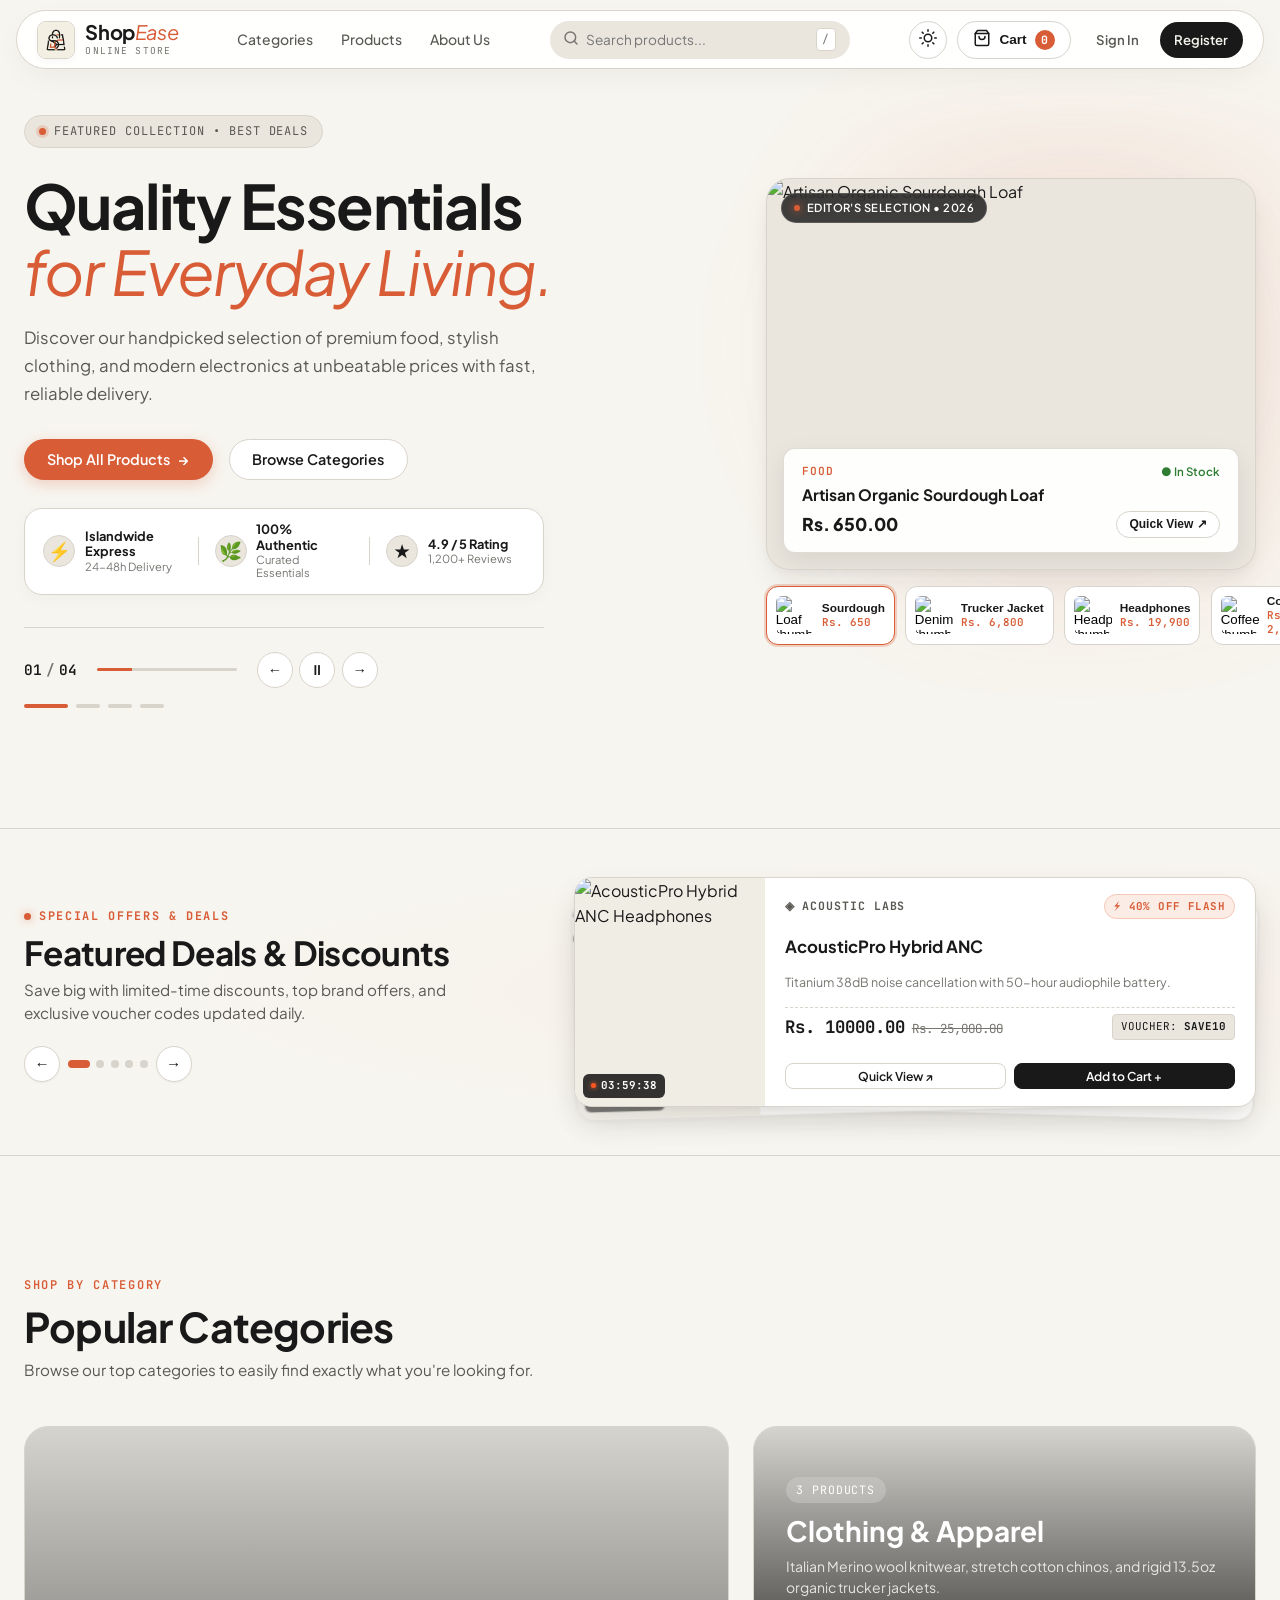
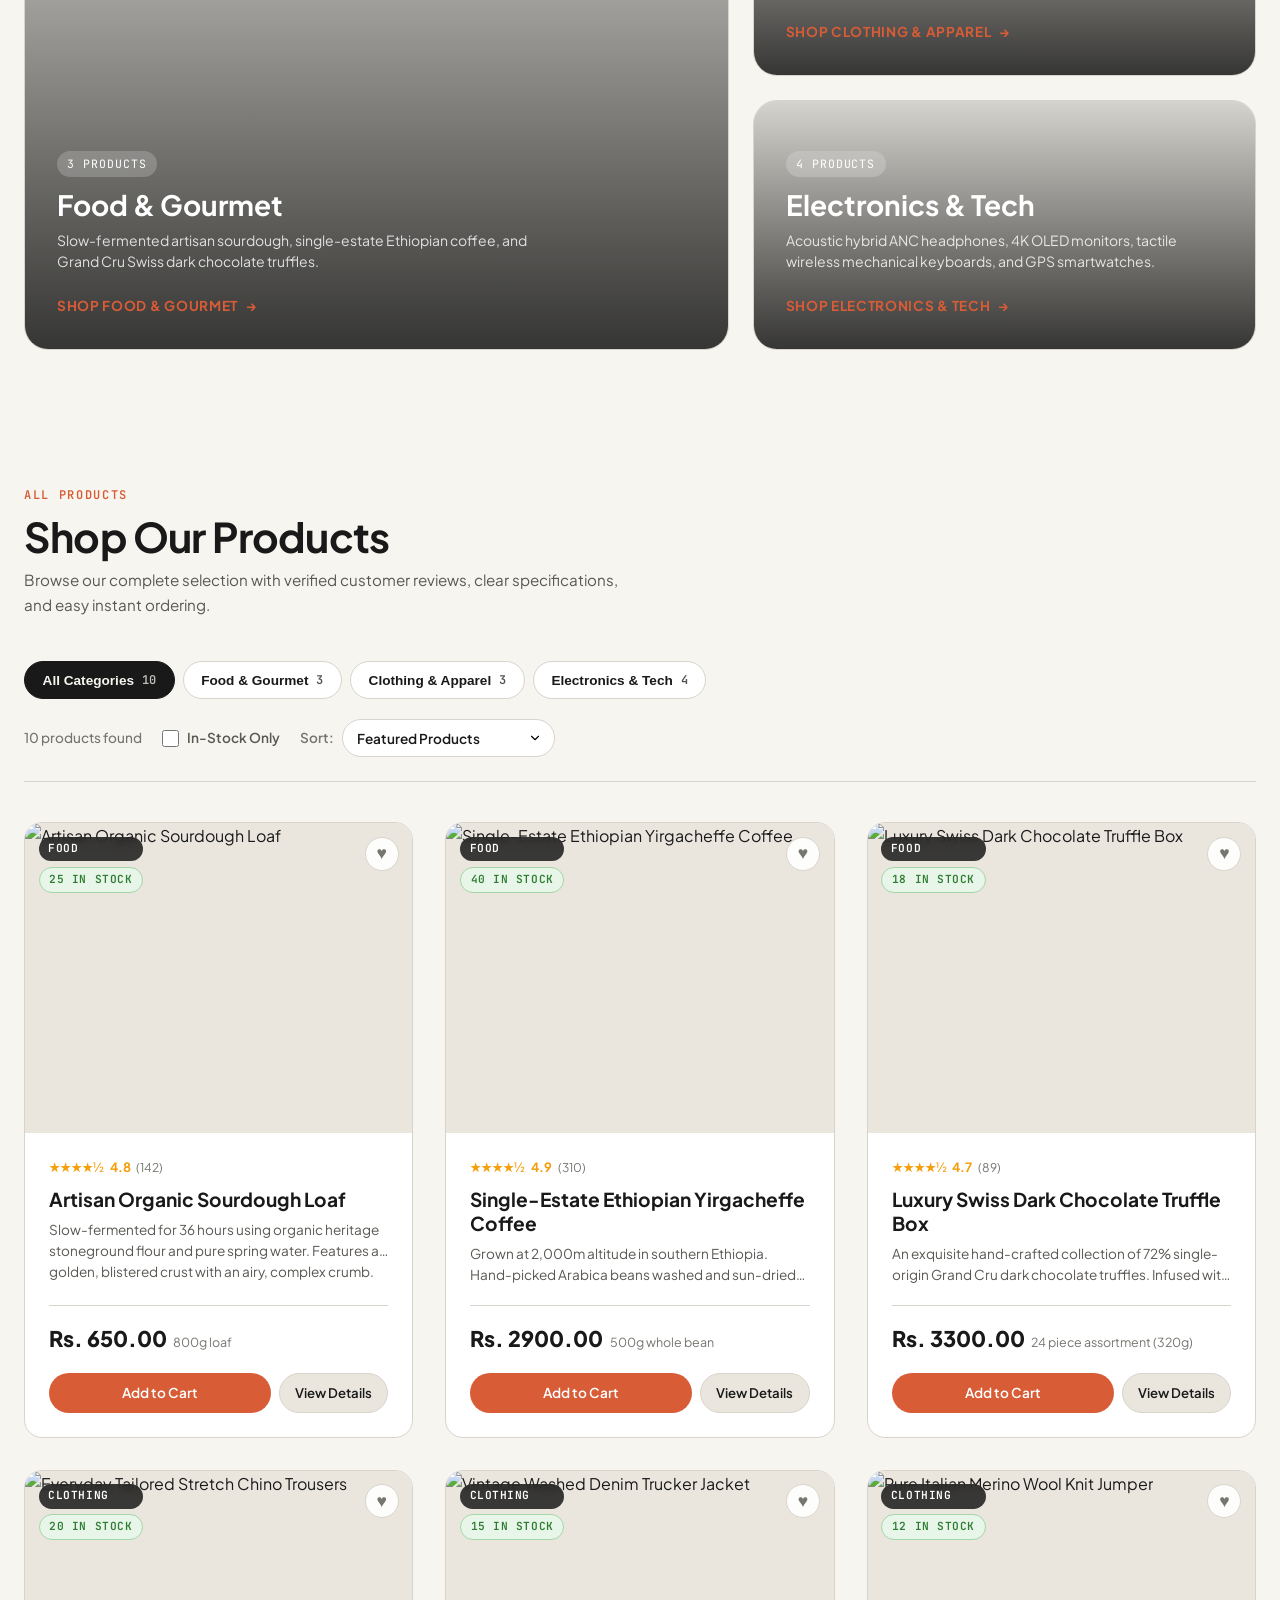
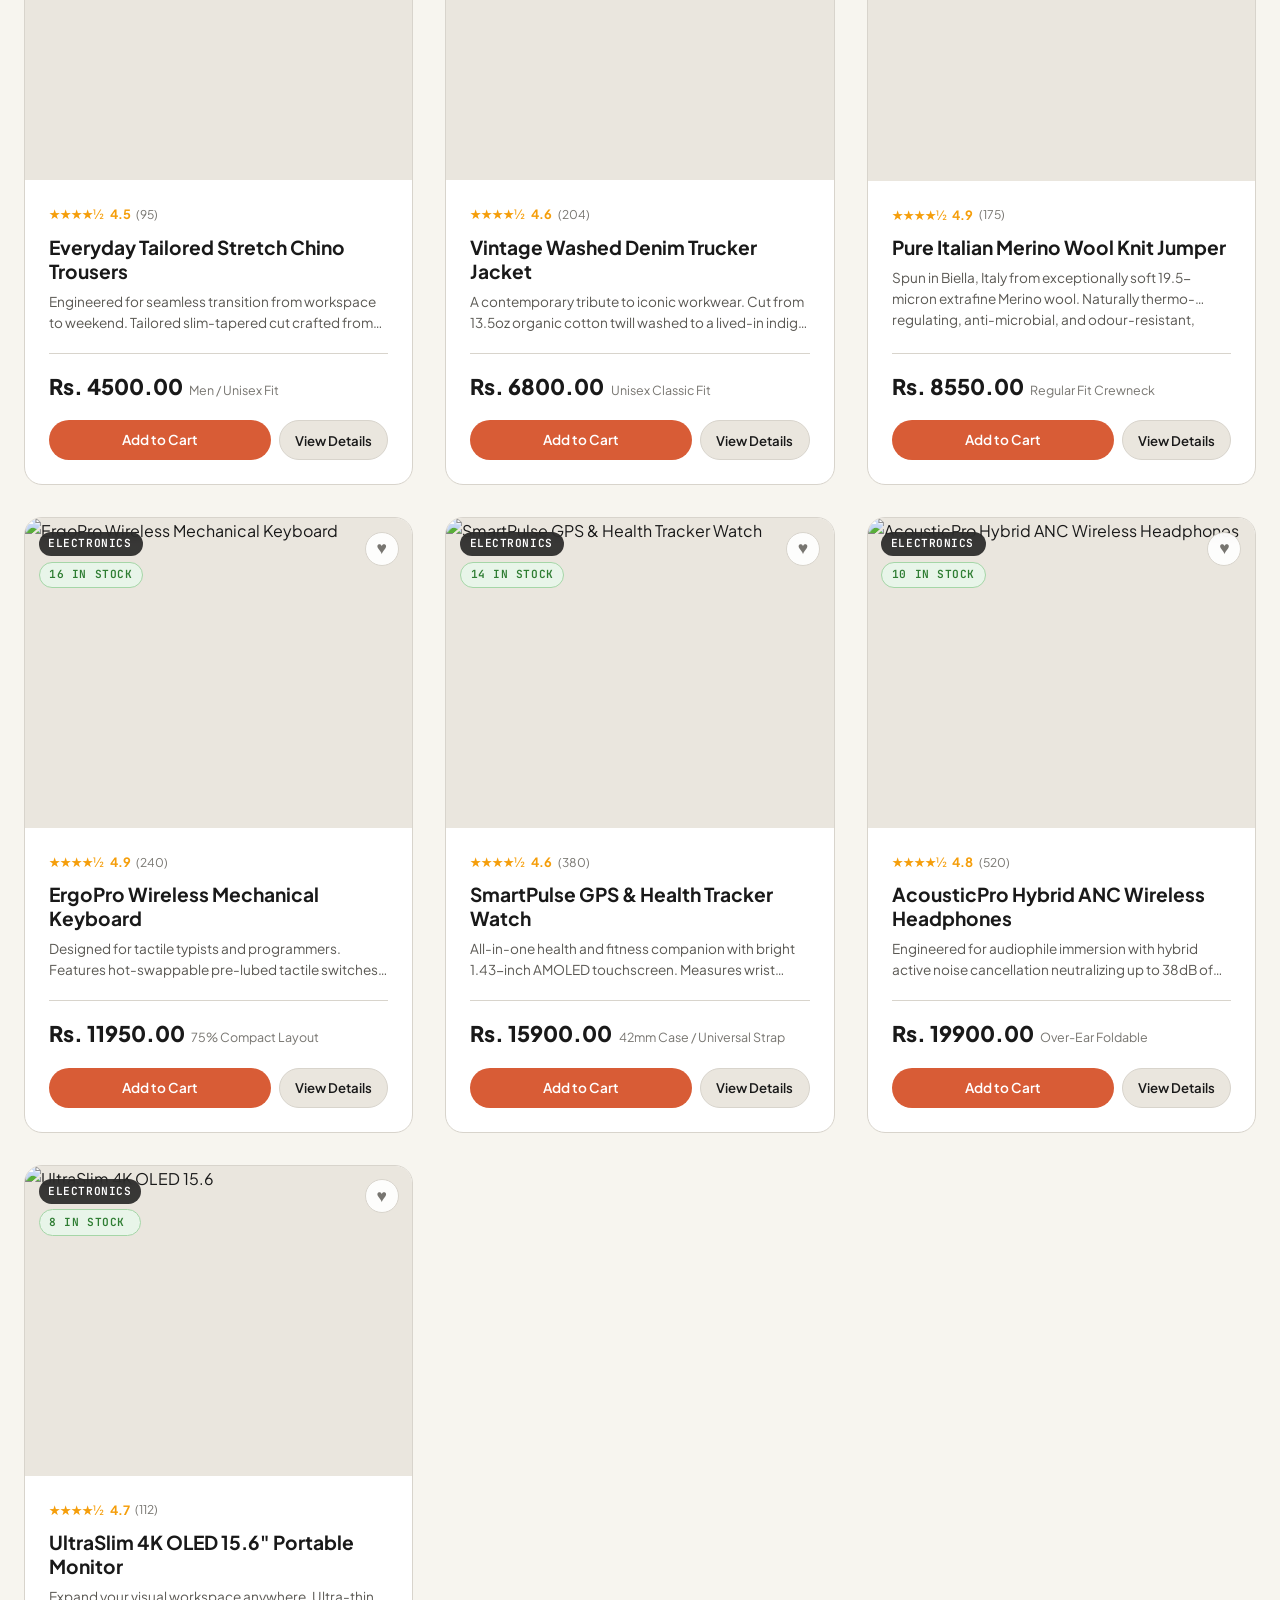
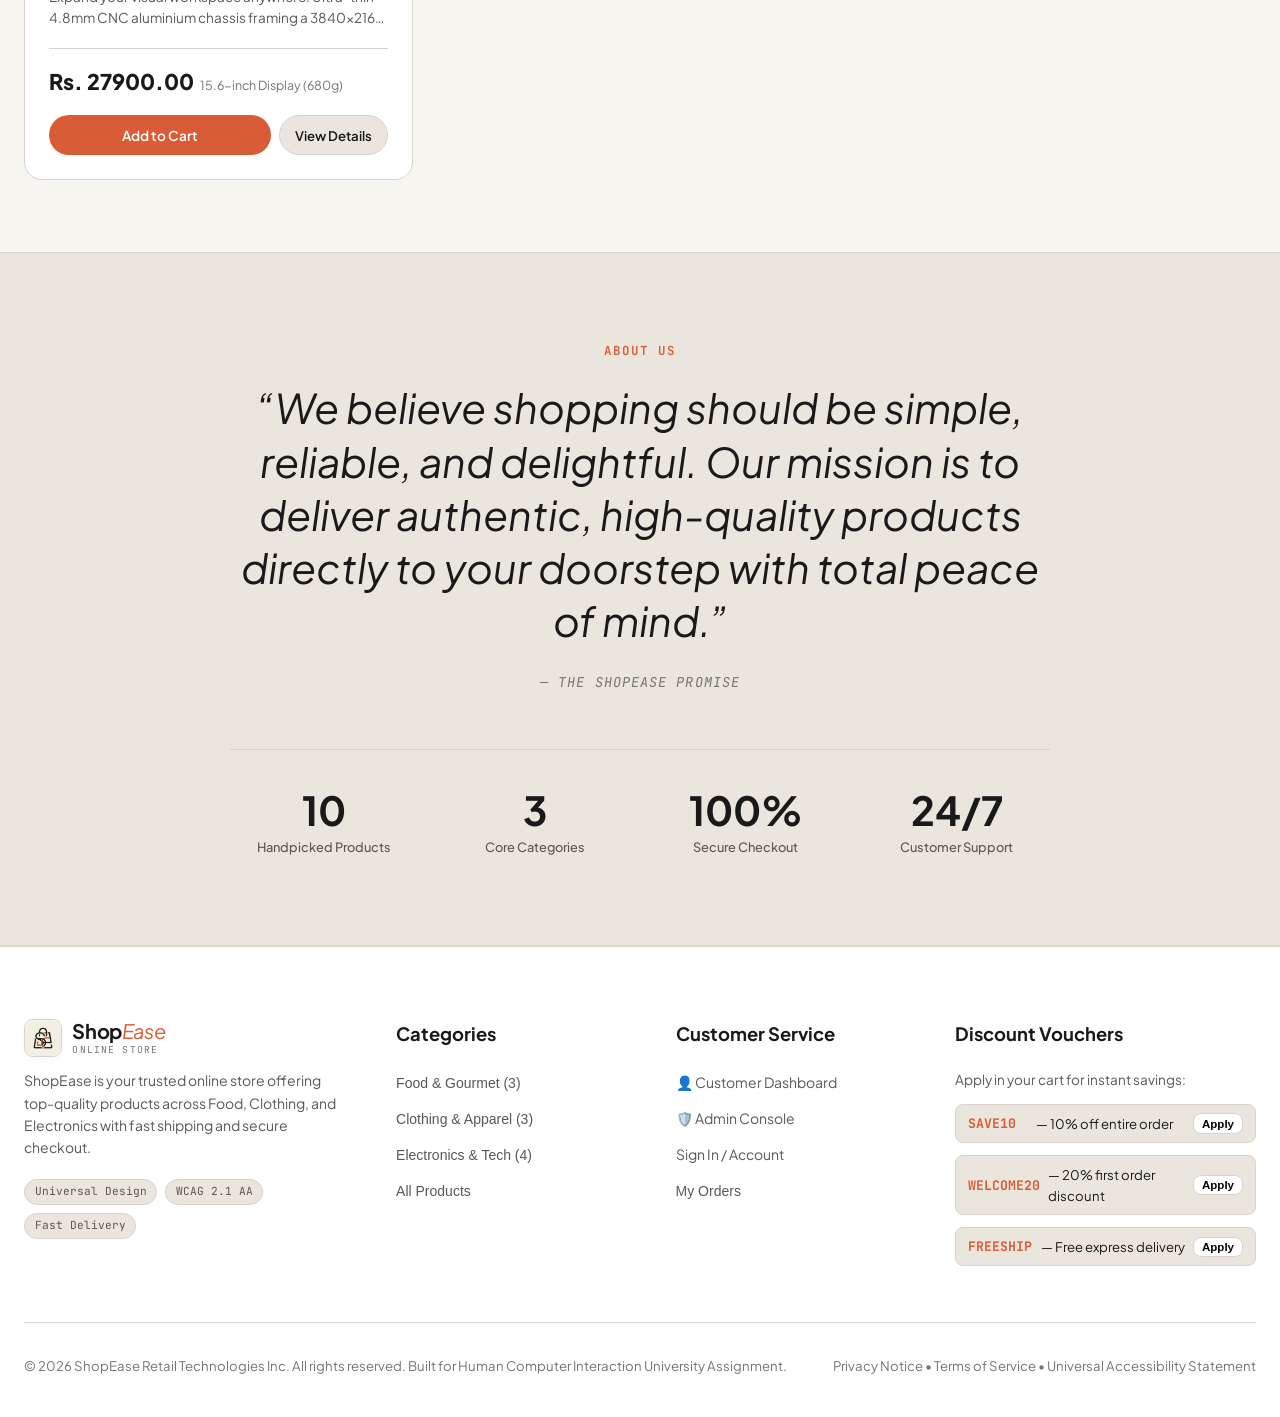
==== commit 68e8e261: "Changed UI" ====
--- a/index.html
+++ b/index.html
@@ -16,6 +16,10 @@
     href="https://fonts.googleapis.com/css2?family=Inter:ital,wght@0,300..900;1,300..900&family=Plus+Jakarta+Sans:ital,wght@0,300..900;1,300..900&family=JetBrains+Mono:wght@400;500;600;700&display=swap"
     rel="stylesheet">
 
+  <!-- Favicon -->
+  <link rel="icon" type="image/svg+xml" href="logo.svg">
+  <link rel="alternate icon" type="image/jpeg" href="logo.jpg">
+
   <!-- Main Stylesheet -->
   <link rel="stylesheet" href="styles.css">
 </head>
@@ -35,7 +39,7 @@
 
           <!-- Brand Identity Lockup -->
           <a href="index.html" class="brand-logo" aria-label="ShopEase Home Page">
-            <span class="brand-monogram" aria-hidden="true">SE</span>
+            <span class="brand-monogram" aria-hidden="true"><img src="logo.png" alt="ShopEase" /></span>
             <div class="brand-text-group">
               <span class="brand-title">Shop<span>Ease</span></span>
               <span class="brand-sub">Online Store</span>
@@ -188,6 +192,33 @@
               </a>
             </div>
 
+            <!-- Hero Trust / Perks Micro-Banner (Fills empty space with high-conversion proof) -->
+            <div class="hero-perks-deck" role="region" aria-label="Customer service perks">
+              <div class="hero-perk-item">
+                <span class="hero-perk-icon" aria-hidden="true">⚡</span>
+                <div class="hero-perk-text">
+                  <strong>Islandwide Express</strong>
+                  <span>24-48h Delivery</span>
+                </div>
+              </div>
+              <div class="hero-perk-divider" aria-hidden="true"></div>
+              <div class="hero-perk-item">
+                <span class="hero-perk-icon" aria-hidden="true">🌿</span>
+                <div class="hero-perk-text">
+                  <strong>100% Authentic</strong>
+                  <span>Curated Essentials</span>
+                </div>
+              </div>
+              <div class="hero-perk-divider" aria-hidden="true"></div>
+              <div class="hero-perk-item">
+                <span class="hero-perk-icon" aria-hidden="true">★</span>
+                <div class="hero-perk-text">
+                  <strong>4.9 / 5 Rating</strong>
+                  <span>1,200+ Reviews</span>
+                </div>
+              </div>
+            </div>
+
             <!-- Hero Slide Controls & Indicators -->
             <div class="hero-carousel-controls" role="region" aria-label="Featured product carousel controls">
               <div class="hero-counter-wrap">
@@ -198,6 +229,13 @@
 
               <div class="hero-progress-track" aria-hidden="true">
                 <div id="hero-progress-fill" class="hero-progress-fill" style="width: 25%;"></div>
+              </div>
+
+              <!-- Interactive Arrows & Pause/Play Buttons -->
+              <div class="hero-arrow-buttons">
+                <button type="button" id="hero-prev-btn" class="hero-arrow-btn" aria-label="Previous featured slide" title="Previous slide">←</button>
+                <button type="button" id="hero-play-pause-btn" class="hero-arrow-btn" aria-label="Pause hero slideshow" title="Pause slideshow">⏸</button>
+                <button type="button" id="hero-next-btn" class="hero-arrow-btn" aria-label="Next featured slide" title="Next slide">→</button>
               </div>
             </div>
 
@@ -215,12 +253,21 @@
 
           </div>
 
-          <!-- Right Column: Swapping Media Stage -->
+          <!-- Right Column: Swapping Media Stage with Atmosphere & Thumbnail Deck -->
           <div class="hero-media-col" id="hero-stage-wrapper">
+            <!-- Ambient Stage Radial Glow -->
+            <div class="hero-stage-ambient-glow" aria-hidden="true"></div>
+
             <div class="hero-media-frame">
+              <!-- Floating Corner Badge -->
+              <div class="hero-frame-floating-pill">
+                <span class="pulse-dot-mini" aria-hidden="true"></span>
+                <span>Editor's Selection • 2026</span>
+              </div>
+
               <div id="hero-image-stage" class="hero-image-stage">
                 <img src="https://images.unsplash.com/photo-1509440159596-0249088772ff?auto=format&fit=crop&w=1200&q=85"
-                  alt="Artisan Organic Sourdough Loaf" class="hero-stage-img" loading="eager" />
+                  alt="Artisan Organic Sourdough Loaf" class="hero-stage-img" id="hero-stage-img" loading="eager" />
               </div>
 
               <!-- Floating Product Pill -->
@@ -231,7 +278,7 @@
                 </div>
                 <h3 id="hero-card-title" class="hero-card-title">Artisan Organic Sourdough Loaf</h3>
                 <div class="hero-card-footer">
-                  <span id="hero-card-price" class="hero-card-price">Rs. 4.95</span>
+                  <span id="hero-card-price" class="hero-card-price">Rs. 650.00</span>
                   <button type="button" id="hero-card-quick-btn" class="hero-card-quick-btn"
                     aria-label="Quick view product">
                     Quick View ↗
@@ -239,6 +286,39 @@
                 </div>
               </div>
             </div>
+
+            <!-- Interactive Quick Preview Thumbnails Strip -->
+            <div class="hero-thumbnails-strip" role="tablist" aria-label="Quick product preview selector">
+              <button type="button" class="hero-thumb-card active" data-slide="0" aria-label="Switch to Sourdough Loaf">
+                <img src="https://images.unsplash.com/photo-1509440159596-0249088772ff?auto=format&fit=crop&w=160&q=80" alt="Loaf thumbnail" />
+                <div class="hero-thumb-info">
+                  <span class="hero-thumb-title">Sourdough</span>
+                  <span class="hero-thumb-price">Rs. 650</span>
+                </div>
+              </button>
+              <button type="button" class="hero-thumb-card" data-slide="1" aria-label="Switch to Denim Jacket">
+                <img src="https://images.unsplash.com/photo-1576995853123-5a10305d93c0?auto=format&fit=crop&w=160&q=80" alt="Denim thumbnail" />
+                <div class="hero-thumb-info">
+                  <span class="hero-thumb-title">Trucker Jacket</span>
+                  <span class="hero-thumb-price">Rs. 6,800</span>
+                </div>
+              </button>
+              <button type="button" class="hero-thumb-card" data-slide="2" aria-label="Switch to ANC Headphones">
+                <img src="https://images.unsplash.com/photo-1505740420928-5e560c06d30e?auto=format&fit=crop&w=160&q=80" alt="Headphones thumbnail" />
+                <div class="hero-thumb-info">
+                  <span class="hero-thumb-title">Headphones</span>
+                  <span class="hero-thumb-price">Rs. 19,900</span>
+                </div>
+              </button>
+              <button type="button" class="hero-thumb-card" data-slide="3" aria-label="Switch to Ethiopian Coffee">
+                <img src="https://images.unsplash.com/photo-1559056199-641a0ac8b55e?auto=format&fit=crop&w=160&q=80" alt="Coffee thumbnail" />
+                <div class="hero-thumb-info">
+                  <span class="hero-thumb-title">Coffee</span>
+                  <span class="hero-thumb-price">Rs. 2,900</span>
+                </div>
+              </button>
+            </div>
+
           </div>
 
         </div>
@@ -992,7 +1072,7 @@
       <div class="footer-top-row">
         <div class="footer-brand-col">
           <div class="brand-logo" style="margin-bottom:0.75rem;">
-            <span class="brand-monogram" aria-hidden="true">SE</span>
+            <span class="brand-monogram" aria-hidden="true"><img src="logo.png" alt="ShopEase" /></span>
             <div class="brand-text-group">
               <span class="brand-title">Shop<span>Ease</span></span>
               <span class="brand-sub">Online Store</span>
--- a/styles.css
+++ b/styles.css
@@ -320,15 +320,28 @@
   display: inline-flex;
   align-items: center;
   justify-content: center;
-  width: 32px;
-  height: 32px;
-  background: var(--color-text-primary);
-  color: var(--color-bg);
-  font-family: var(--font-serif);
-  font-weight: 700;
-  font-size: 0.85rem;
-  letter-spacing: 0.05em;
-  border-radius: var(--radius-sm);
+  width: 38px;
+  height: 38px;
+  background: #F7F5EF;
+  border: 1px solid var(--color-border);
+  color: var(--color-brand-primary);
+  border-radius: 9px;
+  overflow: hidden;
+  flex-shrink: 0;
+  box-shadow: 0 2px 6px rgba(0, 0, 0, 0.04);
+  transition: transform var(--transition-fast), box-shadow var(--transition-fast);
+}
+
+.brand-monogram img {
+  width: 100%;
+  height: 100%;
+  object-fit: cover;
+  display: block;
+}
+
+.brand-logo:hover .brand-monogram {
+  transform: scale(1.08);
+  box-shadow: 0 4px 12px rgba(216, 92, 54, 0.2);
 }
 
 .brand-text-group {
@@ -767,15 +780,16 @@
 
 .hero-split-grid {
   display: grid;
-  grid-template-columns: 1.25fr 0.85fr;
-  align-items: center;
-  gap: 3rem;
+  grid-template-columns: 1.15fr 0.95fr;
+  align-items: center;
+  gap: 3.5rem;
 }
 
 .hero-media-col {
-  max-width: 440px;
+  max-width: 490px;
   width: 100%;
   justify-self: end;
+  position: relative;
 }
 
 .hero-badge-pill {
@@ -840,7 +854,67 @@
   align-items: center;
   gap: 1rem;
   flex-wrap: wrap;
-  margin-bottom: 2.5rem;
+  margin-bottom: 1.75rem;
+}
+
+/* Hero Perks & Trust Deck (Eliminates empty space with high-trust micro proof) */
+.hero-perks-deck {
+  display: flex;
+  align-items: center;
+  gap: 1rem;
+  background: var(--color-surface);
+  border: 1px solid var(--color-border);
+  padding: 0.85rem 1.15rem;
+  border-radius: var(--radius-lg);
+  margin-bottom: 2rem;
+  box-shadow: 0 4px 16px rgba(0, 0, 0, 0.03);
+  max-width: 520px;
+}
+
+.hero-perk-item {
+  display: flex;
+  align-items: center;
+  gap: 0.6rem;
+  flex: 1;
+}
+
+.hero-perk-icon {
+  font-size: 1.15rem;
+  line-height: 1;
+  display: flex;
+  align-items: center;
+  justify-content: center;
+  width: 32px;
+  height: 32px;
+  border-radius: var(--radius-full);
+  background: var(--color-surface-subtle);
+  border: 1px solid var(--color-border);
+  flex-shrink: 0;
+}
+
+.hero-perk-text {
+  display: flex;
+  flex-direction: column;
+}
+
+.hero-perk-text strong {
+  font-size: 0.8rem;
+  font-weight: 700;
+  color: var(--color-text-primary);
+  line-height: 1.2;
+}
+
+.hero-perk-text span {
+  font-size: 0.7rem;
+  color: var(--color-text-muted);
+  line-height: 1.2;
+}
+
+.hero-perk-divider {
+  width: 1px;
+  height: 28px;
+  background: var(--color-border);
+  flex-shrink: 0;
 }
 
 /* Hero Carousel Controls */
@@ -850,7 +924,7 @@
   gap: 1.25rem;
   padding-top: 1.5rem;
   border-top: 1px solid var(--color-border);
-  max-width: 240px;
+  max-width: 520px;
 }
 
 .hero-counter-wrap {
@@ -1038,6 +1112,115 @@
   color: var(--color-bg);
 }
 
+/* Ambient Stage Radial Glow (Transforms flat backdrop into depth) */
+.hero-stage-ambient-glow {
+  position: absolute;
+  top: -15%;
+  left: -15%;
+  right: -15%;
+  bottom: 0%;
+  background: radial-gradient(circle at 60% 45%, rgba(216, 92, 54, 0.18) 0%, rgba(216, 92, 54, 0.05) 50%, transparent 72%);
+  filter: blur(36px);
+  pointer-events: none;
+  z-index: 0;
+}
+
+/* Floating Corner Pill on Frame */
+.hero-frame-floating-pill {
+  position: absolute;
+  top: 0.85rem;
+  left: 0.85rem;
+  z-index: 3;
+  display: inline-flex;
+  align-items: center;
+  gap: 0.45rem;
+  background: rgba(25, 25, 25, 0.82);
+  backdrop-filter: blur(10px);
+  -webkit-backdrop-filter: blur(10px);
+  color: #fff;
+  padding: 0.32rem 0.75rem;
+  border-radius: var(--radius-full);
+  font-size: 0.7rem;
+  font-weight: 600;
+  letter-spacing: 0.04em;
+  text-transform: uppercase;
+  border: 1px solid rgba(255, 255, 255, 0.15);
+}
+
+.pulse-dot-mini {
+  width: 6px;
+  height: 6px;
+  border-radius: 50%;
+  background: var(--color-brand-primary);
+  box-shadow: 0 0 8px var(--color-brand-primary);
+}
+
+/* Interactive Thumbnail Switcher Strip (Fills the space underneath with tactile interaction) */
+.hero-thumbnails-strip {
+  display: grid;
+  grid-template-columns: repeat(4, 1fr);
+  gap: 0.65rem;
+  margin-top: 1rem;
+  position: relative;
+  z-index: 2;
+}
+
+.hero-thumb-card {
+  display: flex;
+  align-items: center;
+  gap: 0.5rem;
+  background: var(--color-surface);
+  border: 1.5px solid var(--color-border);
+  border-radius: var(--radius-md);
+  padding: 0.45rem 0.55rem;
+  cursor: pointer;
+  text-align: left;
+  transition: all var(--transition-fast);
+}
+
+.hero-thumb-card:hover {
+  border-color: var(--color-brand-primary);
+  transform: translateY(-2px);
+  box-shadow: var(--shadow-sm);
+}
+
+.hero-thumb-card.active {
+  border-color: var(--color-brand-primary);
+  background: var(--color-surface);
+  box-shadow: 0 0 0 2px rgba(216, 92, 54, 0.25);
+}
+
+.hero-thumb-card img {
+  width: 38px;
+  height: 38px;
+  border-radius: 6px;
+  object-fit: cover;
+  flex-shrink: 0;
+}
+
+.hero-thumb-info {
+  display: flex;
+  flex-direction: column;
+  overflow: hidden;
+}
+
+.hero-thumb-title {
+  font-size: 0.74rem;
+  font-weight: 700;
+  color: var(--color-text-primary);
+  white-space: nowrap;
+  overflow: hidden;
+  text-overflow: ellipsis;
+  line-height: 1.2;
+}
+
+.hero-thumb-price {
+  font-family: var(--font-mono);
+  font-size: 0.68rem;
+  color: var(--color-brand-primary);
+  font-weight: 600;
+}
+
 /* ==========================================================================
    SECTION C: PROMOTIONS, BRANDS & DISCOUNTS SWAPPING CARD PANEL
    (Slim Panel Size • Warm Ivory Background Matching 2nd Image)
@@ -3233,7 +3416,7 @@
   }
 
   .hero-media-col {
-    max-width: 440px;
+    max-width: 490px;
     margin: 0 auto;
     justify-self: center;
   }
@@ -3290,6 +3473,20 @@
 
   .hero-media-frame {
     aspect-ratio: 4 / 3;
+  }
+
+  .hero-perks-deck {
+    flex-wrap: wrap;
+    gap: 0.75rem;
+    padding: 0.75rem;
+  }
+
+  .hero-perk-divider {
+    display: none;
+  }
+
+  .hero-thumbnails-strip {
+    grid-template-columns: repeat(2, 1fr);
   }
 
   .manifesto-stats-grid {
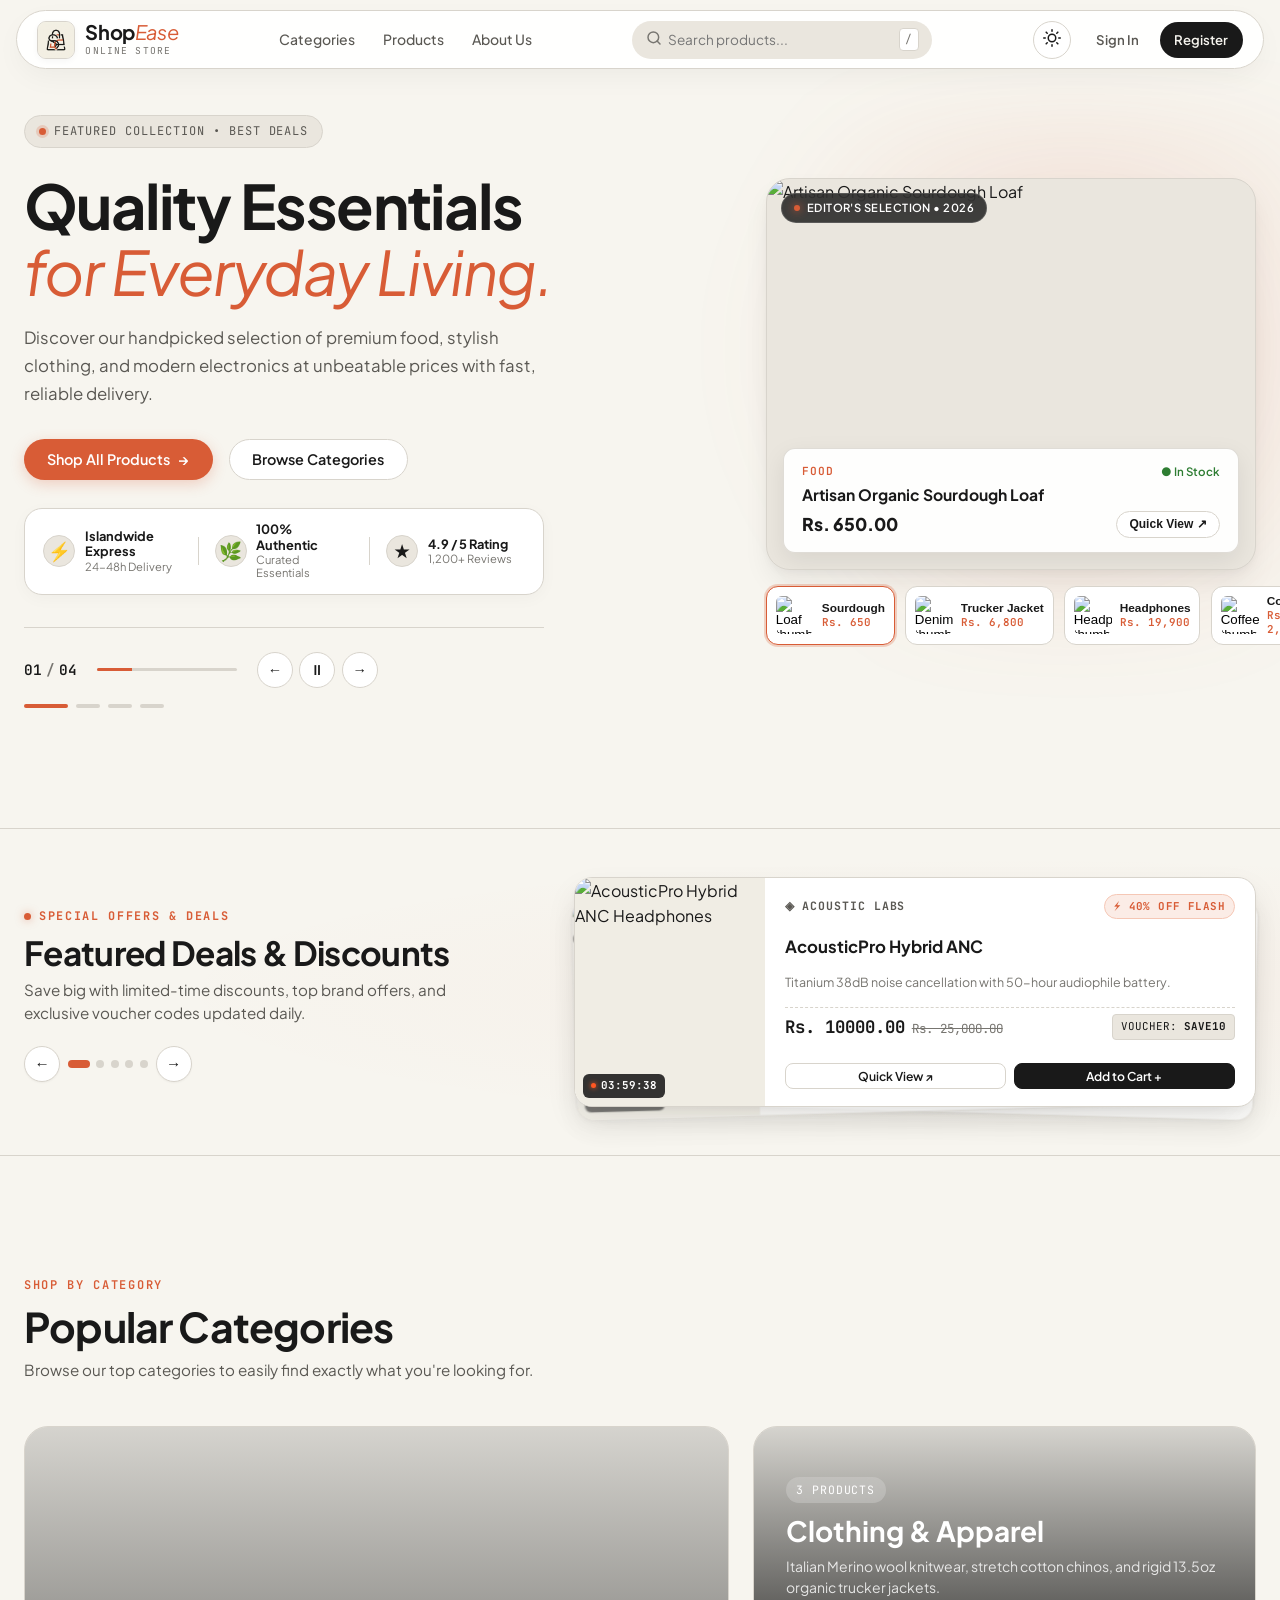
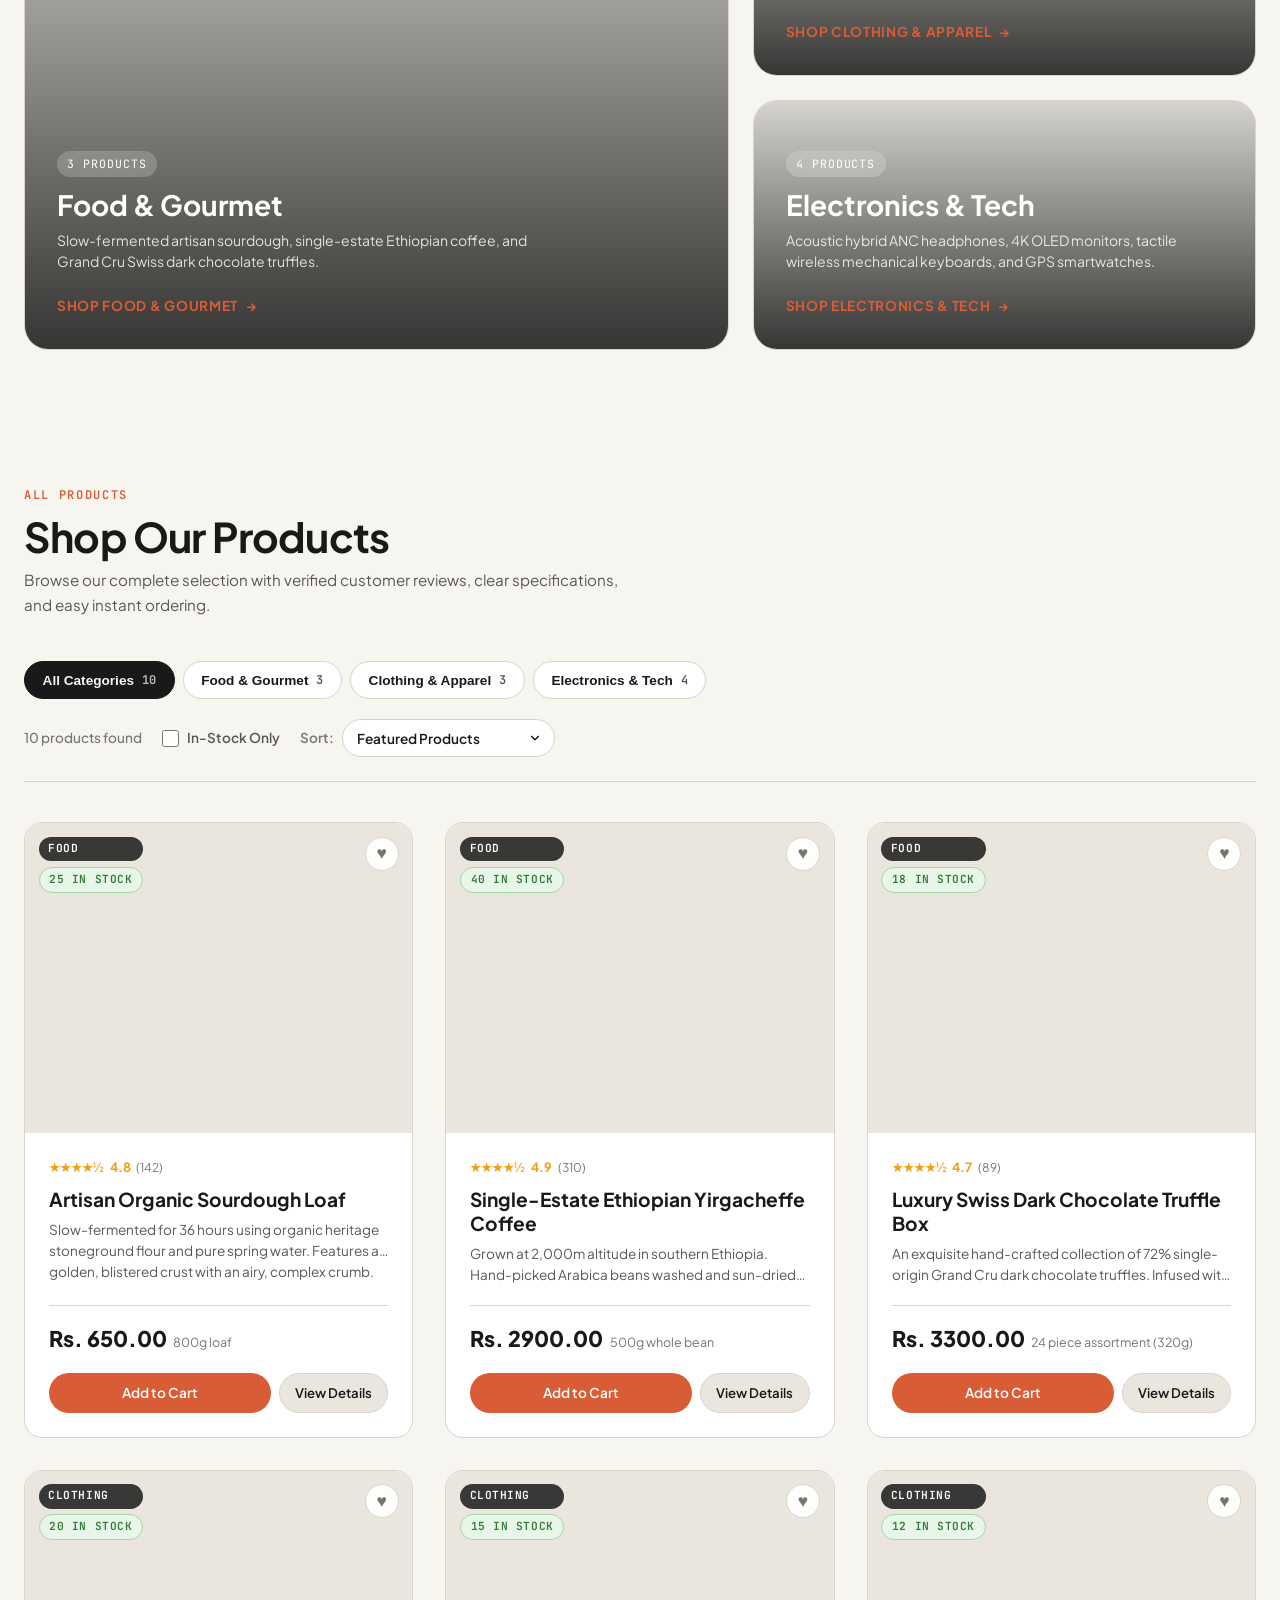
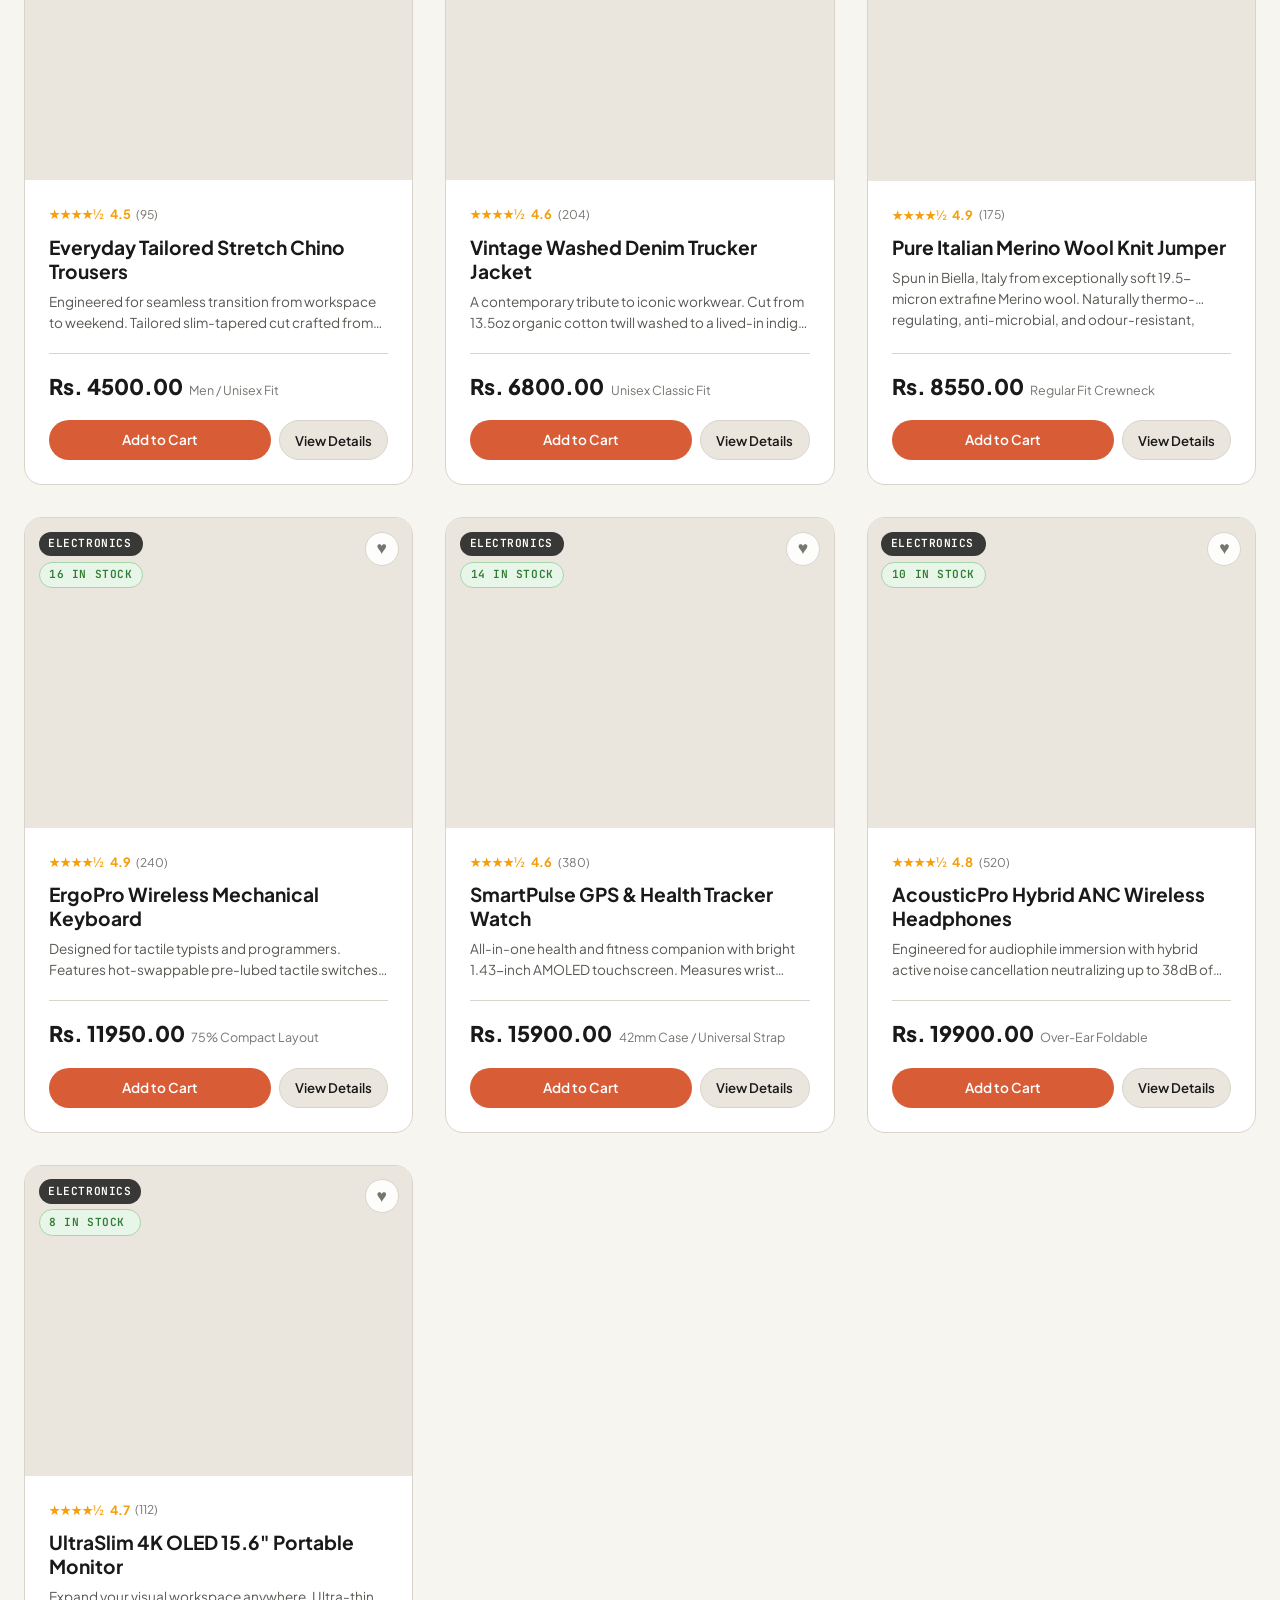
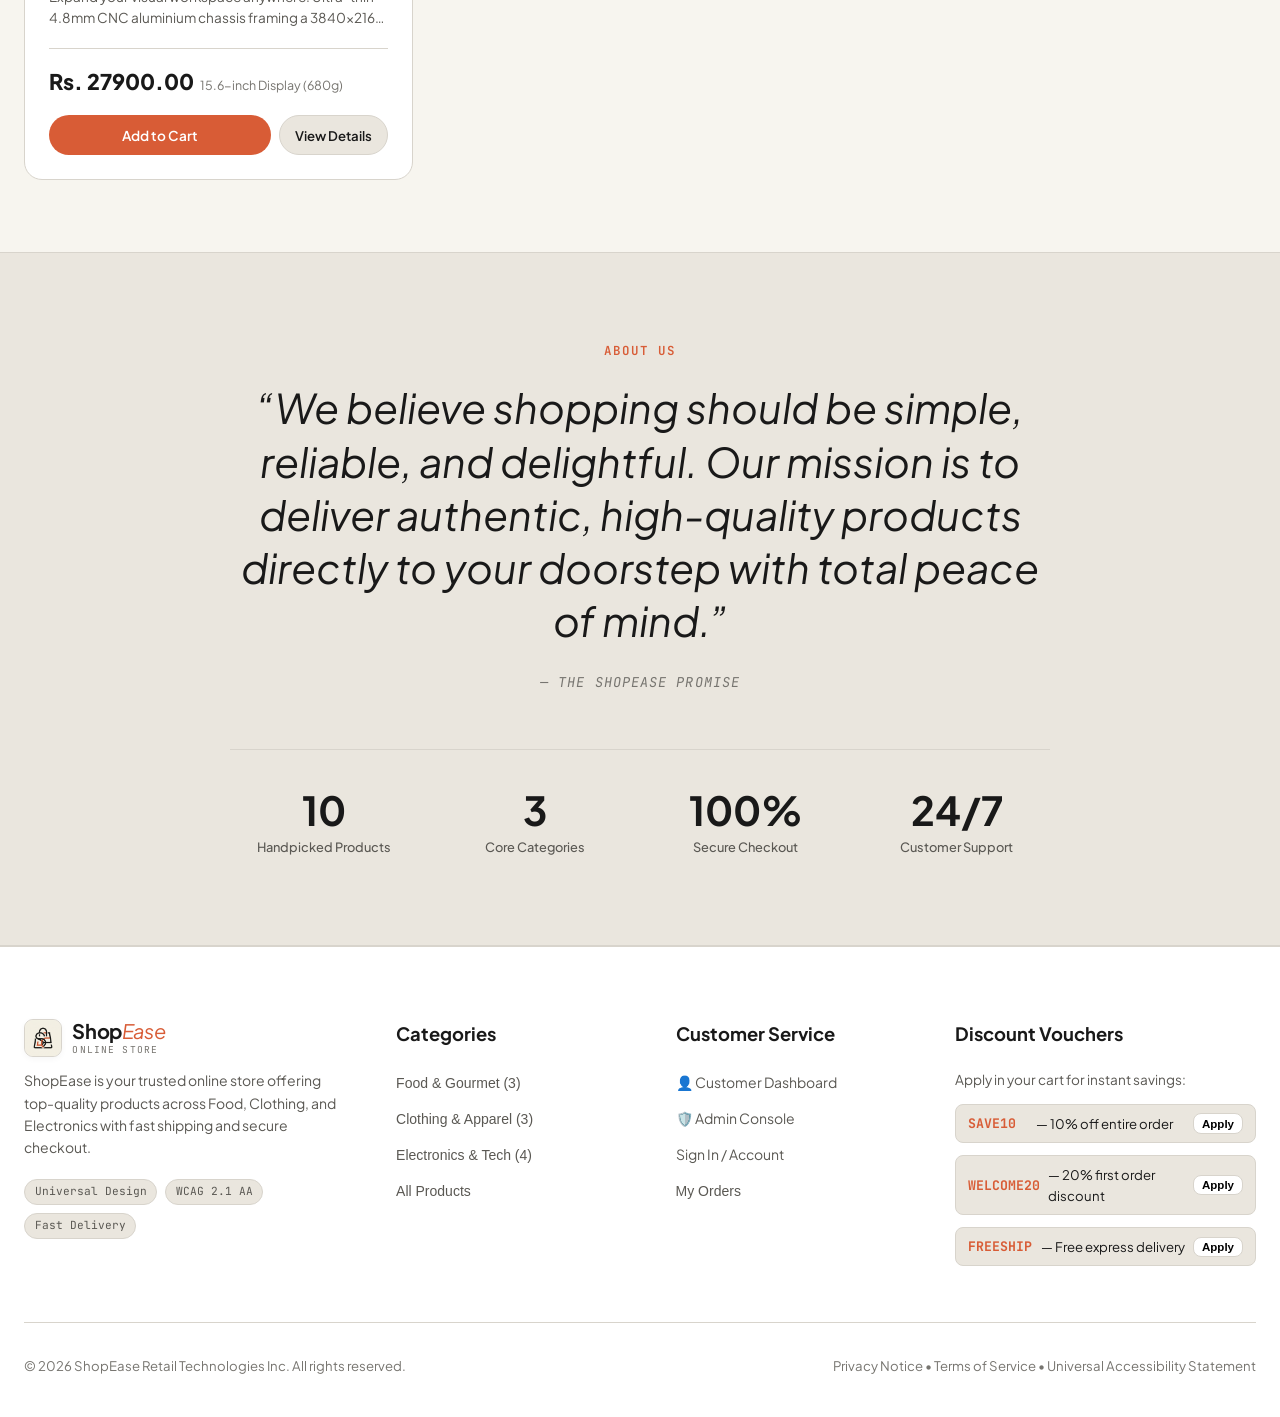
==== commit 451125a3: "Polish cart controls and accessibility Improve cart item layout and quantity controls, add accessibl" ====
--- a/index.html
+++ b/index.html
@@ -98,7 +98,7 @@
 
             <!-- Shopping Cart Button with Real-time Count Badge -->
             <button type="button" id="cart-toggle-btn" class="nav-btn-cart" aria-label="Open shopping cart"
-              title="Shopping Cart">
+              title="Shopping Cart" style="display: none;">
               <span class="cart-icon-wrapper" aria-hidden="true">
                 <svg width="18" height="18" viewBox="0 0 24 24" fill="none" stroke="currentColor" stroke-width="2"
                   stroke-linecap="round" stroke-linejoin="round">
@@ -179,7 +179,8 @@
             </h1>
 
             <p class="hero-editorial-summary">
-              Discover our handpicked selection of premium food, stylish clothing, and modern electronics at unbeatable prices with fast, reliable delivery.
+              Discover our handpicked selection of premium food, stylish clothing, and modern electronics at unbeatable
+              prices with fast, reliable delivery.
             </p>
 
             <div class="hero-cta-group">
@@ -233,9 +234,12 @@
 
               <!-- Interactive Arrows & Pause/Play Buttons -->
               <div class="hero-arrow-buttons">
-                <button type="button" id="hero-prev-btn" class="hero-arrow-btn" aria-label="Previous featured slide" title="Previous slide">←</button>
-                <button type="button" id="hero-play-pause-btn" class="hero-arrow-btn" aria-label="Pause hero slideshow" title="Pause slideshow">⏸</button>
-                <button type="button" id="hero-next-btn" class="hero-arrow-btn" aria-label="Next featured slide" title="Next slide">→</button>
+                <button type="button" id="hero-prev-btn" class="hero-arrow-btn" aria-label="Previous featured slide"
+                  title="Previous slide">←</button>
+                <button type="button" id="hero-play-pause-btn" class="hero-arrow-btn" aria-label="Pause hero slideshow"
+                  title="Pause slideshow">⏸</button>
+                <button type="button" id="hero-next-btn" class="hero-arrow-btn" aria-label="Next featured slide"
+                  title="Next slide">→</button>
               </div>
             </div>
 
@@ -290,28 +294,32 @@
             <!-- Interactive Quick Preview Thumbnails Strip -->
             <div class="hero-thumbnails-strip" role="tablist" aria-label="Quick product preview selector">
               <button type="button" class="hero-thumb-card active" data-slide="0" aria-label="Switch to Sourdough Loaf">
-                <img src="https://images.unsplash.com/photo-1509440159596-0249088772ff?auto=format&fit=crop&w=160&q=80" alt="Loaf thumbnail" />
+                <img src="https://images.unsplash.com/photo-1509440159596-0249088772ff?auto=format&fit=crop&w=160&q=80"
+                  alt="Loaf thumbnail" />
                 <div class="hero-thumb-info">
                   <span class="hero-thumb-title">Sourdough</span>
                   <span class="hero-thumb-price">Rs. 650</span>
                 </div>
               </button>
               <button type="button" class="hero-thumb-card" data-slide="1" aria-label="Switch to Denim Jacket">
-                <img src="https://images.unsplash.com/photo-1576995853123-5a10305d93c0?auto=format&fit=crop&w=160&q=80" alt="Denim thumbnail" />
+                <img src="https://images.unsplash.com/photo-1576995853123-5a10305d93c0?auto=format&fit=crop&w=160&q=80"
+                  alt="Denim thumbnail" />
                 <div class="hero-thumb-info">
                   <span class="hero-thumb-title">Trucker Jacket</span>
                   <span class="hero-thumb-price">Rs. 6,800</span>
                 </div>
               </button>
               <button type="button" class="hero-thumb-card" data-slide="2" aria-label="Switch to ANC Headphones">
-                <img src="https://images.unsplash.com/photo-1505740420928-5e560c06d30e?auto=format&fit=crop&w=160&q=80" alt="Headphones thumbnail" />
+                <img src="https://images.unsplash.com/photo-1505740420928-5e560c06d30e?auto=format&fit=crop&w=160&q=80"
+                  alt="Headphones thumbnail" />
                 <div class="hero-thumb-info">
                   <span class="hero-thumb-title">Headphones</span>
                   <span class="hero-thumb-price">Rs. 19,900</span>
                 </div>
               </button>
               <button type="button" class="hero-thumb-card" data-slide="3" aria-label="Switch to Ethiopian Coffee">
-                <img src="https://images.unsplash.com/photo-1559056199-641a0ac8b55e?auto=format&fit=crop&w=160&q=80" alt="Coffee thumbnail" />
+                <img src="https://images.unsplash.com/photo-1559056199-641a0ac8b55e?auto=format&fit=crop&w=160&q=80"
+                  alt="Coffee thumbnail" />
                 <div class="hero-thumb-info">
                   <span class="hero-thumb-title">Coffee</span>
                   <span class="hero-thumb-price">Rs. 2,900</span>
@@ -698,7 +706,8 @@
           <span class="section-kicker">ALL PRODUCTS</span>
           <h2 class="section-editorial-title" id="catalog-heading">Shop Our Products</h2>
           <p class="section-subtitle">
-            Browse our complete selection with verified customer reviews, clear specifications, and easy instant ordering.
+            Browse our complete selection with verified customer reviews, clear specifications, and easy instant
+            ordering.
           </p>
         </div>
 
@@ -751,7 +760,8 @@
         <div class="manifesto-inner">
           <span class="manifesto-label">ABOUT US</span>
           <blockquote class="manifesto-quote">
-            “We believe shopping should be simple, reliable, and delightful. Our mission is to deliver authentic, high-quality products directly to your doorstep with total peace of mind.”
+            “We believe shopping should be simple, reliable, and delightful. Our mission is to deliver authentic,
+            high-quality products directly to your doorstep with total peace of mind.”
           </blockquote>
           <cite class="manifesto-author">— The ShopEase Promise</cite>
 
@@ -1079,7 +1089,8 @@
             </div>
           </div>
           <p class="footer-desc">
-            ShopEase is your trusted online store offering top-quality products across Food, Clothing, and Electronics with fast shipping and secure checkout.
+            ShopEase is your trusted online store offering top-quality products across Food, Clothing, and Electronics
+            with fast shipping and secure checkout.
           </p>
           <div class="footer-badge-strip">
             <span class="footer-badge">Universal Design</span>
@@ -1097,7 +1108,8 @@
                 onclick="window.shopeaseFilterCategory('Clothing')">Clothing &amp; Apparel (3)</button></li>
             <li><button type="button" class="footer-link-btn"
                 onclick="window.shopeaseFilterCategory('Electronics')">Electronics &amp; Tech (4)</button></li>
-            <li><button type="button" class="footer-link-btn" onclick="window.shopeaseFilterCategory('all')">All Products</button></li>
+            <li><button type="button" class="footer-link-btn" onclick="window.shopeaseFilterCategory('all')">All
+                Products</button></li>
           </ul>
         </div>
 
@@ -1137,8 +1149,7 @@
 
       <div class="footer-bottom-row">
         <div>
-          © 2026 ShopEase Retail Technologies Inc. All rights reserved. Built for Human Computer Interaction University
-          Assignment.
+          © 2026 ShopEase Retail Technologies Inc. All rights reserved.
         </div>
         <div class="footer-legal-links">
           <span>Privacy Notice</span> • <span>Terms of Service</span> • <span>Universal Accessibility Statement</span>
--- a/styles.css
+++ b/styles.css
@@ -547,6 +547,26 @@
 
 .cart-badge.pulse {
   transform: scale(1.35);
+}
+
+/* User Dashboard Nav Cart Badge: Outline with Orange Text */
+#dash-cart-badge {
+  background: transparent;
+  border: 1.5px solid var(--color-brand-primary);
+  color: var(--color-brand-primary);
+  min-width: 22px;
+  height: 22px;
+  padding: 0 4px;
+  border-radius: var(--radius-full);
+  font-size: 0.75rem;
+  font-family: var(--font-mono);
+  font-weight: 700;
+  line-height: 1;
+  box-sizing: border-box;
+}
+
+#dash-cart-btn:hover #dash-cart-badge {
+  background: rgba(216, 92, 54, 0.08);
 }
 
 /* Nav Action Buttons */
@@ -2693,6 +2713,16 @@
   gap: 1rem;
 }
 
+.cart-items-list {
+  list-style: none;
+  padding: 0;
+  margin: 0;
+  display: flex;
+  flex-direction: column;
+  gap: 1rem;
+}
+
+.cart-item,
 .cart-item-row {
   display: flex;
   align-items: center;
@@ -2701,84 +2731,144 @@
   border-bottom: 1px solid var(--color-border);
 }
 
+.cart-item:last-child,
+.cart-item-row:last-child {
+  border-bottom: none;
+  padding-bottom: 0.25rem;
+}
+
 .cart-item-img {
-  width: 64px;
-  height: 64px;
+  width: 68px;
+  height: 68px;
   object-fit: cover;
-  border-radius: var(--radius-sm);
+  border-radius: var(--radius-md);
   border: 1px solid var(--color-border);
   flex-shrink: 0;
-}
-
-.cart-item-info {
+  background: var(--color-surface-subtle);
+}
+
+.cart-item-info,
+.cart-item-details {
   flex: 1;
+  min-width: 0;
+  display: flex;
+  flex-direction: column;
+  gap: 0.25rem;
 }
 
 .cart-item-title {
-  font-size: 0.9rem;
-  font-weight: 700;
-  line-height: 1.25;
-  color: var(--color-text-primary);
-  margin-bottom: 0.25rem;
-}
-
-.cart-item-price {
-  font-size: 0.85rem;
+  font-size: 0.92rem;
+  font-weight: 700;
+  line-height: 1.3;
+  color: var(--color-text-primary);
+  margin: 0 0 0.15rem 0;
+  word-break: break-word;
+}
+
+.cart-item-price,
+.cart-item-unit-price {
+  font-size: 0.82rem;
   color: var(--color-text-muted);
-  margin-bottom: 0.5rem;
-}
-
-.cart-item-controls {
+  margin: 0 0 0.35rem 0;
+}
+
+.cart-item-controls,
+.cart-item-bottom {
   display: flex;
   align-items: center;
   justify-content: space-between;
-}
-
-.cart-stepper {
-  display: flex;
+  gap: 0.75rem;
+  margin-top: 0.25rem;
+}
+
+.cart-stepper,
+.qty-stepper {
+  display: inline-flex;
   align-items: center;
   border: 1px solid var(--color-border);
   border-radius: var(--radius-full);
+  background: var(--color-surface-subtle);
   overflow: hidden;
-  height: 30px;
-}
-
-.cart-stepper-btn {
-  width: 28px;
+  height: 32px;
+}
+
+.cart-stepper-btn,
+.qty-stepper-btn {
+  width: 30px;
   height: 100%;
-  background: var(--color-surface-subtle);
+  background: transparent;
   border: none;
   cursor: pointer;
-  font-weight: bold;
-  font-size: 0.9rem;
-  color: var(--color-text-primary);
-}
-
-.cart-stepper-btn:hover {
+  display: inline-flex;
+  align-items: center;
+  justify-content: center;
+  font-weight: 600;
+  font-size: 0.95rem;
+  color: var(--color-text-primary);
+  transition: background var(--transition-fast), color var(--transition-fast);
+  padding: 0;
+  user-select: none;
+}
+
+.cart-stepper-btn:hover:not(:disabled),
+.qty-stepper-btn:hover:not(:disabled) {
   background: var(--color-surface-hover);
-}
-
-.cart-stepper-qty {
-  width: 32px;
+  color: var(--color-brand-primary);
+}
+
+.cart-stepper-btn:disabled,
+.qty-stepper-btn:disabled {
+  opacity: 0.35;
+  cursor: not-allowed;
+}
+
+.cart-stepper-qty,
+.qty-stepper-val {
+  min-width: 28px;
   text-align: center;
   font-size: 0.85rem;
   font-weight: 700;
   font-family: var(--font-mono);
+  color: var(--color-text-primary);
+  padding: 0 4px;
+}
+
+.cart-item-total-group {
+  display: inline-flex;
+  align-items: center;
+  gap: 0.75rem;
 }
 
 .cart-item-total {
   font-size: 0.95rem;
   font-weight: 800;
   color: var(--color-text-primary);
+  font-family: var(--font-mono);
 }
 
 .cart-item-remove-btn {
-  background: none;
-  border: none;
+  width: 32px;
+  height: 32px;
+  border-radius: var(--radius-full);
+  background: transparent;
+  border: 1px solid transparent;
+  color: var(--color-text-muted);
+  cursor: pointer;
+  display: inline-flex;
+  align-items: center;
+  justify-content: center;
+  padding: 0;
+  transition: all var(--transition-fast);
+}
+
+.cart-item-remove-btn:hover {
+  background: rgba(239, 68, 68, 0.12);
   color: var(--color-danger);
-  cursor: pointer;
-  font-size: 0.95rem;
-  padding: 0.25rem;
+  border-color: rgba(239, 68, 68, 0.25);
+}
+
+.cart-item-remove-btn svg {
+  pointer-events: none;
 }
 
 .cart-drawer-footer {
@@ -3280,32 +3370,6 @@
    ========================================================================== */
 .dashboard-container {
   padding: 2.5rem 0 4rem;
-}
-
-.dashboard-hero {
-  background: var(--color-surface-subtle);
-  border: 1px solid var(--color-border);
-  border-radius: var(--radius-xl);
-  padding: 2rem;
-  margin-bottom: 2rem;
-  display: flex;
-  align-items: center;
-  justify-content: space-between;
-  flex-wrap: wrap;
-  gap: 1.5rem;
-}
-
-.dashboard-avatar-large {
-  width: 60px;
-  height: 60px;
-  border-radius: 50%;
-  background: var(--color-brand-primary);
-  color: #FFFFFF;
-  display: flex;
-  align-items: center;
-  justify-content: center;
-  font-size: 1.5rem;
-  font-weight: 700;
 }
 
 .admin-layout {
@@ -4008,8 +4072,8 @@
 .dashboard-hero {
   background: var(--color-surface);
   border: 1px solid var(--color-border);
-  border-radius: var(--radius-lg);
-  padding: 2rem;
+  border-radius: var(--radius-xl);
+  padding: 1.75rem 2rem;
   margin-bottom: 2rem;
   display: flex;
   align-items: center;
@@ -4026,26 +4090,74 @@
 }
 
 .dashboard-avatar-large {
-  width: 64px;
-  height: 64px;
+  width: 62px;
+  height: 62px;
   border-radius: var(--radius-full);
   background: var(--color-brand-primary);
   color: #ffffff;
   display: flex;
   align-items: center;
   justify-content: center;
-  font-size: 1.75rem;
+  font-size: 1.6rem;
   font-weight: 800;
-  box-shadow: 0 4px 14px rgba(216, 92, 54, 0.3);
+  box-shadow: 0 4px 14px rgba(216, 92, 54, 0.28);
   flex-shrink: 0;
 }
 
+.dashboard-user-details {
+  display: flex;
+  flex-direction: column;
+  gap: 0.35rem;
+}
+
+.dashboard-hero-title-row {
+  display: flex;
+  align-items: center;
+  gap: 0.65rem;
+  flex-wrap: wrap;
+}
+
 .dashboard-hero-title {
-  font-family: var(--font-serif);
-  font-size: clamp(1.4rem, 2.5vw, 1.85rem);
-  font-weight: 700;
-  margin-bottom: 0.25rem;
-  color: var(--color-text-primary);
+  font-family: var(--font-sans);
+  font-size: clamp(1.35rem, 2.2vw, 1.75rem);
+  font-weight: 800;
+  color: var(--color-text-primary);
+  margin: 0;
+  line-height: 1.2;
+  letter-spacing: -0.02em;
+}
+
+.hero-wave {
+  display: inline-block;
+  transform-origin: 70% 70%;
+  animation: wave-hand 2.2s infinite ease-in-out;
+}
+
+@keyframes wave-hand {
+  0%, 100% { transform: rotate(0deg); }
+  20%, 60% { transform: rotate(14deg); }
+  40%, 80% { transform: rotate(-8deg); }
+}
+
+.hero-role-pill {
+  display: inline-flex;
+  align-items: center;
+  font-size: 0.72rem;
+  font-weight: 800;
+  letter-spacing: 0.05em;
+  padding: 0.22rem 0.65rem;
+  border-radius: var(--radius-full);
+  background: var(--color-brand-primary);
+  color: #ffffff;
+  text-transform: uppercase;
+  line-height: 1;
+}
+
+.dashboard-hero-subtitle {
+  font-size: 0.9rem;
+  color: var(--color-text-secondary);
+  margin: 0;
+  line-height: 1.45;
 }
 
 .dashboard-hero-meta {
@@ -4448,6 +4560,66 @@
   border: 1px solid var(--color-info-border);
 }
 
+/* Admin Interactive Order Status Select Dropdown */
+.admin-status-select {
+  display: inline-flex;
+  align-items: center;
+  font-size: 0.76rem;
+  font-family: inherit;
+  font-weight: 700;
+  padding: 0.25rem 1.8rem 0.25rem 0.75rem;
+  border-radius: var(--radius-full);
+  border: 1px solid transparent;
+  cursor: pointer;
+  appearance: none;
+  -webkit-appearance: none;
+  -moz-appearance: none;
+  background-repeat: no-repeat;
+  background-position: right 0.55rem center;
+  background-size: 9px;
+  line-height: 1.35;
+  outline: none;
+  transition: all var(--transition-fast);
+}
+
+.admin-status-select:hover {
+  filter: brightness(0.96);
+  box-shadow: 0 1px 4px rgba(0, 0, 0, 0.08);
+}
+
+.admin-status-select:focus {
+  outline: none;
+  box-shadow: 0 0 0 2px var(--color-brand-primary);
+}
+
+.admin-status-select option {
+  background-color: var(--color-surface);
+  color: var(--color-text-primary);
+  font-weight: 600;
+  padding: 0.4rem 0.6rem;
+}
+
+.admin-status-select.status-select-confirmed {
+  background-color: var(--color-info-bg);
+  color: var(--color-info);
+  border-color: var(--color-info-border);
+  background-image: url("data:image/svg+xml,%3Csvg xmlns='http://www.w3.org/2000/svg' width='10' height='6' viewBox='0 0 10 6'%3E%3Cpath fill='none' stroke='%230284c7' stroke-width='2' stroke-linecap='round' stroke-linejoin='round' d='m1 1 4 4 4-4'/%3E%3C/svg%3E");
+}
+
+.admin-status-select.status-select-pending {
+  background-color: var(--color-warning-bg);
+  color: var(--color-warning);
+  border-color: var(--color-warning-border);
+  background-image: url("data:image/svg+xml,%3Csvg xmlns='http://www.w3.org/2000/svg' width='10' height='6' viewBox='0 0 10 6'%3E%3Cpath fill='none' stroke='%23d97706' stroke-width='2' stroke-linecap='round' stroke-linejoin='round' d='m1 1 4 4 4-4'/%3E%3C/svg%3E");
+}
+
+.admin-status-select.status-select-completed {
+  background-color: var(--color-success-bg);
+  color: var(--color-success);
+  border-color: var(--color-success-border);
+  background-image: url("data:image/svg+xml,%3Csvg xmlns='http://www.w3.org/2000/svg' width='10' height='6' viewBox='0 0 10 6'%3E%3Cpath fill='none' stroke='%2310b981' stroke-width='2' stroke-linecap='round' stroke-linejoin='round' d='m1 1 4 4 4-4'/%3E%3C/svg%3E");
+}
+
 .admin-stepper-btn {
   width: 28px;
   height: 28px;
